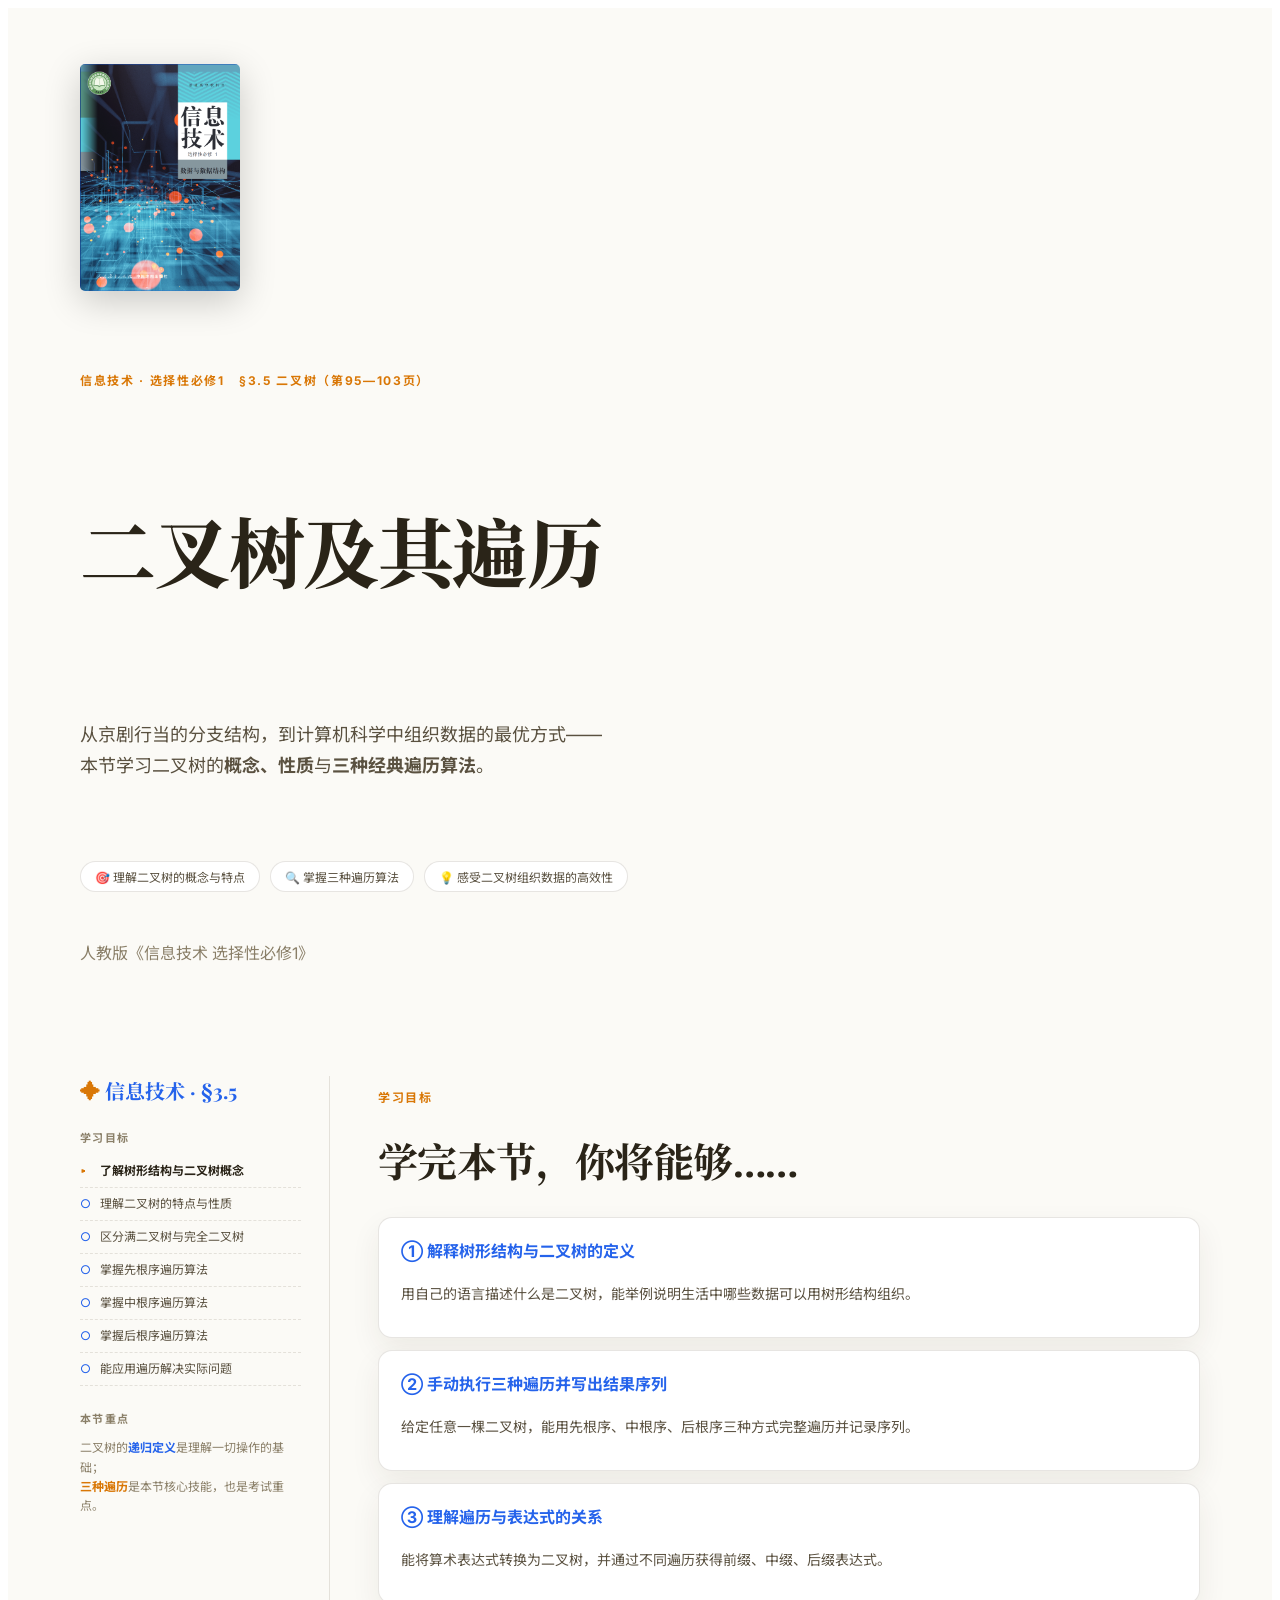
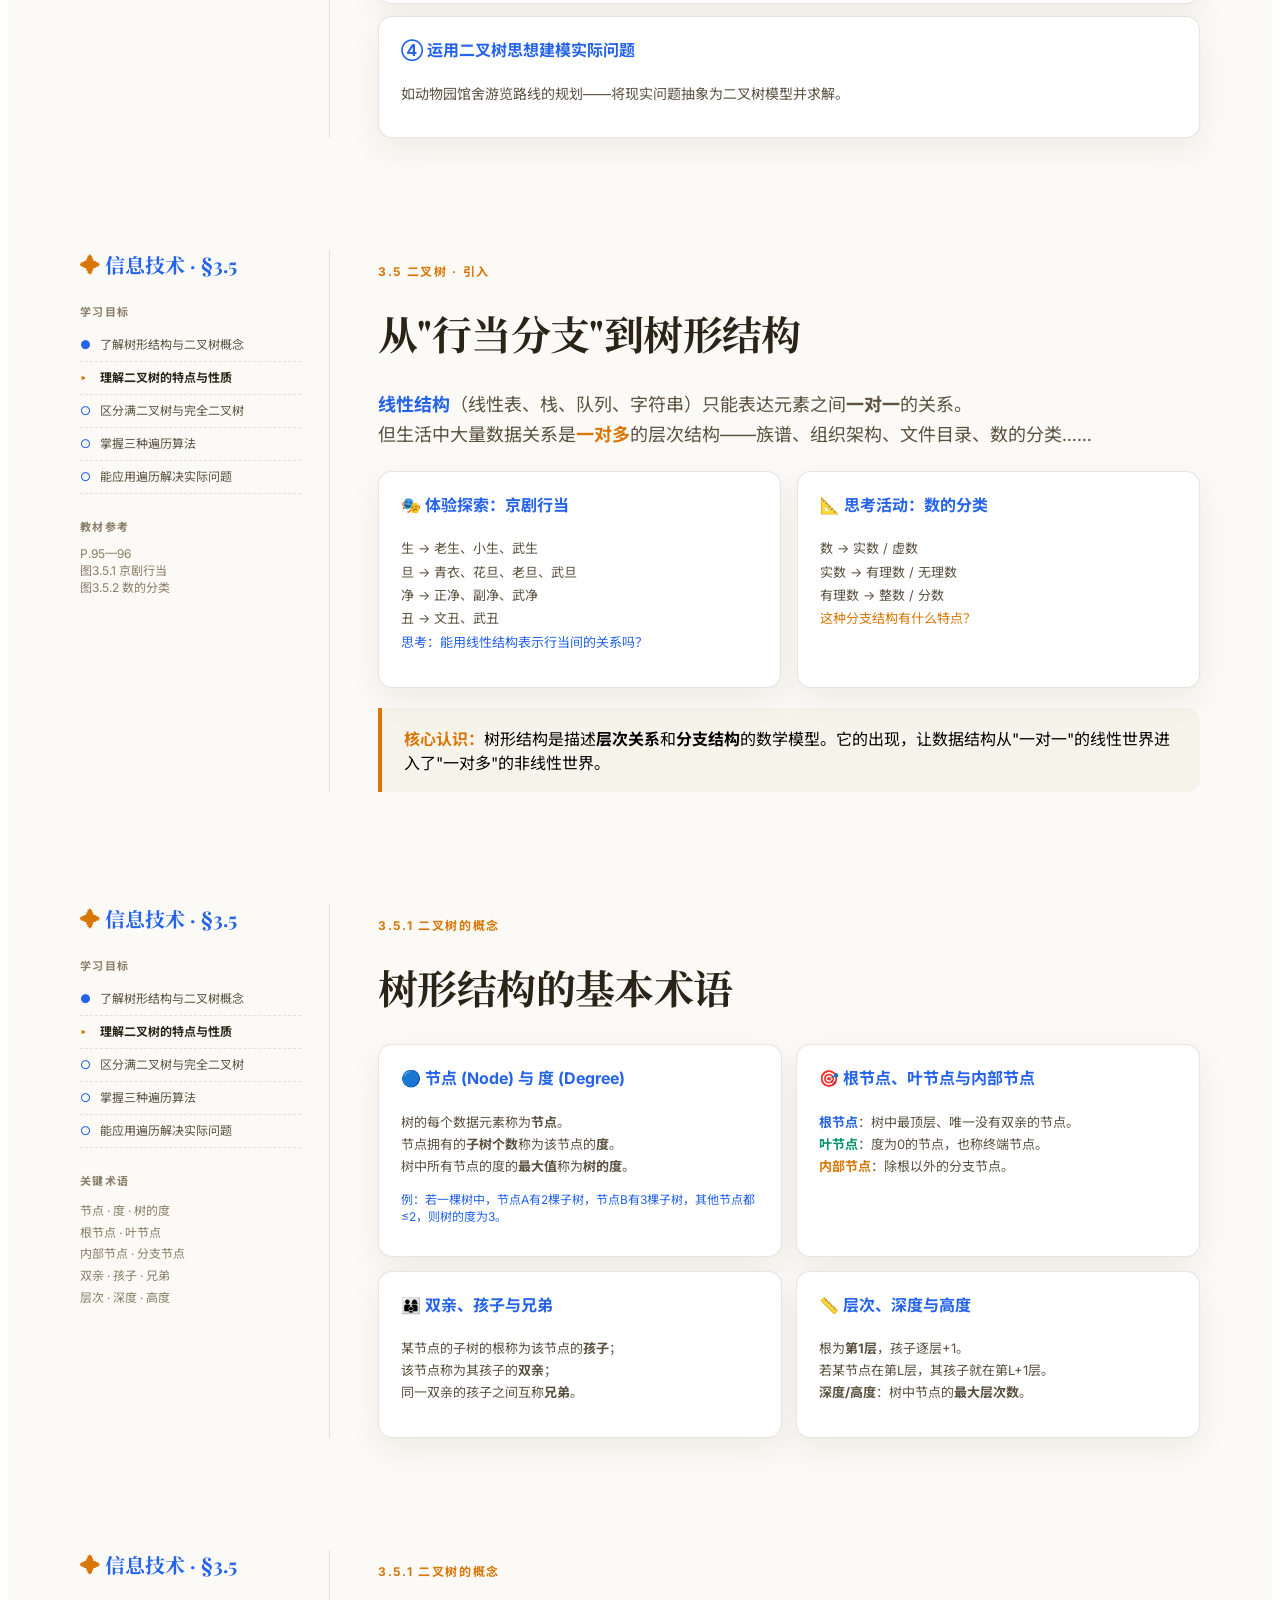
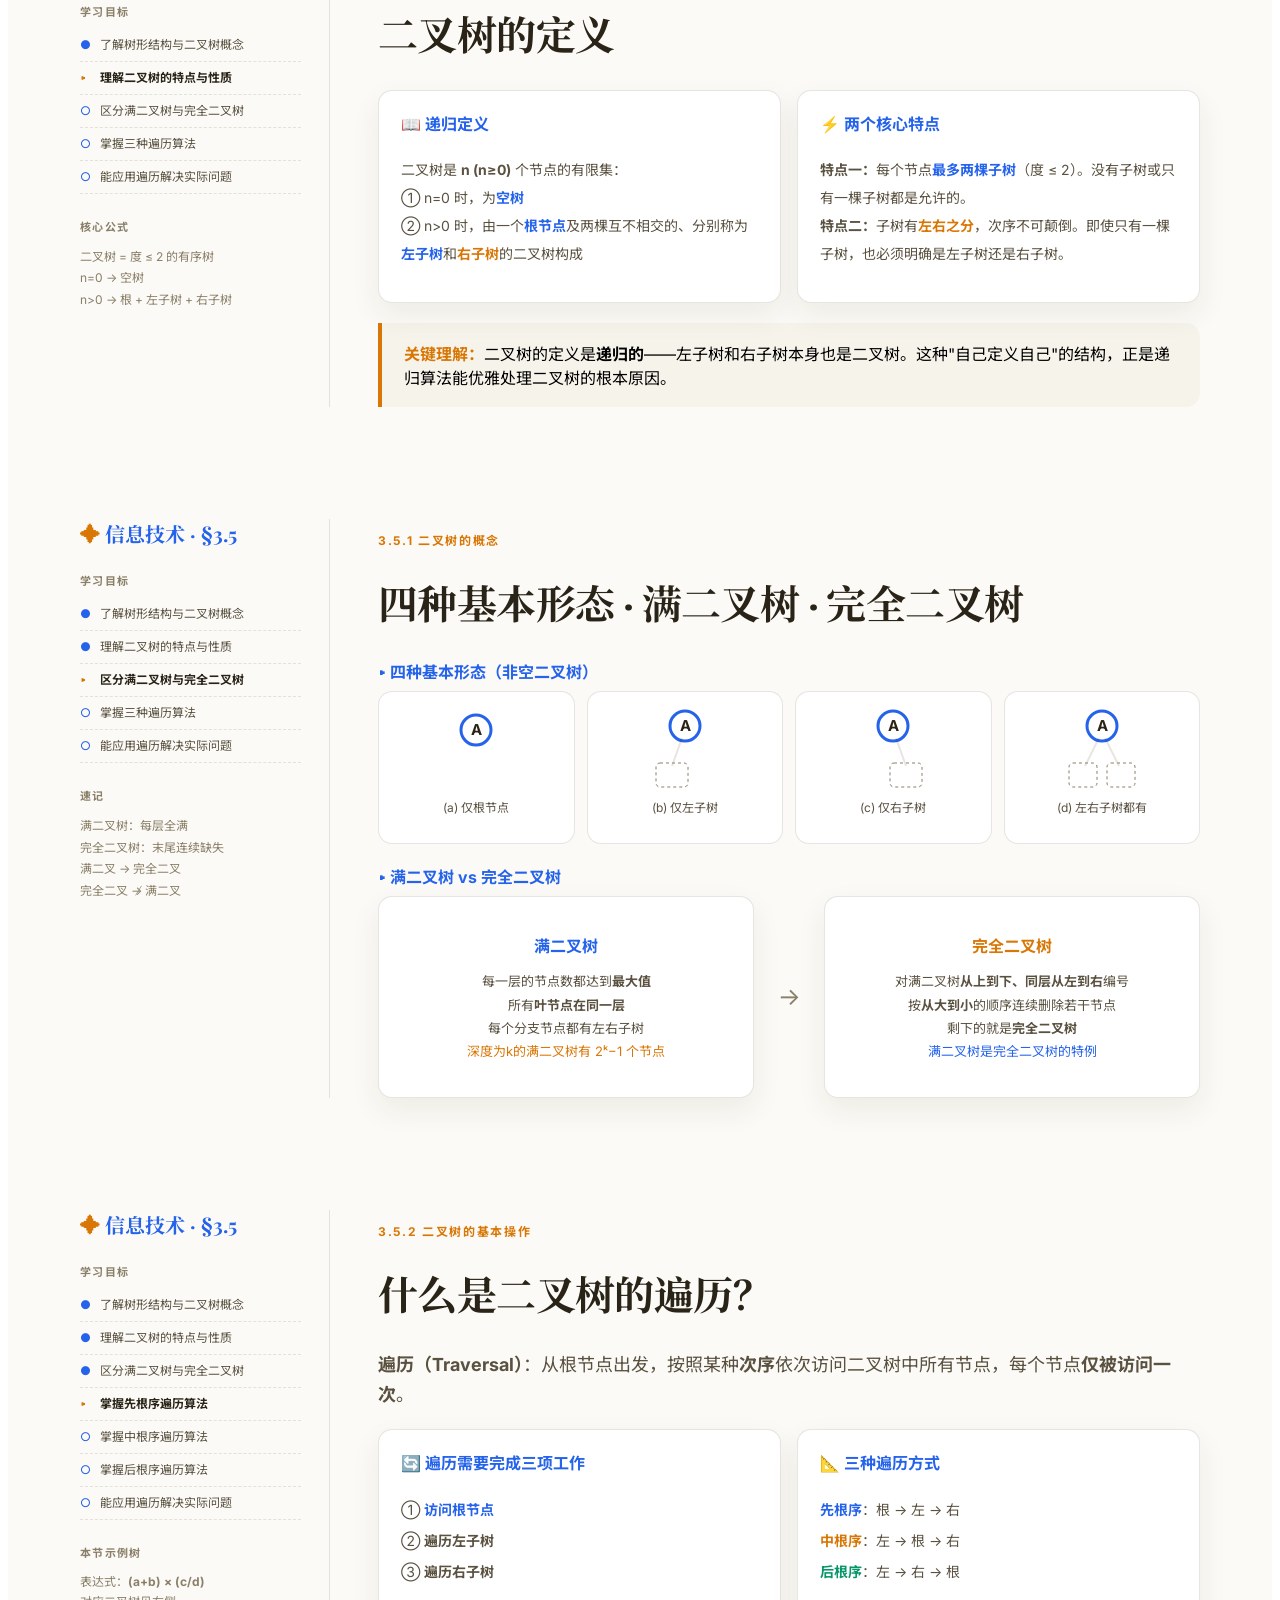
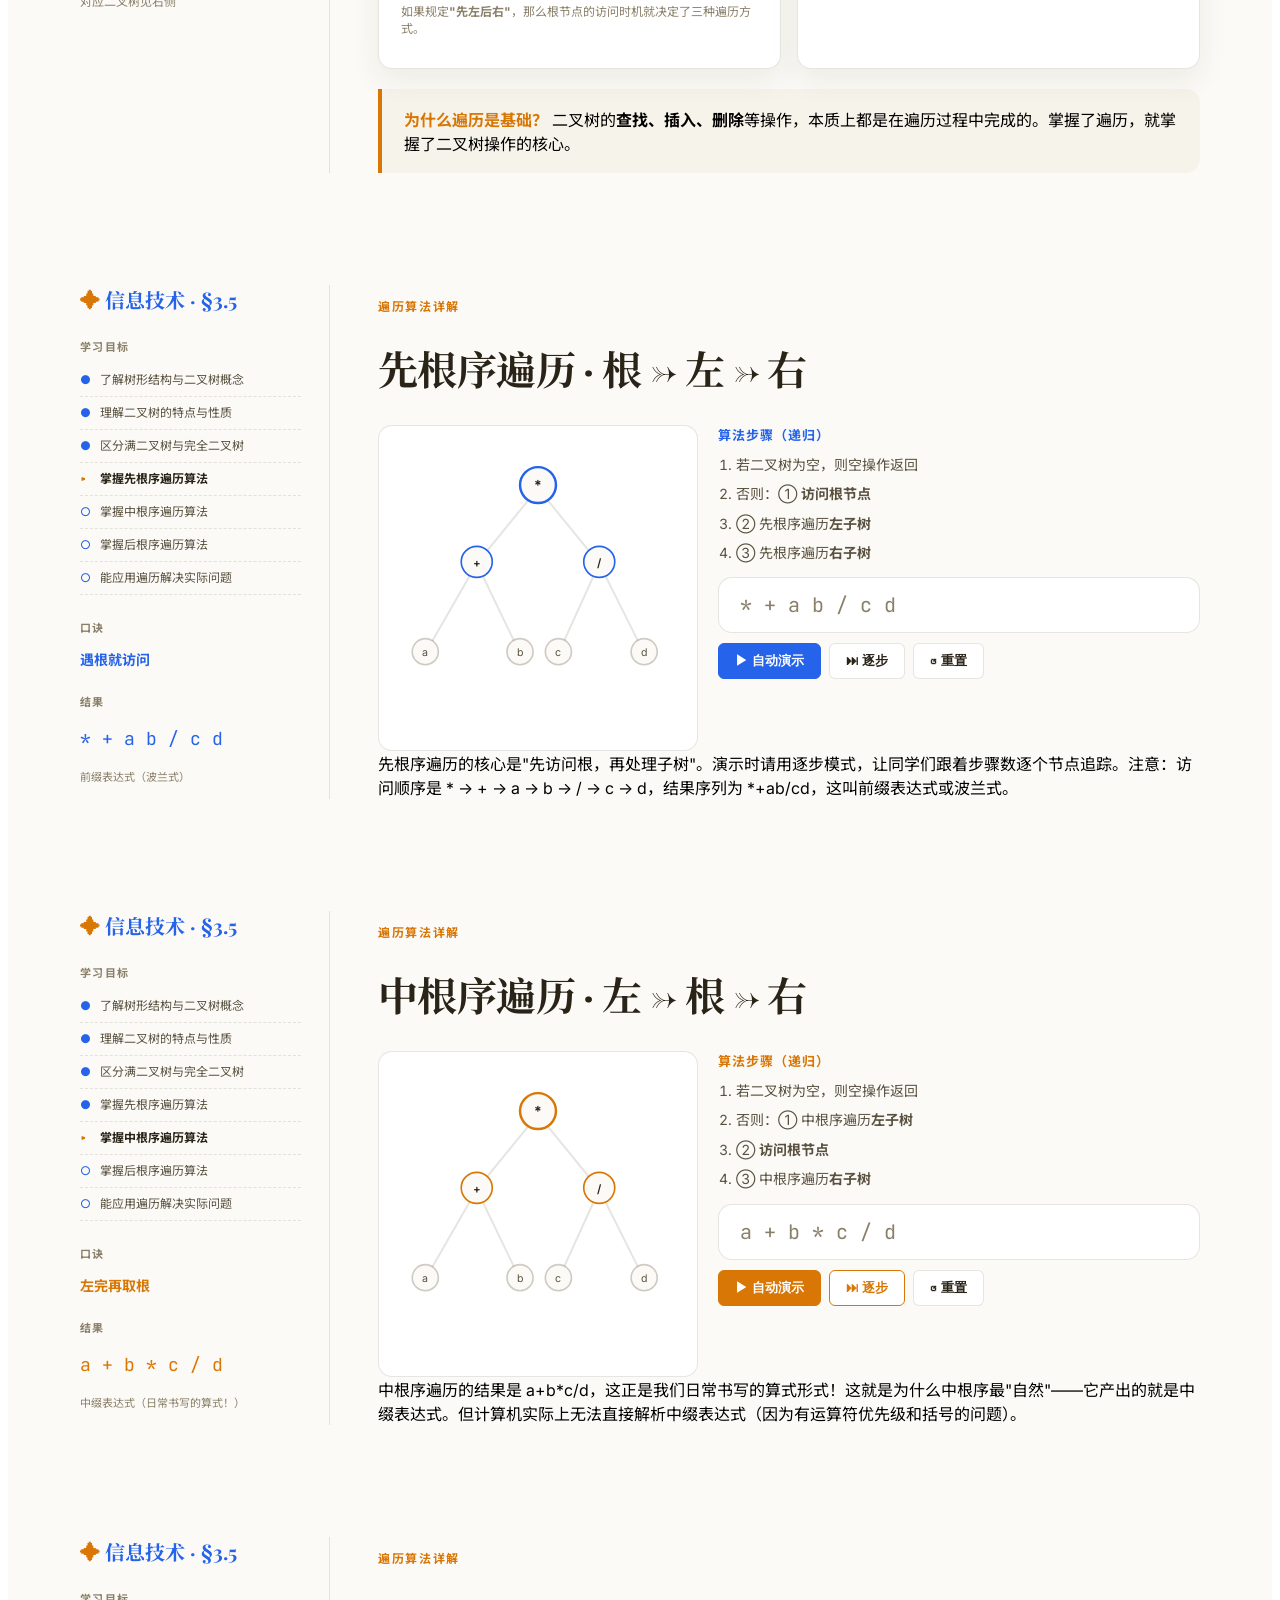
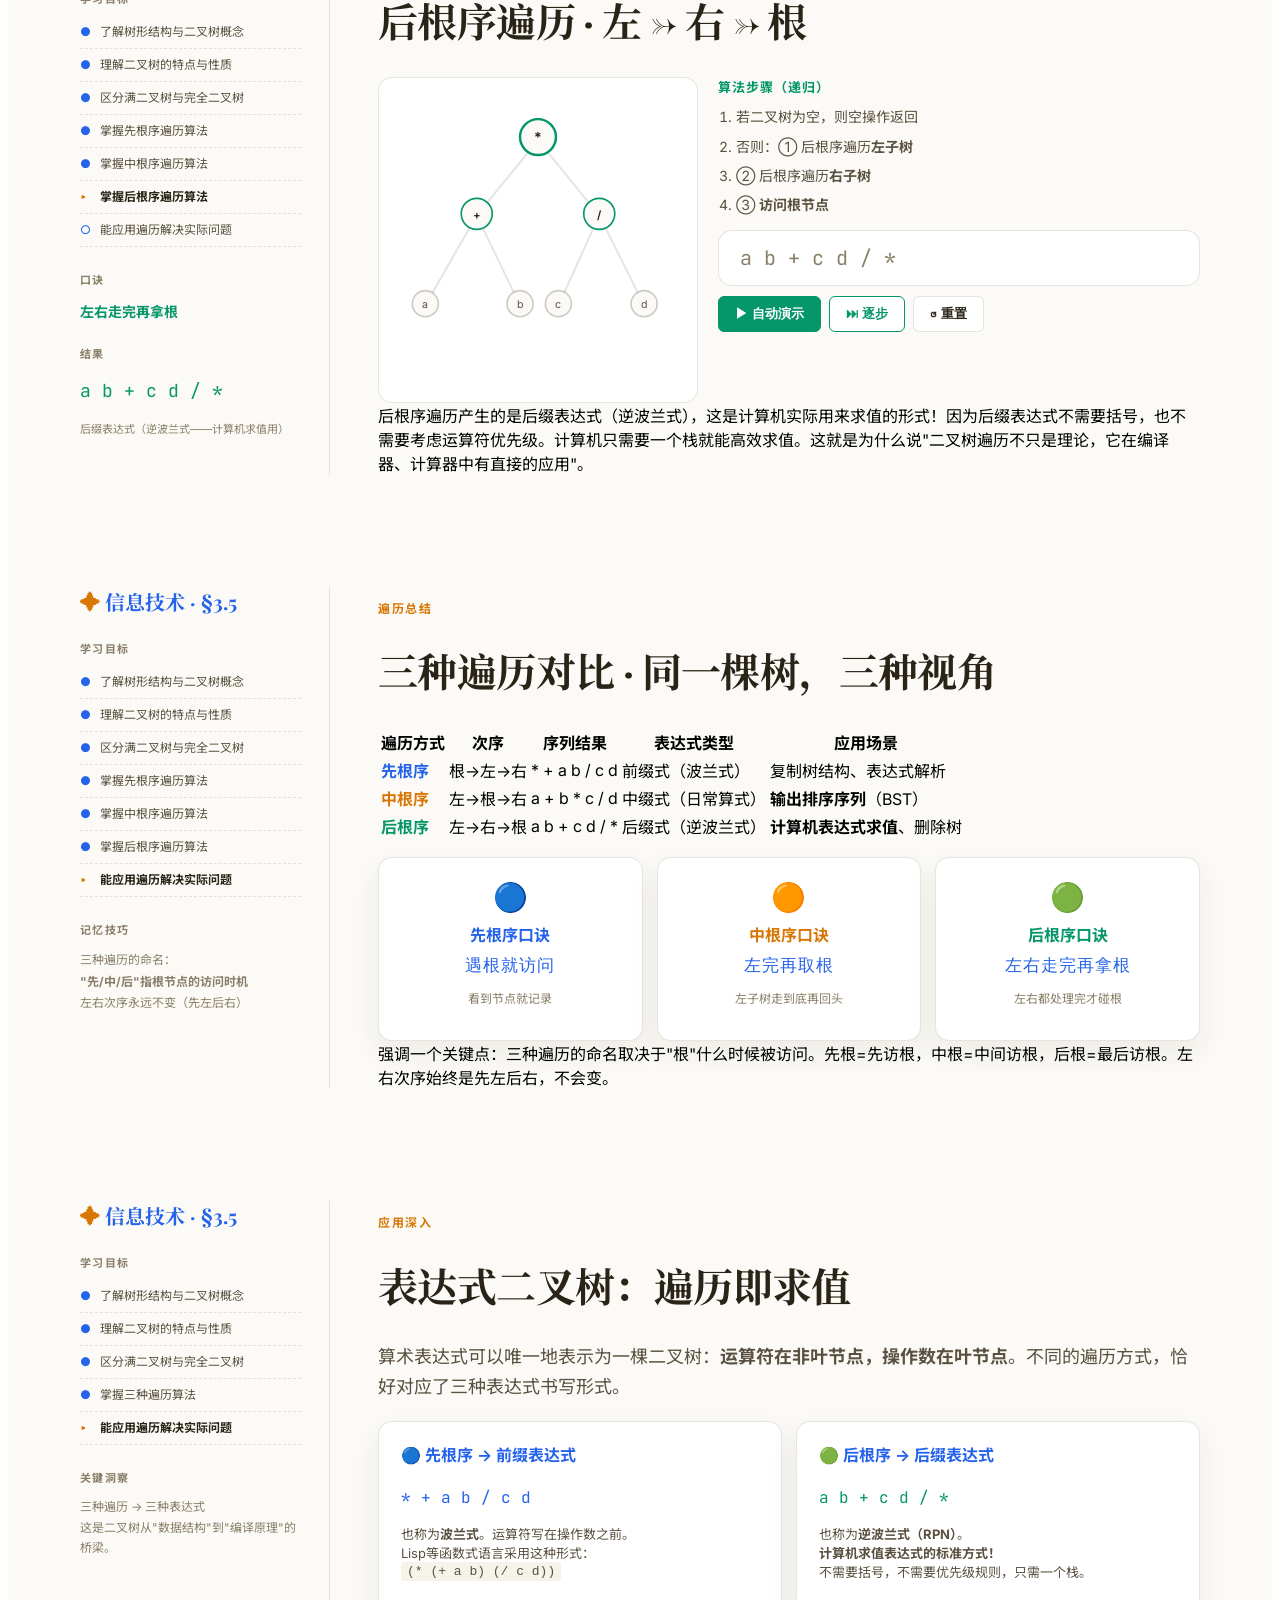
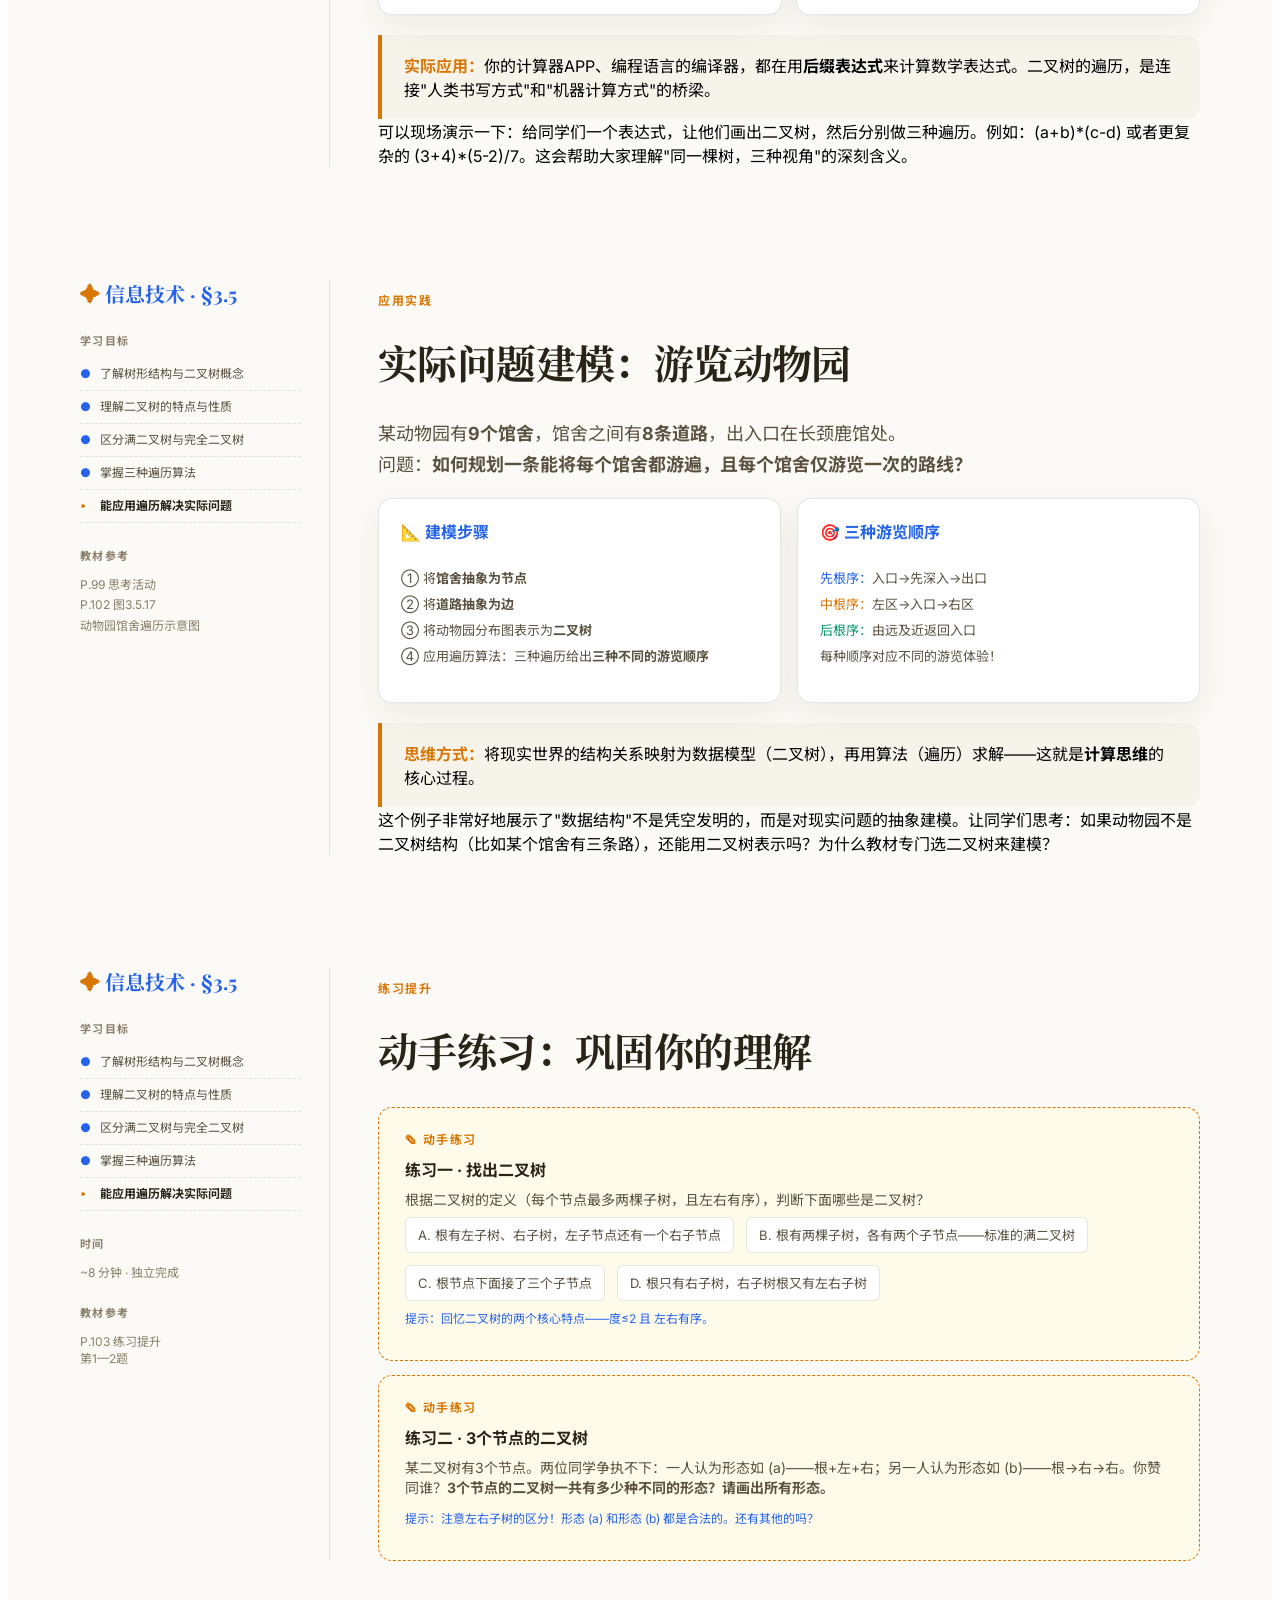
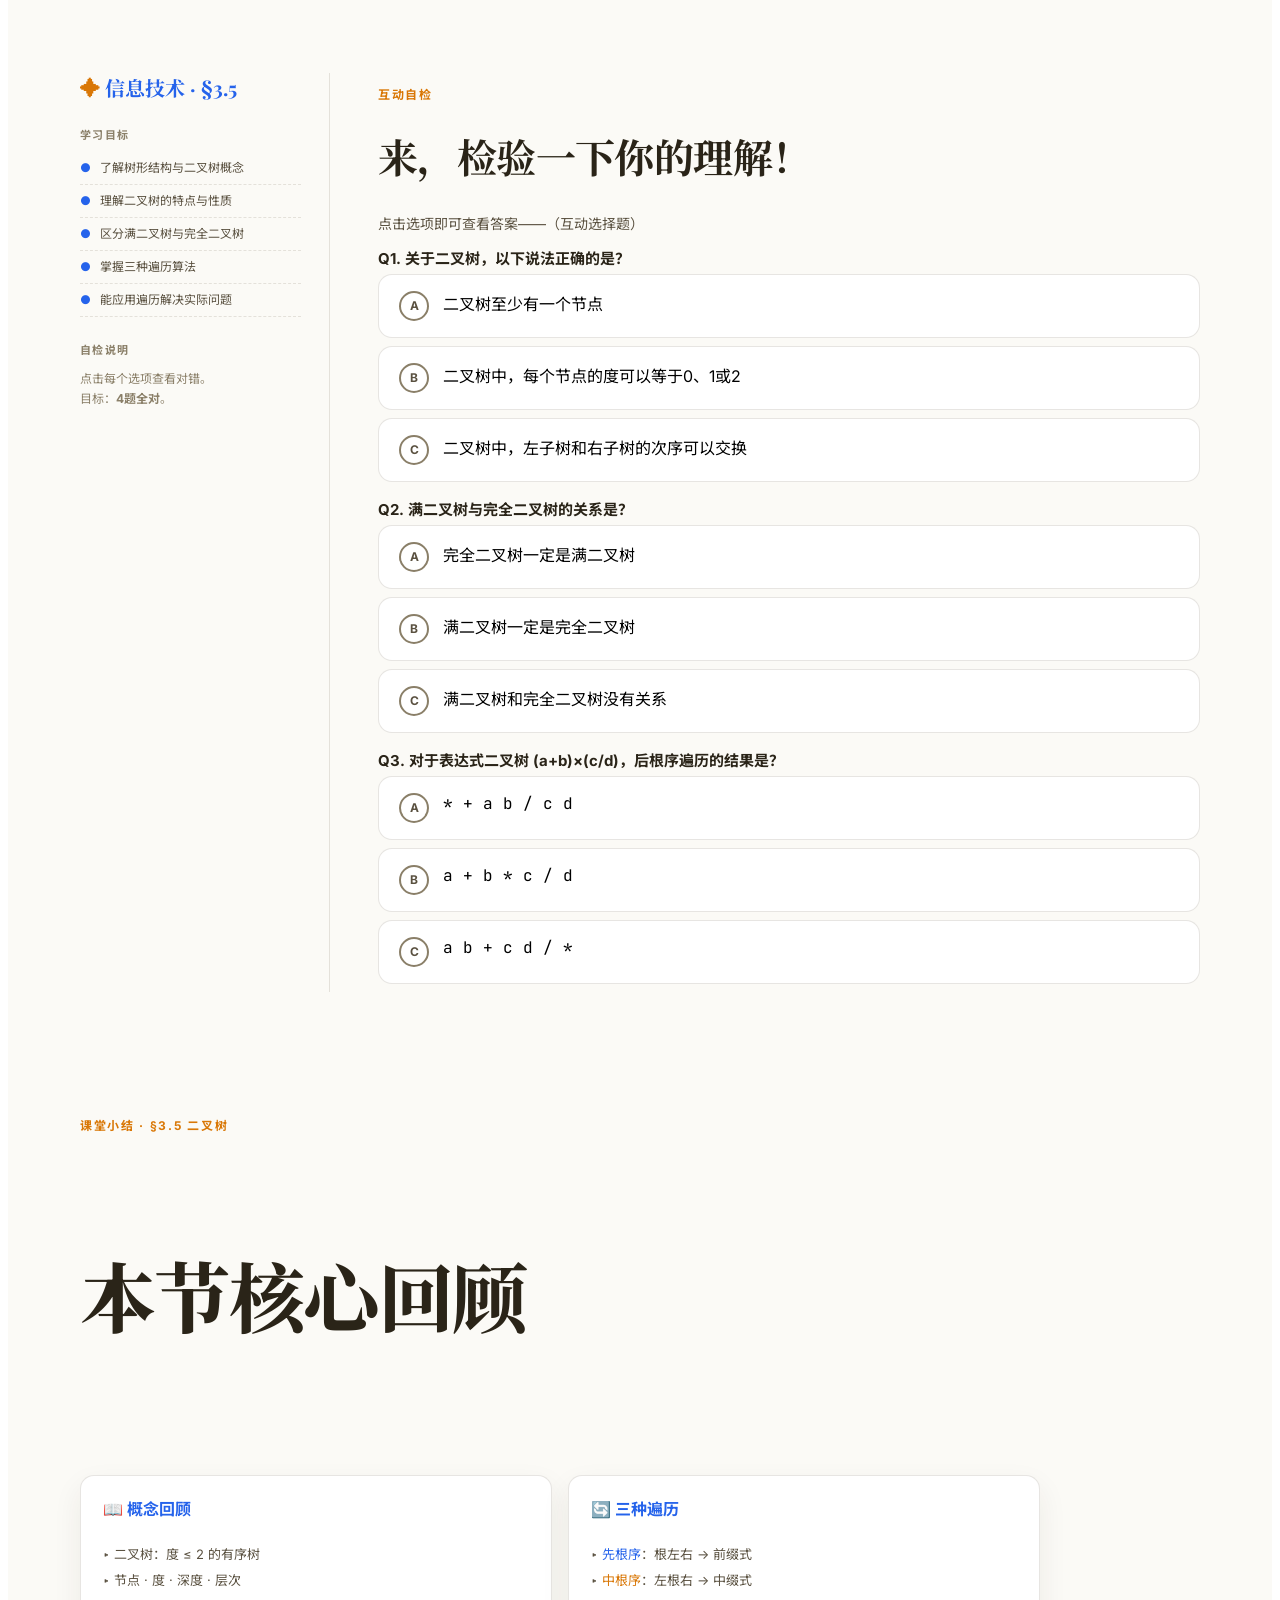
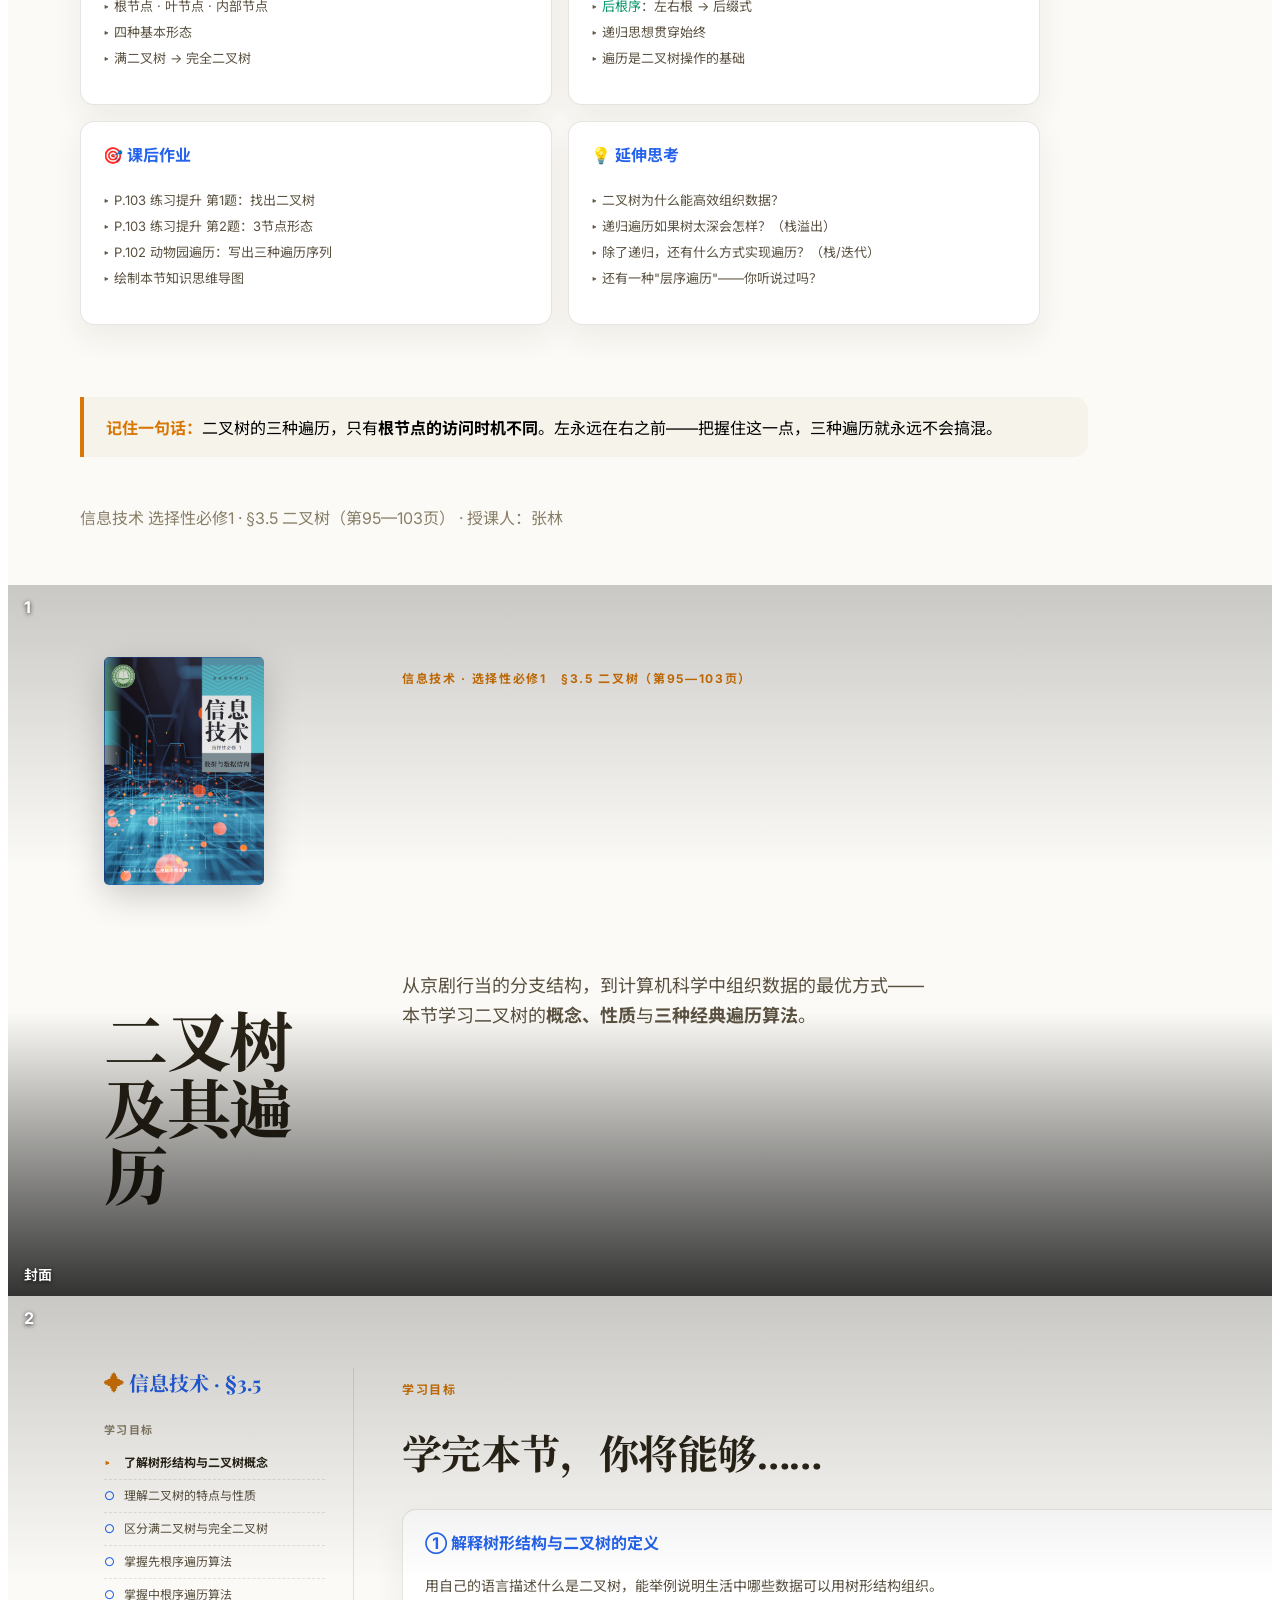
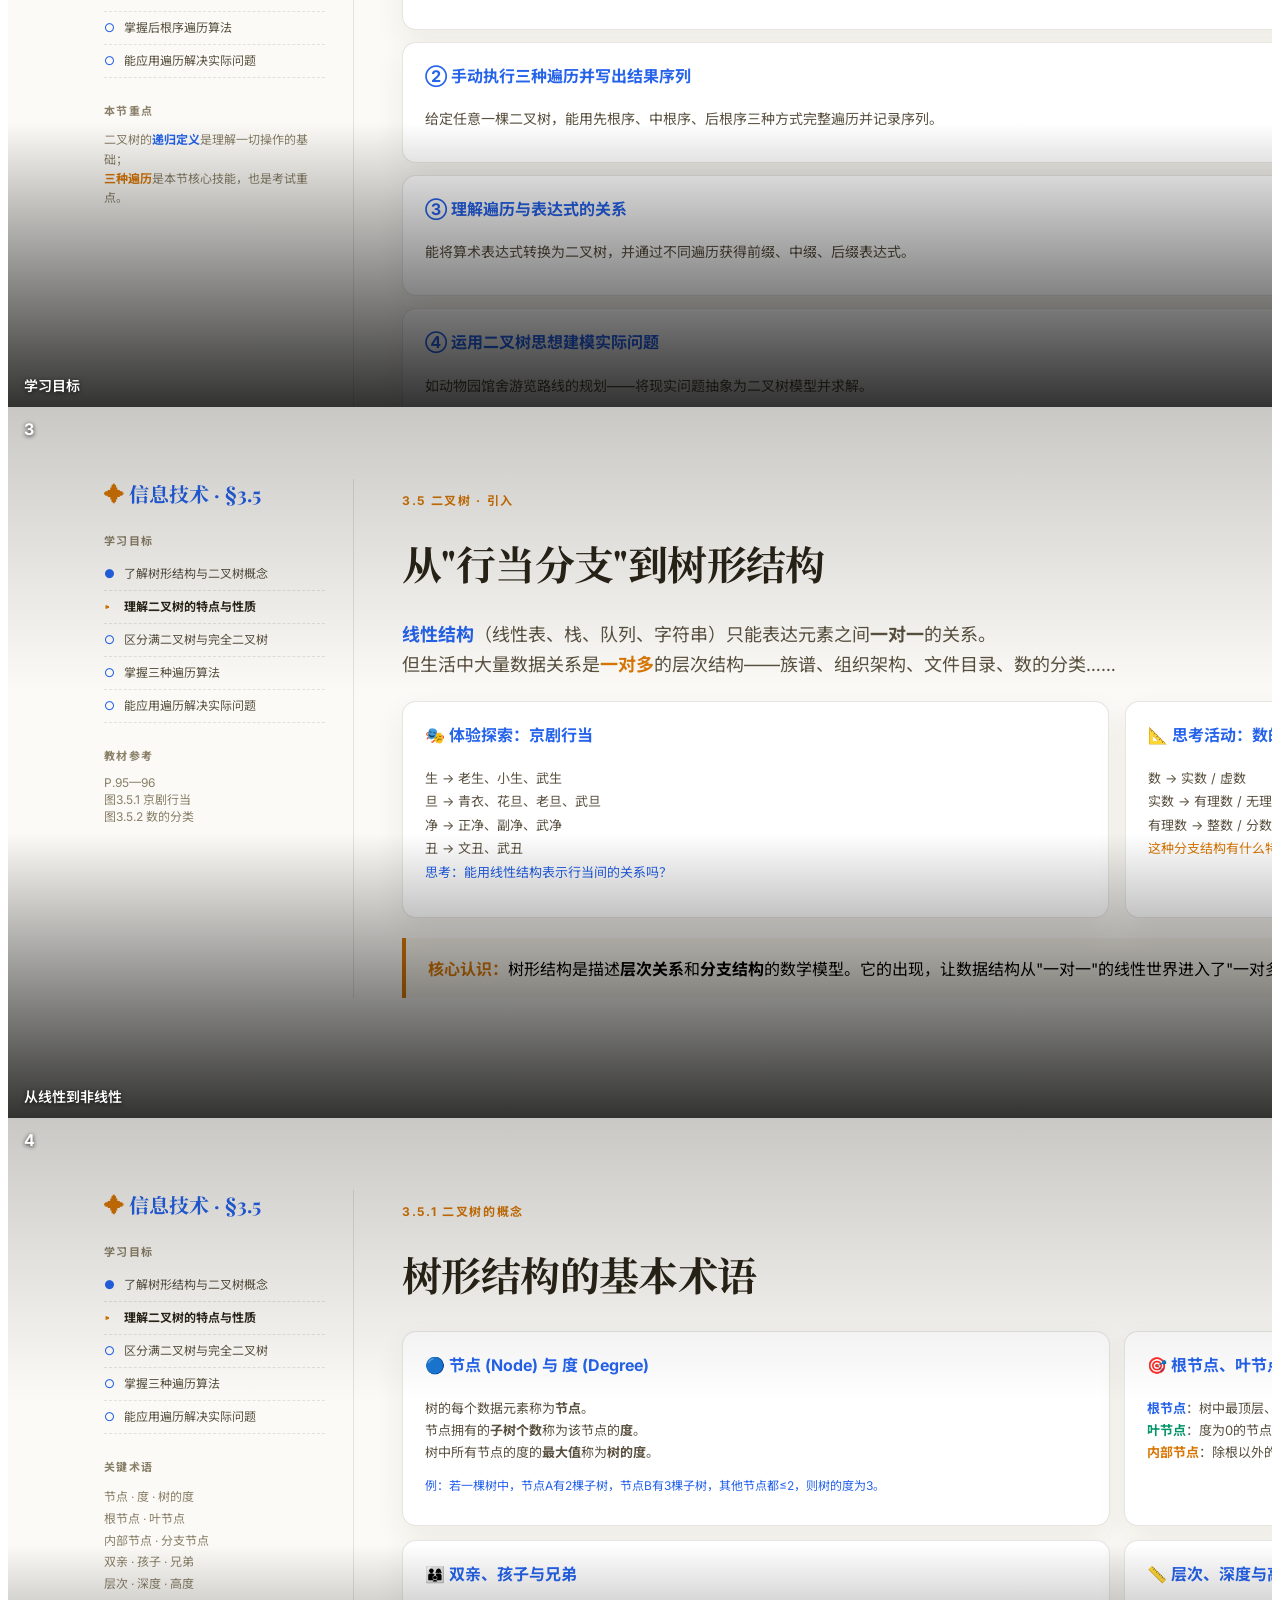
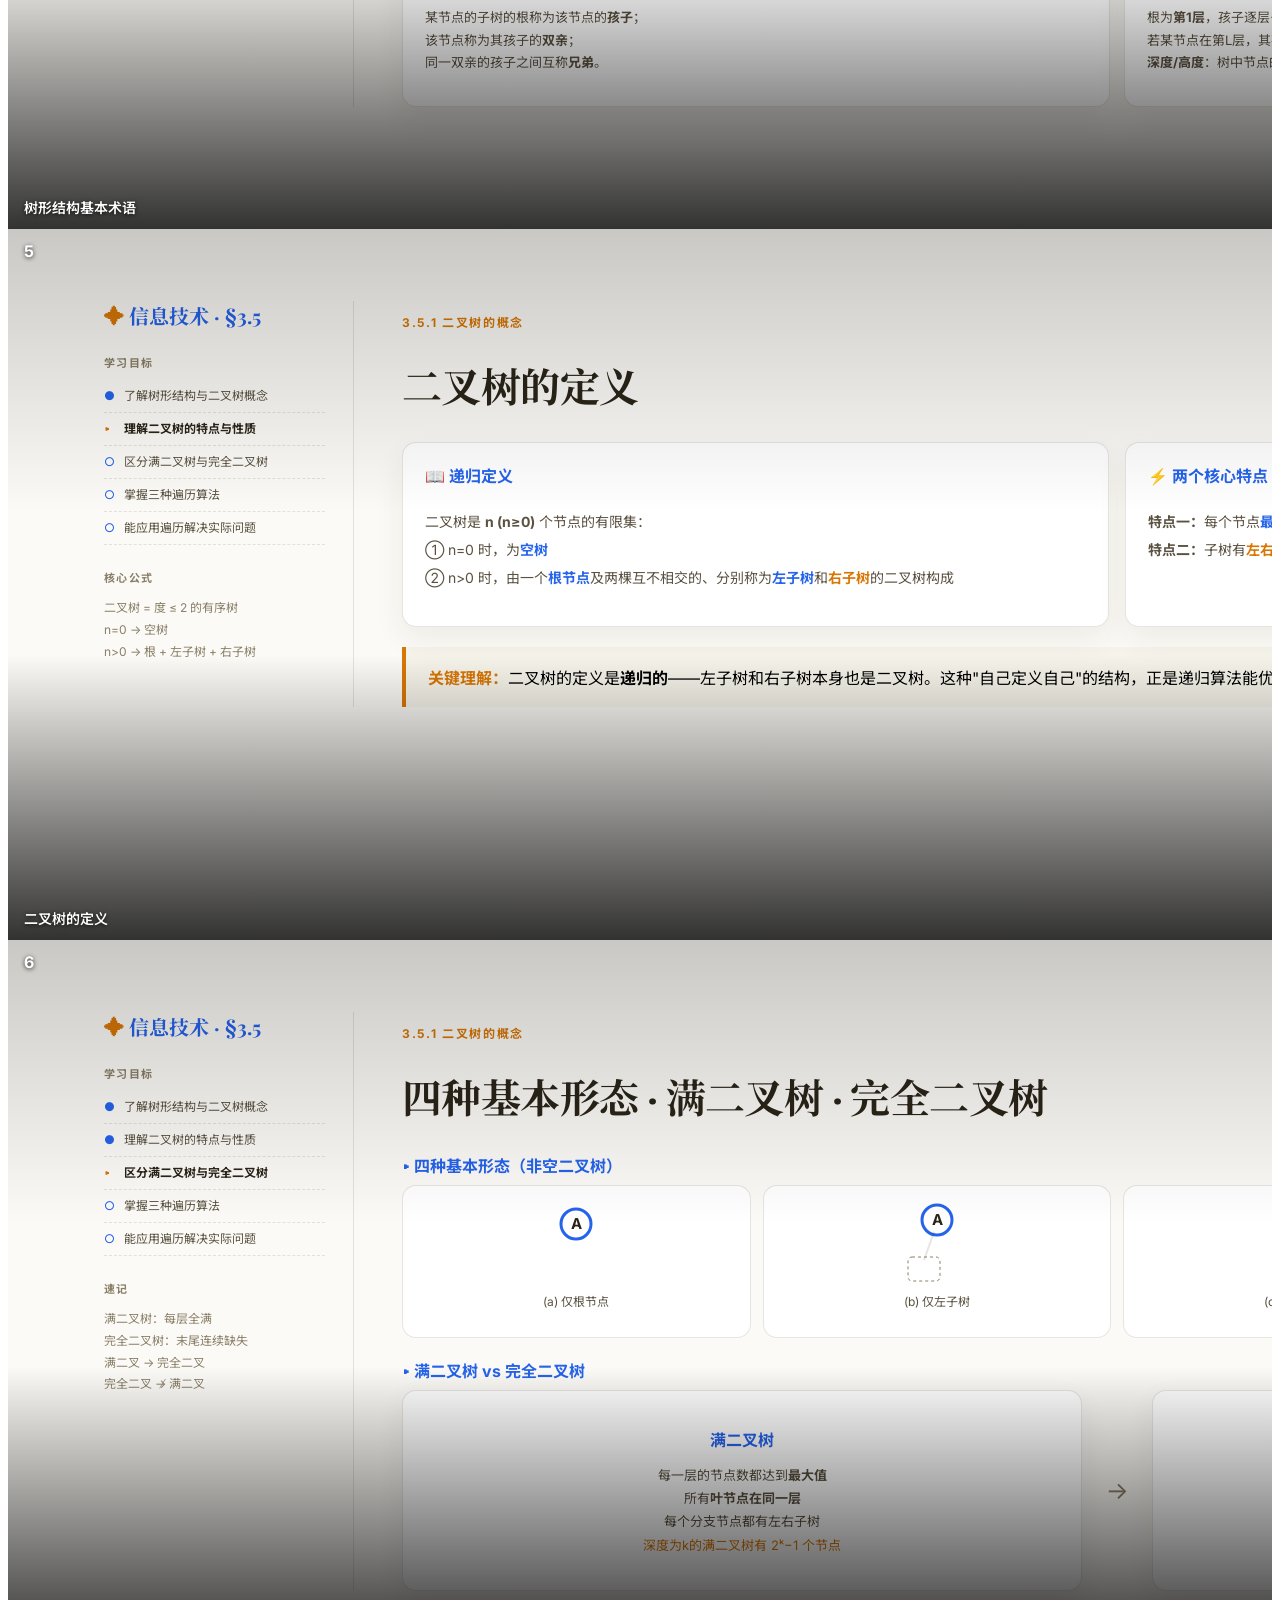
==== binary-tree-lecture/index.html @ 629fa52c "feat: 重构二叉树教学演示 — html-ppt-skill框架 + course-module模板 基于html-ppt-skill专业PPT框架完全重构，采用course-module教学模板" ====
<!DOCTYPE html>
<html lang="zh-CN">
<head>
<meta charset="utf-8"><meta name="viewport" content="width=device-width,initial-scale=1">
<title>二叉树及其遍历 — 信息技术 选择性必修1 §3.5</title>
<link rel="stylesheet" href="assets/fonts.css">
<link rel="stylesheet" href="assets/base.css">
<link rel="stylesheet" href="assets/animations/animations.css">
<link rel="stylesheet" href="style.css">
</head>
<body class="tpl-course-module" data-themes="engineering-whiteprint,academic-paper,solarized-light,corporate-clean" data-theme-base="assets/themes/">
<div class="deck">

<!-- ════════════════════════════════════════════
     SLIDE 1 — COVER (full width, textbook image)
     ════════════════════════════════════════════ -->
<section class="slide full" data-title="封面">
  <div class="cover-book"><img src="textbook-cover.png" alt="人教版 信息技术 选择性必修1" onerror="this.parentElement.style.display='none'"></div>
  <p class="kicker">信息技术 · 选择性必修1 &nbsp; §3.5 二叉树（第95—103页）</p>
  <h1 class="h1 mt-s">二叉树及其遍历</h1>
  <p class="lede mt-m" style="max-width:60ch">
    从京剧行当的分支结构，到计算机科学中组织数据的最优方式——<br>
    本节学习二叉树的<strong>概念、性质</strong>与<strong>三种经典遍历算法</strong>。
  </p>
  <div class="obj-row">
    <div class="obj-chip">🎯 理解二叉树的概念与特点</div>
    <div class="obj-chip">🔍 掌握三种遍历算法</div>
    <div class="obj-chip">💡 感受二叉树组织数据的高效性</div>
  </div>
  <div class="deck-footer"><span>人教版《信息技术 选择性必修1》</span><span class="slide-number" data-current="1" data-total="16"></span></div>
</section>

<!-- ════════════════════════════════════════════
     SLIDE 2 — LEARNING OBJECTIVES (with sidebar)
     ════════════════════════════════════════════ -->
<section class="slide" data-title="学习目标">
  <aside class="sidebar">
    <div class="brand">信息技术 · §3.5</div>
    <h5>学习目标</h5>
    <ul class="obj-list">
      <li class="current">了解树形结构与二叉树概念</li>
      <li>理解二叉树的特点与性质</li>
      <li>区分满二叉树与完全二叉树</li>
      <li>掌握先根序遍历算法</li>
      <li>掌握中根序遍历算法</li>
      <li>掌握后根序遍历算法</li>
      <li>能应用遍历解决实际问题</li>
    </ul>
    <h5>本节重点</h5>
    <p style="font-size:12px;color:var(--text-3);line-height:1.6">
      二叉树的<strong style="color:var(--accent)">递归定义</strong>是理解一切操作的基础；<br>
      <strong style="color:var(--accent-2)">三种遍历</strong>是本节核心技能，也是考试重点。
    </p>
  </aside>
  <div class="main">
    <p class="kicker">学习目标</p>
    <h2 class="h2 mt-s">学完本节，你将能够……</h2>
    <div style="display:flex;flex-direction:column;gap:12px;margin-top:20px">
      <div class="concept-box"><h4>① 解释树形结构与二叉树的定义</h4><p style="font-size:14px;color:var(--text-2)">用自己的语言描述什么是二叉树，能举例说明生活中哪些数据可以用树形结构组织。</p></div>
      <div class="concept-box"><h4>② 手动执行三种遍历并写出结果序列</h4><p style="font-size:14px;color:var(--text-2)">给定任意一棵二叉树，能用先根序、中根序、后根序三种方式完整遍历并记录序列。</p></div>
      <div class="concept-box"><h4>③ 理解遍历与表达式的关系</h4><p style="font-size:14px;color:var(--text-2)">能将算术表达式转换为二叉树，并通过不同遍历获得前缀、中缀、后缀表达式。</p></div>
      <div class="concept-box"><h4>④ 运用二叉树思想建模实际问题</h4><p style="font-size:14px;color:var(--text-2)">如动物园馆舍游览路线的规划——将现实问题抽象为二叉树模型并求解。</p></div>
    </div>
  </div>
</section>

<!-- ════════════════════════════════════════════
     SLIDE 3 — FROM LINEAR TO TREE (P95-96)
     ════════════════════════════════════════════ -->
<section class="slide" data-title="从线性到非线性">
  <aside class="sidebar">
    <div class="brand">信息技术 · §3.5</div>
    <h5>学习目标</h5>
    <ul class="obj-list">
      <li class="done">了解树形结构与二叉树概念</li>
      <li class="current">理解二叉树的特点与性质</li>
      <li>区分满二叉树与完全二叉树</li>
      <li>掌握三种遍历算法</li>
      <li>能应用遍历解决实际问题</li>
    </ul>
    <h5>教材参考</h5>
    <p style="font-size:12px;color:var(--text-3)">P.95—96<br>图3.5.1 京剧行当<br>图3.5.2 数的分类</p>
  </aside>
  <div class="main">
    <p class="kicker">3.5 二叉树 · 引入</p>
    <h2 class="h2 mt-s">从"行当分支"到树形结构</h2>
    <p class="lede mt-m">
      <strong style="color:var(--accent)">线性结构</strong>（线性表、栈、队列、字符串）只能表达元素之间<strong>一对一</strong>的关系。<br>
      但生活中大量数据关系是<strong style="color:var(--accent-2)">一对多</strong>的层次结构——族谱、组织架构、文件目录、数的分类……
    </p>
    <div class="grid" style="display:grid;grid-template-columns:1fr 1fr;gap:16px;margin-top:20px">
      <div class="concept-box">
        <h4>🎭 体验探索：京剧行当</h4>
        <p style="font-size:13px;color:var(--text-2);line-height:1.8">
          生 → 老生、小生、武生<br>
          旦 → 青衣、花旦、老旦、武旦<br>
          净 → 正净、副净、武净<br>
          丑 → 文丑、武丑<br>
          <span style="color:var(--accent)">思考：能用线性结构表示行当间的关系吗？</span>
        </p>
      </div>
      <div class="concept-box">
        <h4>📐 思考活动：数的分类</h4>
        <p style="font-size:13px;color:var(--text-2);line-height:1.8">
          数 → 实数 / 虚数<br>
          实数 → 有理数 / 无理数<br>
          有理数 → 整数 / 分数<br>
          <span style="color:var(--accent-2)">这种分支结构有什么特点？</span>
        </p>
      </div>
    </div>
    <div class="callout">
      <b>核心认识：</b>树形结构是描述<strong>层次关系</strong>和<strong>分支结构</strong>的数学模型。它的出现，让数据结构从"一对一"的线性世界进入了"一对多"的非线性世界。
    </div>
  </div>
</section>

<!-- ════════════════════════════════════════════
     SLIDE 4 — TREE BASIC TERMS (P96-97)
     ════════════════════════════════════════════ -->
<section class="slide" data-title="树形结构基本术语">
  <aside class="sidebar">
    <div class="brand">信息技术 · §3.5</div>
    <h5>学习目标</h5>
    <ul class="obj-list">
      <li class="done">了解树形结构与二叉树概念</li>
      <li class="current">理解二叉树的特点与性质</li>
      <li>区分满二叉树与完全二叉树</li>
      <li>掌握三种遍历算法</li>
      <li>能应用遍历解决实际问题</li>
    </ul>
    <h5>关键术语</h5>
    <p style="font-size:12px;color:var(--text-3);line-height:1.8">
      节点 · 度 · 树的度<br>
      根节点 · 叶节点<br>
      内部节点 · 分支节点<br>
      双亲 · 孩子 · 兄弟<br>
      层次 · 深度 · 高度
    </p>
  </aside>
  <div class="main">
    <p class="kicker">3.5.1 二叉树的概念</p>
    <h2 class="h2 mt-s">树形结构的基本术语</h2>
    <div class="grid" style="display:grid;grid-template-columns:1fr 1fr;gap:14px;margin-top:16px">
      <div class="concept-box">
        <h4>🔵 节点 (Node) 与 度 (Degree)</h4>
        <p style="font-size:13px;color:var(--text-2);line-height:1.7">
          树的每个数据元素称为<strong>节点</strong>。<br>
          节点拥有的<strong>子树个数</strong>称为该节点的<strong>度</strong>。<br>
          树中所有节点的度的<strong>最大值</strong>称为<strong>树的度</strong>。
        </p>
        <p style="font-size:12px;color:var(--accent);margin-top:8px">
          例：若一棵树中，节点A有2棵子树，节点B有3棵子树，其他节点都≤2，则树的度为3。
        </p>
      </div>
      <div class="concept-box">
        <h4>🎯 根节点、叶节点与内部节点</h4>
        <p style="font-size:13px;color:var(--text-2);line-height:1.7">
          <strong style="color:var(--accent)">根节点</strong>：树中最顶层、唯一没有双亲的节点。<br>
          <strong style="color:var(--accent-3)">叶节点</strong>：度为0的节点，也称终端节点。<br>
          <strong style="color:var(--accent-2)">内部节点</strong>：除根以外的分支节点。
        </p>
      </div>
      <div class="concept-box">
        <h4>👨‍👩‍👦 双亲、孩子与兄弟</h4>
        <p style="font-size:13px;color:var(--text-2);line-height:1.7">
          某节点的子树的根称为该节点的<strong>孩子</strong>；<br>
          该节点称为其孩子的<strong>双亲</strong>；<br>
          同一双亲的孩子之间互称<strong>兄弟</strong>。
        </p>
      </div>
      <div class="concept-box">
        <h4>📏 层次、深度与高度</h4>
        <p style="font-size:13px;color:var(--text-2);line-height:1.7">
          根为<strong>第1层</strong>，孩子逐层+1。<br>
          若某节点在第L层，其孩子就在第L+1层。<br>
          <strong>深度/高度</strong>：树中节点的<strong>最大层次数</strong>。
        </p>
      </div>
    </div>
  </div>
</section>

<!-- ════════════════════════════════════════════
     SLIDE 5 — BINARY TREE DEFINITION (P97-98)
     ════════════════════════════════════════════ -->
<section class="slide" data-title="二叉树的定义">
  <aside class="sidebar">
    <div class="brand">信息技术 · §3.5</div>
    <h5>学习目标</h5>
    <ul class="obj-list">
      <li class="done">了解树形结构与二叉树概念</li>
      <li class="current">理解二叉树的特点与性质</li>
      <li>区分满二叉树与完全二叉树</li>
      <li>掌握三种遍历算法</li>
      <li>能应用遍历解决实际问题</li>
    </ul>
    <h5>核心公式</h5>
    <p style="font-size:12px;color:var(--text-3);line-height:1.8">
      二叉树 = 度 ≤ 2 的有序树<br>
      n=0 → 空树<br>
      n>0 → 根 + 左子树 + 右子树
    </p>
  </aside>
  <div class="main">
    <p class="kicker">3.5.1 二叉树的概念</p>
    <h2 class="h2 mt-s">二叉树的定义</h2>
    <div class="grid" style="display:grid;grid-template-columns:1fr 1fr;gap:16px;margin-top:16px">
      <div class="concept-box">
        <h4>📖 递归定义</h4>
        <p style="font-size:14px;color:var(--text-2);line-height:2">
          二叉树是 <strong>n (n≥0)</strong> 个节点的有限集：<br>
          ① n=0 时，为<strong style="color:var(--accent)">空树</strong><br>
          ② n>0 时，由一个<strong style="color:var(--accent)">根节点</strong>及两棵互不相交的、分别称为<strong style="color:var(--accent)">左子树</strong>和<strong style="color:var(--accent-2)">右子树</strong>的二叉树构成
        </p>
      </div>
      <div class="concept-box">
        <h4>⚡ 两个核心特点</h4>
        <p style="font-size:14px;color:var(--text-2);line-height:2">
          <strong>特点一：</strong>每个节点<strong style="color:var(--accent)">最多两棵子树</strong>（度 ≤ 2）。没有子树或只有一棵子树都是允许的。<br>
          <strong>特点二：</strong>子树有<strong style="color:var(--accent-2)">左右之分</strong>，次序不可颠倒。即使只有一棵子树，也必须明确是左子树还是右子树。
        </p>
      </div>
    </div>
    <div class="callout">
      <b>关键理解：</b>二叉树的定义是<strong>递归的</strong>——左子树和右子树本身也是二叉树。这种"自己定义自己"的结构，正是递归算法能优雅处理二叉树的根本原因。
    </div>
  </div>
</section>

<!-- ════════════════════════════════════════════
     SLIDE 6 — FOUR FORMS + FULL/COMPLETE (P98)
     ════════════════════════════════════════════ -->
<section class="slide" data-title="二叉树的形态">
  <aside class="sidebar">
    <div class="brand">信息技术 · §3.5</div>
    <h5>学习目标</h5>
    <ul class="obj-list">
      <li class="done">了解树形结构与二叉树概念</li>
      <li class="done">理解二叉树的特点与性质</li>
      <li class="current">区分满二叉树与完全二叉树</li>
      <li>掌握三种遍历算法</li>
      <li>能应用遍历解决实际问题</li>
    </ul>
    <h5>速记</h5>
    <p style="font-size:12px;color:var(--text-3);line-height:1.8">
      满二叉树：每层全满<br>
      完全二叉树：末尾连续缺失<br>
      满二叉 → 完全二叉<br>
      完全二叉 ↛ 满二叉
    </p>
  </aside>
  <div class="main">
    <p class="kicker">3.5.1 二叉树的概念</p>
    <h2 class="h2 mt-s">四种基本形态 · 满二叉树 · 完全二叉树</h2>

    <!-- 四种基本形态 -->
    <h4 style="color:var(--accent);margin:16px 0 8px">▸ 四种基本形态（非空二叉树）</h4>
    <div class="form-cards">
      <div class="form-card">
        <svg viewBox="0 0 70 80" width="70" height="80"><circle cx="35" cy="22" r="15" fill="none" stroke="var(--accent)" stroke-width="3"/><text x="35" y="27" text-anchor="middle" fill="var(--text-1)" font-size="15" font-weight="700">A</text></svg>
        <p style="font-size:12px;color:var(--text-2);margin-top:6px">(a) 仅根节点</p>
      </div>
      <div class="form-card">
        <svg viewBox="0 0 70 80" width="70" height="80"><circle cx="35" cy="18" r="15" fill="none" stroke="var(--accent)" stroke-width="3"/><text x="35" y="23" text-anchor="middle" fill="var(--text-1)" font-size="15" font-weight="700">A</text><line x1="32" y1="30" x2="22" y2="58" stroke="var(--border)" stroke-width="2"/><rect x="6" y="55" width="32" height="24" rx="4" fill="none" stroke="var(--text-3)" stroke-dasharray="3"/></svg>
        <p style="font-size:12px;color:var(--text-2);margin-top:6px">(b) 仅左子树</p>
      </div>
      <div class="form-card">
        <svg viewBox="0 0 70 80" width="70" height="80"><circle cx="35" cy="18" r="15" fill="none" stroke="var(--accent)" stroke-width="3"/><text x="35" y="23" text-anchor="middle" fill="var(--text-1)" font-size="15" font-weight="700">A</text><line x1="38" y1="30" x2="48" y2="58" stroke="var(--border)" stroke-width="2"/><rect x="32" y="55" width="32" height="24" rx="4" fill="none" stroke="var(--text-3)" stroke-dasharray="3"/></svg>
        <p style="font-size:12px;color:var(--text-2);margin-top:6px">(c) 仅右子树</p>
      </div>
      <div class="form-card">
        <svg viewBox="0 0 70 80" width="70" height="80"><circle cx="35" cy="18" r="15" fill="none" stroke="var(--accent)" stroke-width="3"/><text x="35" y="23" text-anchor="middle" fill="var(--text-1)" font-size="15" font-weight="700">A</text><line x1="32" y1="30" x2="18" y2="58" stroke="var(--border)" stroke-width="2"/><line x1="38" y1="30" x2="52" y2="58" stroke="var(--border)" stroke-width="2"/><rect x="2" y="55" width="28" height="24" rx="4" fill="none" stroke="var(--text-3)" stroke-dasharray="3"/><rect x="40" y="55" width="28" height="24" rx="4" fill="none" stroke="var(--text-3)" stroke-dasharray="3"/></svg>
        <p style="font-size:12px;color:var(--text-2);margin-top:6px">(d) 左右子树都有</p>
      </div>
    </div>

    <!-- 满二叉树 vs 完全二叉树 -->
    <h4 style="color:var(--accent);margin:20px 0 8px">▸ 满二叉树 vs 完全二叉树</h4>
    <div style="display:flex;gap:24px;align-items:center">
      <div class="concept-box" style="flex:1;text-align:center">
        <p style="font-weight:700;color:var(--accent);margin-bottom:8px">满二叉树</p>
        <p style="font-size:13px;color:var(--text-2);line-height:1.8">
          每一层的节点数都达到<strong>最大值</strong><br>
          所有<strong>叶节点在同一层</strong><br>
          每个分支节点都有左右子树<br>
          <span style="color:var(--accent-2)">深度为k的满二叉树有 2ᵏ−1 个节点</span>
        </p>
      </div>
      <div style="font-size:24px;color:var(--text-3)">→</div>
      <div class="concept-box" style="flex:1;text-align:center">
        <p style="font-weight:700;color:var(--accent-2);margin-bottom:8px">完全二叉树</p>
        <p style="font-size:13px;color:var(--text-2);line-height:1.8">
          对满二叉树<strong>从上到下、同层从左到右</strong>编号<br>
          按<strong>从大到小</strong>的顺序连续删除若干节点<br>
          剩下的就是<strong>完全二叉树</strong><br>
          <span style="color:var(--accent)">满二叉树是完全二叉树的特例</span>
        </p>
      </div>
    </div>
  </div>
</section>

<!-- ════════════════════════════════════════════
     SLIDE 7 — TRAVERSAL CONCEPT (P99-100)
     ════════════════════════════════════════════ -->
<section class="slide" data-title="遍历的概念">
  <aside class="sidebar">
    <div class="brand">信息技术 · §3.5</div>
    <h5>学习目标</h5>
    <ul class="obj-list">
      <li class="done">了解树形结构与二叉树概念</li>
      <li class="done">理解二叉树的特点与性质</li>
      <li class="done">区分满二叉树与完全二叉树</li>
      <li class="current">掌握先根序遍历算法</li>
      <li>掌握中根序遍历算法</li>
      <li>掌握后根序遍历算法</li>
      <li>能应用遍历解决实际问题</li>
    </ul>
    <h5>本节示例树</h5>
    <p style="font-size:12px;color:var(--text-3);line-height:1.7">
      表达式：<strong>(a+b) × (c/d)</strong><br>
      对应二叉树见右侧
    </p>
  </aside>
  <div class="main">
    <p class="kicker">3.5.2 二叉树的基本操作</p>
    <h2 class="h2 mt-s">什么是二叉树的遍历？</h2>
    <p class="lede mt-m">
      <strong>遍历（Traversal）</strong>：从根节点出发，按照某种<strong>次序</strong>依次访问二叉树中所有节点，每个节点<strong>仅被访问一次</strong>。
    </p>
    <div class="grid" style="display:grid;grid-template-columns:1fr 1fr;gap:16px;margin-top:16px">
      <div class="concept-box">
        <h4>🔄 遍历需要完成三项工作</h4>
        <p style="font-size:14px;color:var(--text-2);line-height:2.2">
          ① <strong style="color:var(--accent)">访问根节点</strong><br>
          ② <strong>遍历左子树</strong><br>
          ③ <strong>遍历右子树</strong>
        </p>
        <p style="font-size:12px;color:var(--text-3);margin-top:8px">
          如果规定<strong>"先左后右"</strong>，那么根节点的访问时机就决定了三种遍历方式。
        </p>
      </div>
      <div class="concept-box">
        <h4>📐 三种遍历方式</h4>
        <p style="font-size:14px;color:var(--text-2);line-height:2.2">
          <span style="color:var(--accent);font-weight:700">先根序</span>：根 → 左 → 右<br>
          <span style="color:var(--accent-2);font-weight:700">中根序</span>：左 → 根 → 右<br>
          <span style="color:var(--accent-3);font-weight:700">后根序</span>：左 → 右 → 根
        </p>
      </div>
    </div>
    <div class="callout">
      <b>为什么遍历是基础？</b> 二叉树的<strong>查找、插入、删除</strong>等操作，本质上都是在遍历过程中完成的。掌握了遍历，就掌握了二叉树操作的核心。
    </div>
  </div>
</section>

<!-- ════════════════════════════════════════════
     SLIDE 8 — PRE-ORDER TRAVERSAL (P100)
     ════════════════════════════════════════════ -->
<section class="slide" data-title="先根序遍历" id="slide-preorder">
  <aside class="sidebar">
    <div class="brand">信息技术 · §3.5</div>
    <h5>学习目标</h5>
    <ul class="obj-list">
      <li class="done">了解树形结构与二叉树概念</li>
      <li class="done">理解二叉树的特点与性质</li>
      <li class="done">区分满二叉树与完全二叉树</li>
      <li class="current">掌握先根序遍历算法</li>
      <li>掌握中根序遍历算法</li>
      <li>掌握后根序遍历算法</li>
      <li>能应用遍历解决实际问题</li>
    </ul>
    <h5>口诀</h5>
    <p style="font-size:14px;color:var(--accent);font-weight:700">遇根就访问</p>
    <h5>结果</h5>
    <p style="font-family:'JetBrains Mono',monospace;font-size:18px;color:var(--accent)">* + a b / c d</p>
    <p style="font-size:11px;color:var(--text-3)">前缀表达式（波兰式）</p>
  </aside>
  <div class="main">
    <p class="kicker">遍历算法详解</p>
    <h2 class="h2 mt-s">先根序遍历 · 根 → 左 → 右</h2>

    <div class="grid" style="display:grid;grid-template-columns:320px 1fr;gap:20px;margin-top:14px">
      <!-- Tree visualization -->
      <div class="tree-viz" id="tree-panel-pre">
        <svg id="svg-pre" viewBox="0 0 360 320" width="360" height="320">
          <line x1="180" y1="38" x2="105" y2="130" stroke="var(--border)" stroke-width="2.5"/>
          <line x1="180" y1="38" x2="255" y2="130" stroke="var(--border)" stroke-width="2.5"/>
          <line x1="105" y1="130" x2="42" y2="240" stroke="var(--border)" stroke-width="2.5"/>
          <line x1="105" y1="130" x2="158" y2="240" stroke="var(--border)" stroke-width="2.5"/>
          <line x1="255" y1="130" x2="205" y2="240" stroke="var(--border)" stroke-width="2.5"/>
          <line x1="255" y1="130" x2="310" y2="240" stroke="var(--border)" stroke-width="2.5"/>
          <g class="tree-node" id="pre-n0"><circle cx="180" cy="34" r="22" fill="var(--bg)" stroke="var(--accent)" stroke-width="3"/><text x="180" y="40" text-anchor="middle" fill="var(--text-1)" font-size="17" font-weight="700">*</text></g>
          <g class="tree-node" id="pre-n1"><circle cx="105" cy="128" r="19" fill="var(--bg)" stroke="var(--accent)" stroke-width="2"/><text x="105" y="134" text-anchor="middle" fill="var(--text-1)" font-size="14" font-weight="600">+</text></g>
          <g class="tree-node" id="pre-n2"><circle cx="42" cy="238" r="16" fill="var(--bg)" stroke="var(--border-strong)" stroke-width="2"/><text x="42" y="243" text-anchor="middle" fill="var(--text-2)" font-size="13">a</text></g>
          <g class="tree-node" id="pre-n3"><circle cx="158" cy="238" r="16" fill="var(--bg)" stroke="var(--border-strong)" stroke-width="2"/><text x="158" y="243" text-anchor="middle" fill="var(--text-2)" font-size="13">b</text></g>
          <g class="tree-node" id="pre-n4"><circle cx="255" cy="128" r="19" fill="var(--bg)" stroke="var(--accent)" stroke-width="2"/><text x="255" y="134" text-anchor="middle" fill="var(--text-1)" font-size="14" font-weight="600">/</text></g>
          <g class="tree-node" id="pre-n5"><circle cx="205" cy="238" r="16" fill="var(--bg)" stroke="var(--border-strong)" stroke-width="2"/><text x="205" y="243" text-anchor="middle" fill="var(--text-2)" font-size="13">c</text></g>
          <g class="tree-node" id="pre-n6"><circle cx="310" cy="238" r="16" fill="var(--bg)" stroke="var(--border-strong)" stroke-width="2"/><text x="310" y="243" text-anchor="middle" fill="var(--text-2)" font-size="13">d</text></g>
        </svg>
      </div>
      <!-- Info panel -->
      <div>
        <div class="algo-steps">
          <h5 style="color:var(--accent);margin:0 0 6px;font-size:13px;letter-spacing:.08em">算法步骤（递归）</h5>
          <ol>
            <li id="pre-s1">若二叉树为空，则空操作返回</li>
            <li id="pre-s2">否则：① <strong>访问根节点</strong></li>
            <li id="pre-s3">② 先根序遍历<strong>左子树</strong></li>
            <li id="pre-s4">③ 先根序遍历<strong>右子树</strong></li>
          </ol>
        </div>
        <div class="seq-display" id="pre-seq">
          <span class="ch" data-idx="0">*</span><span class="ch" data-idx="1">+</span><span class="ch" data-idx="2">a</span><span class="ch" data-idx="3">b</span><span class="ch" data-idx="4">/</span><span class="ch" data-idx="5">c</span><span class="ch" data-idx="6">d</span>
        </div>
        <div class="trav-ctrls">
          <button class="play-btn" onclick="runTrav('pre')">▶ 自动演示</button>
          <button id="pre-step" onclick="stepTrav('pre')">⏭ 逐步</button>
          <button onclick="resetTrav('pre')">↺ 重置</button>
        </div>
      </div>
    </div>
    <aside class="notes">先根序遍历的核心是"先访问根，再处理子树"。演示时请用逐步模式，让同学们跟着步骤数逐个节点追踪。注意：访问顺序是 * → + → a → b → / → c → d，结果序列为 *+ab/cd，这叫前缀表达式或波兰式。</aside>
  </div>
</section>

<!-- ════════════════════════════════════════════
     SLIDE 9 — IN-ORDER TRAVERSAL (P101)
     ════════════════════════════════════════════ -->
<section class="slide" data-title="中根序遍历" id="slide-inorder">
  <aside class="sidebar">
    <div class="brand">信息技术 · §3.5</div>
    <h5>学习目标</h5>
    <ul class="obj-list">
      <li class="done">了解树形结构与二叉树概念</li>
      <li class="done">理解二叉树的特点与性质</li>
      <li class="done">区分满二叉树与完全二叉树</li>
      <li class="done">掌握先根序遍历算法</li>
      <li class="current">掌握中根序遍历算法</li>
      <li>掌握后根序遍历算法</li>
      <li>能应用遍历解决实际问题</li>
    </ul>
    <h5>口诀</h5>
    <p style="font-size:14px;color:var(--accent-2);font-weight:700">左完再取根</p>
    <h5>结果</h5>
    <p style="font-family:'JetBrains Mono',monospace;font-size:18px;color:var(--accent-2)">a + b * c / d</p>
    <p style="font-size:11px;color:var(--text-3)">中缀表达式（日常书写的算式！）</p>
  </aside>
  <div class="main">
    <p class="kicker">遍历算法详解</p>
    <h2 class="h2 mt-s">中根序遍历 · 左 → 根 → 右</h2>
    <div class="grid" style="display:grid;grid-template-columns:320px 1fr;gap:20px;margin-top:14px">
      <div class="tree-viz" id="tree-panel-in">
        <svg id="svg-in" viewBox="0 0 360 320" width="360" height="320">
          <line x1="180" y1="38" x2="105" y2="130" stroke="var(--border)" stroke-width="2.5"/>
          <line x1="180" y1="38" x2="255" y2="130" stroke="var(--border)" stroke-width="2.5"/>
          <line x1="105" y1="130" x2="42" y2="240" stroke="var(--border)" stroke-width="2.5"/>
          <line x1="105" y1="130" x2="158" y2="240" stroke="var(--border)" stroke-width="2.5"/>
          <line x1="255" y1="130" x2="205" y2="240" stroke="var(--border)" stroke-width="2.5"/>
          <line x1="255" y1="130" x2="310" y2="240" stroke="var(--border)" stroke-width="2.5"/>
          <g class="tree-node" id="in-n0"><circle cx="180" cy="34" r="22" fill="var(--bg)" stroke="var(--accent-2)" stroke-width="3"/><text x="180" y="40" text-anchor="middle" fill="var(--text-1)" font-size="17" font-weight="700">*</text></g>
          <g class="tree-node" id="in-n1"><circle cx="105" cy="128" r="19" fill="var(--bg)" stroke="var(--accent-2)" stroke-width="2"/><text x="105" y="134" text-anchor="middle" fill="var(--text-1)" font-size="14" font-weight="600">+</text></g>
          <g class="tree-node" id="in-n2"><circle cx="42" cy="238" r="16" fill="var(--bg)" stroke="var(--border-strong)" stroke-width="2"/><text x="42" y="243" text-anchor="middle" fill="var(--text-2)" font-size="13">a</text></g>
          <g class="tree-node" id="in-n3"><circle cx="158" cy="238" r="16" fill="var(--bg)" stroke="var(--border-strong)" stroke-width="2"/><text x="158" y="243" text-anchor="middle" fill="var(--text-2)" font-size="13">b</text></g>
          <g class="tree-node" id="in-n4"><circle cx="255" cy="128" r="19" fill="var(--bg)" stroke="var(--accent-2)" stroke-width="2"/><text x="255" y="134" text-anchor="middle" fill="var(--text-1)" font-size="14" font-weight="600">/</text></g>
          <g class="tree-node" id="in-n5"><circle cx="205" cy="238" r="16" fill="var(--bg)" stroke="var(--border-strong)" stroke-width="2"/><text x="205" y="243" text-anchor="middle" fill="var(--text-2)" font-size="13">c</text></g>
          <g class="tree-node" id="in-n6"><circle cx="310" cy="238" r="16" fill="var(--bg)" stroke="var(--border-strong)" stroke-width="2"/><text x="310" y="243" text-anchor="middle" fill="var(--text-2)" font-size="13">d</text></g>
        </svg>
      </div>
      <div>
        <div class="algo-steps">
          <h5 style="color:var(--accent-2);margin:0 0 6px;font-size:13px;letter-spacing:.08em">算法步骤（递归）</h5>
          <ol>
            <li id="in-s1">若二叉树为空，则空操作返回</li>
            <li id="in-s2">否则：① 中根序遍历<strong>左子树</strong></li>
            <li id="in-s3">② <strong>访问根节点</strong></li>
            <li id="in-s4">③ 中根序遍历<strong>右子树</strong></li>
          </ol>
        </div>
        <div class="seq-display" id="in-seq">
          <span class="ch" data-idx="0">a</span><span class="ch" data-idx="1">+</span><span class="ch" data-idx="2">b</span><span class="ch" data-idx="3">*</span><span class="ch" data-idx="4">c</span><span class="ch" data-idx="5">/</span><span class="ch" data-idx="6">d</span>
        </div>
        <div class="trav-ctrls">
          <button class="play-btn" style="background:var(--accent-2);border-color:var(--accent-2)" onclick="runTrav('in')">▶ 自动演示</button>
          <button id="in-step" style="color:var(--accent-2);border-color:var(--accent-2)" onclick="stepTrav('in')">⏭ 逐步</button>
          <button onclick="resetTrav('in')">↺ 重置</button>
        </div>
      </div>
    </div>
    <aside class="notes">中根序遍历的结果是 a+b*c/d，这正是我们日常书写的算式形式！这就是为什么中根序最"自然"——它产出的就是中缀表达式。但计算机实际上无法直接解析中缀表达式（因为有运算符优先级和括号的问题）。</aside>
  </div>
</section>

<!-- ════════════════════════════════════════════
     SLIDE 10 — POST-ORDER TRAVERSAL (P101)
     ════════════════════════════════════════════ -->
<section class="slide" data-title="后根序遍历" id="slide-postorder">
  <aside class="sidebar">
    <div class="brand">信息技术 · §3.5</div>
    <h5>学习目标</h5>
    <ul class="obj-list">
      <li class="done">了解树形结构与二叉树概念</li>
      <li class="done">理解二叉树的特点与性质</li>
      <li class="done">区分满二叉树与完全二叉树</li>
      <li class="done">掌握先根序遍历算法</li>
      <li class="done">掌握中根序遍历算法</li>
      <li class="current">掌握后根序遍历算法</li>
      <li>能应用遍历解决实际问题</li>
    </ul>
    <h5>口诀</h5>
    <p style="font-size:14px;color:var(--accent-3);font-weight:700">左右走完再拿根</p>
    <h5>结果</h5>
    <p style="font-family:'JetBrains Mono',monospace;font-size:18px;color:var(--accent-3)">a b + c d / *</p>
    <p style="font-size:11px;color:var(--text-3)">后缀表达式（逆波兰式——计算机求值用）</p>
  </aside>
  <div class="main">
    <p class="kicker">遍历算法详解</p>
    <h2 class="h2 mt-s">后根序遍历 · 左 → 右 → 根</h2>
    <div class="grid" style="display:grid;grid-template-columns:320px 1fr;gap:20px;margin-top:14px">
      <div class="tree-viz" id="tree-panel-post">
        <svg id="svg-post" viewBox="0 0 360 320" width="360" height="320">
          <line x1="180" y1="38" x2="105" y2="130" stroke="var(--border)" stroke-width="2.5"/>
          <line x1="180" y1="38" x2="255" y2="130" stroke="var(--border)" stroke-width="2.5"/>
          <line x1="105" y1="130" x2="42" y2="240" stroke="var(--border)" stroke-width="2.5"/>
          <line x1="105" y1="130" x2="158" y2="240" stroke="var(--border)" stroke-width="2.5"/>
          <line x1="255" y1="130" x2="205" y2="240" stroke="var(--border)" stroke-width="2.5"/>
          <line x1="255" y1="130" x2="310" y2="240" stroke="var(--border)" stroke-width="2.5"/>
          <g class="tree-node" id="post-n0"><circle cx="180" cy="34" r="22" fill="var(--bg)" stroke="var(--accent-3)" stroke-width="3"/><text x="180" y="40" text-anchor="middle" fill="var(--text-1)" font-size="17" font-weight="700">*</text></g>
          <g class="tree-node" id="post-n1"><circle cx="105" cy="128" r="19" fill="var(--bg)" stroke="var(--accent-3)" stroke-width="2"/><text x="105" y="134" text-anchor="middle" fill="var(--text-1)" font-size="14" font-weight="600">+</text></g>
          <g class="tree-node" id="post-n2"><circle cx="42" cy="238" r="16" fill="var(--bg)" stroke="var(--border-strong)" stroke-width="2"/><text x="42" y="243" text-anchor="middle" fill="var(--text-2)" font-size="13">a</text></g>
          <g class="tree-node" id="post-n3"><circle cx="158" cy="238" r="16" fill="var(--bg)" stroke="var(--border-strong)" stroke-width="2"/><text x="158" y="243" text-anchor="middle" fill="var(--text-2)" font-size="13">b</text></g>
          <g class="tree-node" id="post-n4"><circle cx="255" cy="128" r="19" fill="var(--bg)" stroke="var(--accent-3)" stroke-width="2"/><text x="255" y="134" text-anchor="middle" fill="var(--text-1)" font-size="14" font-weight="600">/</text></g>
          <g class="tree-node" id="post-n5"><circle cx="205" cy="238" r="16" fill="var(--bg)" stroke="var(--border-strong)" stroke-width="2"/><text x="205" y="243" text-anchor="middle" fill="var(--text-2)" font-size="13">c</text></g>
          <g class="tree-node" id="post-n6"><circle cx="310" cy="238" r="16" fill="var(--bg)" stroke="var(--border-strong)" stroke-width="2"/><text x="310" y="243" text-anchor="middle" fill="var(--text-2)" font-size="13">d</text></g>
        </svg>
      </div>
      <div>
        <div class="algo-steps">
          <h5 style="color:var(--accent-3);margin:0 0 6px;font-size:13px;letter-spacing:.08em">算法步骤（递归）</h5>
          <ol>
            <li id="post-s1">若二叉树为空，则空操作返回</li>
            <li id="post-s2">否则：① 后根序遍历<strong>左子树</strong></li>
            <li id="post-s3">② 后根序遍历<strong>右子树</strong></li>
            <li id="post-s4">③ <strong>访问根节点</strong></li>
          </ol>
        </div>
        <div class="seq-display" id="post-seq">
          <span class="ch" data-idx="0">a</span><span class="ch" data-idx="1">b</span><span class="ch" data-idx="2">+</span><span class="ch" data-idx="3">c</span><span class="ch" data-idx="4">d</span><span class="ch" data-idx="5">/</span><span class="ch" data-idx="6">*</span>
        </div>
        <div class="trav-ctrls">
          <button class="play-btn" style="background:var(--accent-3);border-color:var(--accent-3)" onclick="runTrav('post')">▶ 自动演示</button>
          <button id="post-step" style="color:var(--accent-3);border-color:var(--accent-3)" onclick="stepTrav('post')">⏭ 逐步</button>
          <button onclick="resetTrav('post')">↺ 重置</button>
        </div>
      </div>
    </div>
    <aside class="notes">后根序遍历产生的是后缀表达式（逆波兰式），这是计算机实际用来求值的形式！因为后缀表达式不需要括号，也不需要考虑运算符优先级。计算机只需要一个栈就能高效求值。这就是为什么说"二叉树遍历不只是理论，它在编译器、计算器中有直接的应用"。</aside>
  </div>
</section>

<!-- ════════════════════════════════════════════
     SLIDE 11 — COMPARISON (P100-102)
     ════════════════════════════════════════════ -->
<section class="slide" data-title="三种遍历对比">
  <aside class="sidebar">
    <div class="brand">信息技术 · §3.5</div>
    <h5>学习目标</h5>
    <ul class="obj-list">
      <li class="done">了解树形结构与二叉树概念</li>
      <li class="done">理解二叉树的特点与性质</li>
      <li class="done">区分满二叉树与完全二叉树</li>
      <li class="done">掌握先根序遍历算法</li>
      <li class="done">掌握中根序遍历算法</li>
      <li class="done">掌握后根序遍历算法</li>
      <li class="current">能应用遍历解决实际问题</li>
    </ul>
    <h5>记忆技巧</h5>
    <p style="font-size:12px;color:var(--text-3);line-height:1.8">
      三种遍历的命名：<br>
      <strong>"先/中/后"指根节点的访问时机</strong><br>
      左右次序永远不变（先左后右）
    </p>
  </aside>
  <div class="main">
    <p class="kicker">遍历总结</p>
    <h2 class="h2 mt-s">三种遍历对比 · 同一棵树，三种视角</h2>

    <table class="cmp-table" style="margin-top:16px">
      <thead><tr><th>遍历方式</th><th>次序</th><th>序列结果</th><th>表达式类型</th><th>应用场景</th></tr></thead>
      <tbody>
        <tr><td><strong style="color:var(--accent)">先根序</strong></td><td>根→左→右</td><td class="mono">* + a b / c d</td><td>前缀式（波兰式）</td><td>复制树结构、表达式解析</td></tr>
        <tr><td><strong style="color:var(--accent-2)">中根序</strong></td><td>左→根→右</td><td class="mono">a + b * c / d</td><td>中缀式（日常算式）</td><td><strong>输出排序序列</strong>（BST）</td></tr>
        <tr><td><strong style="color:var(--accent-3)">后根序</strong></td><td>左→右→根</td><td class="mono">a b + c d / *</td><td>后缀式（逆波兰式）</td><td><strong>计算机表达式求值</strong>、删除树</td></tr>
      </tbody>
    </table>

    <div class="cmp-grid" style="margin-top:16px">
      <div class="cmp-card"><div class="card-icon">🔵</div><h4 style="color:var(--accent)">先根序口诀</h4><p class="mono-seq">遇根就访问</p><p style="font-size:12px;color:var(--text-3)">看到节点就记录</p></div>
      <div class="cmp-card"><div class="card-icon">🟠</div><h4 style="color:var(--accent-2)">中根序口诀</h4><p class="mono-seq">左完再取根</p><p style="font-size:12px;color:var(--text-3)">左子树走到底再回头</p></div>
      <div class="cmp-card"><div class="card-icon">🟢</div><h4 style="color:var(--accent-3)">后根序口诀</h4><p class="mono-seq">左右走完再拿根</p><p style="font-size:12px;color:var(--text-3)">左右都处理完才碰根</p></div>
    </div>
    <aside class="notes">强调一个关键点：三种遍历的命名取决于"根"什么时候被访问。先根=先访根，中根=中间访根，后根=最后访根。左右次序始终是先左后右，不会变。</aside>
  </div>
</section>

<!-- ════════════════════════════════════════════
     SLIDE 12 — EXPRESSION TREE APPLICATION
     ════════════════════════════════════════════ -->
<section class="slide" data-title="表达式二叉树应用">
  <aside class="sidebar">
    <div class="brand">信息技术 · §3.5</div>
    <h5>学习目标</h5>
    <ul class="obj-list">
      <li class="done">了解树形结构与二叉树概念</li>
      <li class="done">理解二叉树的特点与性质</li>
      <li class="done">区分满二叉树与完全二叉树</li>
      <li class="done">掌握三种遍历算法</li>
      <li class="current">能应用遍历解决实际问题</li>
    </ul>
    <h5>关键洞察</h5>
    <p style="font-size:12px;color:var(--text-3);line-height:1.7">
      三种遍历 → 三种表达式<br>
      这是二叉树从"数据结构"到"编译原理"的桥梁。
    </p>
  </aside>
  <div class="main">
    <p class="kicker">应用深入</p>
    <h2 class="h2 mt-s">表达式二叉树：遍历即求值</h2>
    <p class="lede mt-m">
      算术表达式可以唯一地表示为一棵二叉树：<strong>运算符在非叶节点，操作数在叶节点</strong>。不同的遍历方式，恰好对应了三种表达式书写形式。
    </p>
    <div class="grid" style="display:grid;grid-template-columns:1fr 1fr;gap:14px;margin-top:16px">
      <div class="concept-box">
        <h4>🔵 先根序 → 前缀表达式</h4>
        <p style="font-family:'JetBrains Mono',monospace;font-size:16px;color:var(--accent)">* + a b / c d</p>
        <p style="font-size:13px;color:var(--text-2);margin-top:8px">
          也称为<strong>波兰式</strong>。运算符写在操作数之前。<br>
          Lisp等函数式语言采用这种形式：<br>
          <code style="background:var(--surface-2);padding:2px 6px;border-radius:3px">(* (+ a b) (/ c d))</code>
        </p>
      </div>
      <div class="concept-box">
        <h4>🟢 后根序 → 后缀表达式</h4>
        <p style="font-family:'JetBrains Mono',monospace;font-size:16px;color:var(--accent-3)">a b + c d / *</p>
        <p style="font-size:13px;color:var(--text-2);margin-top:8px">
          也称为<strong>逆波兰式（RPN）</strong>。<br>
          <strong>计算机求值表达式的标准方式！</strong><br>
          不需要括号，不需要优先级规则，只需一个栈。
        </p>
      </div>
    </div>
    <div class="callout">
      <b>实际应用：</b>你的计算器APP、编程语言的编译器，都在用<strong>后缀表达式</strong>来计算数学表达式。二叉树的遍历，是连接"人类书写方式"和"机器计算方式"的桥梁。
    </div>
    <aside class="notes">可以现场演示一下：给同学们一个表达式，让他们画出二叉树，然后分别做三种遍历。例如：(a+b)*(c-d) 或者更复杂的 (3+4)*(5-2)/7。这会帮助大家理解"同一棵树，三种视角"的深刻含义。</aside>
  </div>
</section>

<!-- ════════════════════════════════════════════
     SLIDE 13 — ZOO PROBLEM (P102)
     ════════════════════════════════════════════ -->
<section class="slide" data-title="动物园馆舍问题">
  <aside class="sidebar">
    <div class="brand">信息技术 · §3.5</div>
    <h5>学习目标</h5>
    <ul class="obj-list">
      <li class="done">了解树形结构与二叉树概念</li>
      <li class="done">理解二叉树的特点与性质</li>
      <li class="done">区分满二叉树与完全二叉树</li>
      <li class="done">掌握三种遍历算法</li>
      <li class="current">能应用遍历解决实际问题</li>
    </ul>
    <h5>教材参考</h5>
    <p style="font-size:12px;color:var(--text-3);line-height:1.7">
      P.99 思考活动<br>
      P.102 图3.5.17<br>
      动物园馆舍遍历示意图
    </p>
  </aside>
  <div class="main">
    <p class="kicker">应用实践</p>
    <h2 class="h2 mt-s">实际问题建模：游览动物园</h2>
    <p class="lede mt-m">
      某动物园有<strong>9个馆舍</strong>，馆舍之间有<strong>8条道路</strong>，出入口在长颈鹿馆处。<br>
      问题：<strong>如何规划一条能将每个馆舍都游遍，且每个馆舍仅游览一次的路线？</strong>
    </p>
    <div class="grid" style="display:grid;grid-template-columns:1fr 1fr;gap:16px;margin-top:16px">
      <div class="concept-box">
        <h4>📐 建模步骤</h4>
        <p style="font-size:13px;color:var(--text-2);line-height:2">
          ① 将<strong>馆舍抽象为节点</strong><br>
          ② 将<strong>道路抽象为边</strong><br>
          ③ 将动物园分布图表示为<strong>二叉树</strong><br>
          ④ 应用遍历算法：三种遍历给出<strong>三种不同的游览顺序</strong>
        </p>
      </div>
      <div class="concept-box">
        <h4>🎯 三种游览顺序</h4>
        <p style="font-size:13px;color:var(--text-2);line-height:2">
          <span style="color:var(--accent)">先根序：</span>入口→先深入→出口<br>
          <span style="color:var(--accent-2)">中根序：</span>左区→入口→右区<br>
          <span style="color:var(--accent-3)">后根序：</span>由远及近返回入口<br>
          每种顺序对应不同的游览体验！
        </p>
      </div>
    </div>
    <div class="callout">
      <b>思维方式：</b>将现实世界的结构关系映射为数据模型（二叉树），再用算法（遍历）求解——这就是<strong>计算思维</strong>的核心过程。
    </div>
    <aside class="notes">这个例子非常好地展示了"数据结构"不是凭空发明的，而是对现实问题的抽象建模。让同学们思考：如果动物园不是二叉树结构（比如某个馆舍有三条路），还能用二叉树表示吗？为什么教材专门选二叉树来建模？</aside>
  </div>
</section>

<!-- ════════════════════════════════════════════
     SLIDE 14 — EXERCISE (P103 + custom)
     ════════════════════════════════════════════ -->
<section class="slide" data-title="动手练习">
  <aside class="sidebar">
    <div class="brand">信息技术 · §3.5</div>
    <h5>学习目标</h5>
    <ul class="obj-list">
      <li class="done">了解树形结构与二叉树概念</li>
      <li class="done">理解二叉树的特点与性质</li>
      <li class="done">区分满二叉树与完全二叉树</li>
      <li class="done">掌握三种遍历算法</li>
      <li class="current">能应用遍历解决实际问题</li>
    </ul>
    <h5>时间</h5>
    <p style="font-size:12px;color:var(--text-3)">~8 分钟 · 独立完成</p>
    <h5>教材参考</h5>
    <p style="font-size:12px;color:var(--text-3)">P.103 练习提升<br>第1—2题</p>
  </aside>
  <div class="main">
    <p class="kicker">练习提升</p>
    <h2 class="h2 mt-s">动手练习：巩固你的理解</h2>

    <div class="exercise">
      <p style="font-weight:700;color:var(--text-1);font-size:16px;margin:0">练习一 · 找出二叉树</p>
      <p style="font-size:14px;color:var(--text-2);margin:8px 0">
        根据二叉树的定义（每个节点最多两棵子树，且左右有序），判断下面哪些是二叉树？
      </p>
      <div style="display:flex;gap:12px;flex-wrap:wrap;font-size:13px;color:var(--text-2);line-height:2">
        <span style="background:var(--surface);padding:4px 12px;border-radius:6px;border:1px solid var(--border)">A. 根有左子树、右子树，左子节点还有一个右子节点</span>
        <span style="background:var(--surface);padding:4px 12px;border-radius:6px;border:1px solid var(--border)">B. 根有两棵子树，各有两个子节点——标准的满二叉树</span>
        <span style="background:var(--surface);padding:4px 12px;border-radius:6px;border:1px solid var(--border)">C. 根节点下面接了三个子节点</span>
        <span style="background:var(--surface);padding:4px 12px;border-radius:6px;border:1px solid var(--border)">D. 根只有右子树，右子树根又有左右子树</span>
      </div>
      <p style="font-size:12px;color:var(--accent);margin-top:8px">提示：回忆二叉树的两个核心特点——度≤2 且 左右有序。</p>
    </div>

    <div class="exercise" style="margin-top:14px">
      <p style="font-weight:700;color:var(--text-1);font-size:16px;margin:0">练习二 · 3个节点的二叉树</p>
      <p style="font-size:14px;color:var(--text-2);margin:8px 0">
        某二叉树有3个节点。两位同学争执不下：一人认为形态如 (a)——根+左+右；另一人认为形态如 (b)——根→右→右。你赞同谁？<strong>3个节点的二叉树一共有多少种不同的形态？请画出所有形态。</strong>
      </p>
      <p style="font-size:12px;color:var(--accent)">提示：注意左右子树的区分！形态 (a) 和形态 (b) 都是合法的。还有其他的吗？</p>
    </div>
  </div>
</section>

<!-- ════════════════════════════════════════════
     SLIDE 15 — MCQ INTERACTIVE CHECK
     ════════════════════════════════════════════ -->
<section class="slide" data-title="互动自检">
  <aside class="sidebar">
    <div class="brand">信息技术 · §3.5</div>
    <h5>学习目标</h5>
    <ul class="obj-list">
      <li class="done">了解树形结构与二叉树概念</li>
      <li class="done">理解二叉树的特点与性质</li>
      <li class="done">区分满二叉树与完全二叉树</li>
      <li class="done">掌握三种遍历算法</li>
      <li class="done">能应用遍历解决实际问题</li>
    </ul>
    <h5>自检说明</h5>
    <p style="font-size:12px;color:var(--text-3);line-height:1.7">
      点击每个选项查看对错。<br>
      目标：<strong>4题全对</strong>。
    </p>
  </aside>
  <div class="main">
    <p class="kicker">互动自检</p>
    <h2 class="h2 mt-s">来，检验一下你的理解！</h2>
    <p style="font-size:14px;color:var(--text-2);margin-bottom:12px">点击选项即可查看答案——（互动选择题）</p>

    <!-- Q1 -->
    <p style="font-weight:700;color:var(--text-1);margin:14px 0 6px;font-size:15px">Q1. 关于二叉树，以下说法正确的是？</p>
    <div class="mcq" onclick="this.classList.add('reveal-wrong');this.querySelector('.feedback').textContent='✗ 二叉树可以为空（n=0）。空树也是一棵二叉树。'"><div class="letter">A</div><div>二叉树至少有一个节点</div><div class="feedback"></div></div>
    <div class="mcq" onclick="this.classList.add('reveal-correct');this.querySelector('.feedback').textContent='✓ 正确！二叉树的每个节点最多有两棵子树，没有子树或只有一棵子树都是允许的。'"><div class="letter">B</div><div>二叉树中，每个节点的度可以等于0、1或2</div><div class="feedback"></div></div>
    <div class="mcq" onclick="this.classList.add('reveal-wrong');this.querySelector('.feedback').textContent='✗ 二叉树的左右子树次序不可颠倒。即使只有一棵子树，也要明确是左还是右。'"><div class="letter">C</div><div>二叉树中，左子树和右子树的次序可以交换</div><div class="feedback"></div></div>

    <!-- Q2 -->
    <p style="font-weight:700;color:var(--text-1);margin:16px 0 6px;font-size:15px">Q2. 满二叉树与完全二叉树的关系是？</p>
    <div class="mcq" onclick="this.classList.add('reveal-wrong');this.querySelector('.feedback').textContent='✗ 完全二叉树不一定是满二叉树。例如去掉满二叉树的最后几个叶节点，得到的是完全二叉树但不是满二叉树。'"><div class="letter">A</div><div>完全二叉树一定是满二叉树</div><div class="feedback"></div></div>
    <div class="mcq" onclick="this.classList.add('reveal-correct');this.querySelector('.feedback').textContent='✓ 正确！满二叉树是完全二叉树的特例——当完全二叉树的最后一层也全满时，就是满二叉树。'"><div class="letter">B</div><div>满二叉树一定是完全二叉树</div><div class="feedback"></div></div>
    <div class="mcq" onclick="this.classList.add('reveal-wrong');this.querySelector('.feedback').textContent='✗ 两者有关系：满二叉树是一种特殊的完全二叉树。'"><div class="letter">C</div><div>满二叉树和完全二叉树没有关系</div><div class="feedback"></div></div>

    <!-- Q3 -->
    <p style="font-weight:700;color:var(--text-1);margin:16px 0 6px;font-size:15px">Q3. 对于表达式二叉树 (a+b)×(c/d)，后根序遍历的结果是？</p>
    <div class="mcq" onclick="this.classList.add('reveal-wrong');this.querySelector('.feedback').textContent='✗ 这是先根序（前缀表达式/波兰式）的结果。'"><div class="letter">A</div><div style="font-family:'JetBrains Mono',monospace">* + a b / c d</div><div class="feedback"></div></div>
    <div class="mcq" onclick="this.classList.add('reveal-wrong');this.querySelector('.feedback').textContent='✗ 这是中根序（中缀表达式）的结果。注意日常算式需要加括号才是完整的：(a+b)*(c/d)。'"><div class="letter">B</div><div style="font-family:'JetBrains Mono',monospace">a + b * c / d</div><div class="feedback"></div></div>
    <div class="mcq" onclick="this.classList.add('reveal-correct');this.querySelector('.feedback').textContent='✓ 正确！后根序 = 后缀表达式（逆波兰式）。计算机用这个形式来求值表达式，只需要一个栈。'"><div class="letter">C</div><div style="font-family:'JetBrains Mono',monospace">a b + c d / *</div><div class="feedback"></div></div>
  </div>
</section>

<!-- ════════════════════════════════════════════
     SLIDE 16 — SUMMARY (full width)
     ════════════════════════════════════════════ -->
<section class="slide full" data-title="课堂小结">
  <p class="kicker">课堂小结 · §3.5 二叉树</p>
  <h1 class="h1 mt-s">本节核心回顾</h1>
  <div class="grid" style="display:grid;grid-template-columns:1fr 1fr;gap:16px;margin-top:28px;max-width:960px">
    <div class="concept-box">
      <h4>📖 概念回顾</h4>
      <ul style="font-size:13px;color:var(--text-2);line-height:2;list-style:none;padding:0">
        <li>▸ 二叉树：度 ≤ 2 的有序树</li>
        <li>▸ 节点 · 度 · 深度 · 层次</li>
        <li>▸ 根节点 · 叶节点 · 内部节点</li>
        <li>▸ 四种基本形态</li>
        <li>▸ 满二叉树 → 完全二叉树</li>
      </ul>
    </div>
    <div class="concept-box">
      <h4>🔄 三种遍历</h4>
      <ul style="font-size:13px;color:var(--text-2);line-height:2;list-style:none;padding:0">
        <li>▸ <span style="color:var(--accent)">先根序</span>：根左右 → 前缀式</li>
        <li>▸ <span style="color:var(--accent-2)">中根序</span>：左根右 → 中缀式</li>
        <li>▸ <span style="color:var(--accent-3)">后根序</span>：左右根 → 后缀式</li>
        <li>▸ 递归思想贯穿始终</li>
        <li>▸ 遍历是二叉树操作的基础</li>
      </ul>
    </div>
    <div class="concept-box">
      <h4>🎯 课后作业</h4>
      <ul style="font-size:13px;color:var(--text-2);line-height:2;list-style:none;padding:0">
        <li>▸ P.103 练习提升 第1题：找出二叉树</li>
        <li>▸ P.103 练习提升 第2题：3节点形态</li>
        <li>▸ P.102 动物园遍历：写出三种遍历序列</li>
        <li>▸ 绘制本节知识思维导图</li>
      </ul>
    </div>
    <div class="concept-box">
      <h4>💡 延伸思考</h4>
      <ul style="font-size:13px;color:var(--text-2);line-height:2;list-style:none;padding:0">
        <li>▸ 二叉树为什么能高效组织数据？</li>
        <li>▸ 递归遍历如果树太深会怎样？（栈溢出）</li>
        <li>▸ 除了递归，还有什么方式实现遍历？（栈/迭代）</li>
        <li>▸ 还有一种"层序遍历"——你听说过吗？</li>
      </ul>
    </div>
  </div>
  <div class="callout" style="margin-top:24px;max-width:960px">
    <b>记住一句话：</b>二叉树的三种遍历，只有<strong>根节点的访问时机不同</strong>。左永远在右之前——把握住这一点，三种遍历就永远不会搞混。
  </div>
  <div class="deck-footer"><span>信息技术 选择性必修1 · §3.5 二叉树（第95—103页） · 授课人：张林</span><span class="slide-number" data-current="16" data-total="16"></span></div>
</section>

</div>

<!-- ════════════════════════════════════════════
     TRAVERSAL ANIMATION ENGINE
     ════════════════════════════════════════════ -->
<script>
const TRAV = {
  pre:{
    nodeIds:['pre-n0','pre-n1','pre-n2','pre-n3','pre-n4','pre-n5','pre-n6'],
    seqId:'pre-seq', color:'var(--accent)',
    stepMap:{0:2,1:2,2:2,3:3,4:2,5:4,6:4}
  },
  in:{
    nodeIds:['in-n2','in-n1','in-n3','in-n0','in-n5','in-n4','in-n6'],
    seqId:'in-seq', color:'var(--accent-2)',
    stepMap:{0:2,1:2,2:3,3:3,4:2,5:4,6:4}
  },
  post:{
    nodeIds:['post-n2','post-n3','post-n1','post-n5','post-n6','post-n4','post-n0'],
    seqId:'post-seq', color:'var(--accent-3)',
    stepMap:{0:2,1:2,2:2,3:3,4:3,5:3,6:4}
  }
};

const state = {
  pre:{step:-1, running:false, timer:null},
  in:{step:-1, running:false, timer:null},
  post:{step:-1, running:false, timer:null}
};

function nEl(type,i){return document.getElementById(TRAV[type].nodeIds[i])}

function hlNode(type,i,color){
  let el=nEl(type,i);if(!el)return;
  let c=el.querySelector('circle'),t=el.querySelector('text');
  c.style.fill=color;c.style.stroke=color;
  t.style.fill='#fff';el.style.transform='scale(1.15)';
  setTimeout(()=>{el.style.transform='scale(1)'},320);
  if(!el.querySelector('.step-badge')){
    let g=document.createElementNS('http://www.w3.org/2000/svg','circle');
    g.setAttribute('cx',c.getAttribute('cx'));
    g.setAttribute('cy',parseFloat(c.getAttribute('cy'))-15);
    g.setAttribute('r','8');g.setAttribute('fill',color);
    g.classList.add('step-badge');
    let tb=document.createElementNS('http://www.w3.org/2000/svg','text');
    tb.setAttribute('x',c.getAttribute('cx'));
    tb.setAttribute('y',parseFloat(c.getAttribute('cy'))-12);
    tb.setAttribute('text-anchor','middle');
    tb.setAttribute('fill','#fff');tb.setAttribute('font-size','8');tb.setAttribute('font-weight','700');
    tb.textContent=i+1;tb.classList.add('step-badge');
    el.appendChild(g);el.appendChild(tb);
  }
}
function visNode(type,i,color){
  let el=nEl(type,i);if(!el)return;
  el.querySelector('circle').style.fill=color+'20';
  el.querySelector('circle').style.stroke=color;
  el.querySelector('text').style.fill=color;
}
function rstNode(type,i,defColor){
  let el=nEl(type,i);if(!el)return;
  el.querySelector('circle').style.fill='var(--bg)';
  el.querySelector('circle').style.stroke=defColor;
  // Check if operator node (n0, n1, n4)
  let opNode = TRAV[type].nodeIds[i].includes('n0') || TRAV[type].nodeIds[i].includes('n1') || TRAV[type].nodeIds[i].includes('n4');
  el.querySelector('text').style.fill = opNode ? 'var(--text-1)' : 'var(--text-2)';
  el.querySelectorAll('.step-badge').forEach(b=>b.remove());
  el.style.transform='scale(1)';
}
function hlSeq(type,i){
  let s=document.getElementById(TRAV[type].seqId);if(!s)return;
  s.querySelectorAll('.ch').forEach((c,j)=>{
    c.classList.remove('cur','done');
    if(j<i)c.classList.add('done');
    if(j===i)c.classList.add('cur');
  });
}
function hlStep(type,idx){
  let m=TRAV[type].stepMap;
  for(let s=1;s<=4;s++){
    let e=document.getElementById(type+'-s'+s);
    if(e)e.classList.remove('hl');
  }
  let a=document.getElementById(type+'-s'+m[idx]);
  if(a)a.classList.add('hl');
}

function stepTrav(type){
  let st=state[type];if(st.running)return;
  let nx=st.step+1;if(nx>=7)return;
  st.step=nx;let c=TRAV[type];
  if(nx>0)visNode(type,nx-1,c.color);
  hlNode(type,nx,c.color);hlSeq(type,nx);hlStep(type,nx);
  if(nx>=6)document.getElementById(type+'-step').disabled=true;
}
function runTrav(type){
  let st=state[type];if(st.running)return;
  resetTrav(type);st.running=true;st.step=-1;
  let i=0,c=TRAV[type];
  function tick(){
    if(i>=7){st.running=false;document.getElementById(type+'-step').disabled=true;return}
    st.step=i;if(i>0)visNode(type,i-1,c.color);
    hlNode(type,i,c.color);hlSeq(type,i);hlStep(type,i);
    i++;st.timer=setTimeout(tick,800);
  }
  tick();
}
function resetTrav(type){
  let st=state[type];if(st.running){clearTimeout(st.timer);st.running=false}
  st.step=-1;
  let defCols=TRAV[type].nodeIds.map(id=>{
    if(id.includes('n0')||id.includes('n1')||id.includes('n4'))return TRAV[type].color;
    return 'var(--border-strong)';
  });
  TRAV[type].nodeIds.forEach((_,i)=>rstNode(type,i,defCols[i]));
  let s=document.getElementById(TRAV[type].seqId);
  if(s)s.querySelectorAll('.ch').forEach(c=>c.classList.remove('cur','done'));
  for(let i=1;i<=4;i++){let e=document.getElementById(type+'-s'+i);if(e)e.classList.remove('hl')}
  let btn=document.getElementById(type+'-step');if(btn)btn.disabled=false;
}
</script>
<script src="assets/runtime.js"></script>
</body>
</html>
---- binary-tree-lecture/assets/fonts.css ----
/* html-ppt :: shared webfonts */
@import url('https://fonts.googleapis.com/css2?family=Inter:wght@200;300;400;500;600;700;800;900&display=swap');
@import url('https://fonts.googleapis.com/css2?family=Noto+Sans+SC:wght@200;300;400;500;600;700;900&display=swap');
@import url('https://fonts.googleapis.com/css2?family=Noto+Serif+SC:wght@300;400;600;700&display=swap');
@import url('https://fonts.googleapis.com/css2?family=JetBrains+Mono:wght@400;500;700&display=swap');
@import url('https://fonts.googleapis.com/css2?family=Playfair+Display:ital,wght@0,400;0,600;0,800;1,400&display=swap');
@import url('https://fonts.googleapis.com/css2?family=Space+Grotesk:wght@300;400;500;600;700&display=swap');
@import url('https://fonts.googleapis.com/css2?family=IBM+Plex+Mono:wght@300;400;500;700&display=swap');
@import url('https://fonts.googleapis.com/css2?family=Archivo+Black&display=swap');
---- binary-tree-lecture/assets/animations/animations.css ----
/* html-ppt :: animations.css
 * Apply by adding class="anim-<name>" or data-anim="<name>".
 * Durations are deliberately snappy; tweak --anim-dur per element.
 */
:root{--anim-dur:.7s;--anim-ease:cubic-bezier(.4,0,.2,1)}

/* ---------- FADE DIRECTIONALS ---------- */
@keyframes kf-fade-up{from{opacity:0;transform:translateY(32px)}to{opacity:1;transform:none}}
@keyframes kf-fade-down{from{opacity:0;transform:translateY(-32px)}to{opacity:1;transform:none}}
@keyframes kf-fade-left{from{opacity:0;transform:translateX(-40px)}to{opacity:1;transform:none}}
@keyframes kf-fade-right{from{opacity:0;transform:translateX(40px)}to{opacity:1;transform:none}}
.anim-fade-up{animation:kf-fade-up var(--anim-dur) var(--anim-ease) both}
.anim-fade-down{animation:kf-fade-down var(--anim-dur) var(--anim-ease) both}
.anim-fade-left{animation:kf-fade-left var(--anim-dur) var(--anim-ease) both}
.anim-fade-right{animation:kf-fade-right var(--anim-dur) var(--anim-ease) both}

/* ---------- RISE / DROP / ZOOM / BLUR / GLITCH ---------- */
@keyframes kf-rise{from{opacity:0;transform:translateY(60px) scale(.97);filter:blur(6px)}to{opacity:1;transform:none;filter:none}}
@keyframes kf-drop{from{opacity:0;transform:translateY(-60px) scale(.97)}to{opacity:1;transform:none}}
@keyframes kf-zoom{0%{opacity:0;transform:scale(.6)}60%{transform:scale(1.04)}100%{opacity:1;transform:scale(1)}}
@keyframes kf-blur{from{opacity:0;filter:blur(18px)}to{opacity:1;filter:none}}
@keyframes kf-glitch{0%{opacity:0;transform:translateX(0);clip-path:inset(0 0 0 0)}
  20%{opacity:1;transform:translateX(-6px);clip-path:inset(20% 0 30% 0)}
  40%{transform:translateX(4px);clip-path:inset(50% 0 10% 0)}
  60%{transform:translateX(-3px);clip-path:inset(10% 0 60% 0)}
  80%{transform:translateX(2px);clip-path:inset(0 0 0 0)}
  100%{opacity:1;transform:none}}
.anim-rise-in{animation:kf-rise .9s var(--anim-ease) both}
.anim-drop-in{animation:kf-drop .8s var(--anim-ease) both}
.anim-zoom-pop{animation:kf-zoom .7s cubic-bezier(.22,1.3,.36,1) both}
.anim-blur-in{animation:kf-blur .8s var(--anim-ease) both}
.anim-glitch-in{animation:kf-glitch .8s steps(5,end) both}

/* ---------- TYPEWRITER ---------- */
.anim-typewriter{display:inline-block;overflow:hidden;white-space:nowrap;border-right:2px solid currentColor;
  width:0;animation:kf-type 2.4s steps(40,end) forwards, kf-caret 1s step-end infinite}
@keyframes kf-type{to{width:100%}}
@keyframes kf-caret{50%{border-color:transparent}}

/* ---------- GLOW / SHIMMER / GRADIENT-FLOW ---------- */
@keyframes kf-neon{0%,100%{text-shadow:0 0 8px var(--accent),0 0 20px var(--accent)}
  50%{text-shadow:0 0 16px var(--accent),0 0 40px var(--accent),0 0 80px var(--accent)}}
.anim-neon-glow{animation:kf-neon 2s ease-in-out infinite}

.anim-shimmer-sweep{position:relative;overflow:hidden}
.anim-shimmer-sweep::after{content:"";position:absolute;inset:0;
  background:linear-gradient(110deg,transparent 40%,rgba(255,255,255,.55) 50%,transparent 60%);
  transform:translateX(-100%);animation:kf-shimmer 2.4s var(--anim-ease) infinite}
@keyframes kf-shimmer{to{transform:translateX(100%)}}

.anim-gradient-flow{background:linear-gradient(90deg,var(--accent),var(--accent-2,var(--accent)),var(--accent-3,var(--accent)),var(--accent));
  background-size:300% 100%;-webkit-background-clip:text;background-clip:text;color:transparent;-webkit-text-fill-color:transparent;
  animation:kf-gradflow 4s linear infinite}
@keyframes kf-gradflow{to{background-position:300% 0}}

/* ---------- STAGGER LIST ---------- */
.anim-stagger-list > *{opacity:0;animation:kf-rise .65s var(--anim-ease) both}
.anim-stagger-list > *:nth-child(1){animation-delay:.05s}
.anim-stagger-list > *:nth-child(2){animation-delay:.15s}
.anim-stagger-list > *:nth-child(3){animation-delay:.25s}
.anim-stagger-list > *:nth-child(4){animation-delay:.35s}
.anim-stagger-list > *:nth-child(5){animation-delay:.45s}
.anim-stagger-list > *:nth-child(6){animation-delay:.55s}
.anim-stagger-list > *:nth-child(7){animation-delay:.65s}
.anim-stagger-list > *:nth-child(8){animation-delay:.75s}
.anim-stagger-list > *:nth-child(n+9){animation-delay:.85s}

/* ---------- COUNTER-UP (JS-driven, marker class only) ---------- */
.counter{font-variant-numeric:tabular-nums}

/* ---------- SVG PATH DRAW ---------- */
.anim-path-draw path,.anim-path-draw line,.anim-path-draw polyline,.anim-path-draw circle,.anim-path-draw rect{
  stroke-dasharray:1000;stroke-dashoffset:1000;animation:kf-draw 2s var(--anim-ease) forwards}
@keyframes kf-draw{to{stroke-dashoffset:0}}

/* ---------- PARALLAX TILT (hover) ---------- */
.anim-parallax-tilt{transform-style:preserve-3d;transition:transform .4s var(--anim-ease)}
.anim-parallax-tilt:hover{transform:perspective(900px) rotateX(6deg) rotateY(-8deg) translateZ(10px)}

/* ---------- CARD FLIP 3D ---------- */
@keyframes kf-flip{from{transform:perspective(1200px) rotateY(-90deg);opacity:0}
  to{transform:perspective(1200px) rotateY(0);opacity:1}}
.anim-card-flip-3d{animation:kf-flip .9s var(--anim-ease) both;transform-style:preserve-3d;backface-visibility:hidden}

/* ---------- CUBE ROTATE 3D ---------- */
@keyframes kf-cube{from{transform:perspective(1200px) rotateX(20deg) rotateY(-90deg) translateZ(-200px);opacity:0}
  to{transform:perspective(1200px) rotateX(0) rotateY(0) translateZ(0);opacity:1}}
.anim-cube-rotate-3d{animation:kf-cube 1s var(--anim-ease) both}

/* ---------- PAGE TURN 3D ---------- */
@keyframes kf-pageturn{from{transform:perspective(1600px) rotateY(-85deg);transform-origin:left center;opacity:0}
  to{transform:perspective(1600px) rotateY(0);opacity:1}}
.anim-page-turn-3d{animation:kf-pageturn 1s var(--anim-ease) both;transform-origin:left center}

/* ---------- PERSPECTIVE ZOOM ---------- */
@keyframes kf-pzoom{from{opacity:0;transform:perspective(1400px) translateZ(-400px) rotateX(12deg)}
  to{opacity:1;transform:none}}
.anim-perspective-zoom{animation:kf-pzoom 1s var(--anim-ease) both}

/* ---------- MARQUEE SCROLL ---------- */
.anim-marquee-scroll{display:flex;gap:48px;white-space:nowrap;animation:kf-marquee 20s linear infinite}
@keyframes kf-marquee{from{transform:translateX(0)}to{transform:translateX(-50%)}}

/* ---------- KEN BURNS ---------- */
@keyframes kf-kenburns{0%{transform:scale(1) translate(0,0)}100%{transform:scale(1.15) translate(-2%,-1%)}}
.anim-kenburns{animation:kf-kenburns 14s ease-in-out infinite alternate}

/* ---------- CONFETTI BURST (pseudo — pure CSS sparkles) ---------- */
.anim-confetti-burst{position:relative}
.anim-confetti-burst::before,.anim-confetti-burst::after{
  content:"";position:absolute;top:50%;left:50%;width:8px;height:8px;border-radius:50%;
  background:var(--accent);box-shadow:
    20px -30px 0 var(--accent-2,var(--accent)),-25px -20px 0 var(--accent-3,var(--accent)),
    30px 20px 0 var(--good,#1aaf6c),-30px 25px 0 var(--warn,#f5a524),
    40px -10px 0 var(--bad,#e0445a),-45px 0 0 var(--accent),
    10px 40px 0 var(--accent-2,var(--accent)),-15px -40px 0 var(--accent-3,var(--accent));
  opacity:0;animation:kf-confetti 1.2s var(--anim-ease) forwards}
.anim-confetti-burst::after{animation-delay:.15s;transform:rotate(45deg)}
@keyframes kf-confetti{0%{opacity:0;transform:scale(.2)}30%{opacity:1}100%{opacity:0;transform:scale(2.2)}}

/* ---------- SPOTLIGHT ---------- */
@keyframes kf-spot{0%{clip-path:circle(0% at 50% 50%)}100%{clip-path:circle(140% at 50% 50%)}}
.anim-spotlight{animation:kf-spot 1.1s var(--anim-ease) both}

/* ---------- MORPH SHAPE (SVG) ---------- */
.anim-morph-shape path{animation:kf-morph 6s ease-in-out infinite alternate}
@keyframes kf-morph{0%{d:path("M60,120 Q120,20 180,120 T300,120")}
  100%{d:path("M60,120 Q120,220 180,120 T300,120")}}

/* ---------- RIPPLE REVEAL ---------- */
@keyframes kf-ripple{0%{clip-path:circle(0% at 20% 80%);opacity:.4}
  100%{clip-path:circle(160% at 20% 80%);opacity:1}}
.anim-ripple-reveal{animation:kf-ripple 1.2s var(--anim-ease) both}

/* reduced motion */
@media (prefers-reduced-motion: reduce){
  [class*="anim-"]{animation:none!important;transition:none!important}
}
---- binary-tree-lecture/style.css ----
/* course-module — academic but friendly, extended for binary tree lecture */
.tpl-course-module{
  --bg:#fbfaf6;--bg-soft:#f4f1e8;--surface:#ffffff;--surface-2:#f6f3ea;
  --border:rgba(60,45,20,.12);--border-strong:rgba(60,45,20,.24);
  --text-1:#2a2418;--text-2:#5a5140;--text-3:#8a7f68;
  --accent:#2563eb;--accent-2:#d97706;--accent-3:#059669;
  --grad:linear-gradient(135deg,#2563eb,#4f46e5);
  --radius:14px;--radius-lg:20px;
  --shadow:0 12px 30px rgba(60,45,20,.07);
  font-family:'Inter','Noto Sans SC',sans-serif;
}
.tpl-course-module .slide{padding:56px 72px;background:var(--bg);display:grid;grid-template-columns:250px 1fr;gap:48px;align-content:start}
.tpl-course-module .slide.full{grid-template-columns:1fr;display:flex;flex-direction:column;justify-content:center}
.tpl-course-module .sidebar{border-right:1px solid var(--border);padding-right:28px;position:relative}
.tpl-course-module .sidebar .brand{font-family:'Playfair Display','Noto Serif SC',serif;font-size:20px;font-weight:700;color:var(--accent)}
.tpl-course-module .sidebar .brand::before{content:"✦ ";color:var(--accent-2)}
.tpl-course-module .sidebar h5{font-size:11px;font-weight:700;text-transform:uppercase;letter-spacing:.12em;color:var(--text-3);margin:24px 0 10px}
.tpl-course-module .obj-list{list-style:none;padding:0;margin:0;font-size:12px;color:var(--text-2);line-height:1.5}
.tpl-course-module .obj-list li{padding:7px 0 7px 20px;position:relative;border-bottom:1px dashed var(--border)}
.tpl-course-module .obj-list li::before{content:"○";position:absolute;left:0;top:7px;color:var(--accent)}
.tpl-course-module .obj-list li.done::before{content:"●";color:var(--accent)}
.tpl-course-module .obj-list li.current{color:var(--text-1);font-weight:700}
.tpl-course-module .obj-list li.current::before{content:"▸";color:var(--accent-2)}
.tpl-course-module .main{min-width:0}
.tpl-course-module .h1{font-family:'Playfair Display','Noto Serif SC',serif;font-size:64px;line-height:1.05;font-weight:800;letter-spacing:-.02em;color:var(--text-1)}
.tpl-course-module .h2{font-family:'Playfair Display','Noto Serif SC',serif;font-size:40px;line-height:1.12;font-weight:700;letter-spacing:-.015em;color:var(--text-1)}
.tpl-course-module h3,.tpl-course-module h4{color:var(--text-1)}
.tpl-course-module .kicker{color:var(--accent-2);font-size:12px;font-weight:700;letter-spacing:.14em;text-transform:uppercase}
.tpl-course-module .lede{font-size:18px;color:var(--text-2);line-height:1.7}
.tpl-course-module .callout{border-left:4px solid var(--accent-2);background:var(--surface-2);padding:18px 22px;border-radius:0 var(--radius) var(--radius) 0;margin-top:20px}
.tpl-course-module .callout b{color:var(--accent-2)}
.tpl-course-module .concept-box{background:var(--surface);border:1px solid var(--border);border-radius:var(--radius);padding:20px 22px;box-shadow:var(--shadow)}
.tpl-course-module .concept-box h4{margin-top:0;color:var(--accent)}
.tpl-course-module .exercise{background:#fffbeb;border:1.5px dashed var(--accent-2);border-radius:var(--radius);padding:22px 26px}
.tpl-course-module .exercise::before{content:"✎ 动手练习";display:block;font-size:12px;font-weight:700;letter-spacing:.12em;color:var(--accent-2);margin-bottom:10px}
.tpl-course-module .code{background:#1e1b2e;color:#e2e8f0;border-radius:var(--radius);padding:18px 22px;font-family:'JetBrains Mono',monospace;font-size:14px;line-height:1.7;overflow:auto}
.tpl-course-module .code .cmt{color:#94a3b8;font-style:italic}
.tpl-course-module .code .kw{color:#f0a36a}
.tpl-course-module .code .str{color:#7dd3a8}
.tpl-course-module .mcq{background:var(--surface);border:1px solid var(--border);border-radius:var(--radius);padding:16px 20px;margin-bottom:8px;display:flex;gap:14px;align-items:flex-start;cursor:pointer;transition:all .2s}
.tpl-course-module .mcq:hover{border-color:var(--accent)}
.tpl-course-module .mcq .letter{flex:none;width:26px;height:26px;border-radius:50%;border:2px solid var(--text-3);display:flex;align-items:center;justify-content:center;font-weight:700;font-size:12px;color:var(--text-2)}
.tpl-course-module .mcq.reveal-correct{border-color:var(--accent-3);background:rgba(5,150,105,.06)}
.tpl-course-module .mcq.reveal-correct .letter{border-color:var(--accent-3);background:var(--accent-3);color:#fff}
.tpl-course-module .mcq.reveal-wrong{border-color:var(--accent-3);background:rgba(5,150,105,.03)}
.tpl-course-module .mcq .feedback{display:none;margin-top:6px;font-size:12px;font-weight:600}
.tpl-course-module .mcq.reveal-correct .feedback,.tpl-course-module .mcq.reveal-wrong .feedback{display:block}
.tpl-course-module .pill-academic{display:inline-block;padding:4px 12px;border-radius:4px;background:var(--surface-2);border:1px solid var(--border);font-size:12px;color:var(--text-2);font-family:'JetBrains Mono',monospace}
.tpl-course-module .slide.full .h1{font-size:76px}
.tpl-course-module .deck-footer{color:var(--text-3)}

/* ── Tree visualization panel ── */
.tree-viz{display:flex;align-items:center;justify-content:center;background:var(--surface);border:1px solid var(--border);border-radius:var(--radius);padding:12px;min-height:260px;position:relative}
.tree-viz svg{max-width:100%;max-height:300px}
.tree-node circle{transition:fill .35s ease,stroke .35s ease,r .25s ease}
.tree-node text{transition:fill .35s ease}
.step-badge{transition:opacity .3s ease}

/* ── Sequence output ── */
.seq-display{display:flex;gap:4px;flex-wrap:wrap;font-family:'JetBrains Mono',monospace;font-size:20px;letter-spacing:.06em;padding:14px 18px;background:var(--surface);border:1px solid var(--border);border-radius:var(--radius);margin-top:10px}
.seq-display .ch{color:var(--text-3);transition:all .35s ease;min-width:20px;text-align:center}
.seq-display .ch.done{color:var(--text-1)}
.seq-display .ch.cur{color:var(--accent-2);font-weight:700;transform:scale(1.2)}

/* ── Traversal buttons ── */
.trav-ctrls{display:flex;gap:8px;margin-top:10px}
.trav-ctrls button{padding:8px 16px;border-radius:6px;border:1.5px solid var(--border);background:var(--surface);color:var(--text-1);cursor:pointer;font-size:13px;font-weight:600;transition:all .2s}
.trav-ctrls button:hover{border-color:var(--accent);color:var(--accent)}
.trav-ctrls button.play-btn{background:var(--accent);color:#fff;border-color:var(--accent)}
.trav-ctrls button:disabled{opacity:.3;cursor:not-allowed}

/* ── Algorithm step highlight ── */
.algo-steps ol{padding-left:18px;margin:6px 0 0}
.algo-steps ol li{line-height:2.1;font-size:14px;color:var(--text-2);transition:all .3s}
.algo-steps ol li.hl{color:var(--accent-2);font-weight:700;transform:translateX(2px)}

/* ── Comparison grid ── */
.cmp-grid{display:grid;grid-template-columns:repeat(3,1fr);gap:14px}
.cmp-card{background:var(--surface);border:1px solid var(--border);border-radius:var(--radius);padding:22px;text-align:center;box-shadow:var(--shadow)}
.cmp-card .card-icon{font-size:28px;margin-bottom:8px}
.cmp-card h4{margin:0 0 6px}
.cmp-card .mono-seq{font-family:'JetBrains Mono',monospace;font-size:17px;color:var(--accent);letter-spacing:.06em;margin:8px 0;font-weight:500}

/* ── Cover image ── */
.cover-book{width:160px;border-radius:5px;box-shadow:0 10px 36px rgba(0,0,0,.2);margin-bottom:20px}
.cover-book img{width:100%;display:block;border-radius:5px}
.obj-row{display:flex;gap:10px;flex-wrap:wrap;margin-top:14px}
.obj-chip{display:inline-flex;align-items:center;gap:5px;padding:6px 14px;background:var(--surface);border:1px solid var(--border);border-radius:20px;font-size:12px;color:var(--text-2)}

/* ── Form cards ── */
.form-cards{display:grid;grid-template-columns:repeat(4,1fr);gap:12px}
.form-card{background:var(--surface);border:1px solid var(--border);border-radius:var(--radius);padding:16px;text-align:center}

/* ── Zoo problem ── */
.zoo-grid{display:grid;grid-template-columns:260px 1fr;gap:24px}

/* ── Responsive ── */
@media(max-width:1100px){
  .tpl-course-module .slide{padding:32px 40px;grid-template-columns:220px 1fr;gap:32px}
  .tpl-course-module .h1{font-size:48px}
  .tpl-course-module .h2{font-size:32px}
  .cmp-grid{grid-template-columns:1fr}
  .form-cards{grid-template-columns:repeat(2,1fr)}
}
@media(max-width:800px){
  .tpl-course-module .slide{grid-template-columns:1fr;padding:24px 28px}
  .tpl-course-module .sidebar{display:none}
  .tpl-course-module .h1{font-size:36px}
  .tpl-course-module .h2{font-size:26px}
  .zoo-grid{grid-template-columns:1fr}
}
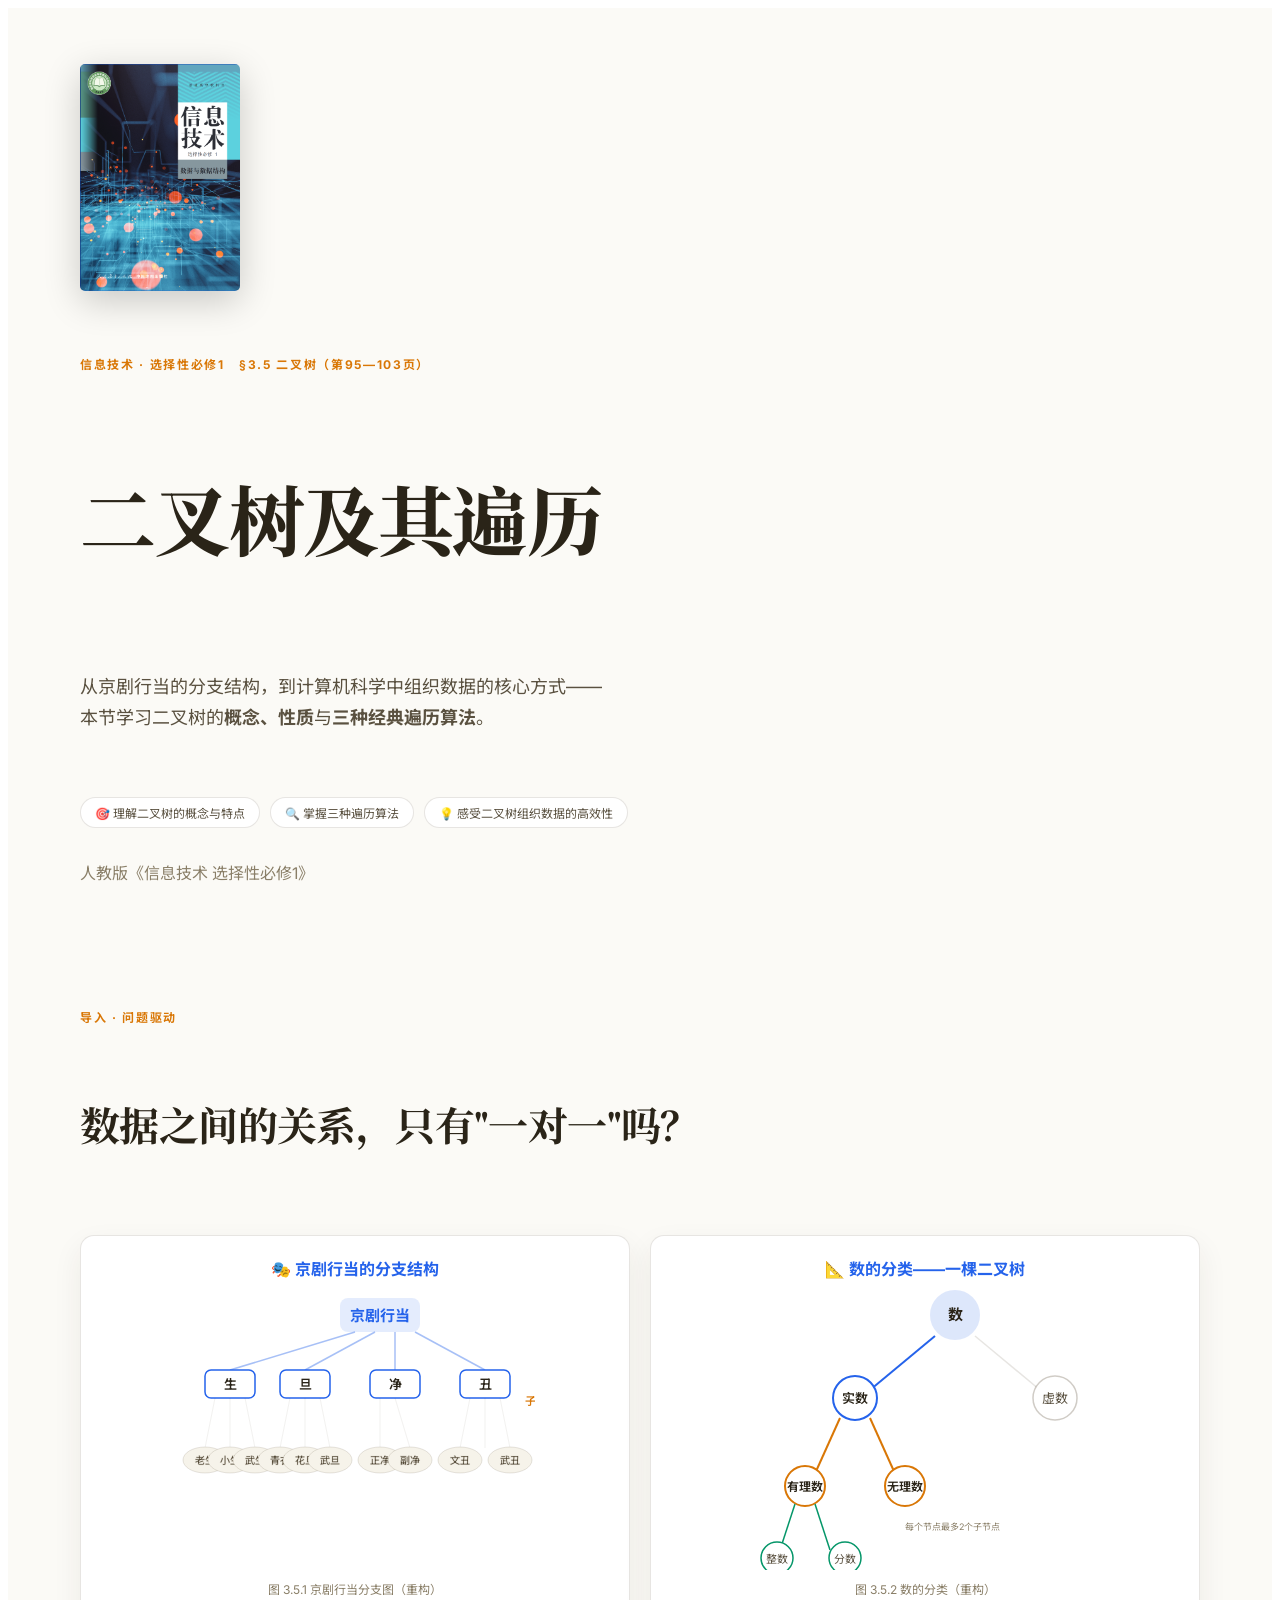
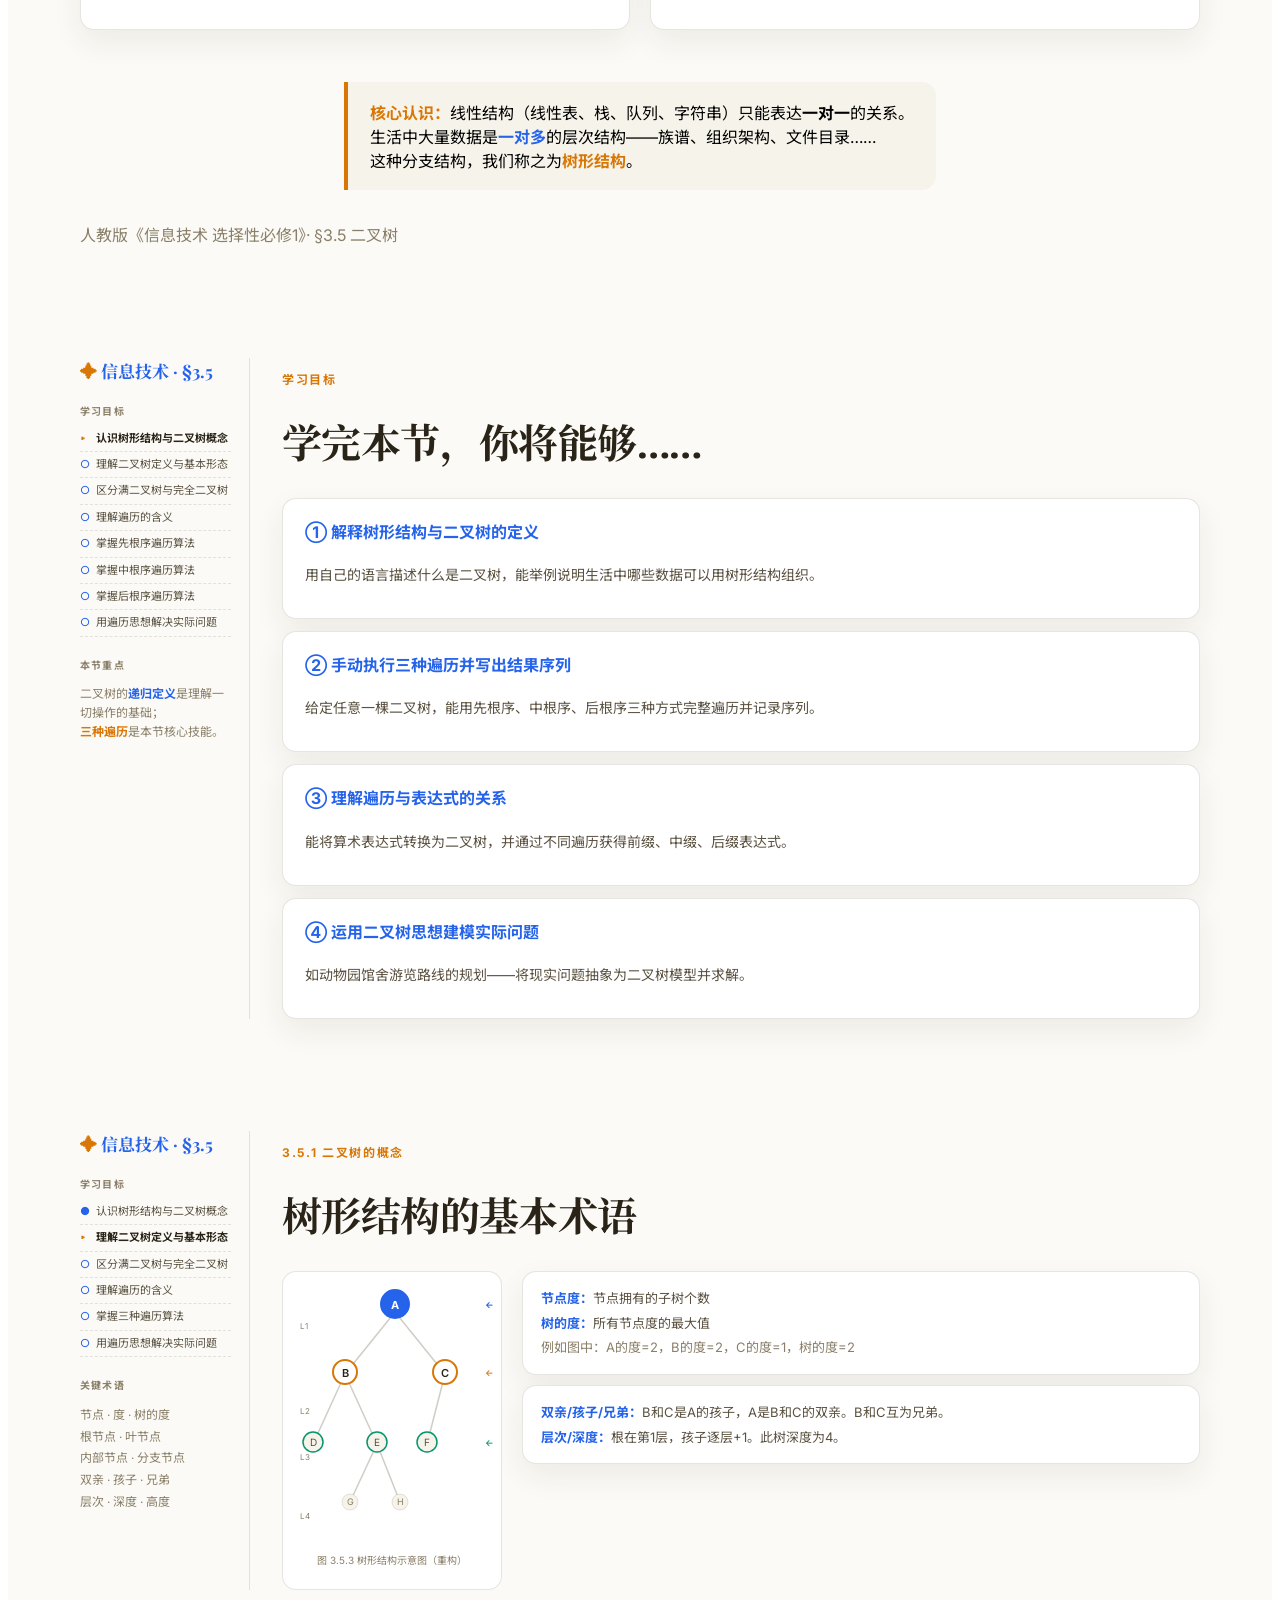
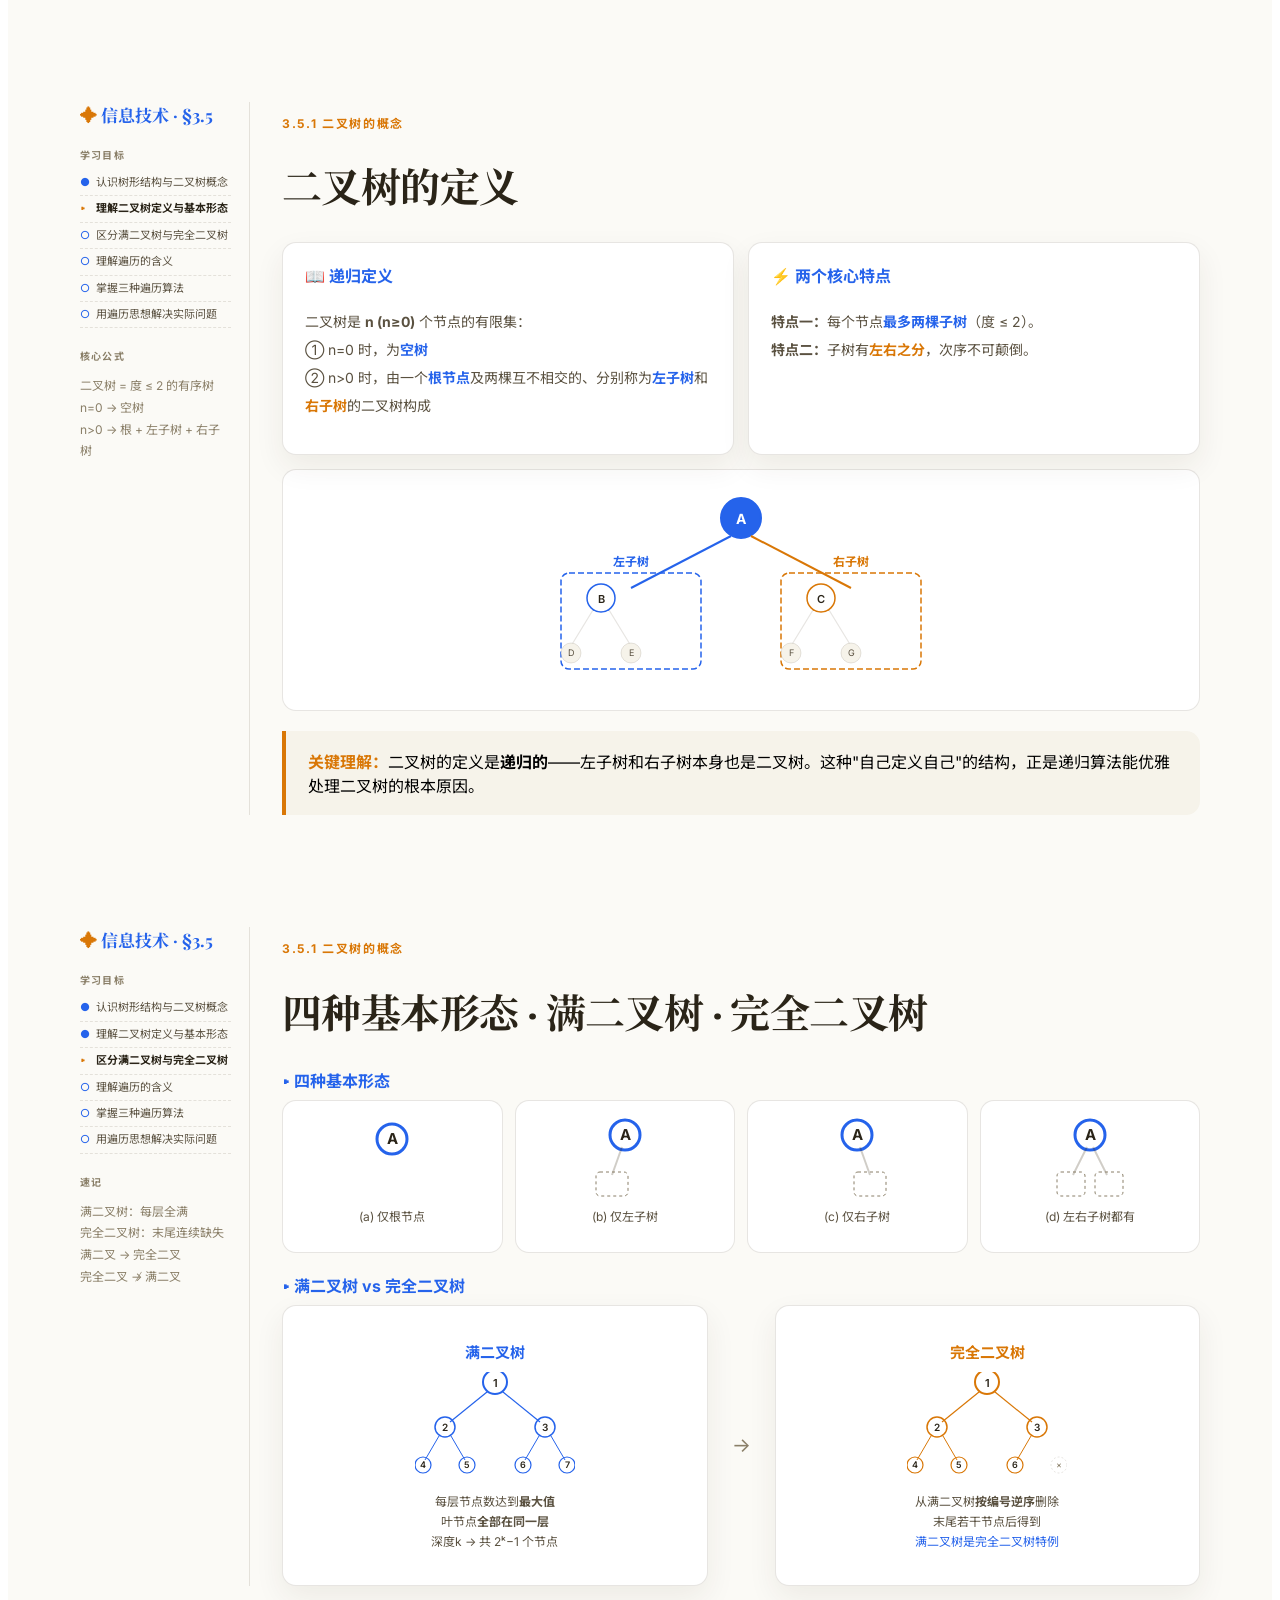
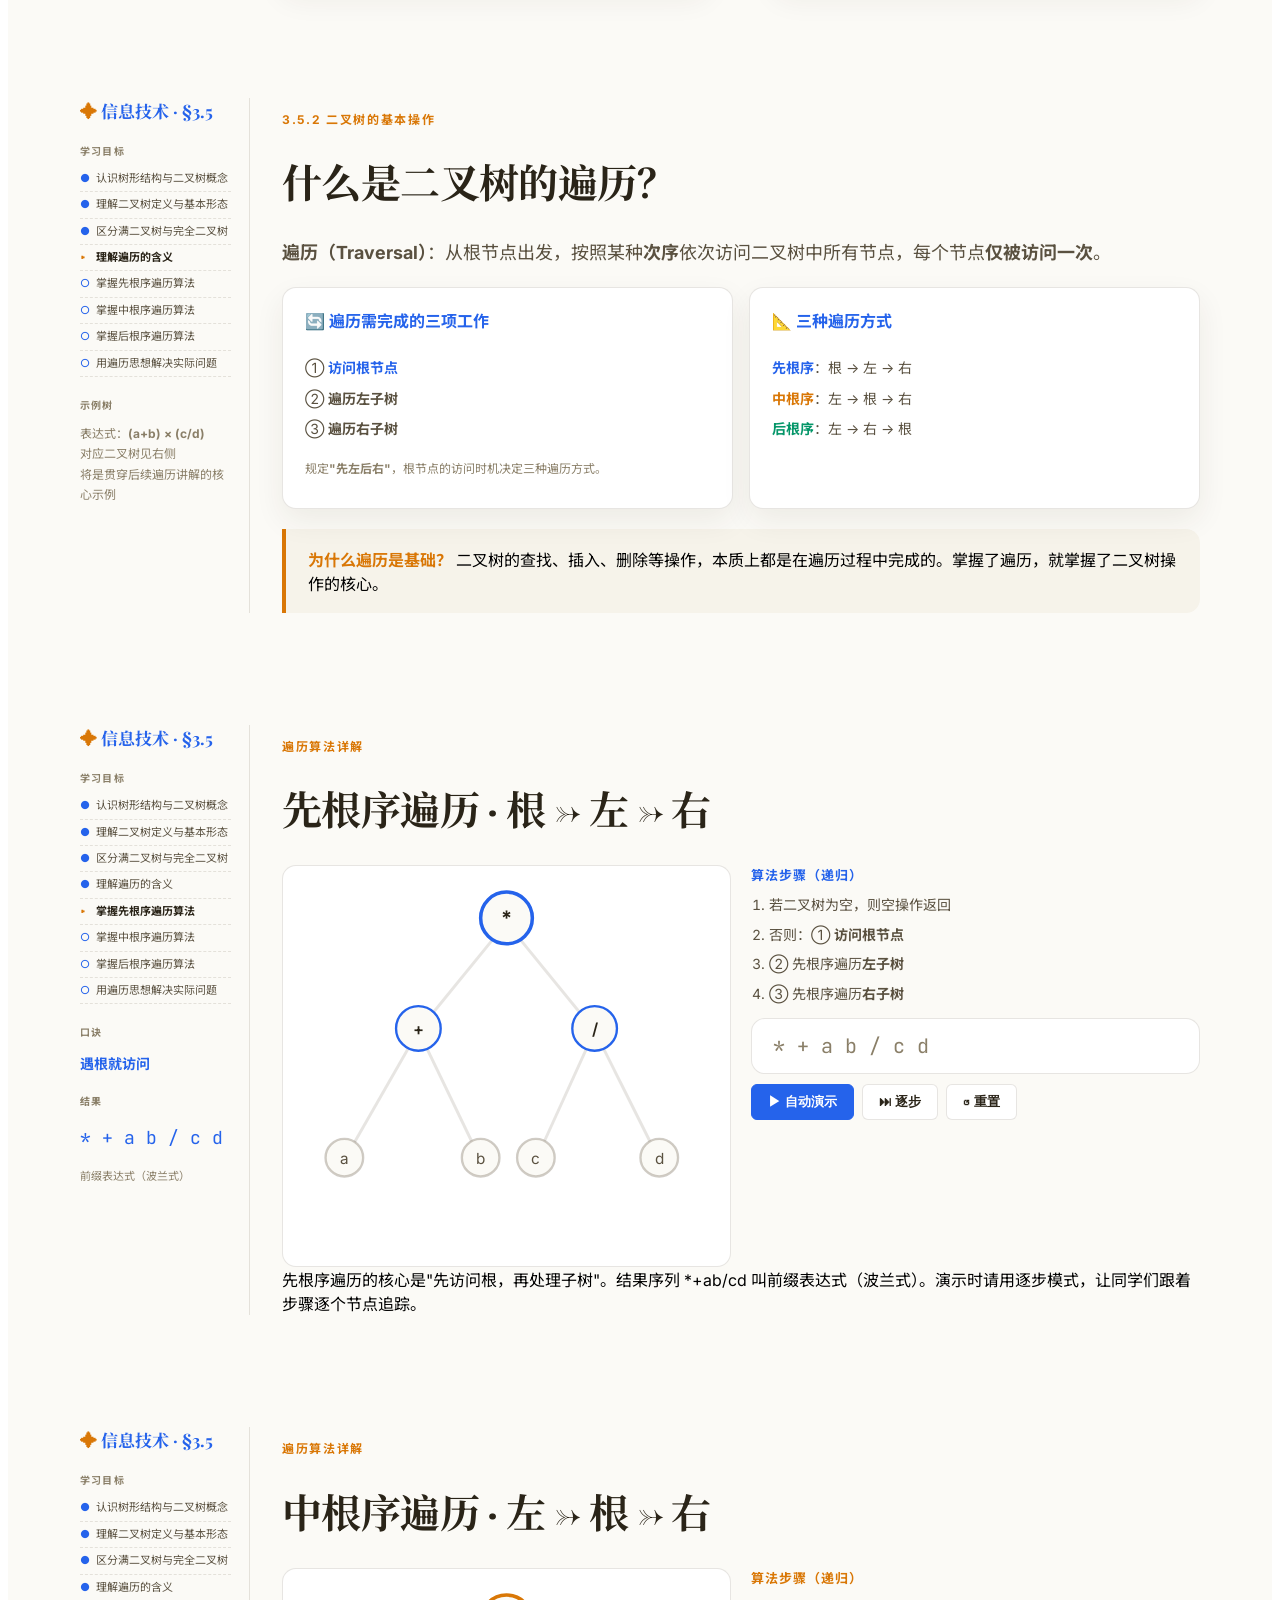
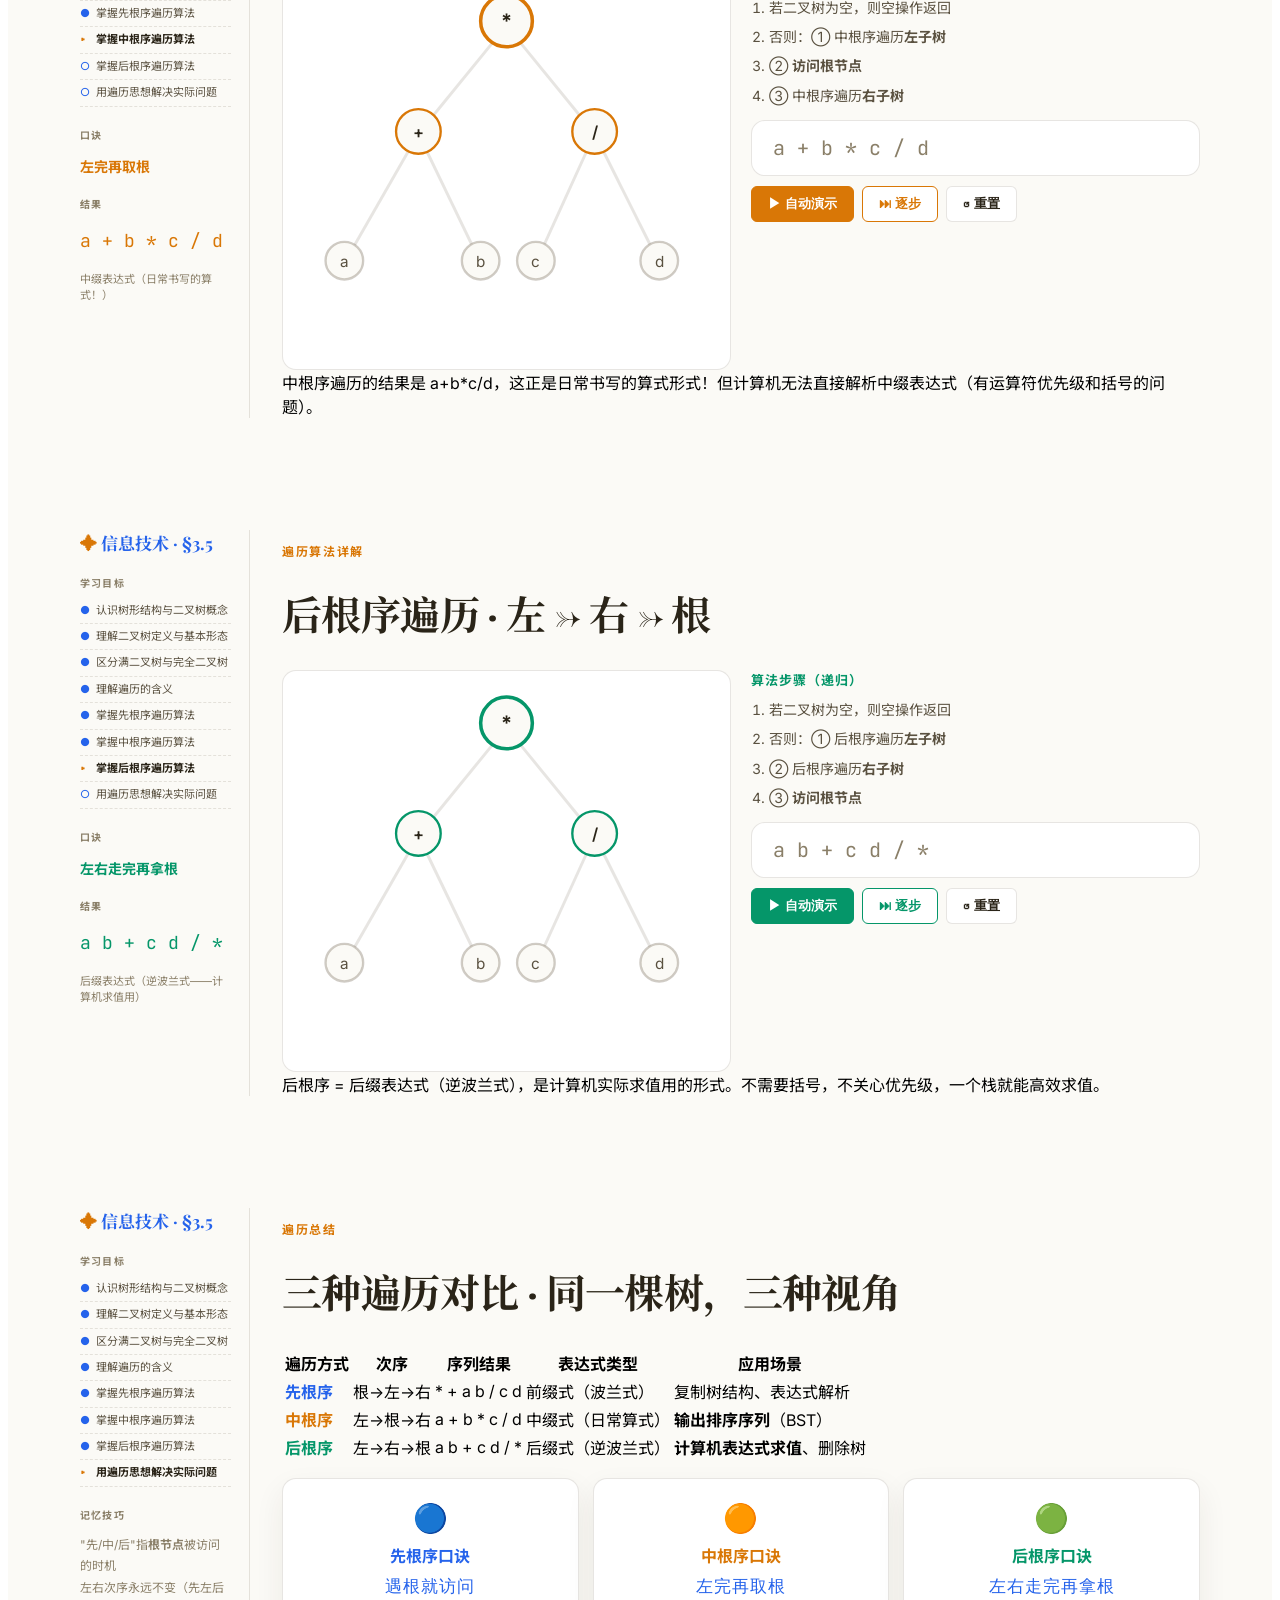
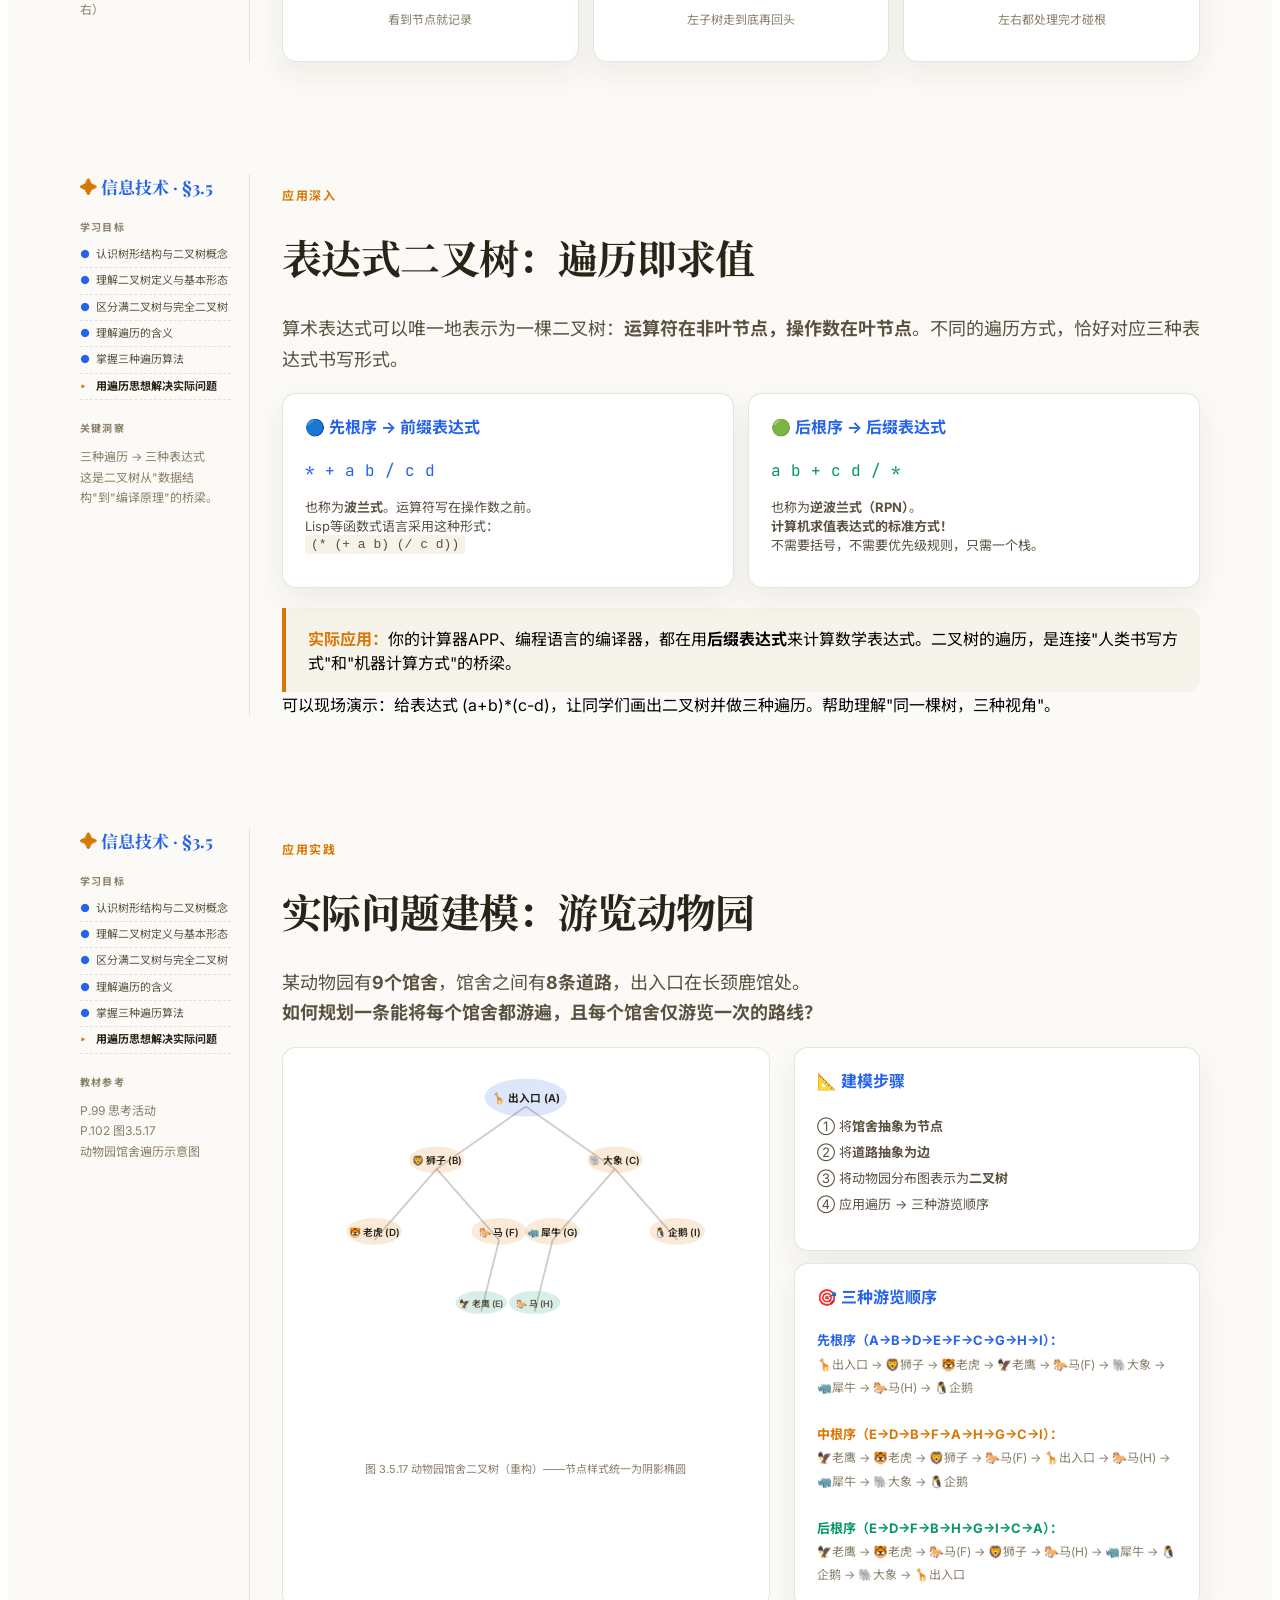
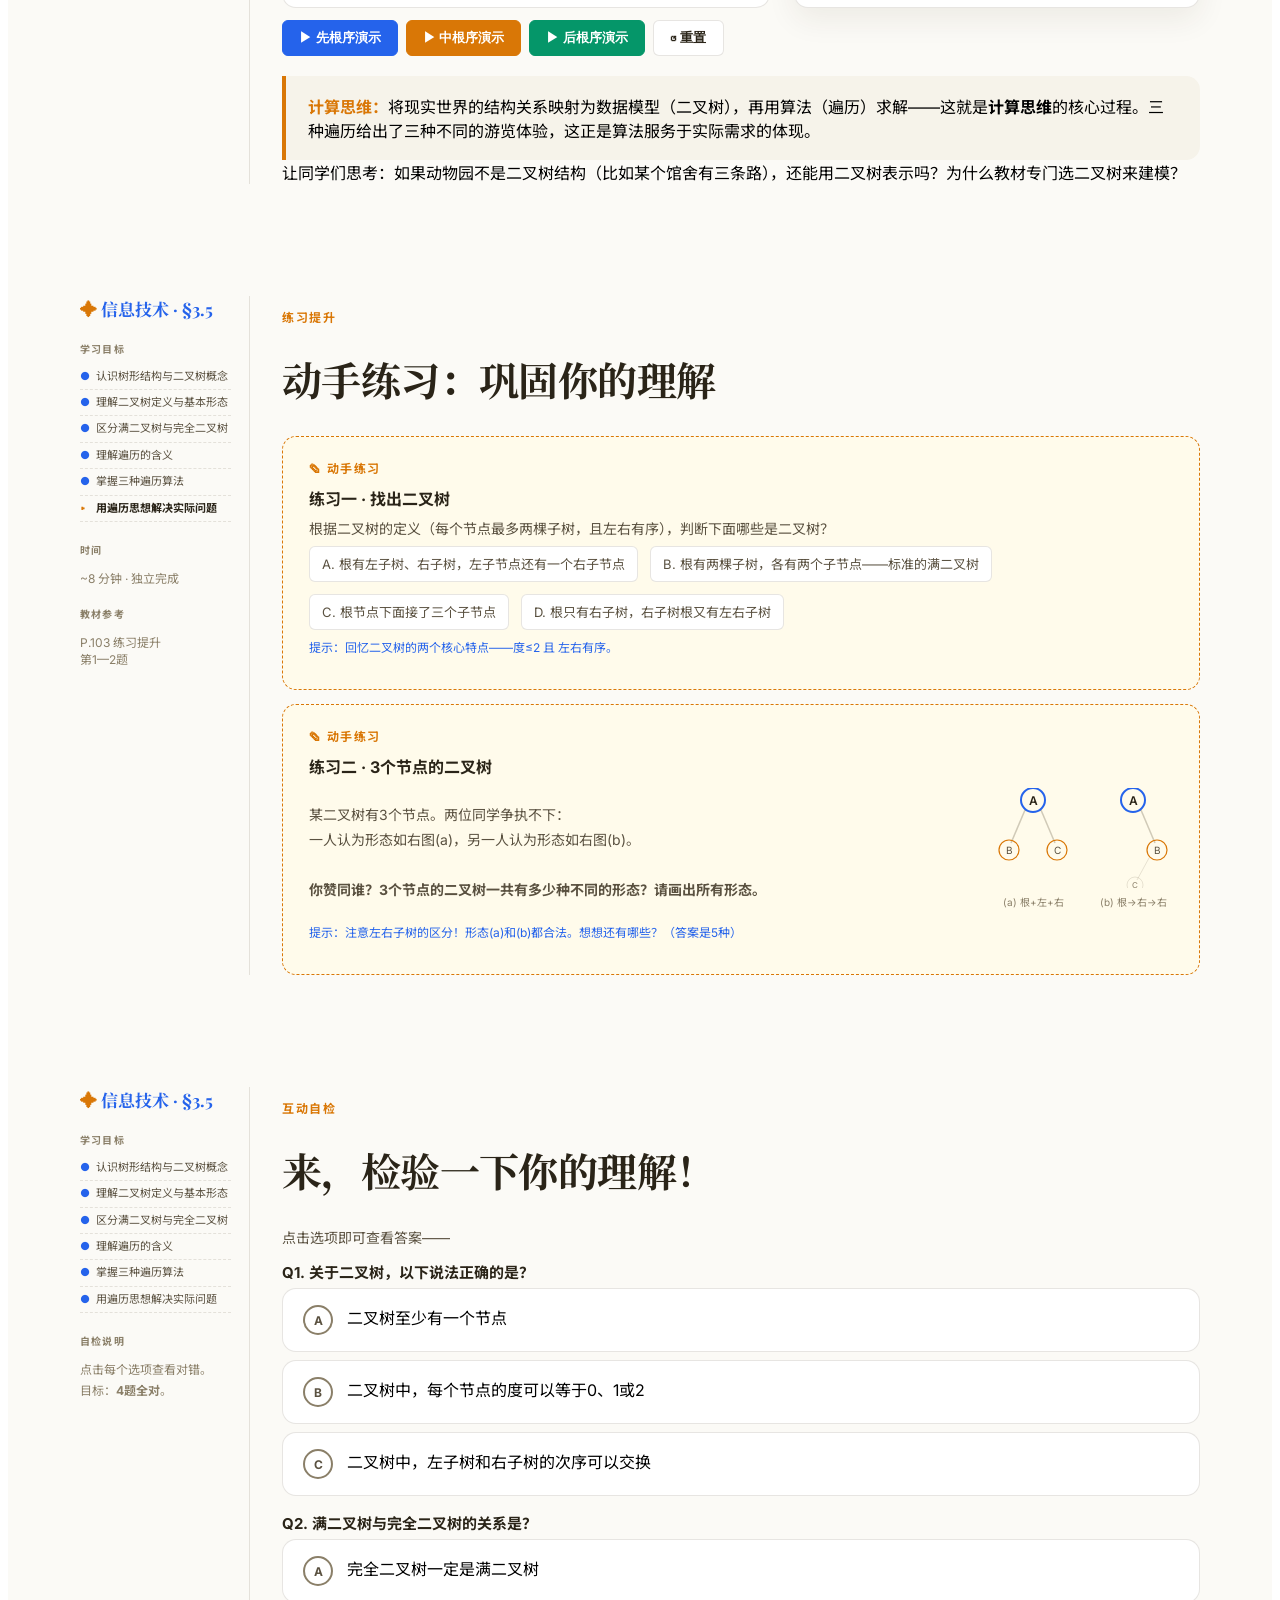
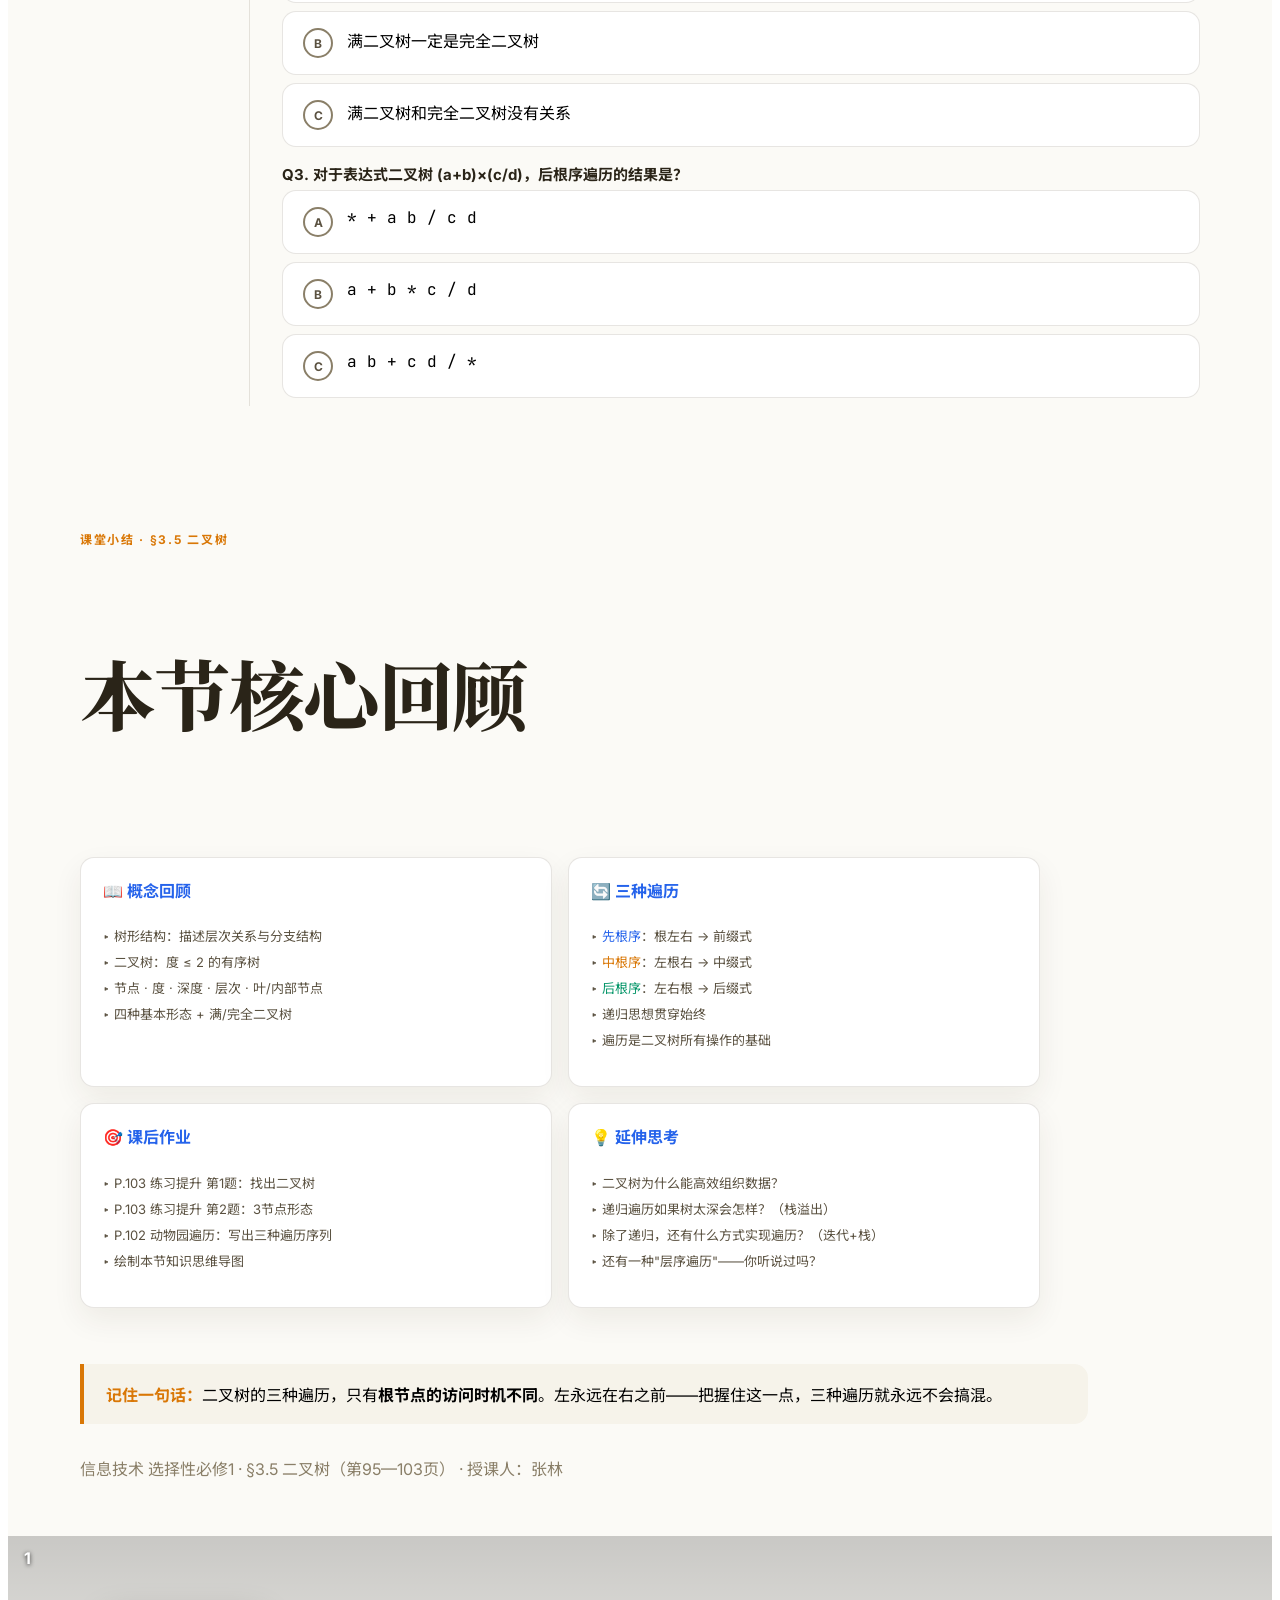
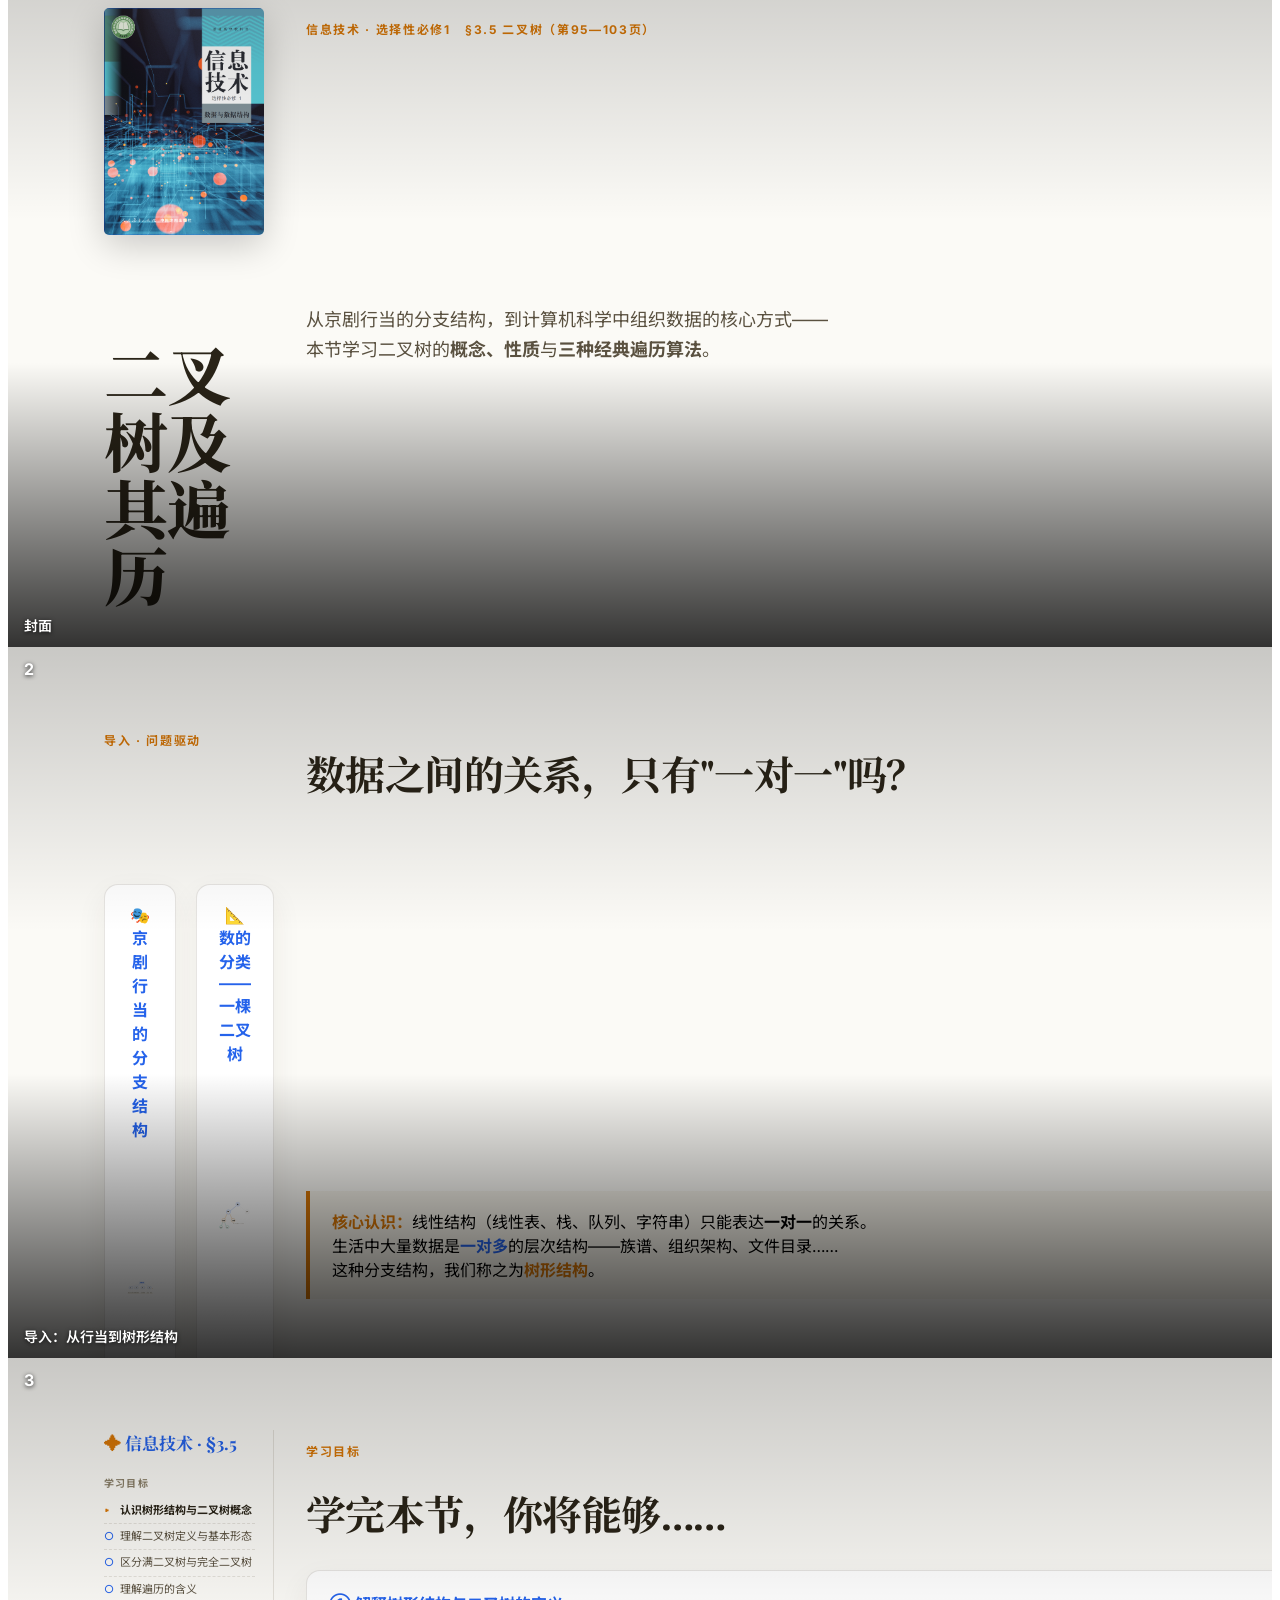
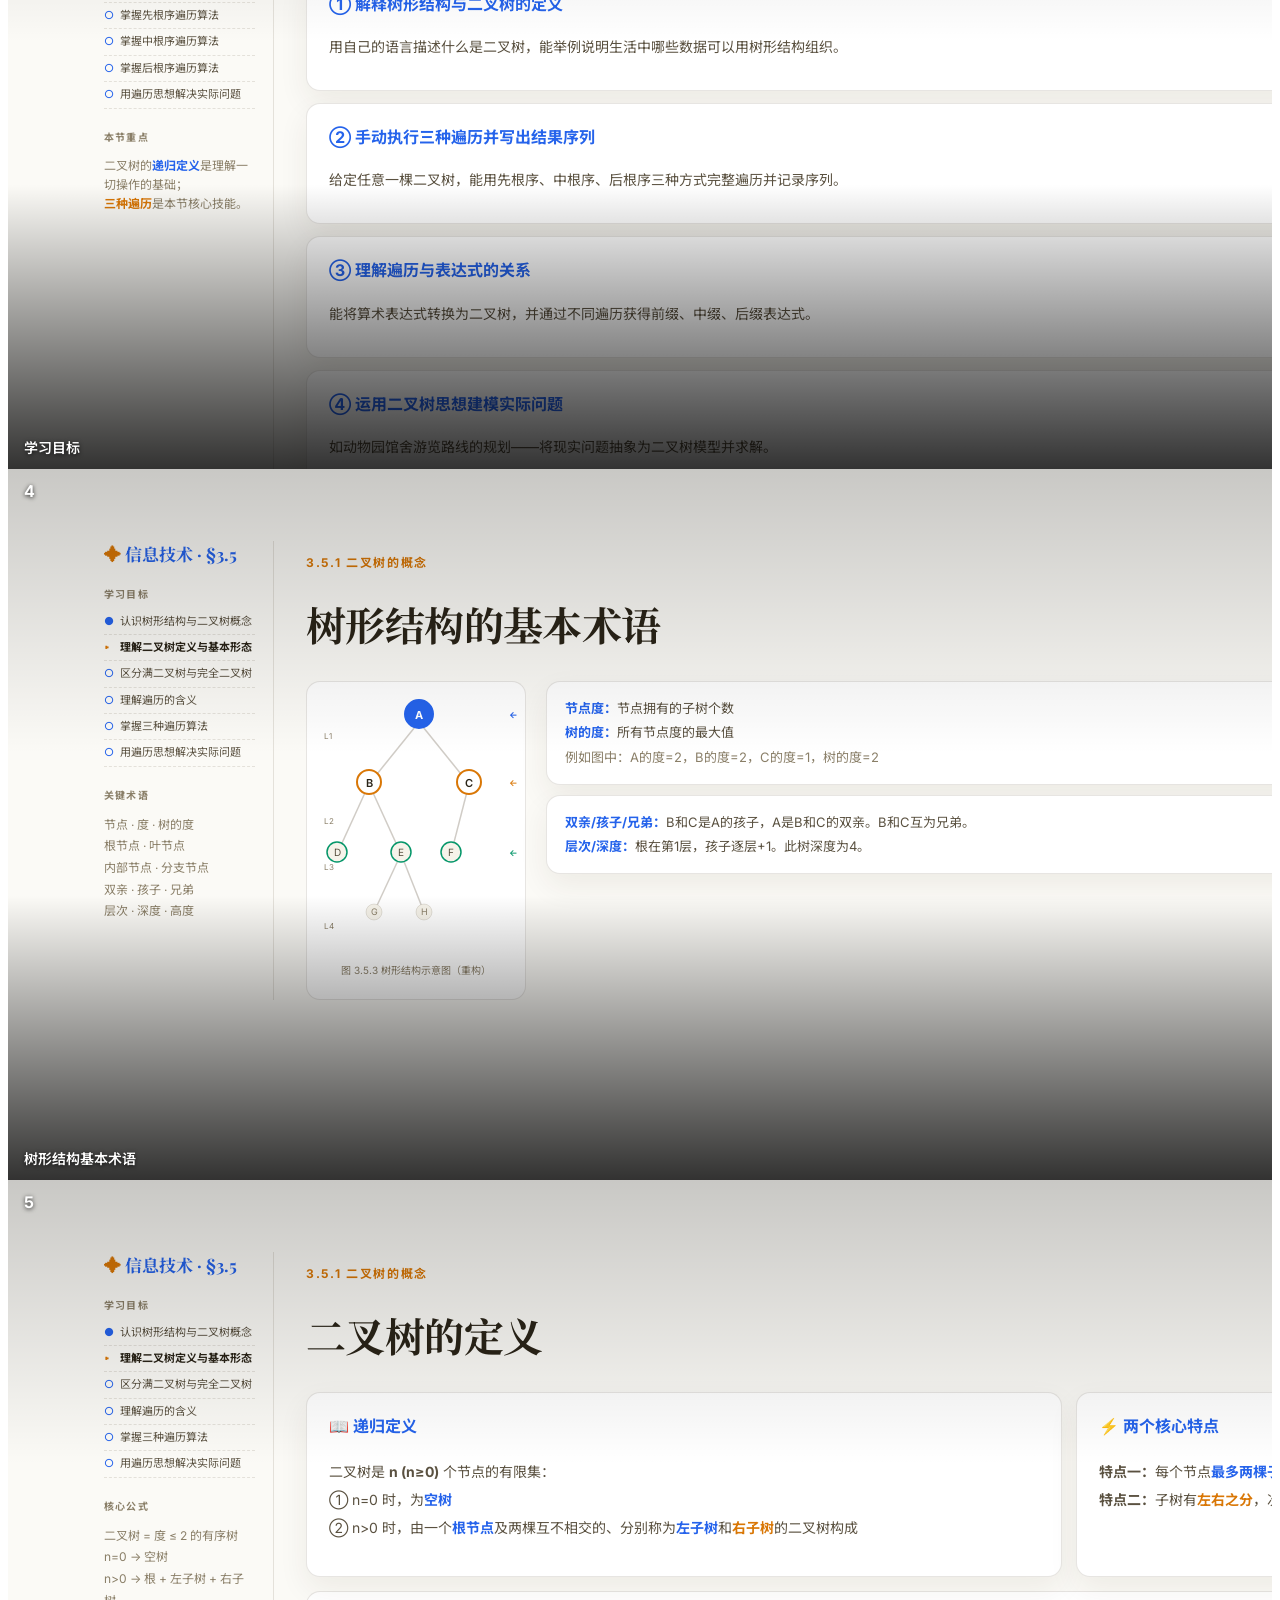
==== commit 29f11efd: "更新二叉树教学PPT：完善样式和交互效果" ====
--- a/binary-tree-lecture/index.html
+++ b/binary-tree-lecture/index.html
@@ -8,18 +8,18 @@
 <link rel="stylesheet" href="assets/animations/animations.css">
 <link rel="stylesheet" href="style.css">
 </head>
-<body class="tpl-course-module" data-themes="engineering-whiteprint,academic-paper,solarized-light,corporate-clean" data-theme-base="assets/themes/">
+<body class="tpl-course-module" data-themes="memphis-pop,sunset-warm,engineering-whiteprint,academic-paper" data-theme-base="assets/themes/">
 <div class="deck">
 
 <!-- ════════════════════════════════════════════
-     SLIDE 1 — COVER (full width, textbook image)
+     SLIDE 1 — COVER
      ════════════════════════════════════════════ -->
 <section class="slide full" data-title="封面">
   <div class="cover-book"><img src="textbook-cover.png" alt="人教版 信息技术 选择性必修1" onerror="this.parentElement.style.display='none'"></div>
   <p class="kicker">信息技术 · 选择性必修1 &nbsp; §3.5 二叉树（第95—103页）</p>
   <h1 class="h1 mt-s">二叉树及其遍历</h1>
   <p class="lede mt-m" style="max-width:60ch">
-    从京剧行当的分支结构，到计算机科学中组织数据的最优方式——<br>
+    从京剧行当的分支结构，到计算机科学中组织数据的核心方式——<br>
     本节学习二叉树的<strong>概念、性质</strong>与<strong>三种经典遍历算法</strong>。
   </p>
   <div class="obj-row">
@@ -31,25 +31,133 @@
 </section>
 
 <!-- ════════════════════════════════════════════
-     SLIDE 2 — LEARNING OBJECTIVES (with sidebar)
+     SLIDE 2 — 导入：从行当分支到树形结构 (P95-96)
+     ════════════════════════════════════════════ -->
+<section class="slide full" data-title="导入：从行当到树形结构">
+  <p class="kicker">导入 · 问题驱动</p>
+  <h2 class="h2 mt-s">数据之间的关系，只有"一对一"吗？</h2>
+
+  <div class="grid" style="display:grid;grid-template-columns:1fr 1fr;gap:20px;margin-top:22px">
+    <!-- 京剧行当树形图 -->
+    <div class="concept-box" style="text-align:center">
+      <h4 style="margin:0 0 10px">🎭 京剧行当的分支结构</h4>
+      <svg viewBox="-25 0 360 280" width="360" height="280" style="max-width:100%">
+        <!-- Root -->
+        <rect x="140" y="8" width="80" height="34" rx="8" fill="var(--accent)" opacity="0.12"/>
+        <text x="180" y="31" text-anchor="middle" fill="var(--accent)" font-size="15" font-weight="700">京剧行当</text>
+        <!-- Lines from root -->
+        <line x1="155" y1="42" x2="30" y2="80" stroke="var(--accent)" stroke-width="1.5" opacity="0.4"/>
+        <line x1="175" y1="42" x2="105" y2="80" stroke="var(--accent)" stroke-width="1.5" opacity="0.4"/>
+        <line x1="195" y1="42" x2="195" y2="80" stroke="var(--accent)" stroke-width="1.5" opacity="0.4"/>
+        <line x1="215" y1="42" x2="285" y2="80" stroke="var(--accent)" stroke-width="1.5" opacity="0.4"/>
+        <!-- Level 1 -->
+        <rect x="5" y="80" width="50" height="28" rx="6" fill="var(--surface)" stroke="var(--accent)" stroke-width="1.5"/>
+        <text x="30" y="99" text-anchor="middle" fill="var(--text-1)" font-size="13" font-weight="600">生</text>
+        <rect x="80" y="80" width="50" height="28" rx="6" fill="var(--surface)" stroke="var(--accent)" stroke-width="1.5"/>
+        <text x="105" y="99" text-anchor="middle" fill="var(--text-1)" font-size="13" font-weight="600">旦</text>
+        <rect x="170" y="80" width="50" height="28" rx="6" fill="var(--surface)" stroke="var(--accent)" stroke-width="1.5"/>
+        <text x="195" y="99" text-anchor="middle" fill="var(--text-1)" font-size="13" font-weight="600">净</text>
+        <rect x="260" y="80" width="50" height="28" rx="6" fill="var(--surface)" stroke="var(--accent)" stroke-width="1.5"/>
+        <text x="285" y="99" text-anchor="middle" fill="var(--text-1)" font-size="13" font-weight="600">丑</text>
+        <!-- Lines L1→L2 -->
+        <line x1="15" y1="108" x2="5" y2="158" stroke="var(--border)" stroke-width="1" opacity="0.5"/>
+        <line x1="30" y1="108" x2="30" y2="158" stroke="var(--border)" stroke-width="1" opacity="0.5"/>
+        <line x1="45" y1="108" x2="55" y2="158" stroke="var(--border)" stroke-width="1" opacity="0.5"/>
+        <line x1="90" y1="108" x2="80" y2="158" stroke="var(--border)" stroke-width="1" opacity="0.5"/>
+        <line x1="105" y1="108" x2="105" y2="158" stroke="var(--border)" stroke-width="1" opacity="0.5"/>
+        <line x1="120" y1="108" x2="130" y2="158" stroke="var(--border)" stroke-width="1" opacity="0.5"/>
+        <line x1="180" y1="108" x2="180" y2="158" stroke="var(--border)" stroke-width="1" opacity="0.5"/>
+        <line x1="195" y1="108" x2="210" y2="158" stroke="var(--border)" stroke-width="1" opacity="0.5"/>
+        <line x1="270" y1="108" x2="260" y2="158" stroke="var(--border)" stroke-width="1" opacity="0.5"/>
+        <line x1="285" y1="108" x2="285" y2="158" stroke="var(--border)" stroke-width="1" opacity="0.5"/>
+        <line x1="300" y1="108" x2="310" y2="158" stroke="var(--border)" stroke-width="1" opacity="0.5"/>
+        <!-- Level 2 -->
+        <g fill="var(--surface-2)" stroke="var(--border)" stroke-width="1">
+          <ellipse cx="5" cy="170" rx="22" ry="13"/><text x="5" y="174" text-anchor="middle" fill="var(--text-2)" font-size="10">老生</text>
+          <ellipse cx="30" cy="170" rx="22" ry="13"/><text x="30" y="174" text-anchor="middle" fill="var(--text-2)" font-size="10">小生</text>
+          <ellipse cx="55" cy="170" rx="22" ry="13"/><text x="55" y="174" text-anchor="middle" fill="var(--text-2)" font-size="10">武生</text>
+          <ellipse cx="80" cy="170" rx="22" ry="13"/><text x="80" y="174" text-anchor="middle" fill="var(--text-2)" font-size="10">青衣</text>
+          <ellipse cx="105" cy="170" rx="22" ry="13"/><text x="105" y="174" text-anchor="middle" fill="var(--text-2)" font-size="10">花旦</text>
+          <ellipse cx="130" cy="170" rx="22" ry="13"/><text x="130" y="174" text-anchor="middle" fill="var(--text-2)" font-size="10">武旦</text>
+          <ellipse cx="180" cy="170" rx="22" ry="13"/><text x="180" y="174" text-anchor="middle" fill="var(--text-2)" font-size="10">正净</text>
+          <ellipse cx="210" cy="170" rx="22" ry="13"/><text x="210" y="174" text-anchor="middle" fill="var(--text-2)" font-size="10">副净</text>
+          <ellipse cx="260" cy="170" rx="22" ry="13"/><text x="260" y="174" text-anchor="middle" fill="var(--text-2)" font-size="10">文丑</text>
+          <ellipse cx="310" cy="170" rx="22" ry="13"/><text x="310" y="174" text-anchor="middle" fill="var(--text-2)" font-size="10">武丑</text>
+        </g>
+        <!-- Annotations -->
+        <text x="325" y="115" fill="var(--accent-2)" font-size="11" font-weight="600">子树</text>
+        <line x1="315" y1="108" x2="315" y2="108" stroke="var(--accent-2)" stroke-width="2"/>
+      </svg>
+      <p style="font-size:12px;color:var(--text-3);margin-top:6px">图 3.5.1 京剧行当分支图（重构）</p>
+    </div>
+
+    <!-- 数的分类二叉树 -->
+    <div class="concept-box" style="text-align:center">
+      <h4 style="margin:0 0 10px">📐 数的分类——一棵二叉树</h4>
+      <svg viewBox="-30 0 340 280" width="340" height="280" style="max-width:100%">
+        <!-- Root -->
+        <circle cx="170" cy="25" r="24" fill="var(--accent)" opacity="0.15" stroke="var(--accent)" stroke-width="2"/>
+        <text x="170" y="30" text-anchor="middle" fill="var(--text-1)" font-size="15" font-weight="700">数</text>
+        <!-- Edges -->
+        <line x1="150" y1="46" x2="85" y2="100" stroke="var(--accent)" stroke-width="2"/>
+        <line x1="190" y1="46" x2="255" y2="100" stroke="var(--border)" stroke-width="1.5"/>
+        <!-- Level 1 -->
+        <circle cx="70" cy="108" r="22" fill="var(--surface)" stroke="var(--accent)" stroke-width="2"/>
+        <text x="70" y="113" text-anchor="middle" fill="var(--text-1)" font-size="13" font-weight="600">实数</text>
+        <circle cx="270" cy="108" r="22" fill="var(--surface)" stroke="var(--border-strong)" stroke-width="1.5"/>
+        <text x="270" y="113" text-anchor="middle" fill="var(--text-2)" font-size="13">虚数</text>
+        <!-- Edges L2 -->
+        <line x1="55" y1="128" x2="28" y2="188" stroke="var(--accent-2)" stroke-width="2"/>
+        <line x1="85" y1="128" x2="112" y2="188" stroke="var(--accent-2)" stroke-width="2"/>
+        <!-- Level 2 -->
+        <circle cx="20" cy="196" r="20" fill="var(--surface)" stroke="var(--accent-2)" stroke-width="2"/>
+        <text x="20" y="201" text-anchor="middle" fill="var(--text-1)" font-size="12" font-weight="600">有理数</text>
+        <circle cx="120" cy="196" r="20" fill="var(--surface)" stroke="var(--accent-2)" stroke-width="2"/>
+        <text x="120" y="201" text-anchor="middle" fill="var(--text-1)" font-size="12" font-weight="600">无理数</text>
+        <!-- Edges L3 -->
+        <line x1="10" y1="214" x2="-5" y2="260" stroke="var(--accent-3)" stroke-width="1.5"/>
+        <line x1="30" y1="214" x2="45" y2="260" stroke="var(--accent-3)" stroke-width="1.5"/>
+        <!-- Level 3 -->
+        <circle cx="-8" cy="268" r="16" fill="var(--surface)" stroke="var(--accent-3)" stroke-width="1.5"/>
+        <text x="-8" y="273" text-anchor="middle" fill="var(--text-2)" font-size="11">整数</text>
+        <circle cx="60" cy="268" r="16" fill="var(--surface)" stroke="var(--accent-3)" stroke-width="1.5"/>
+        <text x="60" y="273" text-anchor="middle" fill="var(--text-2)" font-size="11">分数</text>
+        <!-- Annotation -->
+        <text x="120" y="240" fill="var(--text-3)" font-size="9">每个节点最多2个子节点</text>
+      </svg>
+      <p style="font-size:12px;color:var(--text-3);margin-top:6px">图 3.5.2 数的分类（重构）</p>
+    </div>
+  </div>
+
+  <div class="callout mt-m" style="max-width:960px;align-self:center">
+    <b>核心认识：</b>线性结构（线性表、栈、队列、字符串）只能表达<strong>一对一</strong>的关系。<br>
+    生活中大量数据是<strong style="color:var(--accent)">一对多</strong>的层次结构——族谱、组织架构、文件目录……<br>
+    这种分支结构，我们称之为<strong style="color:var(--accent-2)">树形结构</strong>。
+  </div>
+  <div class="deck-footer"><span>人教版《信息技术 选择性必修1》· §3.5 二叉树</span><span class="slide-number" data-current="2" data-total="16"></span></div>
+</section>
+
+<!-- ════════════════════════════════════════════
+     SLIDE 3 — 本节学习目标
      ════════════════════════════════════════════ -->
 <section class="slide" data-title="学习目标">
   <aside class="sidebar">
     <div class="brand">信息技术 · §3.5</div>
     <h5>学习目标</h5>
     <ul class="obj-list">
-      <li class="current">了解树形结构与二叉树概念</li>
-      <li>理解二叉树的特点与性质</li>
+      <li class="current">认识树形结构与二叉树概念</li>
+      <li>理解二叉树定义与基本形态</li>
       <li>区分满二叉树与完全二叉树</li>
+      <li>理解遍历的含义</li>
       <li>掌握先根序遍历算法</li>
       <li>掌握中根序遍历算法</li>
       <li>掌握后根序遍历算法</li>
-      <li>能应用遍历解决实际问题</li>
+      <li>用遍历思想解决实际问题</li>
     </ul>
     <h5>本节重点</h5>
     <p style="font-size:12px;color:var(--text-3);line-height:1.6">
       二叉树的<strong style="color:var(--accent)">递归定义</strong>是理解一切操作的基础；<br>
-      <strong style="color:var(--accent-2)">三种遍历</strong>是本节核心技能，也是考试重点。
+      <strong style="color:var(--accent-2)">三种遍历</strong>是本节核心技能。
     </p>
   </aside>
   <div class="main">
@@ -65,69 +173,19 @@
 </section>
 
 <!-- ════════════════════════════════════════════
-     SLIDE 3 — FROM LINEAR TO TREE (P95-96)
-     ════════════════════════════════════════════ -->
-<section class="slide" data-title="从线性到非线性">
-  <aside class="sidebar">
-    <div class="brand">信息技术 · §3.5</div>
-    <h5>学习目标</h5>
-    <ul class="obj-list">
-      <li class="done">了解树形结构与二叉树概念</li>
-      <li class="current">理解二叉树的特点与性质</li>
-      <li>区分满二叉树与完全二叉树</li>
-      <li>掌握三种遍历算法</li>
-      <li>能应用遍历解决实际问题</li>
-    </ul>
-    <h5>教材参考</h5>
-    <p style="font-size:12px;color:var(--text-3)">P.95—96<br>图3.5.1 京剧行当<br>图3.5.2 数的分类</p>
-  </aside>
-  <div class="main">
-    <p class="kicker">3.5 二叉树 · 引入</p>
-    <h2 class="h2 mt-s">从"行当分支"到树形结构</h2>
-    <p class="lede mt-m">
-      <strong style="color:var(--accent)">线性结构</strong>（线性表、栈、队列、字符串）只能表达元素之间<strong>一对一</strong>的关系。<br>
-      但生活中大量数据关系是<strong style="color:var(--accent-2)">一对多</strong>的层次结构——族谱、组织架构、文件目录、数的分类……
-    </p>
-    <div class="grid" style="display:grid;grid-template-columns:1fr 1fr;gap:16px;margin-top:20px">
-      <div class="concept-box">
-        <h4>🎭 体验探索：京剧行当</h4>
-        <p style="font-size:13px;color:var(--text-2);line-height:1.8">
-          生 → 老生、小生、武生<br>
-          旦 → 青衣、花旦、老旦、武旦<br>
-          净 → 正净、副净、武净<br>
-          丑 → 文丑、武丑<br>
-          <span style="color:var(--accent)">思考：能用线性结构表示行当间的关系吗？</span>
-        </p>
-      </div>
-      <div class="concept-box">
-        <h4>📐 思考活动：数的分类</h4>
-        <p style="font-size:13px;color:var(--text-2);line-height:1.8">
-          数 → 实数 / 虚数<br>
-          实数 → 有理数 / 无理数<br>
-          有理数 → 整数 / 分数<br>
-          <span style="color:var(--accent-2)">这种分支结构有什么特点？</span>
-        </p>
-      </div>
-    </div>
-    <div class="callout">
-      <b>核心认识：</b>树形结构是描述<strong>层次关系</strong>和<strong>分支结构</strong>的数学模型。它的出现，让数据结构从"一对一"的线性世界进入了"一对多"的非线性世界。
-    </div>
-  </div>
-</section>
-
-<!-- ════════════════════════════════════════════
-     SLIDE 4 — TREE BASIC TERMS (P96-97)
+     SLIDE 4 — 树形结构基本术语 (P96-97)
      ════════════════════════════════════════════ -->
 <section class="slide" data-title="树形结构基本术语">
   <aside class="sidebar">
     <div class="brand">信息技术 · §3.5</div>
     <h5>学习目标</h5>
     <ul class="obj-list">
-      <li class="done">了解树形结构与二叉树概念</li>
-      <li class="current">理解二叉树的特点与性质</li>
+      <li class="done">认识树形结构与二叉树概念</li>
+      <li class="current">理解二叉树定义与基本形态</li>
       <li>区分满二叉树与完全二叉树</li>
+      <li>理解遍历的含义</li>
       <li>掌握三种遍历算法</li>
-      <li>能应用遍历解决实际问题</li>
+      <li>用遍历思想解决实际问题</li>
     </ul>
     <h5>关键术语</h5>
     <p style="font-size:12px;color:var(--text-3);line-height:1.8">
@@ -141,59 +199,74 @@
   <div class="main">
     <p class="kicker">3.5.1 二叉树的概念</p>
     <h2 class="h2 mt-s">树形结构的基本术语</h2>
-    <div class="grid" style="display:grid;grid-template-columns:1fr 1fr;gap:14px;margin-top:16px">
-      <div class="concept-box">
-        <h4>🔵 节点 (Node) 与 度 (Degree)</h4>
-        <p style="font-size:13px;color:var(--text-2);line-height:1.7">
-          树的每个数据元素称为<strong>节点</strong>。<br>
-          节点拥有的<strong>子树个数</strong>称为该节点的<strong>度</strong>。<br>
-          树中所有节点的度的<strong>最大值</strong>称为<strong>树的度</strong>。
-        </p>
-        <p style="font-size:12px;color:var(--accent);margin-top:8px">
-          例：若一棵树中，节点A有2棵子树，节点B有3棵子树，其他节点都≤2，则树的度为3。
-        </p>
-      </div>
-      <div class="concept-box">
-        <h4>🎯 根节点、叶节点与内部节点</h4>
-        <p style="font-size:13px;color:var(--text-2);line-height:1.7">
-          <strong style="color:var(--accent)">根节点</strong>：树中最顶层、唯一没有双亲的节点。<br>
-          <strong style="color:var(--accent-3)">叶节点</strong>：度为0的节点，也称终端节点。<br>
-          <strong style="color:var(--accent-2)">内部节点</strong>：除根以外的分支节点。
-        </p>
-      </div>
-      <div class="concept-box">
-        <h4>👨‍👩‍👦 双亲、孩子与兄弟</h4>
-        <p style="font-size:13px;color:var(--text-2);line-height:1.7">
-          某节点的子树的根称为该节点的<strong>孩子</strong>；<br>
-          该节点称为其孩子的<strong>双亲</strong>；<br>
-          同一双亲的孩子之间互称<strong>兄弟</strong>。
-        </p>
-      </div>
-      <div class="concept-box">
-        <h4>📏 层次、深度与高度</h4>
-        <p style="font-size:13px;color:var(--text-2);line-height:1.7">
-          根为<strong>第1层</strong>，孩子逐层+1。<br>
-          若某节点在第L层，其孩子就在第L+1层。<br>
-          <strong>深度/高度</strong>：树中节点的<strong>最大层次数</strong>。
-        </p>
-      </div>
-    </div>
-  </div>
-</section>
-
-<!-- ════════════════════════════════════════════
-     SLIDE 5 — BINARY TREE DEFINITION (P97-98)
+
+    <div class="grid" style="display:grid;grid-template-columns:220px 1fr;gap:20px;margin-top:14px">
+      <!-- Annotated tree diagram -->
+      <div style="background:var(--surface);border:1px solid var(--border);border-radius:var(--radius);padding:12px;text-align:center">
+        <svg viewBox="0 0 200 260" width="200" height="260">
+          <!-- Edges -->
+          <line x1="100" y1="28" x2="50" y2="90" stroke="var(--border-strong)" stroke-width="1.5"/>
+          <line x1="100" y1="28" x2="150" y2="90" stroke="var(--border-strong)" stroke-width="1.5"/>
+          <line x1="50" y1="90" x2="18" y2="160" stroke="var(--border-strong)" stroke-width="1.5"/>
+          <line x1="50" y1="90" x2="82" y2="160" stroke="var(--border-strong)" stroke-width="1.5"/>
+          <line x1="150" y1="90" x2="132" y2="160" stroke="var(--border-strong)" stroke-width="1.5"/>
+          <line x1="82" y1="160" x2="55" y2="218" stroke="var(--border-strong)" stroke-width="1.5"/>
+          <line x1="82" y1="160" x2="105" y2="218" stroke="var(--border-strong)" stroke-width="1.5"/>
+          <!-- Nodes -->
+          <circle cx="100" cy="20" r="14" fill="var(--accent)" stroke="var(--accent)" stroke-width="2"/><text x="100" y="25" text-anchor="middle" fill="#fff" font-size="11" font-weight="700">A</text>
+          <circle cx="50" cy="88" r="12" fill="var(--surface)" stroke="var(--accent-2)" stroke-width="2"/><text x="50" y="93" text-anchor="middle" fill="var(--text-1)" font-size="11" font-weight="600">B</text>
+          <circle cx="150" cy="88" r="12" fill="var(--surface)" stroke="var(--accent-2)" stroke-width="2"/><text x="150" y="93" text-anchor="middle" fill="var(--text-1)" font-size="11" font-weight="600">C</text>
+          <circle cx="18" cy="158" r="10" fill="var(--surface-2)" stroke="var(--accent-3)" stroke-width="1.5"/><text x="18" y="162" text-anchor="middle" fill="var(--text-2)" font-size="10">D</text>
+          <circle cx="82" cy="158" r="10" fill="var(--surface-2)" stroke="var(--accent-3)" stroke-width="1.5"/><text x="82" y="162" text-anchor="middle" fill="var(--text-2)" font-size="10">E</text>
+          <circle cx="132" cy="158" r="10" fill="var(--surface-2)" stroke="var(--accent-3)" stroke-width="1.5"/><text x="132" y="162" text-anchor="middle" fill="var(--text-2)" font-size="10">F</text>
+          <circle cx="55" cy="218" r="8" fill="var(--surface-2)" stroke="var(--border)" stroke-width="1"/><text x="55" y="221" text-anchor="middle" fill="var(--text-3)" font-size="9">G</text>
+          <circle cx="105" cy="218" r="8" fill="var(--surface-2)" stroke="var(--border)" stroke-width="1"/><text x="105" y="221" text-anchor="middle" fill="var(--text-3)" font-size="9">H</text>
+          <!-- Annotations -->
+          <text x="190" y="24" fill="var(--accent)" font-size="9" font-weight="700">← 根节点</text>
+          <text x="190" y="162" fill="var(--accent-3)" font-size="9" font-weight="600">← 叶节点 (度为0)</text>
+          <text x="190" y="92" fill="var(--accent-2)" font-size="9" font-weight="600">← 内部节点</text>
+          <!-- Level indicators -->
+          <text x="5" y="45" fill="var(--text-3)" font-size="8">L1</text>
+          <text x="5" y="130" fill="var(--text-3)" font-size="8">L2</text>
+          <text x="5" y="176" fill="var(--text-3)" font-size="8">L3</text>
+          <text x="5" y="235" fill="var(--text-3)" font-size="8">L4</text>
+        </svg>
+        <p style="font-size:10px;color:var(--text-3);margin-top:4px">图 3.5.3 树形结构示意图（重构）</p>
+      </div>
+
+      <div style="display:flex;flex-direction:column;gap:10px">
+        <div class="concept-box" style="padding:14px 18px">
+          <p style="font-size:13px;color:var(--text-2);line-height:1.9;margin:0">
+            <strong style="color:var(--accent)">节点度：</strong>节点拥有的子树个数<br>
+            <strong style="color:var(--accent)">树的度：</strong>所有节点度的最大值<br>
+            <span style="color:var(--text-3)">例如图中：A的度=2，B的度=2，C的度=1，树的度=2</span>
+          </p>
+        </div>
+        <div class="concept-box" style="padding:14px 18px">
+          <p style="font-size:13px;color:var(--text-2);line-height:1.9;margin:0">
+            <strong style="color:var(--accent)">双亲/孩子/兄弟：</strong>B和C是A的孩子，A是B和C的双亲。B和C互为兄弟。<br>
+            <strong style="color:var(--accent)">层次/深度：</strong>根在第1层，孩子逐层+1。此树深度为4。
+          </p>
+        </div>
+      </div>
+    </div>
+  </div>
+</section>
+
+<!-- ════════════════════════════════════════════
+     SLIDE 5 — 二叉树定义 (P97-98)
      ════════════════════════════════════════════ -->
 <section class="slide" data-title="二叉树的定义">
   <aside class="sidebar">
     <div class="brand">信息技术 · §3.5</div>
     <h5>学习目标</h5>
     <ul class="obj-list">
-      <li class="done">了解树形结构与二叉树概念</li>
-      <li class="current">理解二叉树的特点与性质</li>
+      <li class="done">认识树形结构与二叉树概念</li>
+      <li class="current">理解二叉树定义与基本形态</li>
       <li>区分满二叉树与完全二叉树</li>
+      <li>理解遍历的含义</li>
       <li>掌握三种遍历算法</li>
-      <li>能应用遍历解决实际问题</li>
+      <li>用遍历思想解决实际问题</li>
     </ul>
     <h5>核心公式</h5>
     <p style="font-size:12px;color:var(--text-3);line-height:1.8">
@@ -205,7 +278,8 @@
   <div class="main">
     <p class="kicker">3.5.1 二叉树的概念</p>
     <h2 class="h2 mt-s">二叉树的定义</h2>
-    <div class="grid" style="display:grid;grid-template-columns:1fr 1fr;gap:16px;margin-top:16px">
+
+    <div class="grid" style="display:grid;grid-template-columns:1fr 1fr;gap:14px;margin-top:14px">
       <div class="concept-box">
         <h4>📖 递归定义</h4>
         <p style="font-size:14px;color:var(--text-2);line-height:2">
@@ -217,10 +291,37 @@
       <div class="concept-box">
         <h4>⚡ 两个核心特点</h4>
         <p style="font-size:14px;color:var(--text-2);line-height:2">
-          <strong>特点一：</strong>每个节点<strong style="color:var(--accent)">最多两棵子树</strong>（度 ≤ 2）。没有子树或只有一棵子树都是允许的。<br>
-          <strong>特点二：</strong>子树有<strong style="color:var(--accent-2)">左右之分</strong>，次序不可颠倒。即使只有一棵子树，也必须明确是左子树还是右子树。
+          <strong>特点一：</strong>每个节点<strong style="color:var(--accent)">最多两棵子树</strong>（度 ≤ 2）。<br>
+          <strong>特点二：</strong>子树有<strong style="color:var(--accent-2)">左右之分</strong>，次序不可颠倒。
         </p>
       </div>
+    </div>
+
+    <!-- Left/Right subtree visualization -->
+    <div style="background:var(--surface);border:1px solid var(--border);border-radius:var(--radius);padding:18px;margin-top:14px;text-align:center">
+      <svg viewBox="0 0 420 200" width="420" height="200" style="max-width:100%">
+        <!-- Root -->
+        <circle cx="210" cy="30" r="20" fill="var(--accent)" stroke="var(--accent)" stroke-width="2"/><text x="210" y="36" text-anchor="middle" fill="#fff" font-size="14" font-weight="700">A</text>
+        <!-- Edges -->
+        <line x1="200" y1="48" x2="100" y2="100" stroke="var(--accent)" stroke-width="2"/>
+        <line x1="220" y1="48" x2="320" y2="100" stroke="var(--accent-2)" stroke-width="2"/>
+        <!-- Left subtree box -->
+        <rect x="30" y="85" width="140" height="96" rx="8" fill="none" stroke="var(--accent)" stroke-width="1.5" stroke-dasharray="6,3"/>
+        <text x="100" y="78" text-anchor="middle" fill="var(--accent)" font-size="12" font-weight="700">左子树</text>
+        <circle cx="70" cy="110" r="14" fill="var(--surface)" stroke="var(--accent)" stroke-width="1.5"/><text x="70" y="115" text-anchor="middle" fill="var(--text-1)" font-size="11" font-weight="600">B</text>
+        <line x1="62" y1="122" x2="40" y2="158" stroke="var(--border)" stroke-width="1.2"/>
+        <line x1="78" y1="122" x2="100" y2="158" stroke="var(--border)" stroke-width="1.2"/>
+        <circle cx="40" cy="165" r="10" fill="var(--surface-2)" stroke="var(--border)" stroke-width="1"/><text x="40" y="168" text-anchor="middle" fill="var(--text-2)" font-size="9">D</text>
+        <circle cx="100" cy="165" r="10" fill="var(--surface-2)" stroke="var(--border)" stroke-width="1"/><text x="100" y="168" text-anchor="middle" fill="var(--text-2)" font-size="9">E</text>
+        <!-- Right subtree box -->
+        <rect x="250" y="85" width="140" height="96" rx="8" fill="none" stroke="var(--accent-2)" stroke-width="1.5" stroke-dasharray="6,3"/>
+        <text x="320" y="78" text-anchor="middle" fill="var(--accent-2)" font-size="12" font-weight="700">右子树</text>
+        <circle cx="290" cy="110" r="14" fill="var(--surface)" stroke="var(--accent-2)" stroke-width="1.5"/><text x="290" y="115" text-anchor="middle" fill="var(--text-1)" font-size="11" font-weight="600">C</text>
+        <line x1="282" y1="122" x2="260" y2="158" stroke="var(--border)" stroke-width="1.2"/>
+        <line x1="298" y1="122" x2="320" y2="158" stroke="var(--border)" stroke-width="1.2"/>
+        <circle cx="260" cy="165" r="10" fill="var(--surface-2)" stroke="var(--border)" stroke-width="1"/><text x="260" y="168" text-anchor="middle" fill="var(--text-2)" font-size="9">F</text>
+        <circle cx="320" cy="165" r="10" fill="var(--surface-2)" stroke="var(--border)" stroke-width="1"/><text x="320" y="168" text-anchor="middle" fill="var(--text-2)" font-size="9">G</text>
+      </svg>
     </div>
     <div class="callout">
       <b>关键理解：</b>二叉树的定义是<strong>递归的</strong>——左子树和右子树本身也是二叉树。这种"自己定义自己"的结构，正是递归算法能优雅处理二叉树的根本原因。
@@ -229,18 +330,19 @@
 </section>
 
 <!-- ════════════════════════════════════════════
-     SLIDE 6 — FOUR FORMS + FULL/COMPLETE (P98)
+     SLIDE 6 — 四种形态 + 满/完全二叉树 (P98)
      ════════════════════════════════════════════ -->
 <section class="slide" data-title="二叉树的形态">
   <aside class="sidebar">
     <div class="brand">信息技术 · §3.5</div>
     <h5>学习目标</h5>
     <ul class="obj-list">
-      <li class="done">了解树形结构与二叉树概念</li>
-      <li class="done">理解二叉树的特点与性质</li>
+      <li class="done">认识树形结构与二叉树概念</li>
+      <li class="done">理解二叉树定义与基本形态</li>
       <li class="current">区分满二叉树与完全二叉树</li>
+      <li>理解遍历的含义</li>
       <li>掌握三种遍历算法</li>
-      <li>能应用遍历解决实际问题</li>
+      <li>用遍历思想解决实际问题</li>
     </ul>
     <h5>速记</h5>
     <p style="font-size:12px;color:var(--text-3);line-height:1.8">
@@ -255,46 +357,65 @@
     <h2 class="h2 mt-s">四种基本形态 · 满二叉树 · 完全二叉树</h2>
 
     <!-- 四种基本形态 -->
-    <h4 style="color:var(--accent);margin:16px 0 8px">▸ 四种基本形态（非空二叉树）</h4>
+    <h4 style="color:var(--accent);margin:16px 0 8px">▸ 四种基本形态</h4>
     <div class="form-cards">
       <div class="form-card">
         <svg viewBox="0 0 70 80" width="70" height="80"><circle cx="35" cy="22" r="15" fill="none" stroke="var(--accent)" stroke-width="3"/><text x="35" y="27" text-anchor="middle" fill="var(--text-1)" font-size="15" font-weight="700">A</text></svg>
         <p style="font-size:12px;color:var(--text-2);margin-top:6px">(a) 仅根节点</p>
       </div>
       <div class="form-card">
-        <svg viewBox="0 0 70 80" width="70" height="80"><circle cx="35" cy="18" r="15" fill="none" stroke="var(--accent)" stroke-width="3"/><text x="35" y="23" text-anchor="middle" fill="var(--text-1)" font-size="15" font-weight="700">A</text><line x1="32" y1="30" x2="22" y2="58" stroke="var(--border)" stroke-width="2"/><rect x="6" y="55" width="32" height="24" rx="4" fill="none" stroke="var(--text-3)" stroke-dasharray="3"/></svg>
+        <svg viewBox="0 0 70 80" width="70" height="80"><circle cx="35" cy="18" r="15" fill="none" stroke="var(--accent)" stroke-width="3"/><text x="35" y="23" text-anchor="middle" fill="var(--text-1)" font-size="15" font-weight="700">A</text><line x1="32" y1="30" x2="22" y2="58" stroke="var(--border-strong)" stroke-width="2"/><rect x="6" y="55" width="32" height="24" rx="4" fill="none" stroke="var(--text-3)" stroke-dasharray="3"/></svg>
         <p style="font-size:12px;color:var(--text-2);margin-top:6px">(b) 仅左子树</p>
       </div>
       <div class="form-card">
-        <svg viewBox="0 0 70 80" width="70" height="80"><circle cx="35" cy="18" r="15" fill="none" stroke="var(--accent)" stroke-width="3"/><text x="35" y="23" text-anchor="middle" fill="var(--text-1)" font-size="15" font-weight="700">A</text><line x1="38" y1="30" x2="48" y2="58" stroke="var(--border)" stroke-width="2"/><rect x="32" y="55" width="32" height="24" rx="4" fill="none" stroke="var(--text-3)" stroke-dasharray="3"/></svg>
+        <svg viewBox="0 0 70 80" width="70" height="80"><circle cx="35" cy="18" r="15" fill="none" stroke="var(--accent)" stroke-width="3"/><text x="35" y="23" text-anchor="middle" fill="var(--text-1)" font-size="15" font-weight="700">A</text><line x1="38" y1="30" x2="48" y2="58" stroke="var(--border-strong)" stroke-width="2"/><rect x="32" y="55" width="32" height="24" rx="4" fill="none" stroke="var(--text-3)" stroke-dasharray="3"/></svg>
         <p style="font-size:12px;color:var(--text-2);margin-top:6px">(c) 仅右子树</p>
       </div>
       <div class="form-card">
-        <svg viewBox="0 0 70 80" width="70" height="80"><circle cx="35" cy="18" r="15" fill="none" stroke="var(--accent)" stroke-width="3"/><text x="35" y="23" text-anchor="middle" fill="var(--text-1)" font-size="15" font-weight="700">A</text><line x1="32" y1="30" x2="18" y2="58" stroke="var(--border)" stroke-width="2"/><line x1="38" y1="30" x2="52" y2="58" stroke="var(--border)" stroke-width="2"/><rect x="2" y="55" width="28" height="24" rx="4" fill="none" stroke="var(--text-3)" stroke-dasharray="3"/><rect x="40" y="55" width="28" height="24" rx="4" fill="none" stroke="var(--text-3)" stroke-dasharray="3"/></svg>
+        <svg viewBox="0 0 70 80" width="70" height="80"><circle cx="35" cy="18" r="15" fill="none" stroke="var(--accent)" stroke-width="3"/><text x="35" y="23" text-anchor="middle" fill="var(--text-1)" font-size="15" font-weight="700">A</text><line x1="32" y1="30" x2="18" y2="58" stroke="var(--border-strong)" stroke-width="2"/><line x1="38" y1="30" x2="52" y2="58" stroke="var(--border-strong)" stroke-width="2"/><rect x="2" y="55" width="28" height="24" rx="4" fill="none" stroke="var(--text-3)" stroke-dasharray="3"/><rect x="40" y="55" width="28" height="24" rx="4" fill="none" stroke="var(--text-3)" stroke-dasharray="3"/></svg>
         <p style="font-size:12px;color:var(--text-2);margin-top:6px">(d) 左右子树都有</p>
       </div>
     </div>
 
     <!-- 满二叉树 vs 完全二叉树 -->
     <h4 style="color:var(--accent);margin:20px 0 8px">▸ 满二叉树 vs 完全二叉树</h4>
-    <div style="display:flex;gap:24px;align-items:center">
+    <div style="display:flex;gap:20px;align-items:stretch">
       <div class="concept-box" style="flex:1;text-align:center">
-        <p style="font-weight:700;color:var(--accent);margin-bottom:8px">满二叉树</p>
-        <p style="font-size:13px;color:var(--text-2);line-height:1.8">
-          每一层的节点数都达到<strong>最大值</strong><br>
-          所有<strong>叶节点在同一层</strong><br>
-          每个分支节点都有左右子树<br>
-          <span style="color:var(--accent-2)">深度为k的满二叉树有 2ᵏ−1 个节点</span>
+        <p style="font-weight:700;color:var(--accent);margin-bottom:10px;font-size:15px">满二叉树</p>
+        <svg viewBox="0 0 160 110" width="160" height="110">
+          <circle cx="80" cy="10" r="12" fill="none" stroke="var(--accent)" stroke-width="2"/><text x="80" y="15" text-anchor="middle" fill="var(--text-1)" font-size="11" font-weight="600">1</text>
+          <line x1="72" y1="20" x2="35" y2="50" stroke="var(--accent)" stroke-width="1.2"/><line x1="88" y1="20" x2="125" y2="50" stroke="var(--accent)" stroke-width="1.2"/>
+          <circle cx="30" cy="55" r="10" fill="none" stroke="var(--accent)" stroke-width="1.5"/><text x="30" y="59" text-anchor="middle" fill="var(--text-1)" font-size="10" font-weight="600">2</text>
+          <circle cx="130" cy="55" r="10" fill="none" stroke="var(--accent)" stroke-width="1.5"/><text x="130" y="59" text-anchor="middle" fill="var(--text-1)" font-size="10" font-weight="600">3</text>
+          <line x1="24" y1="64" x2="10" y2="88" stroke="var(--accent)" stroke-width="1"/><line x1="36" y1="64" x2="50" y2="88" stroke="var(--accent)" stroke-width="1"/>
+          <line x1="124" y1="64" x2="110" y2="88" stroke="var(--accent)" stroke-width="1"/><line x1="136" y1="64" x2="150" y2="88" stroke="var(--accent)" stroke-width="1"/>
+          <circle cx="8" cy="93" r="8" fill="none" stroke="var(--accent)" stroke-width="1.2"/><text x="8" y="96" text-anchor="middle" fill="var(--text-1)" font-size="9" font-weight="600">4</text>
+          <circle cx="52" cy="93" r="8" fill="none" stroke="var(--accent)" stroke-width="1.2"/><text x="52" y="96" text-anchor="middle" fill="var(--text-1)" font-size="9" font-weight="600">5</text>
+          <circle cx="108" cy="93" r="8" fill="none" stroke="var(--accent)" stroke-width="1.2"/><text x="108" y="96" text-anchor="middle" fill="var(--text-1)" font-size="9" font-weight="600">6</text>
+          <circle cx="152" cy="93" r="8" fill="none" stroke="var(--accent)" stroke-width="1.2"/><text x="152" y="96" text-anchor="middle" fill="var(--text-1)" font-size="9" font-weight="600">7</text>
+        </svg>
+        <p style="font-size:12px;color:var(--text-2);line-height:1.7;margin-top:6px">
+          每层节点数达到<strong>最大值</strong><br>叶节点<strong>全部在同一层</strong><br>深度k → 共 2ᵏ−1 个节点
         </p>
       </div>
-      <div style="font-size:24px;color:var(--text-3)">→</div>
+      <div style="display:flex;align-items:center;font-size:20px;color:var(--text-3);padding:0 4px">→</div>
       <div class="concept-box" style="flex:1;text-align:center">
-        <p style="font-weight:700;color:var(--accent-2);margin-bottom:8px">完全二叉树</p>
-        <p style="font-size:13px;color:var(--text-2);line-height:1.8">
-          对满二叉树<strong>从上到下、同层从左到右</strong>编号<br>
-          按<strong>从大到小</strong>的顺序连续删除若干节点<br>
-          剩下的就是<strong>完全二叉树</strong><br>
-          <span style="color:var(--accent)">满二叉树是完全二叉树的特例</span>
+        <p style="font-weight:700;color:var(--accent-2);margin-bottom:10px;font-size:15px">完全二叉树</p>
+        <svg viewBox="0 0 160 110" width="160" height="110">
+          <circle cx="80" cy="10" r="12" fill="none" stroke="var(--accent-2)" stroke-width="2"/><text x="80" y="15" text-anchor="middle" fill="var(--text-1)" font-size="11" font-weight="600">1</text>
+          <line x1="72" y1="20" x2="35" y2="50" stroke="var(--accent-2)" stroke-width="1.2"/><line x1="88" y1="20" x2="125" y2="50" stroke="var(--accent-2)" stroke-width="1.2"/>
+          <circle cx="30" cy="55" r="10" fill="none" stroke="var(--accent-2)" stroke-width="1.5"/><text x="30" y="59" text-anchor="middle" fill="var(--text-1)" font-size="10" font-weight="600">2</text>
+          <circle cx="130" cy="55" r="10" fill="none" stroke="var(--accent-2)" stroke-width="1.5"/><text x="130" y="59" text-anchor="middle" fill="var(--text-1)" font-size="10" font-weight="600">3</text>
+          <line x1="24" y1="64" x2="10" y2="88" stroke="var(--accent-2)" stroke-width="1"/><line x1="36" y1="64" x2="50" y2="88" stroke="var(--accent-2)" stroke-width="1"/>
+          <line x1="124" y1="64" x2="110" y2="88" stroke="var(--accent-2)" stroke-width="1"/>
+          <circle cx="8" cy="93" r="8" fill="none" stroke="var(--accent-2)" stroke-width="1.2"/><text x="8" y="96" text-anchor="middle" fill="var(--text-1)" font-size="9" font-weight="600">4</text>
+          <circle cx="52" cy="93" r="8" fill="none" stroke="var(--accent-2)" stroke-width="1.2"/><text x="52" y="96" text-anchor="middle" fill="var(--text-1)" font-size="9" font-weight="600">5</text>
+          <circle cx="108" cy="93" r="8" fill="none" stroke="var(--accent-2)" stroke-width="1.2"/><text x="108" y="96" text-anchor="middle" fill="var(--text-1)" font-size="9" font-weight="600">6</text>
+          <!-- Missing node 7 shown as ghost -->
+          <circle cx="152" cy="93" r="8" fill="none" stroke="var(--border)" stroke-width="1" stroke-dasharray="2,2"/><text x="152" y="96" text-anchor="middle" fill="var(--text-3)" font-size="9">×</text>
+        </svg>
+        <p style="font-size:12px;color:var(--text-2);line-height:1.7;margin-top:6px">
+          从满二叉树<strong>按编号逆序</strong>删除<br>末尾若干节点后得到<br><span style="color:var(--accent)">满二叉树是完全二叉树特例</span>
         </p>
       </div>
     </div>
@@ -302,25 +423,26 @@
 </section>
 
 <!-- ════════════════════════════════════════════
-     SLIDE 7 — TRAVERSAL CONCEPT (P99-100)
+     SLIDE 7 — 遍历概念 (P99-100)
      ════════════════════════════════════════════ -->
 <section class="slide" data-title="遍历的概念">
   <aside class="sidebar">
     <div class="brand">信息技术 · §3.5</div>
     <h5>学习目标</h5>
     <ul class="obj-list">
-      <li class="done">了解树形结构与二叉树概念</li>
-      <li class="done">理解二叉树的特点与性质</li>
+      <li class="done">认识树形结构与二叉树概念</li>
+      <li class="done">理解二叉树定义与基本形态</li>
       <li class="done">区分满二叉树与完全二叉树</li>
-      <li class="current">掌握先根序遍历算法</li>
+      <li class="current">理解遍历的含义</li>
+      <li>掌握先根序遍历算法</li>
       <li>掌握中根序遍历算法</li>
       <li>掌握后根序遍历算法</li>
-      <li>能应用遍历解决实际问题</li>
+      <li>用遍历思想解决实际问题</li>
     </ul>
-    <h5>本节示例树</h5>
+    <h5>示例树</h5>
     <p style="font-size:12px;color:var(--text-3);line-height:1.7">
       表达式：<strong>(a+b) × (c/d)</strong><br>
-      对应二叉树见右侧
+      对应二叉树见右侧<br>将是贯穿后续遍历讲解的核心示例
     </p>
   </aside>
   <div class="main">
@@ -331,14 +453,14 @@
     </p>
     <div class="grid" style="display:grid;grid-template-columns:1fr 1fr;gap:16px;margin-top:16px">
       <div class="concept-box">
-        <h4>🔄 遍历需要完成三项工作</h4>
+        <h4>🔄 遍历需完成的三项工作</h4>
         <p style="font-size:14px;color:var(--text-2);line-height:2.2">
           ① <strong style="color:var(--accent)">访问根节点</strong><br>
           ② <strong>遍历左子树</strong><br>
           ③ <strong>遍历右子树</strong>
         </p>
         <p style="font-size:12px;color:var(--text-3);margin-top:8px">
-          如果规定<strong>"先左后右"</strong>，那么根节点的访问时机就决定了三种遍历方式。
+          规定<strong>"先左后右"</strong>，根节点的访问时机决定三种遍历方式。
         </p>
       </div>
       <div class="concept-box">
@@ -351,26 +473,27 @@
       </div>
     </div>
     <div class="callout">
-      <b>为什么遍历是基础？</b> 二叉树的<strong>查找、插入、删除</strong>等操作，本质上都是在遍历过程中完成的。掌握了遍历，就掌握了二叉树操作的核心。
-    </div>
-  </div>
-</section>
-
-<!-- ════════════════════════════════════════════
-     SLIDE 8 — PRE-ORDER TRAVERSAL (P100)
+      <b>为什么遍历是基础？</b> 二叉树的查找、插入、删除等操作，本质上都是在遍历过程中完成的。掌握了遍历，就掌握了二叉树操作的核心。
+    </div>
+  </div>
+</section>
+
+<!-- ════════════════════════════════════════════
+     SLIDE 8 — 先根序遍历 (P100)
      ════════════════════════════════════════════ -->
 <section class="slide" data-title="先根序遍历" id="slide-preorder">
   <aside class="sidebar">
     <div class="brand">信息技术 · §3.5</div>
     <h5>学习目标</h5>
     <ul class="obj-list">
-      <li class="done">了解树形结构与二叉树概念</li>
-      <li class="done">理解二叉树的特点与性质</li>
+      <li class="done">认识树形结构与二叉树概念</li>
+      <li class="done">理解二叉树定义与基本形态</li>
       <li class="done">区分满二叉树与完全二叉树</li>
+      <li class="done">理解遍历的含义</li>
       <li class="current">掌握先根序遍历算法</li>
       <li>掌握中根序遍历算法</li>
       <li>掌握后根序遍历算法</li>
-      <li>能应用遍历解决实际问题</li>
+      <li>用遍历思想解决实际问题</li>
     </ul>
     <h5>口诀</h5>
     <p style="font-size:14px;color:var(--accent);font-weight:700">遇根就访问</p>
@@ -382,10 +505,9 @@
     <p class="kicker">遍历算法详解</p>
     <h2 class="h2 mt-s">先根序遍历 · 根 → 左 → 右</h2>
 
-    <div class="grid" style="display:grid;grid-template-columns:320px 1fr;gap:20px;margin-top:14px">
-      <!-- Tree visualization -->
+    <div class="grid" style="display:grid;grid-template-columns:1fr 1fr;gap:20px;margin-top:14px">
       <div class="tree-viz" id="tree-panel-pre">
-        <svg id="svg-pre" viewBox="0 0 360 320" width="360" height="320">
+        <svg id="svg-pre" viewBox="0 0 360 320" width="100%" height="100%" style="max-height:420px">
           <line x1="180" y1="38" x2="105" y2="130" stroke="var(--border)" stroke-width="2.5"/>
           <line x1="180" y1="38" x2="255" y2="130" stroke="var(--border)" stroke-width="2.5"/>
           <line x1="105" y1="130" x2="42" y2="240" stroke="var(--border)" stroke-width="2.5"/>
@@ -401,7 +523,6 @@
           <g class="tree-node" id="pre-n6"><circle cx="310" cy="238" r="16" fill="var(--bg)" stroke="var(--border-strong)" stroke-width="2"/><text x="310" y="243" text-anchor="middle" fill="var(--text-2)" font-size="13">d</text></g>
         </svg>
       </div>
-      <!-- Info panel -->
       <div>
         <div class="algo-steps">
           <h5 style="color:var(--accent);margin:0 0 6px;font-size:13px;letter-spacing:.08em">算法步骤（递归）</h5>
@@ -422,25 +543,26 @@
         </div>
       </div>
     </div>
-    <aside class="notes">先根序遍历的核心是"先访问根，再处理子树"。演示时请用逐步模式，让同学们跟着步骤数逐个节点追踪。注意：访问顺序是 * → + → a → b → / → c → d，结果序列为 *+ab/cd，这叫前缀表达式或波兰式。</aside>
-  </div>
-</section>
-
-<!-- ════════════════════════════════════════════
-     SLIDE 9 — IN-ORDER TRAVERSAL (P101)
+    <aside class="notes">先根序遍历的核心是"先访问根，再处理子树"。结果序列 *+ab/cd 叫前缀表达式（波兰式）。演示时请用逐步模式，让同学们跟着步骤逐个节点追踪。</aside>
+  </div>
+</section>
+
+<!-- ════════════════════════════════════════════
+     SLIDE 9 — 中根序遍历 (P101)
      ════════════════════════════════════════════ -->
 <section class="slide" data-title="中根序遍历" id="slide-inorder">
   <aside class="sidebar">
     <div class="brand">信息技术 · §3.5</div>
     <h5>学习目标</h5>
     <ul class="obj-list">
-      <li class="done">了解树形结构与二叉树概念</li>
-      <li class="done">理解二叉树的特点与性质</li>
+      <li class="done">认识树形结构与二叉树概念</li>
+      <li class="done">理解二叉树定义与基本形态</li>
       <li class="done">区分满二叉树与完全二叉树</li>
+      <li class="done">理解遍历的含义</li>
       <li class="done">掌握先根序遍历算法</li>
       <li class="current">掌握中根序遍历算法</li>
       <li>掌握后根序遍历算法</li>
-      <li>能应用遍历解决实际问题</li>
+      <li>用遍历思想解决实际问题</li>
     </ul>
     <h5>口诀</h5>
     <p style="font-size:14px;color:var(--accent-2);font-weight:700">左完再取根</p>
@@ -451,9 +573,9 @@
   <div class="main">
     <p class="kicker">遍历算法详解</p>
     <h2 class="h2 mt-s">中根序遍历 · 左 → 根 → 右</h2>
-    <div class="grid" style="display:grid;grid-template-columns:320px 1fr;gap:20px;margin-top:14px">
+    <div class="grid" style="display:grid;grid-template-columns:1fr 1fr;gap:20px;margin-top:14px">
       <div class="tree-viz" id="tree-panel-in">
-        <svg id="svg-in" viewBox="0 0 360 320" width="360" height="320">
+        <svg id="svg-in" viewBox="0 0 360 320" width="100%" height="100%" style="max-height:420px">
           <line x1="180" y1="38" x2="105" y2="130" stroke="var(--border)" stroke-width="2.5"/>
           <line x1="180" y1="38" x2="255" y2="130" stroke="var(--border)" stroke-width="2.5"/>
           <line x1="105" y1="130" x2="42" y2="240" stroke="var(--border)" stroke-width="2.5"/>
@@ -489,25 +611,26 @@
         </div>
       </div>
     </div>
-    <aside class="notes">中根序遍历的结果是 a+b*c/d，这正是我们日常书写的算式形式！这就是为什么中根序最"自然"——它产出的就是中缀表达式。但计算机实际上无法直接解析中缀表达式（因为有运算符优先级和括号的问题）。</aside>
-  </div>
-</section>
-
-<!-- ════════════════════════════════════════════
-     SLIDE 10 — POST-ORDER TRAVERSAL (P101)
+    <aside class="notes">中根序遍历的结果是 a+b*c/d，这正是日常书写的算式形式！但计算机无法直接解析中缀表达式（有运算符优先级和括号的问题）。</aside>
+  </div>
+</section>
+
+<!-- ════════════════════════════════════════════
+     SLIDE 10 — 后根序遍历 (P101)
      ════════════════════════════════════════════ -->
 <section class="slide" data-title="后根序遍历" id="slide-postorder">
   <aside class="sidebar">
     <div class="brand">信息技术 · §3.5</div>
     <h5>学习目标</h5>
     <ul class="obj-list">
-      <li class="done">了解树形结构与二叉树概念</li>
-      <li class="done">理解二叉树的特点与性质</li>
+      <li class="done">认识树形结构与二叉树概念</li>
+      <li class="done">理解二叉树定义与基本形态</li>
       <li class="done">区分满二叉树与完全二叉树</li>
+      <li class="done">理解遍历的含义</li>
       <li class="done">掌握先根序遍历算法</li>
       <li class="done">掌握中根序遍历算法</li>
       <li class="current">掌握后根序遍历算法</li>
-      <li>能应用遍历解决实际问题</li>
+      <li>用遍历思想解决实际问题</li>
     </ul>
     <h5>口诀</h5>
     <p style="font-size:14px;color:var(--accent-3);font-weight:700">左右走完再拿根</p>
@@ -518,9 +641,9 @@
   <div class="main">
     <p class="kicker">遍历算法详解</p>
     <h2 class="h2 mt-s">后根序遍历 · 左 → 右 → 根</h2>
-    <div class="grid" style="display:grid;grid-template-columns:320px 1fr;gap:20px;margin-top:14px">
+    <div class="grid" style="display:grid;grid-template-columns:1fr 1fr;gap:20px;margin-top:14px">
       <div class="tree-viz" id="tree-panel-post">
-        <svg id="svg-post" viewBox="0 0 360 320" width="360" height="320">
+        <svg id="svg-post" viewBox="0 0 360 320" width="100%" height="100%" style="max-height:420px">
           <line x1="180" y1="38" x2="105" y2="130" stroke="var(--border)" stroke-width="2.5"/>
           <line x1="180" y1="38" x2="255" y2="130" stroke="var(--border)" stroke-width="2.5"/>
           <line x1="105" y1="130" x2="42" y2="240" stroke="var(--border)" stroke-width="2.5"/>
@@ -556,30 +679,30 @@
         </div>
       </div>
     </div>
-    <aside class="notes">后根序遍历产生的是后缀表达式（逆波兰式），这是计算机实际用来求值的形式！因为后缀表达式不需要括号，也不需要考虑运算符优先级。计算机只需要一个栈就能高效求值。这就是为什么说"二叉树遍历不只是理论，它在编译器、计算器中有直接的应用"。</aside>
-  </div>
-</section>
-
-<!-- ════════════════════════════════════════════
-     SLIDE 11 — COMPARISON (P100-102)
+    <aside class="notes">后根序 = 后缀表达式（逆波兰式），是计算机实际求值用的形式。不需要括号，不关心优先级，一个栈就能高效求值。</aside>
+  </div>
+</section>
+
+<!-- ════════════════════════════════════════════
+     SLIDE 11 — 三种遍历对比
      ════════════════════════════════════════════ -->
 <section class="slide" data-title="三种遍历对比">
   <aside class="sidebar">
     <div class="brand">信息技术 · §3.5</div>
     <h5>学习目标</h5>
     <ul class="obj-list">
-      <li class="done">了解树形结构与二叉树概念</li>
-      <li class="done">理解二叉树的特点与性质</li>
+      <li class="done">认识树形结构与二叉树概念</li>
+      <li class="done">理解二叉树定义与基本形态</li>
       <li class="done">区分满二叉树与完全二叉树</li>
+      <li class="done">理解遍历的含义</li>
       <li class="done">掌握先根序遍历算法</li>
       <li class="done">掌握中根序遍历算法</li>
       <li class="done">掌握后根序遍历算法</li>
-      <li class="current">能应用遍历解决实际问题</li>
+      <li class="current">用遍历思想解决实际问题</li>
     </ul>
     <h5>记忆技巧</h5>
     <p style="font-size:12px;color:var(--text-3);line-height:1.8">
-      三种遍历的命名：<br>
-      <strong>"先/中/后"指根节点的访问时机</strong><br>
+      "先/中/后"指<strong>根节点</strong>被访问的时机<br>
       左右次序永远不变（先左后右）
     </p>
   </aside>
@@ -601,23 +724,23 @@
       <div class="cmp-card"><div class="card-icon">🟠</div><h4 style="color:var(--accent-2)">中根序口诀</h4><p class="mono-seq">左完再取根</p><p style="font-size:12px;color:var(--text-3)">左子树走到底再回头</p></div>
       <div class="cmp-card"><div class="card-icon">🟢</div><h4 style="color:var(--accent-3)">后根序口诀</h4><p class="mono-seq">左右走完再拿根</p><p style="font-size:12px;color:var(--text-3)">左右都处理完才碰根</p></div>
     </div>
-    <aside class="notes">强调一个关键点：三种遍历的命名取决于"根"什么时候被访问。先根=先访根，中根=中间访根，后根=最后访根。左右次序始终是先左后右，不会变。</aside>
-  </div>
-</section>
-
-<!-- ════════════════════════════════════════════
-     SLIDE 12 — EXPRESSION TREE APPLICATION
+  </div>
+</section>
+
+<!-- ════════════════════════════════════════════
+     SLIDE 12 — 表达式二叉树应用
      ════════════════════════════════════════════ -->
 <section class="slide" data-title="表达式二叉树应用">
   <aside class="sidebar">
     <div class="brand">信息技术 · §3.5</div>
     <h5>学习目标</h5>
     <ul class="obj-list">
-      <li class="done">了解树形结构与二叉树概念</li>
-      <li class="done">理解二叉树的特点与性质</li>
+      <li class="done">认识树形结构与二叉树概念</li>
+      <li class="done">理解二叉树定义与基本形态</li>
       <li class="done">区分满二叉树与完全二叉树</li>
+      <li class="done">理解遍历的含义</li>
       <li class="done">掌握三种遍历算法</li>
-      <li class="current">能应用遍历解决实际问题</li>
+      <li class="current">用遍历思想解决实际问题</li>
     </ul>
     <h5>关键洞察</h5>
     <p style="font-size:12px;color:var(--text-3);line-height:1.7">
@@ -629,7 +752,7 @@
     <p class="kicker">应用深入</p>
     <h2 class="h2 mt-s">表达式二叉树：遍历即求值</h2>
     <p class="lede mt-m">
-      算术表达式可以唯一地表示为一棵二叉树：<strong>运算符在非叶节点，操作数在叶节点</strong>。不同的遍历方式，恰好对应了三种表达式书写形式。
+      算术表达式可以唯一地表示为一棵二叉树：<strong>运算符在非叶节点，操作数在叶节点</strong>。不同的遍历方式，恰好对应三种表达式书写形式。
     </p>
     <div class="grid" style="display:grid;grid-template-columns:1fr 1fr;gap:14px;margin-top:16px">
       <div class="concept-box">
@@ -654,23 +777,24 @@
     <div class="callout">
       <b>实际应用：</b>你的计算器APP、编程语言的编译器，都在用<strong>后缀表达式</strong>来计算数学表达式。二叉树的遍历，是连接"人类书写方式"和"机器计算方式"的桥梁。
     </div>
-    <aside class="notes">可以现场演示一下：给同学们一个表达式，让他们画出二叉树，然后分别做三种遍历。例如：(a+b)*(c-d) 或者更复杂的 (3+4)*(5-2)/7。这会帮助大家理解"同一棵树，三种视角"的深刻含义。</aside>
-  </div>
-</section>
-
-<!-- ════════════════════════════════════════════
-     SLIDE 13 — ZOO PROBLEM (P102)
+    <aside class="notes">可以现场演示：给表达式 (a+b)*(c-d)，让同学们画出二叉树并做三种遍历。帮助理解"同一棵树，三种视角"。</aside>
+  </div>
+</section>
+
+<!-- ════════════════════════════════════════════
+     SLIDE 13 — 动物园馆舍问题 (P99, P102)
      ════════════════════════════════════════════ -->
 <section class="slide" data-title="动物园馆舍问题">
   <aside class="sidebar">
     <div class="brand">信息技术 · §3.5</div>
     <h5>学习目标</h5>
     <ul class="obj-list">
-      <li class="done">了解树形结构与二叉树概念</li>
-      <li class="done">理解二叉树的特点与性质</li>
+      <li class="done">认识树形结构与二叉树概念</li>
+      <li class="done">理解二叉树定义与基本形态</li>
       <li class="done">区分满二叉树与完全二叉树</li>
+      <li class="done">理解遍历的含义</li>
       <li class="done">掌握三种遍历算法</li>
-      <li class="current">能应用遍历解决实际问题</li>
+      <li class="current">用遍历思想解决实际问题</li>
     </ul>
     <h5>教材参考</h5>
     <p style="font-size:12px;color:var(--text-3);line-height:1.7">
@@ -684,48 +808,106 @@
     <h2 class="h2 mt-s">实际问题建模：游览动物园</h2>
     <p class="lede mt-m">
       某动物园有<strong>9个馆舍</strong>，馆舍之间有<strong>8条道路</strong>，出入口在长颈鹿馆处。<br>
-      问题：<strong>如何规划一条能将每个馆舍都游遍，且每个馆舍仅游览一次的路线？</strong>
+      <strong>如何规划一条能将每个馆舍都游遍，且每个馆舍仅游览一次的路线？</strong>
     </p>
-    <div class="grid" style="display:grid;grid-template-columns:1fr 1fr;gap:16px;margin-top:16px">
-      <div class="concept-box">
-        <h4>📐 建模步骤</h4>
-        <p style="font-size:13px;color:var(--text-2);line-height:2">
-          ① 将<strong>馆舍抽象为节点</strong><br>
-          ② 将<strong>道路抽象为边</strong><br>
-          ③ 将动物园分布图表示为<strong>二叉树</strong><br>
-          ④ 应用遍历算法：三种遍历给出<strong>三种不同的游览顺序</strong>
-        </p>
-      </div>
-      <div class="concept-box">
-        <h4>🎯 三种游览顺序</h4>
-        <p style="font-size:13px;color:var(--text-2);line-height:2">
-          <span style="color:var(--accent)">先根序：</span>入口→先深入→出口<br>
-          <span style="color:var(--accent-2)">中根序：</span>左区→入口→右区<br>
-          <span style="color:var(--accent-3)">后根序：</span>由远及近返回入口<br>
-          每种顺序对应不同的游览体验！
-        </p>
-      </div>
-    </div>
-    <div class="callout">
-      <b>思维方式：</b>将现实世界的结构关系映射为数据模型（二叉树），再用算法（遍历）求解——这就是<strong>计算思维</strong>的核心过程。
-    </div>
-    <aside class="notes">这个例子非常好地展示了"数据结构"不是凭空发明的，而是对现实问题的抽象建模。让同学们思考：如果动物园不是二叉树结构（比如某个馆舍有三条路），还能用二叉树表示吗？为什么教材专门选二叉树来建模？</aside>
-  </div>
-</section>
-
-<!-- ════════════════════════════════════════════
-     SLIDE 14 — EXERCISE (P103 + custom)
+
+    <div class="zoo-grid" style="display:grid;grid-template-columns:1.2fr 1fr;gap:24px;margin-top:16px">
+      <!-- Zoo binary tree SVG -->
+      <div style="background:var(--surface);border:1px solid var(--border);border-radius:var(--radius);padding:20px;text-align:center">
+        <svg viewBox="0 0 500 400" width="100%" height="100%" style="max-height:380px" id="zoo-svg">
+          <!-- Edges -->
+          <line x1="250" y1="30" x2="150" y2="100" stroke="var(--border-strong)" stroke-width="2"/>
+          <line x1="250" y1="30" x2="350" y2="100" stroke="var(--border-strong)" stroke-width="2"/>
+          <line x1="150" y1="100" x2="80" y2="180" stroke="var(--border-strong)" stroke-width="2"/>
+          <line x1="150" y1="100" x2="220" y2="180" stroke="var(--border-strong)" stroke-width="2"/>
+          <line x1="350" y1="100" x2="280" y2="180" stroke="var(--border-strong)" stroke-width="2"/>
+          <line x1="350" y1="100" x2="420" y2="180" stroke="var(--border-strong)" stroke-width="2"/>
+          <line x1="220" y1="180" x2="200" y2="260" stroke="var(--border-strong)" stroke-width="2"/>
+          <line x1="280" y1="180" x2="260" y2="260" stroke="var(--border-strong)" stroke-width="2"/>
+          <!-- Nodes -->
+          <!-- A: 出入口/长颈鹿 -->
+          <ellipse cx="250" cy="20" rx="45" ry="20" fill="var(--accent)" opacity="0.15" stroke="var(--accent)" stroke-width="2.5"/>
+          <text x="250" y="25" text-anchor="middle" fill="var(--text-1)" font-size="12" font-weight="700">🦒 出入口 (A)</text>
+          <!-- B: 狮子 -->
+          <ellipse cx="150" cy="90" rx="30" ry="14" fill="var(--accent-2)" opacity="0.15" stroke="var(--accent-2)" stroke-width="2"/>
+          <text x="150" y="95" text-anchor="middle" fill="var(--text-1)" font-size="11" font-weight="600">🦁 狮子 (B)</text>
+          <!-- C: 大象 -->
+          <ellipse cx="350" cy="90" rx="30" ry="14" fill="var(--accent-2)" opacity="0.15" stroke="var(--accent-2)" stroke-width="2"/>
+          <text x="350" y="95" text-anchor="middle" fill="var(--text-1)" font-size="11" font-weight="600">🐘 大象 (C)</text>
+          <!-- D: 老虎 -->
+          <ellipse cx="80" cy="170" rx="30" ry="14" fill="var(--accent-2)" opacity="0.15" stroke="var(--accent-2)" stroke-width="2"/>
+          <text x="80" y="175" text-anchor="middle" fill="var(--text-1)" font-size="11" font-weight="600">🐯 老虎 (D)</text>
+          <!-- F: 马 -->
+          <ellipse cx="220" cy="170" rx="30" ry="14" fill="var(--accent-2)" opacity="0.15" stroke="var(--accent-2)" stroke-width="2"/>
+          <text x="220" y="175" text-anchor="middle" fill="var(--text-1)" font-size="11" font-weight="600">🐎 马 (F)</text>
+          <!-- G: 犀牛 -->
+          <ellipse cx="280" cy="170" rx="30" ry="14" fill="var(--accent-2)" opacity="0.15" stroke="var(--accent-2)" stroke-width="2"/>
+          <text x="280" y="175" text-anchor="middle" fill="var(--text-1)" font-size="11" font-weight="600">🦏 犀牛 (G)</text>
+          <!-- I: 企鹅 -->
+          <ellipse cx="420" cy="170" rx="30" ry="14" fill="var(--accent-2)" opacity="0.15" stroke="var(--accent-2)" stroke-width="2"/>
+          <text x="420" y="175" text-anchor="middle" fill="var(--text-1)" font-size="11" font-weight="600">🐧 企鹅 (I)</text>
+          <!-- E: 老鹰 -->
+          <ellipse cx="200" cy="250" rx="28" ry="12" fill="var(--accent-3)" opacity="0.15" stroke="var(--accent-3)" stroke-width="1.8"/>
+          <text x="200" y="255" text-anchor="middle" fill="var(--text-2)" font-size="10" font-weight="600">🦅 老鹰 (E)</text>
+          <!-- H: 马 -->
+          <ellipse cx="260" cy="250" rx="28" ry="12" fill="var(--accent-3)" opacity="0.15" stroke="var(--accent-3)" stroke-width="1.8"/>
+          <text x="260" y="255" text-anchor="middle" fill="var(--text-2)" font-size="10" font-weight="600">🐎 马 (H)</text>
+        </svg>
+        <p style="font-size:11px;color:var(--text-3);margin-top:8px">图 3.5.17 动物园馆舍二叉树（重构）——节点样式统一为阴影椭圆</p>
+      </div>
+
+      <div style="display:flex;flex-direction:column;gap:12px">
+        <div class="concept-box">
+          <h4>📐 建模步骤</h4>
+          <p style="font-size:13px;color:var(--text-2);line-height:2">
+            ① 将<strong>馆舍抽象为节点</strong><br>
+            ② 将<strong>道路抽象为边</strong><br>
+            ③ 将动物园分布图表示为<strong>二叉树</strong><br>
+            ④ 应用遍历 → 三种游览顺序
+          </p>
+        </div>
+        <div class="concept-box" id="zoo-result-box">
+          <h4>🎯 三种游览顺序</h4>
+          <p style="font-size:13px;color:var(--text-2);line-height:1.8;margin:0">
+            <span style="color:var(--accent);font-weight:700">先根序（A→B→D→E→F→C→G→H→I）：</span><br>
+            <span style="color:var(--text-3);font-size:12px">🦒出入口 → 🦁狮子 → 🐯老虎 → 🦅老鹰 → 🐎马(F) → 🐘大象 → 🦏犀牛 → 🐎马(H) → 🐧企鹅</span><br><br>
+            <span style="color:var(--accent-2);font-weight:700">中根序（E→D→B→F→A→H→G→C→I）：</span><br>
+            <span style="color:var(--text-3);font-size:12px">🦅老鹰 → 🐯老虎 → 🦁狮子 → 🐎马(F) → 🦒出入口 → 🐎马(H) → 🦏犀牛 → 🐘大象 → 🐧企鹅</span><br><br>
+            <span style="color:var(--accent-3);font-weight:700">后根序（E→D→F→B→H→G→I→C→A）：</span><br>
+            <span style="color:var(--text-3);font-size:12px">🦅老鹰 → 🐯老虎 → 🐎马(F) → 🦁狮子 → 🐎马(H) → 🦏犀牛 → 🐧企鹅 → 🐘大象 → 🦒出入口</span>
+          </p>
+        </div>
+      </div>
+    </div>
+
+    <div class="trav-ctrls" style="margin-top:12px">
+      <button class="play-btn" onclick="runZooTrav('pre')">▶ 先根序演示</button>
+      <button class="play-btn" style="background:var(--accent-2);border-color:var(--accent-2)" onclick="runZooTrav('in')">▶ 中根序演示</button>
+      <button class="play-btn" style="background:var(--accent-3);border-color:var(--accent-3)" onclick="runZooTrav('post')">▶ 后根序演示</button>
+      <button onclick="resetZooTrav()">↺ 重置</button>
+    </div>
+
+    <div class="callout mt-s">
+      <b>计算思维：</b>将现实世界的结构关系映射为数据模型（二叉树），再用算法（遍历）求解——这就是<strong>计算思维</strong>的核心过程。三种遍历给出了三种不同的游览体验，这正是算法服务于实际需求的体现。
+    </div>
+    <aside class="notes">让同学们思考：如果动物园不是二叉树结构（比如某个馆舍有三条路），还能用二叉树表示吗？为什么教材专门选二叉树来建模？</aside>
+  </div>
+</section>
+
+<!-- ════════════════════════════════════════════
+     SLIDE 14 — 动手练习 (P103)
      ════════════════════════════════════════════ -->
 <section class="slide" data-title="动手练习">
   <aside class="sidebar">
     <div class="brand">信息技术 · §3.5</div>
     <h5>学习目标</h5>
     <ul class="obj-list">
-      <li class="done">了解树形结构与二叉树概念</li>
-      <li class="done">理解二叉树的特点与性质</li>
+      <li class="done">认识树形结构与二叉树概念</li>
+      <li class="done">理解二叉树定义与基本形态</li>
       <li class="done">区分满二叉树与完全二叉树</li>
+      <li class="done">理解遍历的含义</li>
       <li class="done">掌握三种遍历算法</li>
-      <li class="current">能应用遍历解决实际问题</li>
+      <li class="current">用遍历思想解决实际问题</li>
     </ul>
     <h5>时间</h5>
     <p style="font-size:12px;color:var(--text-3)">~8 分钟 · 独立完成</p>
@@ -752,27 +934,53 @@
 
     <div class="exercise" style="margin-top:14px">
       <p style="font-weight:700;color:var(--text-1);font-size:16px;margin:0">练习二 · 3个节点的二叉树</p>
-      <p style="font-size:14px;color:var(--text-2);margin:8px 0">
-        某二叉树有3个节点。两位同学争执不下：一人认为形态如 (a)——根+左+右；另一人认为形态如 (b)——根→右→右。你赞同谁？<strong>3个节点的二叉树一共有多少种不同的形态？请画出所有形态。</strong>
-      </p>
-      <p style="font-size:12px;color:var(--accent)">提示：注意左右子树的区分！形态 (a) 和形态 (b) 都是合法的。还有其他的吗？</p>
-    </div>
-  </div>
-</section>
-
-<!-- ════════════════════════════════════════════
-     SLIDE 15 — MCQ INTERACTIVE CHECK
+      <div style="display:flex;gap:24px;margin-top:10px;align-items:flex-start">
+        <p style="font-size:14px;color:var(--text-2);line-height:1.8;flex:1">
+          某二叉树有3个节点。两位同学争执不下：<br>一人认为形态如右图(a)，另一人认为形态如右图(b)。<br><br>
+          <strong>你赞同谁？3个节点的二叉树一共有多少种不同的形态？请画出所有形态。</strong>
+        </p>
+        <div style="display:flex;gap:20px;flex:none">
+          <div style="text-align:center">
+            <svg viewBox="0 0 80 100" width="80" height="100">
+              <circle cx="40" cy="12" r="12" fill="none" stroke="var(--accent)" stroke-width="2"/><text x="40" y="17" text-anchor="middle" fill="var(--text-1)" font-size="12" font-weight="600">A</text>
+              <line x1="32" y1="22" x2="18" y2="55" stroke="var(--border-strong)" stroke-width="1.5"/>
+              <line x1="48" y1="22" x2="62" y2="55" stroke="var(--border-strong)" stroke-width="1.5"/>
+              <circle cx="16" cy="62" r="10" fill="none" stroke="var(--accent-2)" stroke-width="1.2"/><text x="16" y="66" text-anchor="middle" fill="var(--text-2)" font-size="10">B</text>
+              <circle cx="64" cy="62" r="10" fill="none" stroke="var(--accent-2)" stroke-width="1.2"/><text x="64" y="66" text-anchor="middle" fill="var(--text-2)" font-size="10">C</text>
+            </svg>
+            <p style="font-size:10px;color:var(--text-3);margin-top:2px">(a) 根+左+右</p>
+          </div>
+          <div style="text-align:center">
+            <svg viewBox="0 0 80 100" width="80" height="100">
+              <circle cx="40" cy="12" r="12" fill="none" stroke="var(--accent)" stroke-width="2"/><text x="40" y="17" text-anchor="middle" fill="var(--text-1)" font-size="12" font-weight="600">A</text>
+              <line x1="48" y1="22" x2="62" y2="55" stroke="var(--border-strong)" stroke-width="1.5"/>
+              <circle cx="64" cy="62" r="10" fill="none" stroke="var(--accent-2)" stroke-width="1.2"/><text x="64" y="66" text-anchor="middle" fill="var(--text-2)" font-size="10">B</text>
+              <line x1="56" y1="70" x2="44" y2="92" stroke="var(--border)" stroke-width="1"/>
+              <circle cx="42" cy="97" r="8" fill="none" stroke="var(--border)" stroke-width="1"/><text x="42" y="100" text-anchor="middle" fill="var(--text-3)" font-size="8">C</text>
+            </svg>
+            <p style="font-size:10px;color:var(--text-3);margin-top:2px">(b) 根→右→右</p>
+          </div>
+        </div>
+      </div>
+      <p style="font-size:12px;color:var(--accent);margin-top:4px">提示：注意左右子树的区分！形态(a)和(b)都合法。想想还有哪些？（答案是5种）</p>
+    </div>
+  </div>
+</section>
+
+<!-- ════════════════════════════════════════════
+     SLIDE 15 — 互动自检
      ════════════════════════════════════════════ -->
 <section class="slide" data-title="互动自检">
   <aside class="sidebar">
     <div class="brand">信息技术 · §3.5</div>
     <h5>学习目标</h5>
     <ul class="obj-list">
-      <li class="done">了解树形结构与二叉树概念</li>
-      <li class="done">理解二叉树的特点与性质</li>
+      <li class="done">认识树形结构与二叉树概念</li>
+      <li class="done">理解二叉树定义与基本形态</li>
       <li class="done">区分满二叉树与完全二叉树</li>
+      <li class="done">理解遍历的含义</li>
       <li class="done">掌握三种遍历算法</li>
-      <li class="done">能应用遍历解决实际问题</li>
+      <li class="done">用遍历思想解决实际问题</li>
     </ul>
     <h5>自检说明</h5>
     <p style="font-size:12px;color:var(--text-3);line-height:1.7">
@@ -783,30 +991,27 @@
   <div class="main">
     <p class="kicker">互动自检</p>
     <h2 class="h2 mt-s">来，检验一下你的理解！</h2>
-    <p style="font-size:14px;color:var(--text-2);margin-bottom:12px">点击选项即可查看答案——（互动选择题）</p>
-
-    <!-- Q1 -->
+    <p style="font-size:14px;color:var(--text-2);margin-bottom:12px">点击选项即可查看答案——</p>
+
     <p style="font-weight:700;color:var(--text-1);margin:14px 0 6px;font-size:15px">Q1. 关于二叉树，以下说法正确的是？</p>
     <div class="mcq" onclick="this.classList.add('reveal-wrong');this.querySelector('.feedback').textContent='✗ 二叉树可以为空（n=0）。空树也是一棵二叉树。'"><div class="letter">A</div><div>二叉树至少有一个节点</div><div class="feedback"></div></div>
-    <div class="mcq" onclick="this.classList.add('reveal-correct');this.querySelector('.feedback').textContent='✓ 正确！二叉树的每个节点最多有两棵子树，没有子树或只有一棵子树都是允许的。'"><div class="letter">B</div><div>二叉树中，每个节点的度可以等于0、1或2</div><div class="feedback"></div></div>
-    <div class="mcq" onclick="this.classList.add('reveal-wrong');this.querySelector('.feedback').textContent='✗ 二叉树的左右子树次序不可颠倒。即使只有一棵子树，也要明确是左还是右。'"><div class="letter">C</div><div>二叉树中，左子树和右子树的次序可以交换</div><div class="feedback"></div></div>
-
-    <!-- Q2 -->
+    <div class="mcq" onclick="this.classList.add('reveal-correct');this.querySelector('.feedback').textContent='✓ 正确！每个节点最多有两棵子树，没有或只有一棵都是允许的。'"><div class="letter">B</div><div>二叉树中，每个节点的度可以等于0、1或2</div><div class="feedback"></div></div>
+    <div class="mcq" onclick="this.classList.add('reveal-wrong');this.querySelector('.feedback').textContent='✗ 左右子树次序不可颠倒。即使只有一棵子树，也要明确是左还是右。'"><div class="letter">C</div><div>二叉树中，左子树和右子树的次序可以交换</div><div class="feedback"></div></div>
+
     <p style="font-weight:700;color:var(--text-1);margin:16px 0 6px;font-size:15px">Q2. 满二叉树与完全二叉树的关系是？</p>
-    <div class="mcq" onclick="this.classList.add('reveal-wrong');this.querySelector('.feedback').textContent='✗ 完全二叉树不一定是满二叉树。例如去掉满二叉树的最后几个叶节点，得到的是完全二叉树但不是满二叉树。'"><div class="letter">A</div><div>完全二叉树一定是满二叉树</div><div class="feedback"></div></div>
-    <div class="mcq" onclick="this.classList.add('reveal-correct');this.querySelector('.feedback').textContent='✓ 正确！满二叉树是完全二叉树的特例——当完全二叉树的最后一层也全满时，就是满二叉树。'"><div class="letter">B</div><div>满二叉树一定是完全二叉树</div><div class="feedback"></div></div>
+    <div class="mcq" onclick="this.classList.add('reveal-wrong');this.querySelector('.feedback').textContent='✗ 完全二叉树不一定是满二叉树。去掉满二叉树最后几个叶节点得到完全二叉树。'"><div class="letter">A</div><div>完全二叉树一定是满二叉树</div><div class="feedback"></div></div>
+    <div class="mcq" onclick="this.classList.add('reveal-correct');this.querySelector('.feedback').textContent='✓ 正确！满二叉树是完全二叉树的特例。'"><div class="letter">B</div><div>满二叉树一定是完全二叉树</div><div class="feedback"></div></div>
     <div class="mcq" onclick="this.classList.add('reveal-wrong');this.querySelector('.feedback').textContent='✗ 两者有关系：满二叉树是一种特殊的完全二叉树。'"><div class="letter">C</div><div>满二叉树和完全二叉树没有关系</div><div class="feedback"></div></div>
 
-    <!-- Q3 -->
     <p style="font-weight:700;color:var(--text-1);margin:16px 0 6px;font-size:15px">Q3. 对于表达式二叉树 (a+b)×(c/d)，后根序遍历的结果是？</p>
     <div class="mcq" onclick="this.classList.add('reveal-wrong');this.querySelector('.feedback').textContent='✗ 这是先根序（前缀表达式/波兰式）的结果。'"><div class="letter">A</div><div style="font-family:'JetBrains Mono',monospace">* + a b / c d</div><div class="feedback"></div></div>
-    <div class="mcq" onclick="this.classList.add('reveal-wrong');this.querySelector('.feedback').textContent='✗ 这是中根序（中缀表达式）的结果。注意日常算式需要加括号才是完整的：(a+b)*(c/d)。'"><div class="letter">B</div><div style="font-family:'JetBrains Mono',monospace">a + b * c / d</div><div class="feedback"></div></div>
-    <div class="mcq" onclick="this.classList.add('reveal-correct');this.querySelector('.feedback').textContent='✓ 正确！后根序 = 后缀表达式（逆波兰式）。计算机用这个形式来求值表达式，只需要一个栈。'"><div class="letter">C</div><div style="font-family:'JetBrains Mono',monospace">a b + c d / *</div><div class="feedback"></div></div>
-  </div>
-</section>
-
-<!-- ════════════════════════════════════════════
-     SLIDE 16 — SUMMARY (full width)
+    <div class="mcq" onclick="this.classList.add('reveal-wrong');this.querySelector('.feedback').textContent='✗ 这是中根序（中缀表达式）的结果。注意需要加括号：(a+b)*(c/d)。'"><div class="letter">B</div><div style="font-family:'JetBrains Mono',monospace">a + b * c / d</div><div class="feedback"></div></div>
+    <div class="mcq" onclick="this.classList.add('reveal-correct');this.querySelector('.feedback').textContent='✓ 正确！后根序 = 后缀表达式（逆波兰式），计算机用这个形式求值。'"><div class="letter">C</div><div style="font-family:'JetBrains Mono',monospace">a b + c d / *</div><div class="feedback"></div></div>
+  </div>
+</section>
+
+<!-- ════════════════════════════════════════════
+     SLIDE 16 — 课堂小结
      ════════════════════════════════════════════ -->
 <section class="slide full" data-title="课堂小结">
   <p class="kicker">课堂小结 · §3.5 二叉树</p>
@@ -815,11 +1020,10 @@
     <div class="concept-box">
       <h4>📖 概念回顾</h4>
       <ul style="font-size:13px;color:var(--text-2);line-height:2;list-style:none;padding:0">
+        <li>▸ 树形结构：描述层次关系与分支结构</li>
         <li>▸ 二叉树：度 ≤ 2 的有序树</li>
-        <li>▸ 节点 · 度 · 深度 · 层次</li>
-        <li>▸ 根节点 · 叶节点 · 内部节点</li>
-        <li>▸ 四种基本形态</li>
-        <li>▸ 满二叉树 → 完全二叉树</li>
+        <li>▸ 节点 · 度 · 深度 · 层次 · 叶/内部节点</li>
+        <li>▸ 四种基本形态 + 满/完全二叉树</li>
       </ul>
     </div>
     <div class="concept-box">
@@ -829,7 +1033,7 @@
         <li>▸ <span style="color:var(--accent-2)">中根序</span>：左根右 → 中缀式</li>
         <li>▸ <span style="color:var(--accent-3)">后根序</span>：左右根 → 后缀式</li>
         <li>▸ 递归思想贯穿始终</li>
-        <li>▸ 遍历是二叉树操作的基础</li>
+        <li>▸ 遍历是二叉树所有操作的基础</li>
       </ul>
     </div>
     <div class="concept-box">
@@ -846,7 +1050,7 @@
       <ul style="font-size:13px;color:var(--text-2);line-height:2;list-style:none;padding:0">
         <li>▸ 二叉树为什么能高效组织数据？</li>
         <li>▸ 递归遍历如果树太深会怎样？（栈溢出）</li>
-        <li>▸ 除了递归，还有什么方式实现遍历？（栈/迭代）</li>
+        <li>▸ 除了递归，还有什么方式实现遍历？（迭代+栈）</li>
         <li>▸ 还有一种"层序遍历"——你听说过吗？</li>
       </ul>
     </div>
@@ -920,7 +1124,6 @@
   let el=nEl(type,i);if(!el)return;
   el.querySelector('circle').style.fill='var(--bg)';
   el.querySelector('circle').style.stroke=defColor;
-  // Check if operator node (n0, n1, n4)
   let opNode = TRAV[type].nodeIds[i].includes('n0') || TRAV[type].nodeIds[i].includes('n1') || TRAV[type].nodeIds[i].includes('n4');
   el.querySelector('text').style.fill = opNode ? 'var(--text-1)' : 'var(--text-2)';
   el.querySelectorAll('.step-badge').forEach(b=>b.remove());
@@ -977,7 +1180,88 @@
   for(let i=1;i<=4;i++){let e=document.getElementById(type+'-s'+i);if(e)e.classList.remove('hl')}
   let btn=document.getElementById(type+'-step');if(btn)btn.disabled=false;
 }
+
+// Zoo traversal animation
+const ZOO_NODES = [
+  {id:'A', emoji:'🦒', name:'出入口', cx:250, cy:20, color:'var(--accent)'},
+  {id:'B', emoji:'🦁', name:'狮子', cx:150, cy:90, color:'var(--accent-2)'},
+  {id:'C', emoji:'🐘', name:'大象', cx:350, cy:90, color:'var(--accent-2)'},
+  {id:'D', emoji:'🐯', name:'老虎', cx:80, cy:170, color:'var(--accent-2)'},
+  {id:'F', emoji:'🐎', name:'马(F)', cx:220, cy:170, color:'var(--accent-2)'},
+  {id:'G', emoji:'🦏', name:'犀牛', cx:280, cy:170, color:'var(--accent-2)'},
+  {id:'I', emoji:'🐧', name:'企鹅', cx:420, cy:170, color:'var(--accent-2)'},
+  {id:'E', emoji:'🦅', name:'老鹰', cx:200, cy:250, color:'var(--accent-3)'},
+  {id:'H', emoji:'🐎', name:'马(H)', cx:260, cy:250, color:'var(--accent-3)'}
+];
+
+const ZOO_TRAV = {
+  pre: ['A','B','D','E','F','C','G','H','I'],
+  in:  ['E','D','B','F','A','H','G','C','I'],
+  post:['E','D','F','B','H','G','I','C','A']
+};
+
+let zooStep = -1;
+let zooRunning = false;
+let zooTimer = null;
+
+function highlightZooNode(id, color) {
+  const node = ZOO_NODES.find(n => n.id === id);
+  if (!node) return;
+  const svg = document.getElementById('zoo-svg');
+  const existing = svg.querySelector(`[data-node-id="${id}"]`);
+  if (existing) existing.remove();
+  
+  const g = document.createElementNS('http://www.w3.org/2000/svg','g');
+  g.setAttribute('data-node-id', id);
+  const circle = document.createElementNS('http://www.w3.org/2000/svg','circle');
+  circle.setAttribute('cx', node.cx);
+  circle.setAttribute('cy', node.cy);
+  circle.setAttribute('r', '24');
+  circle.setAttribute('fill', color);
+  circle.setAttribute('opacity', '0.3');
+  circle.setAttribute('stroke', color);
+  circle.setAttribute('stroke-width', '3');
+  g.appendChild(circle);
+  svg.appendChild(g);
+  
+  setTimeout(() => {
+    if (g.parentNode) g.remove();
+  }, 800);
+}
+
+function runZooTrav(type) {
+  if (zooRunning) return;
+  zooRunning = true;
+  zooStep = -1;
+  const seq = ZOO_TRAV[type];
+  const colors = {
+    pre: 'var(--accent)',
+    in: 'var(--accent-2)',
+    post: 'var(--accent-3)'
+  };
+  const color = colors[type];
+  
+  function next() {
+    zooStep++;
+    if (zooStep >= seq.length) {
+      zooRunning = false;
+      return;
+    }
+    highlightZooNode(seq[zooStep], color);
+    zooTimer = setTimeout(next, 1000);
+  }
+  next();
+}
+
+function resetZooTrav() {
+  if (zooTimer) clearTimeout(zooTimer);
+  zooRunning = false;
+  zooStep = -1;
+  const svg = document.getElementById('zoo-svg');
+  const highlights = svg.querySelectorAll('[data-node-id]');
+  highlights.forEach(el => el.remove());
+}
 </script>
 <script src="assets/runtime.js"></script>
 </body>
-</html>
+</html>
--- a/binary-tree-lecture/style.css
+++ b/binary-tree-lecture/style.css
@@ -9,15 +9,15 @@
   --shadow:0 12px 30px rgba(60,45,20,.07);
   font-family:'Inter','Noto Sans SC',sans-serif;
 }
-.tpl-course-module .slide{padding:56px 72px;background:var(--bg);display:grid;grid-template-columns:250px 1fr;gap:48px;align-content:start}
+.tpl-course-module .slide{padding:56px 72px;background:var(--bg);display:grid;grid-template-columns:170px 1fr;gap:32px;align-content:start}
 .tpl-course-module .slide.full{grid-template-columns:1fr;display:flex;flex-direction:column;justify-content:center}
-.tpl-course-module .sidebar{border-right:1px solid var(--border);padding-right:28px;position:relative}
-.tpl-course-module .sidebar .brand{font-family:'Playfair Display','Noto Serif SC',serif;font-size:20px;font-weight:700;color:var(--accent)}
+.tpl-course-module .sidebar{border-right:1px solid var(--border);padding-right:18px;position:relative}
+.tpl-course-module .sidebar .brand{font-family:'Playfair Display','Noto Serif SC',serif;font-size:17px;font-weight:700;color:var(--accent)}
 .tpl-course-module .sidebar .brand::before{content:"✦ ";color:var(--accent-2)}
-.tpl-course-module .sidebar h5{font-size:11px;font-weight:700;text-transform:uppercase;letter-spacing:.12em;color:var(--text-3);margin:24px 0 10px}
-.tpl-course-module .obj-list{list-style:none;padding:0;margin:0;font-size:12px;color:var(--text-2);line-height:1.5}
-.tpl-course-module .obj-list li{padding:7px 0 7px 20px;position:relative;border-bottom:1px dashed var(--border)}
-.tpl-course-module .obj-list li::before{content:"○";position:absolute;left:0;top:7px;color:var(--accent)}
+.tpl-course-module .sidebar h5{font-size:10px;font-weight:700;text-transform:uppercase;letter-spacing:.12em;color:var(--text-3);margin:20px 0 8px}
+.tpl-course-module .obj-list{list-style:none;padding:0;margin:0;font-size:11px;color:var(--text-2);line-height:1.4}
+.tpl-course-module .obj-list li{padding:5px 0 5px 16px;position:relative;border-bottom:1px dashed var(--border)}
+.tpl-course-module .obj-list li::before{content:"○";position:absolute;left:0;top:5px;color:var(--accent)}
 .tpl-course-module .obj-list li.done::before{content:"●";color:var(--accent)}
 .tpl-course-module .obj-list li.current{color:var(--text-1);font-weight:700}
 .tpl-course-module .obj-list li.current::before{content:"▸";color:var(--accent-2)}
@@ -92,11 +92,11 @@
 .form-card{background:var(--surface);border:1px solid var(--border);border-radius:var(--radius);padding:16px;text-align:center}
 
 /* ── Zoo problem ── */
-.zoo-grid{display:grid;grid-template-columns:260px 1fr;gap:24px}
+.zoo-grid{display:grid;grid-template-columns:1.2fr 1fr;gap:24px}
 
 /* ── Responsive ── */
 @media(max-width:1100px){
-  .tpl-course-module .slide{padding:32px 40px;grid-template-columns:220px 1fr;gap:32px}
+  .tpl-course-module .slide{padding:32px 40px;grid-template-columns:160px 1fr;gap:32px}
   .tpl-course-module .h1{font-size:48px}
   .tpl-course-module .h2{font-size:32px}
   .cmp-grid{grid-template-columns:1fr}
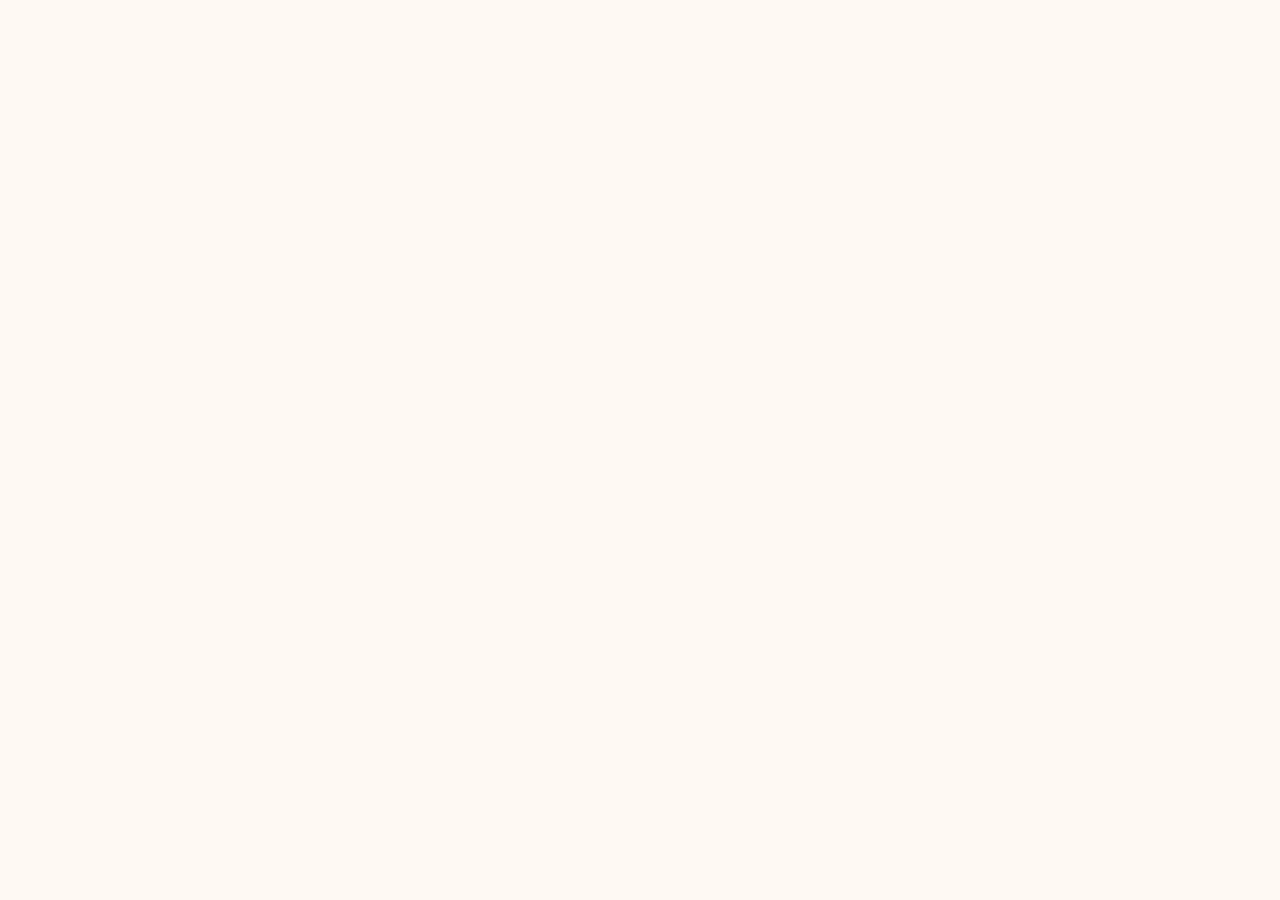
==== commit ba2a98b7: "全面优化：合并/重排至20页，放大SVG图，改进说课排版 - Slide 5: SVG放大至260×320，标注每节点度数，扩展概念框 - Slide 6: 虚线框缩短，左/右子树连线分色(蓝/橙) " ====
--- a/binary-tree-lecture/index.html
+++ b/binary-tree-lecture/index.html
@@ -7,6 +7,47 @@
 <link rel="stylesheet" href="assets/base.css">
 <link rel="stylesheet" href="assets/animations/animations.css">
 <link rel="stylesheet" href="style.css">
+<link rel="stylesheet" href="assets/themes/memphis-pop.css" id="theme-link">
+<style id="speaker-notes-style">
+/* ── 演讲者模式 (按T切换) ── */
+#speaker-panel {
+  position:fixed;bottom:0;left:0;right:0;z-index:9999;
+  background:rgba(15,15,20,0.96);color:#e0e0e0;
+  border-top:3px solid var(--accent);
+  max-height:45vh;overflow-y:auto;
+  padding:20px 28px 24px;
+  font-size:15px;line-height:1.85;
+  transform:translateY(100%);
+  transition:transform 0.3s cubic-bezier(0.4,0,0.2,1);
+  box-shadow:0 -8px 32px rgba(0,0,0,0.5);
+  backdrop-filter:blur(12px);
+}
+#speaker-panel.show {transform:translateY(0)}
+#speaker-panel .sp-header {
+  display:flex;justify-content:space-between;align-items:center;
+  margin-bottom:12px;padding-bottom:10px;
+  border-bottom:1px solid rgba(255,255,255,0.12);
+}
+#speaker-panel .sp-title {font-size:13px;color:var(--accent);font-weight:700;letter-spacing:1px}
+#speaker-panel .sp-slide-label {font-size:14px;color:#fff;font-weight:600}
+#speaker-panel .sp-hint {font-size:12px;color:#888}
+#speaker-panel .sp-script {font-size:16px;line-height:1.9}
+#speaker-panel .sp-board {
+  margin-top:12px;padding:12px 16px;
+  background:rgba(255,255,255,0.05);border-radius:8px;
+  border-left:3px solid var(--accent-2);
+}
+#speaker-panel .sp-board-label {font-size:12px;color:var(--accent-2);font-weight:700;margin-bottom:6px}
+#speaker-panel .sp-board pre {font-family:inherit;font-size:14px;line-height:1.8;margin:0;white-space:pre-wrap;color:#ccc}
+#speaker-panel .sp-empty {color:#666;font-style:italic;text-align:center;padding:20px}
+#speaker-toggle-hint {
+  position:fixed;top:10px;right:16px;z-index:10000;
+  font-size:11px;color:rgba(255,255,255,0.5);
+  background:rgba(0,0,0,0.5);padding:4px 10px;border-radius:4px;
+  pointer-events:none;transition:opacity 0.3s;
+}
+body.speaker-active #speaker-toggle-hint {color:var(--accent);background:rgba(0,0,0,0.8)}
+</style>
 </head>
 <body class="tpl-course-module" data-themes="memphis-pop,sunset-warm,engineering-whiteprint,academic-paper" data-theme-base="assets/themes/">
 <div class="deck">
@@ -16,7 +57,23 @@
      ════════════════════════════════════════════ -->
 <section class="slide full" data-title="封面">
   <div class="cover-book"><img src="textbook-cover.png" alt="人教版 信息技术 选择性必修1" onerror="this.parentElement.style.display='none'"></div>
-  <p class="kicker">信息技术 · 选择性必修1 &nbsp; §3.5 二叉树（第95—103页）</p>
+  <!-- Animated binary tree SVG -->
+  <svg class="cover-tree" viewBox="0 0 320 170" width="280" height="150">
+    <g class="cover-edge" style="animation-delay:0.8s"><line x1="160" y1="18" x2="85" y2="70" stroke="var(--accent)" stroke-width="1.8" opacity="0.5"/></g>
+    <g class="cover-edge" style="animation-delay:0.8s"><line x1="160" y1="18" x2="235" y2="70" stroke="var(--accent)" stroke-width="1.8" opacity="0.5"/></g>
+    <g class="cover-edge" style="animation-delay:1.4s"><line x1="85" y1="70" x2="35" y2="125" stroke="var(--accent-2)" stroke-width="1.5" opacity="0.45"/></g>
+    <g class="cover-edge" style="animation-delay:1.4s"><line x1="85" y1="70" x2="130" y2="125" stroke="var(--accent-2)" stroke-width="1.5" opacity="0.45"/></g>
+    <g class="cover-edge" style="animation-delay:1.4s"><line x1="235" y1="70" x2="190" y2="125" stroke="var(--accent-2)" stroke-width="1.5" opacity="0.45"/></g>
+    <g class="cover-edge" style="animation-delay:1.4s"><line x1="235" y1="70" x2="280" y2="125" stroke="var(--accent-2)" stroke-width="1.5" opacity="0.45"/></g>
+    <g class="cover-node" style="animation-delay:0s"><circle cx="160" cy="16" r="20" fill="var(--accent)" opacity="0.9"/><text x="160" y="22" text-anchor="middle" fill="#fff" font-size="15" font-weight="700">*</text></g>
+    <g class="cover-node" style="animation-delay:0.5s"><circle cx="85" cy="68" r="17" fill="var(--accent-2)" opacity="0.85"/><text x="85" y="73" text-anchor="middle" fill="#fff" font-size="13" font-weight="600">+</text></g>
+    <g class="cover-node" style="animation-delay:0.5s"><circle cx="235" cy="68" r="17" fill="var(--accent-2)" opacity="0.85"/><text x="235" y="73" text-anchor="middle" fill="#fff" font-size="13" font-weight="600">/</text></g>
+    <g class="cover-node" style="animation-delay:1.1s"><circle cx="35" cy="125" r="14" fill="var(--accent-3)" opacity="0.8"/><text x="35" y="130" text-anchor="middle" fill="#fff" font-size="12" font-weight="600">a</text></g>
+    <g class="cover-node" style="animation-delay:1.1s"><circle cx="130" cy="125" r="14" fill="var(--accent-3)" opacity="0.8"/><text x="130" y="130" text-anchor="middle" fill="#fff" font-size="12" font-weight="600">b</text></g>
+    <g class="cover-node" style="animation-delay:1.1s"><circle cx="190" cy="125" r="14" fill="var(--accent-3)" opacity="0.8"/><text x="190" y="130" text-anchor="middle" fill="#fff" font-size="12" font-weight="600">c</text></g>
+    <g class="cover-node" style="animation-delay:1.1s"><circle cx="280" cy="125" r="14" fill="var(--accent-3)" opacity="0.8"/><text x="280" y="130" text-anchor="middle" fill="#fff" font-size="12" font-weight="600">d</text></g>
+  </svg>
+  <p class="kicker">信息技术 · 选择性必修1 &nbsp; §3.5 二叉树</p>
   <h1 class="h1 mt-s">二叉树及其遍历</h1>
   <p class="lede mt-m" style="max-width:60ch">
     从京剧行当的分支结构，到计算机科学中组织数据的核心方式——<br>
@@ -27,11 +84,11 @@
     <div class="obj-chip">🔍 掌握三种遍历算法</div>
     <div class="obj-chip">💡 感受二叉树组织数据的高效性</div>
   </div>
-  <div class="deck-footer"><span>人教版《信息技术 选择性必修1》</span><span class="slide-number" data-current="1" data-total="16"></span></div>
-</section>
-
-<!-- ════════════════════════════════════════════
-     SLIDE 2 — 导入：从行当分支到树形结构 (P95-96)
+  <div class="deck-footer"><span>人教版《信息技术 选择性必修1》</span><span class="slide-number" data-current="1" data-total="20"></span></div>
+</section>
+
+<!-- ════════════════════════════════════════════
+     SLIDE 2 — 导入：从行当分支到树形结构
      ════════════════════════════════════════════ -->
 <section class="slide full" data-title="导入：从行当到树形结构">
   <p class="kicker">导入 · 问题驱动</p>
@@ -134,7 +191,7 @@
     生活中大量数据是<strong style="color:var(--accent)">一对多</strong>的层次结构——族谱、组织架构、文件目录……<br>
     这种分支结构，我们称之为<strong style="color:var(--accent-2)">树形结构</strong>。
   </div>
-  <div class="deck-footer"><span>人教版《信息技术 选择性必修1》· §3.5 二叉树</span><span class="slide-number" data-current="2" data-total="16"></span></div>
+  <div class="deck-footer"><span>人教版《信息技术 选择性必修1》· §3.5 二叉树</span><span class="slide-number" data-current="2" data-total="20"></span></div>
 </section>
 
 <!-- ════════════════════════════════════════════
@@ -173,7 +230,61 @@
 </section>
 
 <!-- ════════════════════════════════════════════
-     SLIDE 4 — 树形结构基本术语 (P96-97)
+     SLIDE 4 — 教学时间分配
+     ════════════════════════════════════════════ -->
+<section class="slide" data-title="教学时间分配">
+  <aside class="sidebar">
+    <div class="brand">信息技术 · §3.5</div>
+    <h5>时间总览</h5>
+    <p style="font-size:12px;color:var(--text-3);line-height:1.7">
+      本节共<strong style="color:var(--accent);font-size:16px">45</strong>分钟<br>
+      合理分配时间，确保<br>重点突出、节奏合理。
+    </p>
+    <h5>重点时段</h5>
+    <p style="font-size:12px;color:var(--text-3);line-height:1.8">
+      🟦 概念讲解 10 min<br>
+      🟧 遍历核心 <strong style="color:var(--accent-2)">15 min</strong><br>
+      🟩 应用实践 8 min
+    </p>
+  </aside>
+  <div class="main">
+    <p class="kicker">教学安排</p>
+    <h2 class="h2 mt-s">本节时间分配 (45分钟)</h2>
+    <p style="font-size:14px;color:var(--text-2);margin-bottom:10px">各环节时间规划如下——遍历算法是本节核心，占比最大。</p>
+    <div class="time-alloc-table">
+      <div class="ta-row">
+        <div class="ta-label">📖 情景导入</div>
+        <div class="ta-bar-wrap"><div class="ta-bar ta-bar-1" style="width:11%">5 min</div></div>
+      </div>
+      <div class="ta-row">
+        <div class="ta-label">📐 概念讲解</div>
+        <div class="ta-bar-wrap"><div class="ta-bar ta-bar-2" style="width:22%">10 min</div></div>
+      </div>
+      <div class="ta-row">
+        <div class="ta-label">🔄 遍历核心</div>
+        <div class="ta-bar-wrap"><div class="ta-bar ta-bar-3" style="width:33%">15 min</div></div>
+      </div>
+      <div class="ta-row">
+        <div class="ta-label">💡 应用实践</div>
+        <div class="ta-bar-wrap"><div class="ta-bar ta-bar-4" style="width:18%">8 min</div></div>
+      </div>
+      <div class="ta-row">
+        <div class="ta-label">✍️ 练习自检</div>
+        <div class="ta-bar-wrap"><div class="ta-bar ta-bar-5" style="width:11%">5 min</div></div>
+      </div>
+      <div class="ta-row">
+        <div class="ta-label">📝 课堂小结</div>
+        <div class="ta-bar-wrap"><div class="ta-bar ta-bar-6" style="width:5%">2 min</div></div>
+      </div>
+    </div>
+    <div class="callout mt-m">
+      <b>教学建议：</b>概念讲解与遍历算法共占25分钟，是本节重心。建议在遍历核心时段配合动画演示，帮助学生直观理解三种遍历的区别。
+    </div>
+  </div>
+</section>
+
+<!-- ════════════════════════════════════════════
+     SLIDE 5 — 树形结构基本术语 (P96-97)
      ════════════════════════════════════════════ -->
 <section class="slide" data-title="树形结构基本术语">
   <aside class="sidebar">
@@ -200,61 +311,77 @@
     <p class="kicker">3.5.1 二叉树的概念</p>
     <h2 class="h2 mt-s">树形结构的基本术语</h2>
 
-    <div class="grid" style="display:grid;grid-template-columns:220px 1fr;gap:20px;margin-top:14px">
+    <div class="grid" style="display:grid;grid-template-columns:260px 1fr;gap:22px;margin-top:14px">
       <!-- Annotated tree diagram -->
-      <div style="background:var(--surface);border:1px solid var(--border);border-radius:var(--radius);padding:12px;text-align:center">
-        <svg viewBox="0 0 200 260" width="200" height="260">
+      <div style="background:var(--surface);border:1px solid var(--border);border-radius:var(--radius);padding:16px;text-align:center">
+        <svg viewBox="0 0 260 320" width="260" height="320">
           <!-- Edges -->
-          <line x1="100" y1="28" x2="50" y2="90" stroke="var(--border-strong)" stroke-width="1.5"/>
-          <line x1="100" y1="28" x2="150" y2="90" stroke="var(--border-strong)" stroke-width="1.5"/>
-          <line x1="50" y1="90" x2="18" y2="160" stroke="var(--border-strong)" stroke-width="1.5"/>
-          <line x1="50" y1="90" x2="82" y2="160" stroke="var(--border-strong)" stroke-width="1.5"/>
-          <line x1="150" y1="90" x2="132" y2="160" stroke="var(--border-strong)" stroke-width="1.5"/>
-          <line x1="82" y1="160" x2="55" y2="218" stroke="var(--border-strong)" stroke-width="1.5"/>
-          <line x1="82" y1="160" x2="105" y2="218" stroke="var(--border-strong)" stroke-width="1.5"/>
-          <!-- Nodes -->
-          <circle cx="100" cy="20" r="14" fill="var(--accent)" stroke="var(--accent)" stroke-width="2"/><text x="100" y="25" text-anchor="middle" fill="#fff" font-size="11" font-weight="700">A</text>
-          <circle cx="50" cy="88" r="12" fill="var(--surface)" stroke="var(--accent-2)" stroke-width="2"/><text x="50" y="93" text-anchor="middle" fill="var(--text-1)" font-size="11" font-weight="600">B</text>
-          <circle cx="150" cy="88" r="12" fill="var(--surface)" stroke="var(--accent-2)" stroke-width="2"/><text x="150" y="93" text-anchor="middle" fill="var(--text-1)" font-size="11" font-weight="600">C</text>
-          <circle cx="18" cy="158" r="10" fill="var(--surface-2)" stroke="var(--accent-3)" stroke-width="1.5"/><text x="18" y="162" text-anchor="middle" fill="var(--text-2)" font-size="10">D</text>
-          <circle cx="82" cy="158" r="10" fill="var(--surface-2)" stroke="var(--accent-3)" stroke-width="1.5"/><text x="82" y="162" text-anchor="middle" fill="var(--text-2)" font-size="10">E</text>
-          <circle cx="132" cy="158" r="10" fill="var(--surface-2)" stroke="var(--accent-3)" stroke-width="1.5"/><text x="132" y="162" text-anchor="middle" fill="var(--text-2)" font-size="10">F</text>
-          <circle cx="55" cy="218" r="8" fill="var(--surface-2)" stroke="var(--border)" stroke-width="1"/><text x="55" y="221" text-anchor="middle" fill="var(--text-3)" font-size="9">G</text>
-          <circle cx="105" cy="218" r="8" fill="var(--surface-2)" stroke="var(--border)" stroke-width="1"/><text x="105" y="221" text-anchor="middle" fill="var(--text-3)" font-size="9">H</text>
+          <line x1="130" y1="32" x2="68" y2="98" stroke="var(--border-strong)" stroke-width="1.8"/>
+          <line x1="130" y1="32" x2="192" y2="98" stroke="var(--border-strong)" stroke-width="1.8"/>
+          <line x1="68" y1="98" x2="28" y2="172" stroke="var(--border-strong)" stroke-width="1.8"/>
+          <line x1="68" y1="98" x2="108" y2="172" stroke="var(--border-strong)" stroke-width="1.8"/>
+          <line x1="192" y1="98" x2="168" y2="172" stroke="var(--border-strong)" stroke-width="1.8"/>
+          <line x1="108" y1="172" x2="80" y2="238" stroke="var(--border-strong)" stroke-width="1.5"/>
+          <line x1="108" y1="172" x2="140" y2="238" stroke="var(--border-strong)" stroke-width="1.5"/>
+          <!-- Nodes with degree labels -->
+          <circle cx="130" cy="24" r="16" fill="var(--accent)" stroke="var(--accent)" stroke-width="2.5"/><text x="130" y="30" text-anchor="middle" fill="#fff" font-size="13" font-weight="700">A</text>
+          <text x="150" y="20" fill="var(--accent)" font-size="9" font-weight="600">度=2</text>
+          <circle cx="68" cy="96" r="14" fill="var(--surface)" stroke="var(--accent-2)" stroke-width="2.5"/><text x="68" y="102" text-anchor="middle" fill="var(--text-1)" font-size="12" font-weight="600">B</text>
+          <text x="85" y="96" fill="var(--accent-2)" font-size="8.5" font-weight="600">度=2</text>
+          <circle cx="192" cy="96" r="14" fill="var(--surface)" stroke="var(--accent-2)" stroke-width="2.5"/><text x="192" y="102" text-anchor="middle" fill="var(--text-1)" font-size="12" font-weight="600">C</text>
+          <text x="210" y="96" fill="var(--accent-2)" font-size="8.5" font-weight="600">度=1</text>
+          <circle cx="28" cy="172" r="11" fill="var(--surface)" stroke="var(--accent-3)" stroke-width="2"/><text x="28" y="177" text-anchor="middle" fill="var(--text-2)" font-size="11">D</text>
+          <text x="42" y="170" fill="var(--accent-3)" font-size="8">度=0</text>
+          <circle cx="108" cy="172" r="11" fill="var(--surface)" stroke="var(--accent-3)" stroke-width="2"/><text x="108" y="177" text-anchor="middle" fill="var(--text-2)" font-size="11">E</text>
+          <text x="120" y="170" fill="var(--accent-3)" font-size="8">度=0</text>
+          <circle cx="168" cy="172" r="11" fill="var(--surface)" stroke="var(--accent-3)" stroke-width="2"/><text x="168" y="177" text-anchor="middle" fill="var(--text-2)" font-size="11">F</text>
+          <text x="145" y="170" fill="var(--accent-3)" font-size="8">度=0</text>
+          <circle cx="80" cy="240" r="9" fill="var(--surface)" stroke="var(--border)" stroke-width="1.8"/><text x="80" y="244" text-anchor="middle" fill="var(--text-3)" font-size="10">G</text>
+          <circle cx="140" cy="240" r="9" fill="var(--surface)" stroke="var(--border)" stroke-width="1.8"/><text x="140" y="244" text-anchor="middle" fill="var(--text-3)" font-size="10">H</text>
           <!-- Annotations -->
-          <text x="190" y="24" fill="var(--accent)" font-size="9" font-weight="700">← 根节点</text>
-          <text x="190" y="162" fill="var(--accent-3)" font-size="9" font-weight="600">← 叶节点 (度为0)</text>
-          <text x="190" y="92" fill="var(--accent-2)" font-size="9" font-weight="600">← 内部节点</text>
-          <!-- Level indicators -->
-          <text x="5" y="45" fill="var(--text-3)" font-size="8">L1</text>
-          <text x="5" y="130" fill="var(--text-3)" font-size="8">L2</text>
-          <text x="5" y="176" fill="var(--text-3)" font-size="8">L3</text>
-          <text x="5" y="235" fill="var(--text-3)" font-size="8">L4</text>
+          <text x="250" y="30" fill="var(--accent)" font-size="10" font-weight="700">← 根节点</text>
+          <text x="250" y="102" fill="var(--accent-2)" font-size="10" font-weight="600">← 内部节点</text>
+          <text x="250" y="176" fill="var(--accent-3)" font-size="10" font-weight="600">← 叶节点(度=0)</text>
+          <!-- Level labels -->
+          <text x="10" y="48" fill="var(--text-3)" font-size="9">L1</text>
+          <text x="10" y="128" fill="var(--text-3)" font-size="9">L2</text>
+          <text x="10" y="200" fill="var(--text-3)" font-size="9">L3</text>
+          <text x="10" y="264" fill="var(--text-3)" font-size="9">L4</text>
+          <!-- Depth indicator -->
+          <text x="198" y="262" fill="var(--text-3)" font-size="8.5">深度=4</text>
         </svg>
-        <p style="font-size:10px;color:var(--text-3);margin-top:4px">图 3.5.3 树形结构示意图（重构）</p>
-      </div>
-
-      <div style="display:flex;flex-direction:column;gap:10px">
-        <div class="concept-box" style="padding:14px 18px">
-          <p style="font-size:13px;color:var(--text-2);line-height:1.9;margin:0">
-            <strong style="color:var(--accent)">节点度：</strong>节点拥有的子树个数<br>
-            <strong style="color:var(--accent)">树的度：</strong>所有节点度的最大值<br>
-            <span style="color:var(--text-3)">例如图中：A的度=2，B的度=2，C的度=1，树的度=2</span>
+        <p style="font-size:11px;color:var(--text-3);margin-top:6px">图 3.5.3 树形结构示意图（每个节点标注度）</p>
+      </div>
+
+      <div style="display:flex;flex-direction:column;gap:14px">
+        <div class="concept-box" style="padding:15px 20px">
+          <h4 style="margin:0 0 8px;font-size:14px;color:var(--accent)">🔵 节点度 (Degree)</h4>
+          <p style="font-size:13px;color:var(--text-2);line-height:1.85;margin:0">
+            <strong style="color:var(--accent)">节点度：</strong>节点拥有的<strong>子树个数</strong>。图中：A度=2，B度=2，C度=1，D/E/F/G/H度=0。<br>
+            <strong style="color:var(--accent)">树的度：</strong>所有节点度的<strong>最大值</strong>。图中树的度=<strong style="color:var(--accent)">2</strong>。<br>
+            <span style="color:var(--text-3);font-size:12px">度的分类：度=0→<strong>叶节点</strong>（D/E/F/G/H）；度=1→单分支节点（C）；度=2→双分支节点（A/B）。二叉树中每个节点度≤2。</span>
           </p>
         </div>
-        <div class="concept-box" style="padding:14px 18px">
-          <p style="font-size:13px;color:var(--text-2);line-height:1.9;margin:0">
-            <strong style="color:var(--accent)">双亲/孩子/兄弟：</strong>B和C是A的孩子，A是B和C的双亲。B和C互为兄弟。<br>
-            <strong style="color:var(--accent)">层次/深度：</strong>根在第1层，孩子逐层+1。此树深度为4。
+        <div class="concept-box" style="padding:15px 20px">
+          <h4 style="margin:0 0 8px;font-size:14px;color:var(--accent-2)">🟠 双亲·孩子·兄弟</h4>
+          <p style="font-size:13px;color:var(--text-2);line-height:1.85;margin:0">
+            B和C是A的<strong>孩子</strong>，A是B和C的<strong>双亲</strong>。B和C互为<strong>兄弟</strong>。<br>
+            <strong style="color:var(--accent-2)">层次：</strong>根在第1层，子节点逐层+1。<strong style="color:var(--accent-2)">深度：</strong>此树共4层，深度=4。<br>
+            <span style="color:var(--text-3);font-size:12px">根节点是唯一没有双亲的节点；叶节点是没有孩子的节点（度为0）。</span>
           </p>
         </div>
-      </div>
-    </div>
-  </div>
-</section>
-
-<!-- ════════════════════════════════════════════
-     SLIDE 5 — 二叉树定义 (P97-98)
+        <div class="concept-box" style="padding:12px 20px">
+          <p style="font-size:13px;color:var(--text-2);line-height:1.8;margin:0">
+            <strong style="color:var(--accent-3)">🟢 核心认识：</strong>树形结构是描述<strong>层次关系</strong>的数学模型。与线性结构（一对一）不同，树形结构表达<strong style="color:var(--accent-2)">一对多</strong>的关系。二叉树是其中最基础、最重要的一种——每个节点最多两个子树，且左右有序。
+          </p>
+        </div>
+      </div>
+    </div>
+  </div>
+</section>
+
+<!-- ════════════════════════════════════════════
+     SLIDE 6 — 二叉树定义 (P97-98)
      ════════════════════════════════════════════ -->
 <section class="slide" data-title="二叉树的定义">
   <aside class="sidebar">
@@ -298,29 +425,29 @@
     </div>
 
     <!-- Left/Right subtree visualization -->
-    <div style="background:var(--surface);border:1px solid var(--border);border-radius:var(--radius);padding:18px;margin-top:14px;text-align:center">
-      <svg viewBox="0 0 420 200" width="420" height="200" style="max-width:100%">
+    <div style="background:var(--surface);border:1px solid var(--border);border-radius:var(--radius);padding:14px 18px;margin-top:14px;text-align:center">
+      <svg viewBox="0 0 420 178" width="420" height="178" style="max-width:100%">
         <!-- Root -->
-        <circle cx="210" cy="30" r="20" fill="var(--accent)" stroke="var(--accent)" stroke-width="2"/><text x="210" y="36" text-anchor="middle" fill="#fff" font-size="14" font-weight="700">A</text>
-        <!-- Edges -->
-        <line x1="200" y1="48" x2="100" y2="100" stroke="var(--accent)" stroke-width="2"/>
-        <line x1="220" y1="48" x2="320" y2="100" stroke="var(--accent-2)" stroke-width="2"/>
-        <!-- Left subtree box -->
-        <rect x="30" y="85" width="140" height="96" rx="8" fill="none" stroke="var(--accent)" stroke-width="1.5" stroke-dasharray="6,3"/>
-        <text x="100" y="78" text-anchor="middle" fill="var(--accent)" font-size="12" font-weight="700">左子树</text>
-        <circle cx="70" cy="110" r="14" fill="var(--surface)" stroke="var(--accent)" stroke-width="1.5"/><text x="70" y="115" text-anchor="middle" fill="var(--text-1)" font-size="11" font-weight="600">B</text>
-        <line x1="62" y1="122" x2="40" y2="158" stroke="var(--border)" stroke-width="1.2"/>
-        <line x1="78" y1="122" x2="100" y2="158" stroke="var(--border)" stroke-width="1.2"/>
-        <circle cx="40" cy="165" r="10" fill="var(--surface-2)" stroke="var(--border)" stroke-width="1"/><text x="40" y="168" text-anchor="middle" fill="var(--text-2)" font-size="9">D</text>
-        <circle cx="100" cy="165" r="10" fill="var(--surface-2)" stroke="var(--border)" stroke-width="1"/><text x="100" y="168" text-anchor="middle" fill="var(--text-2)" font-size="9">E</text>
-        <!-- Right subtree box -->
-        <rect x="250" y="85" width="140" height="96" rx="8" fill="none" stroke="var(--accent-2)" stroke-width="1.5" stroke-dasharray="6,3"/>
-        <text x="320" y="78" text-anchor="middle" fill="var(--accent-2)" font-size="12" font-weight="700">右子树</text>
-        <circle cx="290" cy="110" r="14" fill="var(--surface)" stroke="var(--accent-2)" stroke-width="1.5"/><text x="290" y="115" text-anchor="middle" fill="var(--text-1)" font-size="11" font-weight="600">C</text>
-        <line x1="282" y1="122" x2="260" y2="158" stroke="var(--border)" stroke-width="1.2"/>
-        <line x1="298" y1="122" x2="320" y2="158" stroke="var(--border)" stroke-width="1.2"/>
-        <circle cx="260" cy="165" r="10" fill="var(--surface-2)" stroke="var(--border)" stroke-width="1"/><text x="260" y="168" text-anchor="middle" fill="var(--text-2)" font-size="9">F</text>
-        <circle cx="320" cy="165" r="10" fill="var(--surface-2)" stroke="var(--border)" stroke-width="1"/><text x="320" y="168" text-anchor="middle" fill="var(--text-2)" font-size="9">G</text>
+        <circle cx="210" cy="28" r="20" fill="var(--accent)" stroke="var(--accent)" stroke-width="2"/><text x="210" y="34" text-anchor="middle" fill="#fff" font-size="14" font-weight="700">A</text>
+        <!-- Edges from root: blue->left, orange->right -->
+        <line x1="200" y1="46" x2="100" y2="92" stroke="var(--accent)" stroke-width="2.2"/>
+        <line x1="220" y1="46" x2="320" y2="92" stroke="var(--accent-2)" stroke-width="2.2"/>
+        <!-- Left subtree box (shorter, all blue theme) -->
+        <rect x="30" y="78" width="140" height="80" rx="8" fill="none" stroke="var(--accent)" stroke-width="1.5" stroke-dasharray="6,3"/>
+        <text x="100" y="72" text-anchor="middle" fill="var(--accent)" font-size="12" font-weight="700">左子树</text>
+        <circle cx="70" cy="102" r="13" fill="var(--surface)" stroke="var(--accent)" stroke-width="1.5"/><text x="70" y="107" text-anchor="middle" fill="var(--text-1)" font-size="11" font-weight="600">B</text>
+        <line x1="62" y1="114" x2="40" y2="144" stroke="var(--accent)" stroke-width="1.3"/>
+        <line x1="78" y1="114" x2="100" y2="144" stroke="var(--accent)" stroke-width="1.3"/>
+        <circle cx="40" cy="151" r="10" fill="var(--surface)" stroke="var(--accent)" stroke-width="1"/><text x="40" y="154" text-anchor="middle" fill="var(--text-1)" font-size="9">D</text>
+        <circle cx="100" cy="151" r="10" fill="var(--surface)" stroke="var(--accent)" stroke-width="1"/><text x="100" y="154" text-anchor="middle" fill="var(--text-1)" font-size="9">E</text>
+        <!-- Right subtree box (shorter, all orange theme) -->
+        <rect x="250" y="78" width="140" height="80" rx="8" fill="none" stroke="var(--accent-2)" stroke-width="1.5" stroke-dasharray="6,3"/>
+        <text x="320" y="72" text-anchor="middle" fill="var(--accent-2)" font-size="12" font-weight="700">右子树</text>
+        <circle cx="290" cy="102" r="13" fill="var(--surface)" stroke="var(--accent-2)" stroke-width="1.5"/><text x="290" y="107" text-anchor="middle" fill="var(--text-1)" font-size="11" font-weight="600">C</text>
+        <line x1="282" y1="114" x2="260" y2="144" stroke="var(--accent-2)" stroke-width="1.3"/>
+        <line x1="298" y1="114" x2="320" y2="144" stroke="var(--accent-2)" stroke-width="1.3"/>
+        <circle cx="260" cy="151" r="10" fill="var(--surface)" stroke="var(--accent-2)" stroke-width="1"/><text x="260" y="154" text-anchor="middle" fill="var(--text-1)" font-size="9">F</text>
+        <circle cx="320" cy="151" r="10" fill="var(--surface)" stroke="var(--accent-2)" stroke-width="1"/><text x="320" y="154" text-anchor="middle" fill="var(--text-1)" font-size="9">G</text>
       </svg>
     </div>
     <div class="callout">
@@ -330,7 +457,7 @@
 </section>
 
 <!-- ════════════════════════════════════════════
-     SLIDE 6 — 四种形态 + 满/完全二叉树 (P98)
+     SLIDE 7 — 四种形态 + 满/完全二叉树 (P98)
      ════════════════════════════════════════════ -->
 <section class="slide" data-title="二叉树的形态">
   <aside class="sidebar">
@@ -423,7 +550,7 @@
 </section>
 
 <!-- ════════════════════════════════════════════
-     SLIDE 7 — 遍历概念 (P99-100)
+     SLIDE 8 — 遍历概念 (P99-100)
      ════════════════════════════════════════════ -->
 <section class="slide" data-title="遍历的概念">
   <aside class="sidebar">
@@ -479,7 +606,7 @@
 </section>
 
 <!-- ════════════════════════════════════════════
-     SLIDE 8 — 先根序遍历 (P100)
+     SLIDE 9 — 先根序遍历 (P100)
      ════════════════════════════════════════════ -->
 <section class="slide" data-title="先根序遍历" id="slide-preorder">
   <aside class="sidebar">
@@ -548,7 +675,7 @@
 </section>
 
 <!-- ════════════════════════════════════════════
-     SLIDE 9 — 中根序遍历 (P101)
+     SLIDE 10 — 中根序遍历 (P101)
      ════════════════════════════════════════════ -->
 <section class="slide" data-title="中根序遍历" id="slide-inorder">
   <aside class="sidebar">
@@ -616,7 +743,7 @@
 </section>
 
 <!-- ════════════════════════════════════════════
-     SLIDE 10 — 后根序遍历 (P101)
+     SLIDE 11 — 后根序遍历 (P101)
      ════════════════════════════════════════════ -->
 <section class="slide" data-title="后根序遍历" id="slide-postorder">
   <aside class="sidebar">
@@ -684,7 +811,7 @@
 </section>
 
 <!-- ════════════════════════════════════════════
-     SLIDE 11 — 三种遍历对比
+     SLIDE 12 — 三种遍历对比
      ════════════════════════════════════════════ -->
 <section class="slide" data-title="三种遍历对比">
   <aside class="sidebar">
@@ -710,25 +837,65 @@
     <p class="kicker">遍历总结</p>
     <h2 class="h2 mt-s">三种遍历对比 · 同一棵树，三种视角</h2>
 
-    <table class="cmp-table" style="margin-top:16px">
-      <thead><tr><th>遍历方式</th><th>次序</th><th>序列结果</th><th>表达式类型</th><th>应用场景</th></tr></thead>
-      <tbody>
-        <tr><td><strong style="color:var(--accent)">先根序</strong></td><td>根→左→右</td><td class="mono">* + a b / c d</td><td>前缀式（波兰式）</td><td>复制树结构、表达式解析</td></tr>
-        <tr><td><strong style="color:var(--accent-2)">中根序</strong></td><td>左→根→右</td><td class="mono">a + b * c / d</td><td>中缀式（日常算式）</td><td><strong>输出排序序列</strong>（BST）</td></tr>
-        <tr><td><strong style="color:var(--accent-3)">后根序</strong></td><td>左→右→根</td><td class="mono">a b + c d / *</td><td>后缀式（逆波兰式）</td><td><strong>计算机表达式求值</strong>、删除树</td></tr>
-      </tbody>
-    </table>
-
-    <div class="cmp-grid" style="margin-top:16px">
-      <div class="cmp-card"><div class="card-icon">🔵</div><h4 style="color:var(--accent)">先根序口诀</h4><p class="mono-seq">遇根就访问</p><p style="font-size:12px;color:var(--text-3)">看到节点就记录</p></div>
-      <div class="cmp-card"><div class="card-icon">🟠</div><h4 style="color:var(--accent-2)">中根序口诀</h4><p class="mono-seq">左完再取根</p><p style="font-size:12px;color:var(--text-3)">左子树走到底再回头</p></div>
-      <div class="cmp-card"><div class="card-icon">🟢</div><h4 style="color:var(--accent-3)">后根序口诀</h4><p class="mono-seq">左右走完再拿根</p><p style="font-size:12px;color:var(--text-3)">左右都处理完才碰根</p></div>
-    </div>
-  </div>
-</section>
-
-<!-- ════════════════════════════════════════════
-     SLIDE 12 — 表达式二叉树应用
+    <div class="trav-compare-cards" style="display:grid;grid-template-columns:repeat(3,1fr);gap:16px;margin-top:16px">
+      <!-- Preorder card -->
+      <div class="trav-card" style="border-top:4px solid var(--accent)">
+        <div class="trav-card-header" style="background:var(--accent);color:#fff;text-align:center;padding:12px 16px;border-radius:var(--radius) var(--radius) 0 0">
+          <p style="font-size:18px;font-weight:700;margin:0">🔵 先根序遍历</p>
+          <p style="font-size:12px;opacity:0.9;margin:4px 0 0">根 → 左 → 右</p>
+        </div>
+        <div style="padding:16px;background:var(--surface);border:1px solid var(--border);border-top:none;border-radius:0 0 var(--radius) var(--radius)">
+          <p style="font-size:12px;color:var(--text-3);margin:0 0 4px"><strong>口诀</strong></p>
+          <p style="font-size:15px;color:var(--accent);font-weight:700;margin:0 0 10px">"遇根就访问"</p>
+          <p style="font-size:12px;color:var(--text-3);margin:0 0 4px"><strong>序列示例</strong></p>
+          <p style="font-family:'JetBrains Mono',monospace;font-size:16px;color:var(--text-1);margin:0 0 10px">* + a b / c d</p>
+          <p style="font-size:12px;color:var(--text-3);margin:0 0 4px"><strong>表达式类型</strong></p>
+          <p style="font-size:13px;color:var(--text-2);margin:0 0 10px">前缀表达式（波兰式）</p>
+          <p style="font-size:12px;color:var(--text-3);margin:0 0 4px"><strong>应用场景</strong></p>
+          <p style="font-size:13px;color:var(--text-2);margin:0">复制树结构、表达式解析、序列化二叉树</p>
+        </div>
+      </div>
+      <!-- Inorder card -->
+      <div class="trav-card" style="border-top:4px solid var(--accent-2)">
+        <div class="trav-card-header" style="background:var(--accent-2);color:#fff;text-align:center;padding:12px 16px;border-radius:var(--radius) var(--radius) 0 0">
+          <p style="font-size:18px;font-weight:700;margin:0">🟠 中根序遍历</p>
+          <p style="font-size:12px;opacity:0.9;margin:4px 0 0">左 → 根 → 右</p>
+        </div>
+        <div style="padding:16px;background:var(--surface);border:1px solid var(--border);border-top:none;border-radius:0 0 var(--radius) var(--radius)">
+          <p style="font-size:12px;color:var(--text-3);margin:0 0 4px"><strong>口诀</strong></p>
+          <p style="font-size:15px;color:var(--accent-2);font-weight:700;margin:0 0 10px">"左完再取根"</p>
+          <p style="font-size:12px;color:var(--text-3);margin:0 0 4px"><strong>序列示例</strong></p>
+          <p style="font-family:'JetBrains Mono',monospace;font-size:16px;color:var(--text-1);margin:0 0 10px">a + b * c / d</p>
+          <p style="font-size:12px;color:var(--text-3);margin:0 0 4px"><strong>表达式类型</strong></p>
+          <p style="font-size:13px;color:var(--text-2);margin:0 0 10px">中缀表达式（日常算式）</p>
+          <p style="font-size:12px;color:var(--text-3);margin:0 0 4px"><strong>应用场景</strong></p>
+          <p style="font-size:13px;color:var(--text-2);margin:0">输出排序序列（BST升序）、表达式可读表示</p>
+        </div>
+      </div>
+      <!-- Postorder card -->
+      <div class="trav-card" style="border-top:4px solid var(--accent-3)">
+        <div class="trav-card-header" style="background:var(--accent-3);color:#fff;text-align:center;padding:12px 16px;border-radius:var(--radius) var(--radius) 0 0">
+          <p style="font-size:18px;font-weight:700;margin:0">🟢 后根序遍历</p>
+          <p style="font-size:12px;opacity:0.9;margin:4px 0 0">左 → 右 → 根</p>
+        </div>
+        <div style="padding:16px;background:var(--surface);border:1px solid var(--border);border-top:none;border-radius:0 0 var(--radius) var(--radius)">
+          <p style="font-size:12px;color:var(--text-3);margin:0 0 4px"><strong>口诀</strong></p>
+          <p style="font-size:15px;color:var(--accent-3);font-weight:700;margin:0 0 10px">"左右走完再拿根"</p>
+          <p style="font-size:12px;color:var(--text-3);margin:0 0 4px"><strong>序列示例</strong></p>
+          <p style="font-family:'JetBrains Mono',monospace;font-size:16px;color:var(--text-1);margin:0 0 10px">a b + c d / *</p>
+          <p style="font-size:12px;color:var(--text-3);margin:0 0 4px"><strong>表达式类型</strong></p>
+          <p style="font-size:13px;color:var(--text-2);margin:0 0 10px">后缀表达式（逆波兰式）</p>
+          <p style="font-size:12px;color:var(--text-3);margin:0 0 4px"><strong>应用场景</strong></p>
+          <p style="font-size:13px;color:var(--text-2);margin:0">计算机表达式求值、删除树（先删子节点）</p>
+        </div>
+      </div>
+    </div>
+  </div>
+
+</section>
+
+<!-- ════════════════════════════════════════════
+     SLIDE 13 — 表达式二叉树应用
      ════════════════════════════════════════════ -->
 <section class="slide" data-title="表达式二叉树应用">
   <aside class="sidebar">
@@ -782,7 +949,7 @@
 </section>
 
 <!-- ════════════════════════════════════════════
-     SLIDE 13 — 动物园馆舍问题 (P99, P102)
+     SLIDE 14 — 动物园馆舍问题 (P99, P102)
      ════════════════════════════════════════════ -->
 <section class="slide" data-title="动物园馆舍问题">
   <aside class="sidebar">
@@ -895,9 +1062,56 @@
 </section>
 
 <!-- ════════════════════════════════════════════
-     SLIDE 14 — 动手练习 (P103)
-     ════════════════════════════════════════════ -->
-<section class="slide" data-title="动手练习">
+     SLIDE 15 — 小组讨论
+     ════════════════════════════════════════════ -->
+<section class="slide" data-title="小组讨论">
+  <aside class="sidebar">
+    <div class="brand">信息技术 · §3.5</div>
+    <h5>讨论规则</h5>
+    <p style="font-size:12px;color:var(--text-3);line-height:1.7">
+      每题讨论<strong style="color:var(--accent)">3分钟</strong><br>
+      每组选一名代表发言<br>
+      鼓励不同观点碰撞
+    </p>
+    <h5>计时器</h5>
+    <div id="disc-timer-display" style="font-family:'JetBrains Mono',monospace;font-size:32px;font-weight:700;color:var(--accent);text-align:center;margin-top:4px">3:00</div>
+    <button id="disc-timer-btn" onclick="startDiscTimer()" style="display:block;width:100%;margin-top:8px;padding:8px;border-radius:6px;border:1.5px solid var(--accent);background:var(--surface);color:var(--accent);cursor:pointer;font-size:13px;font-weight:600">▶ 开始计时</button>
+    <button onclick="resetDiscTimer()" style="display:block;width:100%;margin-top:6px;padding:6px;border-radius:6px;border:1px solid var(--border);background:var(--surface);color:var(--text-2);cursor:pointer;font-size:12px">↺ 重置</button>
+    <p id="disc-timeup" style="display:none;font-size:13px;color:var(--accent-2);font-weight:700;text-align:center;margin-top:8px">⏰ 时间到！</p>
+  </aside>
+  <div class="main">
+    <p class="kicker">思维碰撞</p>
+    <h2 class="h2 mt-s">小组讨论：拓展你的思考</h2>
+    <p style="font-size:14px;color:var(--text-2);margin-bottom:16px">每题讨论3分钟，完成后请小组代表分享观点。</p>
+
+    <div class="exercise" style="margin-bottom:16px">
+      <p style="font-weight:700;color:var(--text-1);font-size:16px;margin:0">讨论一：二叉树的局限性</p>
+      <p style="font-size:14px;color:var(--text-2);margin:10px 0;line-height:1.8">
+        如果动物园某个馆舍有<strong style="color:var(--accent)">三条路</strong>连接其他馆舍，还能用<strong>二叉树</strong>建模吗？为什么？
+      </p>
+      <div class="disc-hint" style="background:var(--surface-2);padding:10px 14px;border-radius:8px;margin-top:8px">
+        <span style="font-weight:700;color:var(--accent-2);font-size:12px">💡 提示：</span>
+        <span style="font-size:12px;color:var(--text-3)">回顾二叉树的定义——每个节点最多有几个子节点？如果度超过2，还满足二叉树的定义吗？</span>
+      </div>
+    </div>
+
+    <div class="exercise">
+      <p style="font-weight:700;color:var(--text-1);font-size:16px;margin:0">讨论二：数据结构的多样性</p>
+      <p style="font-size:14px;color:var(--text-2);margin:10px 0;line-height:1.8">
+        除了二叉树，你还知道哪些<strong style="color:var(--accent)">数据结构</strong>？它们分别适合解决<strong style="color:var(--accent-2)">什么场景</strong>的问题？
+      </p>
+      <div class="disc-hint" style="background:var(--surface-2);padding:10px 14px;border-radius:8px;margin-top:8px">
+        <span style="font-weight:700;color:var(--accent-2);font-size:12px">💡 提示：</span>
+        <span style="font-size:12px;color:var(--text-3)">想一想我们学过的线性表、栈、队列……还有没有其他树形结构、图结构？它们各有什么优势？</span>
+      </div>
+    </div>
+  </div>
+</section>
+
+<!-- ════════════════════════════════════════════
+     SLIDE 16 — 练习与自检
+     ════════════════════════════════════════════ -->
+<section class="slide" data-title="练习与自检">
   <aside class="sidebar">
     <div class="brand">信息技术 · §3.5</div>
     <h5>学习目标</h5>
@@ -915,8 +1129,8 @@
     <p style="font-size:12px;color:var(--text-3)">P.103 练习提升<br>第1—2题</p>
   </aside>
   <div class="main">
-    <p class="kicker">练习提升</p>
-    <h2 class="h2 mt-s">动手练习：巩固你的理解</h2>
+    <p class="kicker">练习与自检</p>
+    <h2 class="h2 mt-s">动脑动手：巩固你的理解</h2>
 
     <div class="exercise">
       <p style="font-weight:700;color:var(--text-1);font-size:16px;margin:0">练习一 · 找出二叉树</p>
@@ -930,6 +1144,8 @@
         <span style="background:var(--surface);padding:4px 12px;border-radius:6px;border:1px solid var(--border)">D. 根只有右子树，右子树根又有左右子树</span>
       </div>
       <p style="font-size:12px;color:var(--accent);margin-top:8px">提示：回忆二叉树的两个核心特点——度≤2 且 左右有序。</p>
+      <button class="ans-btn" onclick="toggleAns(this)">🔍 查看答案</button>
+      <div class="ans-reveal"><strong>答案：</strong>A、B、D 是二叉树，C 不是——C 的根节点有3个子节点，度超过2，违反二叉树定义。</div>
     </div>
 
     <div class="exercise" style="margin-top:14px">
@@ -963,305 +1179,391 @@
         </div>
       </div>
       <p style="font-size:12px;color:var(--accent);margin-top:4px">提示：注意左右子树的区分！形态(a)和(b)都合法。想想还有哪些？（答案是5种）</p>
-    </div>
-  </div>
-</section>
-
-<!-- ════════════════════════════════════════════
-     SLIDE 15 — 互动自检
-     ════════════════════════════════════════════ -->
-<section class="slide" data-title="互动自检">
-  <aside class="sidebar">
-    <div class="brand">信息技术 · §3.5</div>
-    <h5>学习目标</h5>
-    <ul class="obj-list">
-      <li class="done">认识树形结构与二叉树概念</li>
-      <li class="done">理解二叉树定义与基本形态</li>
-      <li class="done">区分满二叉树与完全二叉树</li>
-      <li class="done">理解遍历的含义</li>
-      <li class="done">掌握三种遍历算法</li>
-      <li class="done">用遍历思想解决实际问题</li>
-    </ul>
-    <h5>自检说明</h5>
-    <p style="font-size:12px;color:var(--text-3);line-height:1.7">
-      点击每个选项查看对错。<br>
-      目标：<strong>4题全对</strong>。
-    </p>
-  </aside>
-  <div class="main">
-    <p class="kicker">互动自检</p>
-    <h2 class="h2 mt-s">来，检验一下你的理解！</h2>
-    <p style="font-size:14px;color:var(--text-2);margin-bottom:12px">点击选项即可查看答案——</p>
-
-    <p style="font-weight:700;color:var(--text-1);margin:14px 0 6px;font-size:15px">Q1. 关于二叉树，以下说法正确的是？</p>
-    <div class="mcq" onclick="this.classList.add('reveal-wrong');this.querySelector('.feedback').textContent='✗ 二叉树可以为空（n=0）。空树也是一棵二叉树。'"><div class="letter">A</div><div>二叉树至少有一个节点</div><div class="feedback"></div></div>
-    <div class="mcq" onclick="this.classList.add('reveal-correct');this.querySelector('.feedback').textContent='✓ 正确！每个节点最多有两棵子树，没有或只有一棵都是允许的。'"><div class="letter">B</div><div>二叉树中，每个节点的度可以等于0、1或2</div><div class="feedback"></div></div>
-    <div class="mcq" onclick="this.classList.add('reveal-wrong');this.querySelector('.feedback').textContent='✗ 左右子树次序不可颠倒。即使只有一棵子树，也要明确是左还是右。'"><div class="letter">C</div><div>二叉树中，左子树和右子树的次序可以交换</div><div class="feedback"></div></div>
-
-    <p style="font-weight:700;color:var(--text-1);margin:16px 0 6px;font-size:15px">Q2. 满二叉树与完全二叉树的关系是？</p>
-    <div class="mcq" onclick="this.classList.add('reveal-wrong');this.querySelector('.feedback').textContent='✗ 完全二叉树不一定是满二叉树。去掉满二叉树最后几个叶节点得到完全二叉树。'"><div class="letter">A</div><div>完全二叉树一定是满二叉树</div><div class="feedback"></div></div>
-    <div class="mcq" onclick="this.classList.add('reveal-correct');this.querySelector('.feedback').textContent='✓ 正确！满二叉树是完全二叉树的特例。'"><div class="letter">B</div><div>满二叉树一定是完全二叉树</div><div class="feedback"></div></div>
-    <div class="mcq" onclick="this.classList.add('reveal-wrong');this.querySelector('.feedback').textContent='✗ 两者有关系：满二叉树是一种特殊的完全二叉树。'"><div class="letter">C</div><div>满二叉树和完全二叉树没有关系</div><div class="feedback"></div></div>
-
-    <p style="font-weight:700;color:var(--text-1);margin:16px 0 6px;font-size:15px">Q3. 对于表达式二叉树 (a+b)×(c/d)，后根序遍历的结果是？</p>
-    <div class="mcq" onclick="this.classList.add('reveal-wrong');this.querySelector('.feedback').textContent='✗ 这是先根序（前缀表达式/波兰式）的结果。'"><div class="letter">A</div><div style="font-family:'JetBrains Mono',monospace">* + a b / c d</div><div class="feedback"></div></div>
-    <div class="mcq" onclick="this.classList.add('reveal-wrong');this.querySelector('.feedback').textContent='✗ 这是中根序（中缀表达式）的结果。注意需要加括号：(a+b)*(c/d)。'"><div class="letter">B</div><div style="font-family:'JetBrains Mono',monospace">a + b * c / d</div><div class="feedback"></div></div>
-    <div class="mcq" onclick="this.classList.add('reveal-correct');this.querySelector('.feedback').textContent='✓ 正确！后根序 = 后缀表达式（逆波兰式），计算机用这个形式求值。'"><div class="letter">C</div><div style="font-family:'JetBrains Mono',monospace">a b + c d / *</div><div class="feedback"></div></div>
-  </div>
-</section>
-
-<!-- ════════════════════════════════════════════
-     SLIDE 16 — 课堂小结
+      <button class="ans-btn" onclick="toggleAns(this)">🔍 查看答案</button>
+      <div class="ans-reveal"><strong>答案：</strong>两人都正确！3个节点的二叉树共有<strong>5种</strong>不同形态：① 根+左子树+右子树（各1节点）② 根→左→左 ③ 根→左→右 ④ 根→右→左 ⑤ 根→右→右。注意左右有序——根→左→左 和 根→右→右 是不同形态。</div>
+    </div>
+
+    <!-- 互动自检 MCQ -->
+    <div style="margin-top:16px;border-top:1px solid var(--border);padding-top:14px">
+      <p style="font-weight:700;color:var(--text-1);margin:0 0 8px;font-size:14px">🔍 快速自检——点击选项查看答案</p>
+      <div style="display:grid;grid-template-columns:1fr 1fr;gap:10px">
+        <div class="concept-box" style="padding:10px 14px">
+          <p style="font-weight:700;color:var(--text-1);margin:0 0 6px;font-size:13px">Q1. 关于二叉树，以下说法正确的是？</p>
+          <div class="mcq" onclick="this.classList.add('reveal-correct');this.querySelector('.feedback').textContent='✓ 正确！每个节点的度可以等于0、1或2。空树也是二叉树。'" style="padding:10px 14px;margin-bottom:4px"><div class="letter">B</div><div style="font-size:12px">每个节点的度可以等于0、1或2</div><div class="feedback"></div></div>
+          <div class="mcq" onclick="this.classList.add('reveal-wrong');this.querySelector('.feedback').textContent='✗ 二叉树可以为空（n=0）。'" style="padding:10px 14px;margin-bottom:4px"><div class="letter">A</div><div style="font-size:12px">二叉树至少有一个节点</div><div class="feedback"></div></div>
+          <div class="mcq" onclick="this.classList.add('reveal-wrong');this.querySelector('.feedback').textContent='✗ 左右子树次序不可颠倒。'" style="padding:10px 14px;margin-bottom:4px"><div class="letter">C</div><div style="font-size:12px">左子树和右子树次序可以交换</div><div class="feedback"></div></div>
+        </div>
+        <div class="concept-box" style="padding:10px 14px">
+          <p style="font-weight:700;color:var(--text-1);margin:0 0 6px;font-size:13px">Q2. 后根序遍历 (a+b)×(c/d) 的结果是？</p>
+          <div class="mcq" onclick="this.classList.add('reveal-correct');this.querySelector('.feedback').textContent='✓ 后根序=后缀式(逆波兰式)，计算机用它求值。'" style="padding:10px 14px;margin-bottom:4px"><div class="letter">C</div><div style="font-family:'JetBrains Mono',monospace;font-size:12px">a b + c d / *</div><div class="feedback"></div></div>
+          <div class="mcq" onclick="this.classList.add('reveal-wrong');this.querySelector('.feedback').textContent='✗ 这是先根序（前缀/波兰式）。'" style="padding:10px 14px;margin-bottom:4px"><div class="letter">A</div><div style="font-family:'JetBrains Mono',monospace;font-size:12px">* + a b / c d</div><div class="feedback"></div></div>
+          <div class="mcq" onclick="this.classList.add('reveal-wrong');this.querySelector('.feedback').textContent='✗ 这是中根序，需加括号：(a+b)*(c/d)。'" style="padding:10px 14px;margin-bottom:4px"><div class="letter">B</div><div style="font-family:'JetBrains Mono',monospace;font-size:12px">a + b * c / d</div><div class="feedback"></div></div>
+        </div>
+      </div>
+    </div>
+  </div>
+</section>
+
+<!-- ════════════════════════════════════════════
+     SLIDE 17 — 课堂小结
      ════════════════════════════════════════════ -->
 <section class="slide full" data-title="课堂小结">
   <p class="kicker">课堂小结 · §3.5 二叉树</p>
   <h1 class="h1 mt-s">本节核心回顾</h1>
-  <div class="grid" style="display:grid;grid-template-columns:1fr 1fr;gap:16px;margin-top:28px;max-width:960px">
-    <div class="concept-box">
-      <h4>📖 概念回顾</h4>
-      <ul style="font-size:13px;color:var(--text-2);line-height:2;list-style:none;padding:0">
-        <li>▸ 树形结构：描述层次关系与分支结构</li>
-        <li>▸ 二叉树：度 ≤ 2 的有序树</li>
-        <li>▸ 节点 · 度 · 深度 · 层次 · 叶/内部节点</li>
-        <li>▸ 四种基本形态 + 满/完全二叉树</li>
-      </ul>
-    </div>
-    <div class="concept-box">
-      <h4>🔄 三种遍历</h4>
-      <ul style="font-size:13px;color:var(--text-2);line-height:2;list-style:none;padding:0">
-        <li>▸ <span style="color:var(--accent)">先根序</span>：根左右 → 前缀式</li>
-        <li>▸ <span style="color:var(--accent-2)">中根序</span>：左根右 → 中缀式</li>
-        <li>▸ <span style="color:var(--accent-3)">后根序</span>：左右根 → 后缀式</li>
-        <li>▸ 递归思想贯穿始终</li>
-        <li>▸ 遍历是二叉树所有操作的基础</li>
-      </ul>
-    </div>
-    <div class="concept-box">
-      <h4>🎯 课后作业</h4>
-      <ul style="font-size:13px;color:var(--text-2);line-height:2;list-style:none;padding:0">
-        <li>▸ P.103 练习提升 第1题：找出二叉树</li>
-        <li>▸ P.103 练习提升 第2题：3节点形态</li>
-        <li>▸ P.102 动物园遍历：写出三种遍历序列</li>
-        <li>▸ 绘制本节知识思维导图</li>
-      </ul>
-    </div>
-    <div class="concept-box">
-      <h4>💡 延伸思考</h4>
-      <ul style="font-size:13px;color:var(--text-2);line-height:2;list-style:none;padding:0">
-        <li>▸ 二叉树为什么能高效组织数据？</li>
-        <li>▸ 递归遍历如果树太深会怎样？（栈溢出）</li>
-        <li>▸ 除了递归，还有什么方式实现遍历？（迭代+栈）</li>
-        <li>▸ 还有一种"层序遍历"——你听说过吗？</li>
-      </ul>
-    </div>
-  </div>
-  <div class="callout" style="margin-top:24px;max-width:960px">
+
+  <!-- Mindmap SVG -->
+  <svg viewBox="0 0 760 440" width="100%" style="max-width:760px;align-self:center;margin-top:10px" class="mindmap-svg">
+    <!-- Curved connections from center to branches -->
+    <path d="M380 220 Q280 160 190 110" fill="none" stroke="var(--accent)" stroke-width="2.5" opacity="0.5"/>
+    <path d="M380 220 Q480 160 570 110" fill="none" stroke="var(--accent-2)" stroke-width="2.5" opacity="0.5"/>
+    <path d="M380 220 Q280 280 190 330" fill="none" stroke="var(--accent-3)" stroke-width="2.5" opacity="0.5"/>
+    <path d="M380 220 Q480 280 570 330" fill="none" stroke="#7c3aed" stroke-width="2.5" opacity="0.5"/>
+
+    <!-- Center node -->
+    <circle cx="380" cy="220" r="42" fill="var(--accent)" opacity="0.12" stroke="var(--accent)" stroke-width="3"/>
+    <text x="380" y="225" text-anchor="middle" fill="var(--accent)" font-size="20" font-weight="800">二叉树</text>
+
+    <!-- Branch 1: 概念定义 (top-left) -->
+    <rect x="100" y="66" width="180" height="40" rx="20" fill="var(--accent)" opacity="0.9"/>
+    <text x="190" y="91" text-anchor="middle" fill="#fff" font-size="16" font-weight="700">概念定义</text>
+    <text x="190" y="122" text-anchor="middle" fill="var(--text-2)" font-size="12">▸ 树形结构：描述层次关系</text>
+    <text x="190" y="140" text-anchor="middle" fill="var(--text-2)" font-size="12">▸ 二叉树：度 ≤ 2 的有序树</text>
+    <text x="190" y="158" text-anchor="middle" fill="var(--text-2)" font-size="12">▸ 左子树 / 右子树区分</text>
+
+    <!-- Branch 2: 基本形态 (top-right) -->
+    <rect x="480" y="66" width="180" height="40" rx="20" fill="var(--accent-2)" opacity="0.9"/>
+    <text x="570" y="91" text-anchor="middle" fill="#fff" font-size="16" font-weight="700">基本形态</text>
+    <text x="570" y="122" text-anchor="middle" fill="var(--text-2)" font-size="12">▸ 空树 / 单根 / 左斜 / 右斜</text>
+    <text x="570" y="140" text-anchor="middle" fill="var(--text-2)" font-size="12">▸ 满二叉树：每层全满</text>
+    <text x="570" y="158" text-anchor="middle" fill="var(--text-2)" font-size="12">▸ 完全二叉树：末尾连续缺失</text>
+
+    <!-- Branch 3: 三种遍历 (bottom-left) -->
+    <rect x="100" y="286" width="180" height="40" rx="20" fill="var(--accent-3)" opacity="0.9"/>
+    <text x="190" y="311" text-anchor="middle" fill="#fff" font-size="16" font-weight="700">三种遍历</text>
+    <text x="190" y="342" text-anchor="middle" fill="var(--text-2)" font-size="12">▸ 先根序：根左右 → 前缀式</text>
+    <text x="190" y="360" text-anchor="middle" fill="var(--text-2)" font-size="12">▸ 中根序：左根右 → 中缀式</text>
+    <text x="190" y="378" text-anchor="middle" fill="var(--text-2)" font-size="12">▸ 后根序：左右根 → 后缀式</text>
+
+    <!-- Branch 4: 实际应用 (bottom-right) -->
+    <rect x="480" y="286" width="180" height="40" rx="20" fill="#7c3aed" opacity="0.9"/>
+    <text x="570" y="311" text-anchor="middle" fill="#fff" font-size="16" font-weight="700">实际应用</text>
+    <text x="570" y="342" text-anchor="middle" fill="var(--text-2)" font-size="12">▸ 表达式二叉树与求值</text>
+    <text x="570" y="360" text-anchor="middle" fill="var(--text-2)" font-size="12">▸ 动物园馆舍线路规划</text>
+    <text x="570" y="378" text-anchor="middle" fill="var(--text-2)" font-size="12">▸ BST / 堆 / 决策树</text>
+  </svg>
+
+  <div class="callout" style="margin-top:16px;max-width:760px;align-self:center">
     <b>记住一句话：</b>二叉树的三种遍历，只有<strong>根节点的访问时机不同</strong>。左永远在右之前——把握住这一点，三种遍历就永远不会搞混。
   </div>
-  <div class="deck-footer"><span>信息技术 选择性必修1 · §3.5 二叉树（第95—103页） · 授课人：张林</span><span class="slide-number" data-current="16" data-total="16"></span></div>
-</section>
-
-</div>
-
-<!-- ════════════════════════════════════════════
-     TRAVERSAL ANIMATION ENGINE
-     ════════════════════════════════════════════ -->
-<script>
-const TRAV = {
-  pre:{
-    nodeIds:['pre-n0','pre-n1','pre-n2','pre-n3','pre-n4','pre-n5','pre-n6'],
-    seqId:'pre-seq', color:'var(--accent)',
-    stepMap:{0:2,1:2,2:2,3:3,4:2,5:4,6:4}
-  },
-  in:{
-    nodeIds:['in-n2','in-n1','in-n3','in-n0','in-n5','in-n4','in-n6'],
-    seqId:'in-seq', color:'var(--accent-2)',
-    stepMap:{0:2,1:2,2:3,3:3,4:2,5:4,6:4}
-  },
-  post:{
-    nodeIds:['post-n2','post-n3','post-n1','post-n5','post-n6','post-n4','post-n0'],
-    seqId:'post-seq', color:'var(--accent-3)',
-    stepMap:{0:2,1:2,2:2,3:3,4:3,5:3,6:4}
-  }
-};
-
-const state = {
-  pre:{step:-1, running:false, timer:null},
-  in:{step:-1, running:false, timer:null},
-  post:{step:-1, running:false, timer:null}
-};
-
-function nEl(type,i){return document.getElementById(TRAV[type].nodeIds[i])}
-
-function hlNode(type,i,color){
-  let el=nEl(type,i);if(!el)return;
-  let c=el.querySelector('circle'),t=el.querySelector('text');
-  c.style.fill=color;c.style.stroke=color;
-  t.style.fill='#fff';el.style.transform='scale(1.15)';
-  setTimeout(()=>{el.style.transform='scale(1)'},320);
-  if(!el.querySelector('.step-badge')){
-    let g=document.createElementNS('http://www.w3.org/2000/svg','circle');
-    g.setAttribute('cx',c.getAttribute('cx'));
-    g.setAttribute('cy',parseFloat(c.getAttribute('cy'))-15);
-    g.setAttribute('r','8');g.setAttribute('fill',color);
-    g.classList.add('step-badge');
-    let tb=document.createElementNS('http://www.w3.org/2000/svg','text');
-    tb.setAttribute('x',c.getAttribute('cx'));
-    tb.setAttribute('y',parseFloat(c.getAttribute('cy'))-12);
-    tb.setAttribute('text-anchor','middle');
-    tb.setAttribute('fill','#fff');tb.setAttribute('font-size','8');tb.setAttribute('font-weight','700');
-    tb.textContent=i+1;tb.classList.add('step-badge');
-    el.appendChild(g);el.appendChild(tb);
-  }
-}
-function visNode(type,i,color){
-  let el=nEl(type,i);if(!el)return;
-  el.querySelector('circle').style.fill=color+'20';
-  el.querySelector('circle').style.stroke=color;
-  el.querySelector('text').style.fill=color;
-}
-function rstNode(type,i,defColor){
-  let el=nEl(type,i);if(!el)return;
-  el.querySelector('circle').style.fill='var(--bg)';
-  el.querySelector('circle').style.stroke=defColor;
-  let opNode = TRAV[type].nodeIds[i].includes('n0') || TRAV[type].nodeIds[i].includes('n1') || TRAV[type].nodeIds[i].includes('n4');
-  el.querySelector('text').style.fill = opNode ? 'var(--text-1)' : 'var(--text-2)';
-  el.querySelectorAll('.step-badge').forEach(b=>b.remove());
-  el.style.transform='scale(1)';
-}
-function hlSeq(type,i){
-  let s=document.getElementById(TRAV[type].seqId);if(!s)return;
-  s.querySelectorAll('.ch').forEach((c,j)=>{
-    c.classList.remove('cur','done');
-    if(j<i)c.classList.add('done');
-    if(j===i)c.classList.add('cur');
-  });
-}
-function hlStep(type,idx){
-  let m=TRAV[type].stepMap;
-  for(let s=1;s<=4;s++){
-    let e=document.getElementById(type+'-s'+s);
-    if(e)e.classList.remove('hl');
-  }
-  let a=document.getElementById(type+'-s'+m[idx]);
-  if(a)a.classList.add('hl');
-}
-
-function stepTrav(type){
-  let st=state[type];if(st.running)return;
-  let nx=st.step+1;if(nx>=7)return;
-  st.step=nx;let c=TRAV[type];
-  if(nx>0)visNode(type,nx-1,c.color);
-  hlNode(type,nx,c.color);hlSeq(type,nx);hlStep(type,nx);
-  if(nx>=6)document.getElementById(type+'-step').disabled=true;
-}
-function runTrav(type){
-  let st=state[type];if(st.running)return;
-  resetTrav(type);st.running=true;st.step=-1;
-  let i=0,c=TRAV[type];
-  function tick(){
-    if(i>=7){st.running=false;document.getElementById(type+'-step').disabled=true;return}
-    st.step=i;if(i>0)visNode(type,i-1,c.color);
-    hlNode(type,i,c.color);hlSeq(type,i);hlStep(type,i);
-    i++;st.timer=setTimeout(tick,800);
-  }
-  tick();
-}
-function resetTrav(type){
-  let st=state[type];if(st.running){clearTimeout(st.timer);st.running=false}
-  st.step=-1;
-  let defCols=TRAV[type].nodeIds.map(id=>{
-    if(id.includes('n0')||id.includes('n1')||id.includes('n4'))return TRAV[type].color;
-    return 'var(--border-strong)';
-  });
-  TRAV[type].nodeIds.forEach((_,i)=>rstNode(type,i,defCols[i]));
-  let s=document.getElementById(TRAV[type].seqId);
-  if(s)s.querySelectorAll('.ch').forEach(c=>c.classList.remove('cur','done'));
-  for(let i=1;i<=4;i++){let e=document.getElementById(type+'-s'+i);if(e)e.classList.remove('hl')}
-  let btn=document.getElementById(type+'-step');if(btn)btn.disabled=false;
-}
-
-// Zoo traversal animation
-const ZOO_NODES = [
-  {id:'A', emoji:'🦒', name:'出入口', cx:250, cy:20, color:'var(--accent)'},
-  {id:'B', emoji:'🦁', name:'狮子', cx:150, cy:90, color:'var(--accent-2)'},
-  {id:'C', emoji:'🐘', name:'大象', cx:350, cy:90, color:'var(--accent-2)'},
-  {id:'D', emoji:'🐯', name:'老虎', cx:80, cy:170, color:'var(--accent-2)'},
-  {id:'F', emoji:'🐎', name:'马(F)', cx:220, cy:170, color:'var(--accent-2)'},
-  {id:'G', emoji:'🦏', name:'犀牛', cx:280, cy:170, color:'var(--accent-2)'},
-  {id:'I', emoji:'🐧', name:'企鹅', cx:420, cy:170, color:'var(--accent-2)'},
-  {id:'E', emoji:'🦅', name:'老鹰', cx:200, cy:250, color:'var(--accent-3)'},
-  {id:'H', emoji:'🐎', name:'马(H)', cx:260, cy:250, color:'var(--accent-3)'}
-];
-
-const ZOO_TRAV = {
-  pre: ['A','B','D','E','F','C','G','H','I'],
-  in:  ['E','D','B','F','A','H','G','C','I'],
-  post:['E','D','F','B','H','G','I','C','A']
-};
-
-let zooStep = -1;
-let zooRunning = false;
-let zooTimer = null;
-
-function highlightZooNode(id, color) {
-  const node = ZOO_NODES.find(n => n.id === id);
-  if (!node) return;
-  const svg = document.getElementById('zoo-svg');
-  const existing = svg.querySelector(`[data-node-id="${id}"]`);
-  if (existing) existing.remove();
-  
-  const g = document.createElementNS('http://www.w3.org/2000/svg','g');
-  g.setAttribute('data-node-id', id);
-  const circle = document.createElementNS('http://www.w3.org/2000/svg','circle');
-  circle.setAttribute('cx', node.cx);
-  circle.setAttribute('cy', node.cy);
-  circle.setAttribute('r', '24');
-  circle.setAttribute('fill', color);
-  circle.setAttribute('opacity', '0.3');
-  circle.setAttribute('stroke', color);
-  circle.setAttribute('stroke-width', '3');
-  g.appendChild(circle);
-  svg.appendChild(g);
-  
-  setTimeout(() => {
-    if (g.parentNode) g.remove();
-  }, 800);
-}
-
-function runZooTrav(type) {
-  if (zooRunning) return;
-  zooRunning = true;
-  zooStep = -1;
-  const seq = ZOO_TRAV[type];
-  const colors = {
-    pre: 'var(--accent)',
-    in: 'var(--accent-2)',
-    post: 'var(--accent-3)'
-  };
-  const color = colors[type];
-  
-  function next() {
-    zooStep++;
-    if (zooStep >= seq.length) {
-      zooRunning = false;
-      return;
-    }
-    highlightZooNode(seq[zooStep], color);
-    zooTimer = setTimeout(next, 1000);
-  }
-  next();
-}
-
-function resetZooTrav() {
-  if (zooTimer) clearTimeout(zooTimer);
-  zooRunning = false;
-  zooStep = -1;
-  const svg = document.getElementById('zoo-svg');
-  const highlights = svg.querySelectorAll('[data-node-id]');
-  highlights.forEach(el => el.remove());
-}
-</script>
-<script src="assets/runtime.js"></script>
-</body>
-</html>+  <div class="deck-footer"><span>信息技术 选择性必修1 · §3.5 二叉树 · 授课人：张林</span><span class="slide-number" data-current="17" data-total="20"></span></div>
+</section>
+
+<!-- ════════════════════════════════════════════
+     SLIDE 18 — 课后拓展
+     ════════════════════════════════════════════ -->
+<section class="slide" data-title="课后拓展">
+  <aside class="sidebar">
+    <div class="brand">信息技术 · §3.5</div>
+    <h5>拓展方向</h5>
+    <ul class="obj-list">
+      <li class="current">层序遍历 (BFS)</li>
+      <li>二叉搜索树 (BST)</li>
+      <li>推荐阅读与在线资源</li>
+    </ul>
+    <h5>学有余力？</h5>
+    <p style="font-size:12px;color:var(--text-3);line-height:1.7">
+      这些内容不在考纲范围内，<br>但对理解数据结构的全貌<br>非常有帮助。
+    </p>
+  </aside>
+  <div class="main">
+    <p class="kicker">拓展视野</p>
+    <h2 class="h2 mt-s">学有余力？继续深入探索</h2>
+    <p style="font-size:14px;color:var(--text-2);margin-bottom:14px">以下三个方向可以帮助你建立更完整的数据结构知识体系——</p>
+
+    <div class="ext-cards" style="display:flex;flex-direction:column;gap:14px">
+      <div class="concept-box">
+        <h4>🔷 拓展一：层序遍历（广度优先 BFS）</h4>
+        <p style="font-size:13px;color:var(--text-2);line-height:1.8;margin:0">
+          除了先根序、中根序、后根序这三种<strong style="color:var(--accent)">深度优先</strong>遍历，二叉树还有<strong style="color:var(--accent-2)">层序遍历</strong>——从上到下、从左到右逐层访问。如同"剥洋葱"：先第1层，再第2层，再第3层……<br>
+          <span style="color:var(--text-3);font-size:12px">例如：表达式树 *+ab/cd 的层序结果为 * + / a b c d</span>
+        </p>
+      </div>
+      <div class="concept-box">
+        <h4>🔶 拓展二：二叉搜索树（BST）简介</h4>
+        <p style="font-size:13px;color:var(--text-2);line-height:1.8;margin:0">
+          二叉搜索树是一种特殊的二叉树，满足：<strong style="color:var(--accent)">左子树所有节点 < 根 < 右子树所有节点</strong>。对它进行<strong style="color:var(--accent-2)">中根序遍历</strong>，就能得到一个升序序列！这就是为什么BST常用于快速查找——每次比较可以排除一半数据。
+        </p>
+      </div>
+      <div class="concept-box">
+        <h4>📚 拓展三：推荐阅读与在线资源</h4>
+        <div style="display:flex;gap:24px;font-size:13px;color:var(--text-2);line-height:2">
+          <div>
+            <strong style="color:var(--accent)">推荐书目：</strong><br>
+            ▸ 《数据结构（C语言版）》严蔚敏<br>
+            ▸ 《算法导论》第12-13章<br>
+            ▸ 《大话数据结构》第6章
+          </div>
+          <div>
+            <strong style="color:var(--accent)">在线资源：</strong><br>
+            ▸ Visualgo.net —— 可视化算法演示<br>
+            ▸ LeetCode 二叉树标签题目<br>
+            ▸ 中国大学MOOC · 数据结构课程
+          </div>
+        </div>
+      </div>
+    </div>
+    <div class="callout mt-m">
+      <b>教师寄语：</b>二叉树是数据结构世界的"第一扇门"。推开它，你会发现——栈、队列、堆、图、哈希表……一个更广阔的世界等着你！
+    </div>
+  </div>
+</section>
+
+<!-- ════════════════════════════════════════════
+     SLIDE 19 — 说教材·学情·目标·重难点·教法学法
+     ════════════════════════════════════════════ -->
+<section class="slide" data-title="说教材·学情·目标·重难点·教法学法">
+  <aside class="sidebar">
+    <div class="brand">说课展示</div>
+    <h5>说课环节 · Part 1/2</h5>
+    <ul class="obj-list">
+      <li class="current">说教材与学情</li>
+      <li>教学目标与重难点</li>
+      <li>教法学法</li>
+    </ul>
+    <h5>设计理念</h5>
+    <p style="font-size:12px;color:var(--text-3);line-height:1.7">
+      以<strong style="color:var(--accent)">计算思维</strong>培养为主线，<br>
+      从生活经验出发，<br>
+      借助<strong style="color:var(--accent-2)">可视化手段</strong>，<br>
+      突破抽象概念难点。
+    </p>
+  </aside>
+  <div class="main">
+    <p class="kicker">说课展示 · Part 1/2</p>
+    <h2 class="h2 mt-s">说教材 · 学情 · 目标 · 教法</h2>
+
+    <!-- Row 1: 说教材 + 说学情 -->
+    <div style="display:grid;grid-template-columns:1fr 1fr;gap:14px;margin-top:14px">
+      <div>
+        <h4 style="color:var(--accent);margin:0 0 6px;font-size:13px">📖 说教材</h4>
+        <div class="concept-box" style="padding:12px 16px">
+          <p style="font-size:13px;color:var(--text-2);line-height:1.75;margin:0">
+            <strong style="color:var(--accent)">来源：</strong>人教版《信息技术 选择性必修1》第三章第5节"二叉树及其遍历"<br>
+            <strong style="color:var(--accent)">地位：</strong>从线性结构过渡到非线性结构，<strong style="color:var(--accent-2)">承上启下</strong>，是二叉搜索树、堆、哈夫曼编码的基础。
+          </p>
+        </div>
+      </div>
+      <div>
+        <h4 style="color:var(--accent-2);margin:0 0 6px;font-size:13px">👩‍🎓 说学情</h4>
+        <div class="concept-box" style="padding:12px 16px">
+          <p style="font-size:13px;color:var(--text-2);line-height:1.75;margin:0">
+            <strong style="color:var(--accent-2)">对象：</strong>高二选考信息技术的学生<br>
+            <strong style="color:var(--accent-2)">基础：</strong>已学数组、链表等线性结构，掌握递归思想<br>
+            <strong style="color:var(--accent-2)">困难：</strong>遍历递归过程是主要认知障碍
+          </p>
+        </div>
+      </div>
+    </div>
+
+    <!-- Row 2: 教学目标 (2x2 compact grid) -->
+    <h4 style="color:var(--accent);margin:14px 0 6px;font-size:13px">🎯 教学目标（信息技术学科核心素养）</h4>
+    <div style="display:grid;grid-template-columns:1fr 1fr;gap:9px">
+      <div class="concept-box" style="padding:9px 13px;border-left:3px solid var(--accent)">
+        <p style="font-size:13px;color:var(--text-2);margin:0;line-height:1.55">
+          <strong style="color:var(--accent)">① 信息意识</strong> — 认识树形结构是描述层次关系的有效工具
+        </p>
+      </div>
+      <div class="concept-box" style="padding:9px 13px;border-left:3px solid var(--accent-2)">
+        <p style="font-size:13px;color:var(--text-2);margin:0;line-height:1.55">
+          <strong style="color:var(--accent-2)">② 计算思维</strong> — 理解递归在遍历中的应用，能建模并设计遍历方案
+        </p>
+      </div>
+      <div class="concept-box" style="padding:9px 13px;border-left:3px solid var(--accent-3)">
+        <p style="font-size:13px;color:var(--text-2);margin:0;line-height:1.55">
+          <strong style="color:var(--accent-3)">③ 数字化学习与创新</strong> — 通过HTML交互动画模拟遍历，体验数字化学习方式
+        </p>
+      </div>
+      <div class="concept-box" style="padding:9px 13px;border-left:3px solid #7c3aed">
+        <p style="font-size:13px;color:var(--text-2);margin:0;line-height:1.55">
+          <strong style="color:#7c3aed">④ 信息社会责任</strong> — 了解二叉树在编译、数据库索引等领域的应用
+        </p>
+      </div>
+    </div>
+
+    <!-- Row 3: 重难点 + 教法学法 -->
+    <div style="display:grid;grid-template-columns:1fr 1fr;gap:10px;margin-top:14px">
+      <div>
+        <h4 style="color:var(--accent);margin:0 0 5px;font-size:13px">🔑 重点 · ⚠️ 难点</h4>
+        <div class="concept-box" style="padding:11px 14px">
+          <p style="font-size:13px;color:var(--text-2);line-height:1.75;margin:0">
+            <strong style="color:var(--accent)">重点：</strong>二叉树概念与三种遍历算法<br>
+            <strong style="color:var(--accent-2)">难点：</strong>递归调用栈的心智模型构建<br>
+            <strong style="color:var(--accent-2)">突破：</strong>动画逐步演示递归入栈与回溯
+          </p>
+        </div>
+      </div>
+      <div>
+        <h4 style="color:var(--accent-2);margin:0 0 5px;font-size:13px">📐 教法 · 📝 学法</h4>
+        <div class="concept-box" style="padding:11px 14px">
+          <p style="font-size:13px;color:var(--text-2);line-height:1.75;margin:0">
+            <strong style="color:var(--accent)">教法：</strong>情境导入 · 直观演示 · 任务驱动 · 类比对比<br>
+            <strong style="color:var(--accent-2)">学法：</strong>观察归纳 · 动手实践 · 合作探究
+          </p>
+        </div>
+      </div>
+    </div>
+
+    <!-- 教材内容结构图 -->
+    <div style="background:var(--surface);border:1px solid var(--border);border-radius:var(--radius);padding:14px 20px;margin-top:16px;text-align:center">
+      <h4 style="color:var(--accent);margin:0 0 10px;font-size:13px">📚 本节知识点层级结构</h4>
+      <svg viewBox="0 0 640 100" width="640" height="100" style="max-width:100%">
+        <rect x="200" y="0" width="240" height="30" rx="15" fill="var(--accent)"/>
+        <text x="320" y="20" text-anchor="middle" fill="#fff" font-size="13" font-weight="700">二叉树及其遍历（§3.5）</text>
+        <line x1="270" y1="30" x2="120" y2="48" stroke="var(--border-strong)" stroke-width="1.5"/>
+        <line x1="320" y1="30" x2="320" y2="48" stroke="var(--border-strong)" stroke-width="1.5"/>
+        <line x1="370" y1="30" x2="520" y2="48" stroke="var(--border-strong)" stroke-width="1.5"/>
+        <rect x="10" y="48" width="220" height="26" rx="13" fill="var(--accent-2)" opacity="0.9"/>
+        <text x="120" y="66" text-anchor="middle" fill="#fff" font-size="11" font-weight="600">二叉树概念与基本术语</text>
+        <rect x="240" y="48" width="160" height="26" rx="13" fill="var(--accent-3)" opacity="0.9"/>
+        <text x="320" y="66" text-anchor="middle" fill="#fff" font-size="11" font-weight="600">二叉树性质与形态</text>
+        <rect x="410" y="48" width="220" height="26" rx="13" fill="#f59e0b" opacity="0.9"/>
+        <text x="520" y="66" text-anchor="middle" fill="#fff" font-size="11" font-weight="600">三种遍历算法（核心）</text>
+        <line x1="520" y1="74" x2="430" y2="90" stroke="var(--border-strong)" stroke-width="1.2"/>
+        <line x1="520" y1="74" x2="520" y2="90" stroke="var(--border-strong)" stroke-width="1.2"/>
+        <line x1="520" y1="74" x2="610" y2="90" stroke="var(--border-strong)" stroke-width="1.2"/>
+        <rect x="380" y="88" width="100" height="22" rx="11" fill="var(--surface)" stroke="var(--accent)" stroke-width="1.2"/>
+        <text x="430" y="103" text-anchor="middle" fill="var(--accent)" font-size="10" font-weight="600">先根序遍历</text>
+        <rect x="490" y="88" width="60" height="22" rx="11" fill="var(--surface)" stroke="var(--accent-2)" stroke-width="1.2"/>
+        <text x="520" y="103" text-anchor="middle" fill="var(--accent-2)" font-size="10" font-weight="600">中根序</text>
+        <rect x="560" y="88" width="70" height="22" rx="11" fill="var(--surface)" stroke="#f59e0b" stroke-width="1.2"/>
+        <text x="595" y="103" text-anchor="middle" fill="#f59e0b" font-size="10" font-weight="600">后根序</text>
+      </svg>
+    </div>
+
+    <div class="callout mt-s" style="font-size:14px">
+      <b>核心理念：</b>由浅入深、由直观到抽象，借助可视化动画将递归过程"外显化"，体现"做中学、学中思"。
+    </div>
+  </div>
+</section>
+
+<!-- ════════════════════════════════════════════
+     SLIDE 20 — 教学过程·教学反思
+     ════════════════════════════════════════════ -->
+<section class="slide" data-title="教学过程·教学反思">
+  <aside class="sidebar">
+    <div class="brand">说课展示</div>
+    <h5>说课环节 · Part 2/2</h5>
+    <ul class="obj-list">
+      <li class="current">说教学过程</li>
+      <li>教学反思与评价</li>
+    </ul>
+    <h5>教学追求</h5>
+    <p style="font-size:12px;color:var(--text-3);line-height:1.7">
+      不只是教会遍历步骤，<br>
+      更要让学生<strong style="color:var(--accent)">理解递归思想</strong>，<br>
+      建立<strong style="color:var(--accent-2)">计算思维</strong>的意识。
+    </p>
+  </aside>
+  <div class="main">
+    <p class="kicker">说课展示 · Part 2/2</p>
+    <h2 class="h2 mt-s">教学过程 · 教学反思</h2>
+
+    <!-- 教学过程 -->
+    <h4 style="color:var(--accent);margin:14px 0 8px;font-size:15px">🗺️ 教学过程（45分钟 · 六环节递进）</h4>
+    <div style="display:grid;grid-template-columns:1fr 1fr;gap:10px">
+      <div class="concept-box" style="padding:10px 16px;border-left:3px solid var(--accent)">
+        <p style="font-size:13px;color:var(--text-2);margin:0;line-height:1.7">
+          <strong style="color:var(--accent)">📖 情景导入</strong> — 京剧行当分支结构引入，建立树形直观认识
+        </p>
+      </div>
+      <div class="concept-box" style="padding:10px 16px;border-left:3px solid var(--accent-2)">
+        <p style="font-size:13px;color:var(--text-2);margin:0;line-height:1.7">
+          <strong style="color:var(--accent-2)">📐 概念讲解</strong> — 用数的分类桥接至二叉树定义、性质与存储
+        </p>
+      </div>
+      <div class="concept-box" style="padding:10px 16px;border-left:3px solid var(--accent-3)">
+        <p style="font-size:13px;color:var(--text-2);margin:0;line-height:1.7">
+          <strong style="color:var(--accent-3)">🔄 遍历核心</strong> — HTML动画演示三种遍历递归调用栈全过程
+        </p>
+      </div>
+      <div class="concept-box" style="padding:10px 16px;border-left:3px solid #7c3aed">
+        <p style="font-size:13px;color:var(--text-2);margin:0;line-height:1.7">
+          <strong style="color:#7c3aed">💡 应用实践</strong> — 动物园游览路线规划：建模→算法→求解
+        </p>
+      </div>
+      <div class="concept-box" style="padding:10px 16px;border-left:3px solid #f59e0b">
+        <p style="font-size:13px;color:var(--text-2);margin:0;line-height:1.7">
+          <strong style="color:#f59e0b">✍ 练习自检</strong> — 3节点形态枚举 + 遍历序列书写 + 交互选择题
+        </p>
+      </div>
+      <div class="concept-box" style="padding:10px 16px;border-left:3px solid #10b981">
+        <p style="font-size:13px;color:var(--text-2);margin:0;line-height:1.7">
+          <strong style="color:#10b981">📝 课堂小结</strong> — 四句话总结核心要点，布置课后拓展任务
+        </p>
+      </div>
+    </div>
+
+    <!-- 教学流程图 -->
+    <div style="background:var(--surface);border:1px solid var(--border);border-radius:var(--radius);padding:14px 20px;margin-top:16px;text-align:center">
+      <h4 style="color:var(--accent);margin:0 0 10px;font-size:13px">📐 教学流程递进图</h4>
+      <svg viewBox="0 0 640 80" width="640" height="80" style="max-width:100%">
+        <defs>
+          <marker id="arrowhead2" markerWidth="8" markerHeight="6" refX="8" refY="3" orient="auto">
+            <polygon points="0 0, 8 3, 0 6" fill="var(--accent)"/>
+          </marker>
+        </defs>
+        <rect x="2" y="26" width="88" height="28" rx="6" fill="var(--accent)"/>
+        <text x="46" y="45" text-anchor="middle" fill="#fff" font-size="10" font-weight="600">📖 情景导入</text>
+        <line x1="90" y1="40" x2="110" y2="40" stroke="var(--accent)" stroke-width="1.8" marker-end="url(#arrowhead2)"/>
+        <rect x="112" y="26" width="88" height="28" rx="6" fill="var(--accent-2)"/>
+        <text x="156" y="45" text-anchor="middle" fill="#fff" font-size="10" font-weight="600">📐 概念讲解</text>
+        <line x1="200" y1="40" x2="220" y2="40" stroke="var(--accent)" stroke-width="1.8" marker-end="url(#arrowhead2)"/>
+        <rect x="222" y="22" width="96" height="36" rx="6" fill="var(--accent-3)" stroke="var(--accent)" stroke-width="2"/>
+        <text x="270" y="45" text-anchor="middle" fill="#fff" font-size="10" font-weight="700">🔄 遍历核心</text>
+        <line x1="318" y1="40" x2="338" y2="40" stroke="var(--accent)" stroke-width="1.8" marker-end="url(#arrowhead2)"/>
+        <rect x="340" y="26" width="88" height="28" rx="6" fill="#7c3aed"/>
+        <text x="384" y="45" text-anchor="middle" fill="#fff" font-size="10" font-weight="600">💡 应用实践</text>
+        <line x1="428" y1="40" x2="448" y2="40" stroke="var(--accent)" stroke-width="1.8" marker-end="url(#arrowhead2)"/>
+        <rect x="450" y="26" width="80" height="28" rx="6" fill="#f59e0b"/>
+        <text x="490" y="45" text-anchor="middle" fill="#fff" font-size="10" font-weight="600">✍ 练习自检</text>
+        <line x1="530" y1="40" x2="550" y2="40" stroke="var(--accent)" stroke-width="1.8" marker-end="url(#arrowhead2)"/>
+        <rect x="552" y="26" width="86" height="28" rx="6" fill="#10b981"/>
+        <text x="595" y="45" text-anchor="middle" fill="#fff" font-size="10" font-weight="600">📝 课堂小结</text>
+        <text x="46" y="72" text-anchor="middle" fill="var(--text-3)" font-size="8">~5min</text>
+        <text x="156" y="72" text-anchor="middle" fill="var(--text-3)" font-size="8">~10min</text>
+        <text x="270" y="72" text-anchor="middle" fill="var(--text-3)" font-size="8">~12min</text>
+        <text x="384" y="72" text-anchor="middle" fill="var(--text-3)" font-size="8">~8min</text>
+        <text x="490" y="72" text-anchor="middle" fill="var(--text-3)" font-size="8">~5min</text>
+        <text x="595" y="72" text-anchor="middle" fill="var(--text-3)" font-size="8">~5min</text>
+      </svg>
+    </div>
+
+    <!-- 教学亮点 + 评价 -->
+    <div style="display:grid;grid-template-columns:1fr 1fr;gap:12px;margin-top:16px">
+      <div>
+        <h4 style="color:var(--accent);margin:0 0 5px;font-size:14px">✨ 教学亮点</h4>
+        <div class="concept-box" style="padding:11px 15px">
+          <p style="font-size:12px;color:var(--text-2);line-height:1.75;margin:0">
+            <strong style="color:var(--accent)">🔵 可视化突破抽象：</strong>动画呈现递归入栈/回溯<br>
+            <strong style="color:var(--accent-2)">🟠 生活化情境贯穿：</strong>京剧→数的分类→动物园<br>
+            <strong style="color:var(--accent-3)">🟢 计算思维落地：</strong>建模→算法→求解完整链条
+          </p>
+        </div>
+      </div>
+      <div>
+        <h4 style="color:var(--accent-2);margin:0 0 5px;font-size:14px">📊 评价方式</h4>
+        <div class="concept-box" style="padding:11px 15px">
+          <p style="font-size:12px;color:var(--text-2);line-height:1.75;margin:0">
+            📋 课堂提问 · ✍ 书面练习<br>
+            💬 小组讨论 · 🖥 交互自检<br>
+            <span style="color:var(--text-3)">多元评价，即时反馈，诊断薄弱环节</span>
+          </p>
+        </div>
+      </div>
+    </div>
+
+    <div class="callout mt-s" style="font-size:13px">
+      <b>教学反思：</b>核心挑战在于让学生从"记住遍历步骤"提升到"理解递归本质"。可视化动画是有效的脚手架，最终目标是在没有动画辅助时，学生脑中能自主构建递归调用栈的心智模型。
+    </div>
+  </div>
+</section>
--- a/binary-tree-lecture/assets/base.css
+++ b/binary-tree-lecture/assets/base.css
@@ -0,0 +1,150 @@
+/* html-ppt :: base.css — reset + shared tokens + layout primitives */
+/* Default tokens. Themes in assets/themes/*.css override the :root block. */
+:root {
+  --bg: #ffffff;
+  --bg-soft: #f7f7f8;
+  --surface: #ffffff;
+  --surface-2: #f2f2f4;
+  --border: rgba(0,0,0,.08);
+  --border-strong: rgba(0,0,0,.16);
+  --text-1: #111216;
+  --text-2: #55596a;
+  --text-3: #8a8f9e;
+  --accent: #3b6cff;
+  --accent-2: #7a5cff;
+  --accent-3: #ff5c8a;
+  --good: #1aaf6c;
+  --warn: #f5a524;
+  --bad:  #e0445a;
+  --grad: linear-gradient(135deg,#3b6cff,#7a5cff 55%,#ff5c8a);
+  --grad-soft: linear-gradient(135deg,#eef2ff,#f5ecff 55%,#ffeef5);
+  --radius: 18px;
+  --radius-sm: 12px;
+  --radius-lg: 26px;
+  --shadow: 0 10px 30px rgba(18,24,40,.08), 0 2px 6px rgba(18,24,40,.04);
+  --shadow-lg: 0 24px 60px rgba(18,24,40,.14), 0 6px 16px rgba(18,24,40,.06);
+  --font-sans: 'Inter','Noto Sans SC',-apple-system,BlinkMacSystemFont,Helvetica,Arial,sans-serif;
+  --font-serif: 'Playfair Display','Noto Serif SC',Georgia,serif;
+  --font-mono: 'JetBrains Mono','IBM Plex Mono',SFMono-Regular,Menlo,monospace;
+  --font-display: var(--font-sans);
+  --letter-tight: -.03em;
+  --letter-normal: -.01em;
+  --ease: cubic-bezier(.4,0,.2,1);
+}
+
+*,*::before,*::after{box-sizing:border-box}
+html,body{margin:0;padding:0;background:var(--bg);color:var(--text-1);
+  font-family:var(--font-sans);font-weight:400;line-height:1.6;
+  -webkit-font-smoothing:antialiased;-moz-osx-font-smoothing:grayscale;
+  letter-spacing:var(--letter-normal)}
+img,svg,video{max-width:100%;display:block}
+a{color:var(--accent);text-decoration:none}
+a:hover{text-decoration:underline}
+code,kbd,pre,samp{font-family:var(--font-mono)}
+
+/* ================= SLIDE SYSTEM ================= */
+.deck{position:relative;width:100vw;height:100vh;overflow:hidden;background:var(--bg)}
+.slide{
+  position:absolute;inset:0;
+  display:flex;flex-direction:column;justify-content:center;
+  padding:72px 96px;
+  box-sizing:border-box;
+  opacity:0;pointer-events:none;
+  transition:opacity .55s cubic-bezier(.4,0,.2,1), transform .55s cubic-bezier(.4,0,.2,1);
+  transform:translateX(40px) scale(.97);
+  overflow:hidden;
+}
+.slide.is-active{opacity:1;pointer-events:auto;transform:translateX(0);z-index:2}
+.slide.is-prev{transform:translateX(-40px) scale(.97)}
+
+/* single-page standalone (used when a layout file is opened directly) */
+body.single .slide{position:relative;width:100vw;height:100vh;opacity:1;transform:none;pointer-events:auto}
+
+/* ================= TYPOGRAPHY ================= */
+.eyebrow{font-size:13px;font-weight:500;letter-spacing:.16em;text-transform:uppercase;color:var(--text-3)}
+.kicker{font-size:14px;font-weight:600;color:var(--accent);letter-spacing:.08em;text-transform:uppercase}
+h1.title,.h1{font-family:var(--font-display);font-size:72px;line-height:1.05;font-weight:800;letter-spacing:var(--letter-tight);margin:0 0 18px;color:var(--text-1)}
+h2.title,.h2{font-family:var(--font-display);font-size:54px;line-height:1.1;font-weight:700;letter-spacing:var(--letter-tight);margin:0 0 14px}
+h3,.h3{font-size:32px;line-height:1.2;font-weight:600;letter-spacing:var(--letter-normal);margin:0 0 10px}
+h4,.h4{font-size:22px;line-height:1.3;font-weight:600;margin:0 0 8px}
+.lede{font-size:22px;line-height:1.55;color:var(--text-2);font-weight:300;max-width:62ch}
+.dim{color:var(--text-2)}
+.dim2{color:var(--text-3)}
+.mono{font-family:var(--font-mono)}
+.serif{font-family:var(--font-serif)}
+.gradient-text{background:var(--grad);-webkit-background-clip:text;background-clip:text;-webkit-text-fill-color:transparent;color:transparent}
+
+/* ================= LAYOUT PRIMITIVES ================= */
+.stack>*+*{margin-top:14px}
+.row{display:flex;gap:24px;align-items:center}
+.row.wrap{flex-wrap:wrap}
+.grid{display:grid;gap:24px}
+.g2{grid-template-columns:repeat(2,1fr)}
+.g3{grid-template-columns:repeat(3,1fr)}
+.g4{grid-template-columns:repeat(4,1fr)}
+.center{display:flex;align-items:center;justify-content:center;text-align:center}
+.fill{flex:1}
+.sp-t{padding-top:24px}.sp-b{padding-bottom:24px}
+.mt-s{margin-top:8px}.mt-m{margin-top:18px}.mt-l{margin-top:32px}
+.mb-s{margin-bottom:8px}.mb-m{margin-bottom:18px}.mb-l{margin-bottom:32px}
+
+/* ================= CARDS ================= */
+.card{background:var(--surface);border:1px solid var(--border);border-radius:var(--radius);
+  padding:26px 28px;box-shadow:var(--shadow);position:relative;overflow:hidden}
+.card-soft{background:var(--surface-2);border:1px solid var(--border)}
+.card-outline{background:transparent;border:1.5px solid var(--border-strong);box-shadow:none}
+.card-accent{background:var(--surface);border-top:3px solid var(--accent)}
+.card-hover{transition:transform .3s var(--ease),box-shadow .3s var(--ease)}
+.card-hover:hover{transform:translateY(-4px);box-shadow:var(--shadow-lg)}
+
+.pill{display:inline-block;padding:4px 12px;border-radius:999px;font-size:12px;font-weight:500;
+  background:var(--surface-2);color:var(--text-2);border:1px solid var(--border)}
+.pill-accent{background:color-mix(in srgb,var(--accent) 12%,transparent);color:var(--accent);border-color:color-mix(in srgb,var(--accent) 28%,transparent)}
+
+/* ================= BARS / DIVIDERS ================= */
+.divider{height:1px;background:var(--border);width:100%}
+.divider-accent{height:3px;width:72px;background:var(--accent);border-radius:2px}
+
+/* ================= CHROME (header/footer/progress) ================= */
+.deck-header{position:absolute;top:24px;left:40px;right:40px;display:flex;align-items:center;justify-content:space-between;
+  font-size:12px;color:var(--text-3);letter-spacing:.12em;text-transform:uppercase;z-index:10;pointer-events:none}
+.deck-footer{position:absolute;bottom:24px;left:40px;right:40px;display:flex;align-items:center;justify-content:space-between;
+  font-size:12px;color:var(--text-3);z-index:10;pointer-events:none}
+.slide-number::before{content:attr(data-current)}
+.slide-number::after{content:" / " attr(data-total)}
+.progress-bar{position:fixed;left:0;right:0;bottom:0;height:3px;background:transparent;z-index:20}
+.progress-bar > span{display:block;height:100%;width:0;background:var(--accent);transition:width .3s var(--ease)}
+
+/* ================= PRESENTER / OVERVIEW ================= */
+.notes{display:none!important}
+.notes-overlay{position:fixed;inset:auto 0 0 0;max-height:42vh;background:rgba(20,22,30,.95);color:#e8ebf4;
+  padding:20px 32px;font-size:16px;line-height:1.6;border-top:1px solid rgba(255,255,255,.1);transform:translateY(100%);
+  transition:transform .3s var(--ease);z-index:40;overflow:auto;font-family:var(--font-sans)}
+.notes-overlay.open{transform:translateY(0)}
+.overview{position:fixed;inset:0;background:rgba(10,12,18,.92);backdrop-filter:blur(12px);z-index:50;
+  display:none;padding:40px;overflow:auto}
+.overview.open{display:grid;grid-template-columns:repeat(4,1fr);gap:20px;align-content:start}
+.overview .thumb{background:var(--surface);border:1px solid var(--border);border-radius:12px;
+  aspect-ratio:16/9;overflow:hidden;cursor:pointer;position:relative;color:var(--text-1);padding:16px;
+  font-size:11px;transition:transform .2s var(--ease)}
+.overview .thumb:hover{transform:scale(1.04)}
+.overview .thumb .n{position:absolute;top:8px;left:10px;font-weight:700;font-size:14px;color:var(--text-3)}
+.overview .thumb .t{position:absolute;bottom:10px;left:14px;right:14px;font-weight:600;color:var(--text-1)}
+
+/* ================= PRESENTER VIEW ================= */
+/* Presenter view opens in a separate popup window (S key).
+ * All presenter styles are self-contained in the popup HTML generated by runtime.js.
+ * The audience window (this file) is NOT affected — it stays as normal deck view.
+ * Only the .notes class below is needed to hide speaker notes from audience. */
+
+/* ================= UTILITY ================= */
+.hidden{display:none!important}
+.nowrap{white-space:nowrap}
+.tr{text-align:right}.tc{text-align:center}.tl{text-align:left}
+.uppercase{text-transform:uppercase;letter-spacing:.12em}
+
+/* ================= PRINT ================= */
+@media print{
+  .slide{position:relative;opacity:1!important;transform:none!important;page-break-after:always;height:100vh}
+  .deck-header,.deck-footer,.progress-bar,.notes-overlay,.overview{display:none!important}
+}
--- a/binary-tree-lecture/style.css
+++ b/binary-tree-lecture/style.css
@@ -12,6 +12,7 @@
 .tpl-course-module .slide{padding:56px 72px;background:var(--bg);display:grid;grid-template-columns:170px 1fr;gap:32px;align-content:start}
 .tpl-course-module .slide.full{grid-template-columns:1fr;display:flex;flex-direction:column;justify-content:center}
 .tpl-course-module .sidebar{border-right:1px solid var(--border);padding-right:18px;position:relative}
+.tpl-course-module .sidebar::after{content:'';position:absolute;left:0;top:0;bottom:0;width:3px;border-radius:0 3px 3px 0;background:linear-gradient(180deg,var(--accent),var(--accent-2) 50%,var(--accent-3));opacity:.35}
 .tpl-course-module .sidebar .brand{font-family:'Playfair Display','Noto Serif SC',serif;font-size:17px;font-weight:700;color:var(--accent)}
 .tpl-course-module .sidebar .brand::before{content:"✦ ";color:var(--accent-2)}
 .tpl-course-module .sidebar h5{font-size:10px;font-weight:700;text-transform:uppercase;letter-spacing:.12em;color:var(--text-3);margin:20px 0 8px}
@@ -29,7 +30,8 @@
 .tpl-course-module .lede{font-size:18px;color:var(--text-2);line-height:1.7}
 .tpl-course-module .callout{border-left:4px solid var(--accent-2);background:var(--surface-2);padding:18px 22px;border-radius:0 var(--radius) var(--radius) 0;margin-top:20px}
 .tpl-course-module .callout b{color:var(--accent-2)}
-.tpl-course-module .concept-box{background:var(--surface);border:1px solid var(--border);border-radius:var(--radius);padding:20px 22px;box-shadow:var(--shadow)}
+.tpl-course-module .concept-box{background:var(--surface);border:1px solid var(--border);border-radius:var(--radius);padding:20px 22px;box-shadow:var(--shadow);position:relative;overflow:hidden}
+.tpl-course-module .concept-box::before{content:'';position:absolute;top:0;left:0;right:0;height:3px;background:linear-gradient(90deg,var(--accent),var(--accent-2),var(--accent-3));opacity:.5;border-radius:var(--radius) var(--radius) 0 0}
 .tpl-course-module .concept-box h4{margin-top:0;color:var(--accent)}
 .tpl-course-module .exercise{background:#fffbeb;border:1.5px dashed var(--accent-2);border-radius:var(--radius);padding:22px 26px}
 .tpl-course-module .exercise::before{content:"✎ 动手练习";display:block;font-size:12px;font-weight:700;letter-spacing:.12em;color:var(--accent-2);margin-bottom:10px}
@@ -47,7 +49,8 @@
 .tpl-course-module .mcq.reveal-correct .feedback,.tpl-course-module .mcq.reveal-wrong .feedback{display:block}
 .tpl-course-module .pill-academic{display:inline-block;padding:4px 12px;border-radius:4px;background:var(--surface-2);border:1px solid var(--border);font-size:12px;color:var(--text-2);font-family:'JetBrains Mono',monospace}
 .tpl-course-module .slide.full .h1{font-size:76px}
-.tpl-course-module .deck-footer{color:var(--text-3)}
+.tpl-course-module .deck-footer{color:var(--text-3);position:relative;margin-top:auto;padding-top:12px}
+.tpl-course-module .deck-footer::before{content:'';position:absolute;top:0;left:0;right:0;height:1px;background:linear-gradient(90deg,transparent,var(--border-strong) 20%,var(--border-strong) 80%,transparent)}
 
 /* ── Tree visualization panel ── */
 .tree-viz{display:flex;align-items:center;justify-content:center;background:var(--surface);border:1px solid var(--border);border-radius:var(--radius);padding:12px;min-height:260px;position:relative}
@@ -108,4 +111,77 @@
   .tpl-course-module .h1{font-size:36px}
   .tpl-course-module .h2{font-size:26px}
   .zoo-grid{grid-template-columns:1fr}
+  .trav-compare-cards{grid-template-columns:1fr !important}
+  .time-alloc-table .ta-label{font-size:11px}
 }
+
+/* ── Cover tree animation ── */
+.cover-tree{margin:8px 0 16px}
+.cover-tree .cover-node{opacity:0;animation:coverFadeIn .5s ease-out forwards}
+.cover-tree .cover-edge{opacity:0;animation:coverFadeIn .4s ease-out forwards}
+@keyframes coverFadeIn{0%{opacity:0;transform:scale(.7)}100%{opacity:1;transform:scale(1)}}
+
+/* ── Time allocation progress bars ── */
+.time-alloc-table{display:flex;flex-direction:column;gap:10px;margin-top:14px}
+.ta-row{display:flex;align-items:center;gap:14px}
+.ta-label{flex:none;width:110px;font-size:13px;font-weight:600;color:var(--text-2);text-align:right}
+.ta-bar-wrap{flex:1;background:var(--surface-2);border-radius:8px;height:28px;overflow:hidden;position:relative}
+.ta-bar{height:100%;border-radius:8px;display:flex;align-items:center;justify-content:center;font-size:12px;font-weight:700;color:#fff;min-width:50px;transition:width .8s ease}
+.ta-bar-1{background:linear-gradient(90deg,#93c5fd,#3b82f6)}
+.ta-bar-2{background:linear-gradient(90deg,#60a5fa,#2563eb)}
+.ta-bar-3{background:linear-gradient(90deg,#2563eb,#1d4ed8)}
+.ta-bar-4{background:linear-gradient(90deg,#fbbf24,#d97706)}
+.ta-bar-5{background:linear-gradient(90deg,#34d399,#059669)}
+.ta-bar-6{background:linear-gradient(90deg,#fb923c,#ea580c)}
+
+/* ── Discussion timer ── */
+#disc-timer-display{transition:color .3s}
+#disc-timer-display.warning{color:var(--accent-2) !important;animation:pulse .5s ease-in-out infinite}
+@keyframes pulse{0%,100%{opacity:1}50%{opacity:.4}}
+
+/* ── Answer reveal ── */
+.ans-btn{padding:8px 18px;border-radius:6px;border:1.5px solid var(--accent);background:var(--surface);color:var(--accent);cursor:pointer;font-size:13px;font-weight:600;margin-top:8px;transition:all .2s}
+.ans-btn:hover{background:var(--accent);color:#fff}
+.ans-btn.revealed{border-color:var(--accent-3);color:var(--accent-3);background:var(--surface)}
+.ans-reveal{display:none;margin-top:8px;padding:10px 14px;background:rgba(5,150,105,.08);border-left:3px solid var(--accent-3);border-radius:0 8px 8px 0;font-size:13px;color:var(--text-2);line-height:1.7}
+.ans-reveal.show{display:block;animation:coverFadeIn .3s ease-out}
+
+/* ── Traversal compare cards ── */
+.trav-card{border-radius:var(--radius);overflow:hidden;box-shadow:var(--shadow);transition:transform .2s}
+.trav-card:hover{transform:translateY(-3px)}
+
+/* ── Mindmap SVG ── */
+.mindmap-svg text{font-family:'Inter','Noto Sans SC',sans-serif}
+
+/* ── Cover slide background enhancement ── */
+.slide[data-title='封面']::before {
+  opacity: 0.7;
+}
+.slide[data-title='封面']::after {
+  opacity: 0.5;
+  background-image:
+    radial-gradient(circle at 20% 25%, rgba(37,99,235,0.12) 0%, rgba(37,99,235,0.12) 80px, transparent 80px),
+    radial-gradient(circle at 80% 75%, rgba(217,119,6,0.10) 0%, rgba(217,119,6,0.10) 100px, transparent 100px),
+    radial-gradient(circle at 50% 50%, rgba(5,150,105,0.05) 0%, rgba(5,150,105,0.05) 140px, transparent 140px);
+  background-size: 100% 100%;
+}
+
+/* ── 说课页 sidebar 高亮当前环节 ── */
+.slide[data-title='说教材与学情'] .obj-list li:nth-child(1),
+.slide[data-title='教学目标与重难点'] .obj-list li:nth-child(2),
+.slide[data-title='教法学法与教学过程'] .obj-list li:nth-child(3),
+.slide[data-title='教学反思与评价'] .obj-list li:nth-child(4) {
+  color: var(--accent-2);
+  font-weight: 700;
+}
+
+/* ── 递归调用栈可视化样式 ── */
+.stack-demo-btn{padding:8px 12px;border-radius:6px;border:1.5px solid var(--border);background:var(--surface);color:var(--text-2);cursor:pointer;font-size:12px;font-weight:600;transition:all .2s;text-align:center}
+.stack-demo-btn:hover{border-color:var(--accent);color:var(--accent)}
+.stack-demo-btn.active{background:var(--accent);color:#fff;border-color:var(--accent)}
+.stack-container{background:var(--surface-2);border:1px solid var(--border);border-radius:var(--radius);padding:12px;min-height:320px;display:flex;flex-direction:column;gap:4px;position:relative}
+.stack-container::before{content:'栈底';position:absolute;bottom:8px;left:50%;transform:translateX(-50%);font-size:10px;color:var(--text-3)}
+.stack-container::after{content:'栈顶';position:absolute;top:8px;left:50%;transform:translateX(-50%);font-size:10px;color:var(--text-3)}
+.stack-label{font-size:13px;font-weight:700;color:var(--accent);text-align:center;margin-bottom:8px;border-bottom:1px dashed var(--border);padding-bottom:4px;margin-top:18px}
+.stack-frame{background:var(--surface);border:1px solid var(--border);border-radius:4px;padding:6px 10px;font-size:11px;font-family:'JetBrains Mono',monospace;color:var(--text-2);text-align:center;transition:all .3s}
+.stack-frame.highlight{background:rgba(37,99,235,0.1);border-color:var(--accent);color:var(--accent);transform:scale(1.05)}
--- a/binary-tree-lecture/assets/themes/memphis-pop.css
+++ b/binary-tree-lecture/assets/themes/memphis-pop.css
@@ -0,0 +1,144 @@
+/* memphis-pop theme — 孟菲斯波普风格（强化版） */
+
+/* ===== 覆盖主题变量 ===== */
+.tpl-course-module {
+  --bg: #fef9f2;
+  --bg-soft: #fef0e0;
+  --surface: #ffffff;
+  --surface-2: #fef5e8;
+  --border: rgba(200, 130, 70, 0.20);
+  --border-strong: rgba(200, 130, 70, 0.35);
+  --text-1: #2d2216;
+  --text-2: #5e4e3a;
+  --text-3: #9a8870;
+  --accent: #2563eb;
+  --accent-2: #d97706;
+  --accent-3: #059669;
+  --grad: linear-gradient(135deg, #2563eb, #7c3aed);
+  --radius: 14px;
+  --radius-lg: 20px;
+  --shadow: 0 12px 30px rgba(120, 70, 30, 0.08);
+}
+
+/* ===== 第一层：彩色大圆点 + 几何色块（高可见度） ===== */
+.slide::before {
+  content: '';
+  position: absolute;
+  inset: 0;
+  z-index: 0;
+  pointer-events: none;
+  opacity: 0.85;
+  background:
+    /* 大号彩色圆点 */
+    radial-gradient(circle at 5% 10%, #f59e0b 0%, #f59e0b 55px, transparent 55px),
+    radial-gradient(circle at 92% 8%, #3b82f6 0%, #3b82f6 50px, transparent 50px),
+    radial-gradient(circle at 90% 88%, #10b981 0%, #10b981 48px, transparent 48px),
+    radial-gradient(circle at 8% 85%, #ef4444 0%, #ef4444 42px, transparent 42px),
+    radial-gradient(circle at 48% 4%, #8b5cf6 0%, #8b5cf6 38px, transparent 38px),
+    /* 中号圆点 */
+    radial-gradient(circle at 22% 30%, #f59e0b 0%, #f59e0b 18px, transparent 18px),
+    radial-gradient(circle at 75% 28%, #ec4899 0%, #ec4899 20px, transparent 20px),
+    radial-gradient(circle at 40% 75%, #3b82f6 0%, #3b82f6 16px, transparent 16px),
+    radial-gradient(circle at 65% 55%, #10b981 0%, #10b981 18px, transparent 18px),
+    radial-gradient(circle at 85% 62%, #f59e0b 0%, #f59e0b 14px, transparent 14px),
+    radial-gradient(circle at 15% 50%, #8b5cf6 0%, #8b5cf6 15px, transparent 15px),
+    radial-gradient(circle at 55% 18%, #ef4444 0%, #ef4444 12px, transparent 12px),
+    /* 小圆点 */
+    radial-gradient(circle at 30% 72%, #ec4899 0%, #ec4899 8px, transparent 8px),
+    radial-gradient(circle at 72% 80%, #3b82f6 0%, #3b82f6 7px, transparent 7px),
+    radial-gradient(circle at 12% 20%, #10b981 0%, #10b981 9px, transparent 9px),
+    radial-gradient(circle at 68% 10%, #f59e0b 0%, #f59e0b 8px, transparent 8px),
+    radial-gradient(circle at 48% 55%, #8b5cf6 0%, #8b5cf6 7px, transparent 7px),
+    radial-gradient(circle at 95% 45%, #ef4444 0%, #ef4444 10px, transparent 10px),
+    radial-gradient(circle at 20% 88%, #ec4899 0%, #ec4899 6px, transparent 6px);
+}
+
+/* ===== 第二层：孟菲斯标志性元素 — 粗线、三角、波浪、环形 ===== */
+.slide::after {
+  content: '';
+  position: absolute;
+  inset: 0;
+  z-index: 0;
+  pointer-events: none;
+  opacity: 0.6;
+  background:
+    /* 左上角黄色三角色块 */
+    linear-gradient(135deg, rgba(245,158,11,0.25) 0%, rgba(245,158,11,0.25) 60px, transparent 60px, transparent 140px, rgba(245,158,11,0.10) 140px, rgba(245,158,11,0.10) 145px, transparent 145px),
+    /* 右下角蓝色L形线条 */
+    linear-gradient(180deg, transparent 0%, transparent 88%, rgba(59,130,246,0.20) 88%, rgba(59,130,246,0.20) 93%, transparent 93%),
+    linear-gradient(90deg, transparent 0%, transparent 88%, rgba(59,130,246,0.20) 88%, rgba(59,130,246,0.20) 93%, transparent 93%),
+    /* 顶部波浪线（孟菲斯标志）*/
+    repeating-linear-gradient(
+      90deg,
+      transparent 0px,
+      transparent 80px,
+      rgba(239,68,68,0.15) 80px,
+      rgba(239,68,68,0.15) 88px,
+      transparent 88px,
+      transparent 120px
+    ),
+    /* 左下角绿色三角 */
+    linear-gradient(225deg, rgba(16,185,129,0.18) 0%, rgba(16,185,129,0.18) 50px, transparent 50px),
+    /* 右上角紫色半圆环 */
+    radial-gradient(circle at 94% 6%, transparent 0%, transparent 56px, rgba(139,92,246,0.15) 56px, rgba(139,92,246,0.15) 62px, transparent 62px),
+    /* 中右粉色矩形色块 */
+    linear-gradient(180deg, transparent 0%, transparent 58%, rgba(236,72,153,0.12) 58%, rgba(236,72,153,0.12) 62%, transparent 62%);
+  background-size: 100% 100%;
+}
+
+/* 确保slide内容在装饰层之上 */
+.slide > * {
+  position: relative;
+  z-index: 1;
+}
+
+/* ===== Sidebar 强化：彩色渐变装饰条 ===== */
+.tpl-course-module .sidebar::before {
+  content: '';
+  position: absolute;
+  top: 0; left: 0;
+  width: 5px;
+  height: 100%;
+  background: linear-gradient(180deg, #f59e0b, #ef4444, #ec4899, #8b5cf6, #3b82f6, #10b981);
+  opacity: 0.7;
+}
+
+/* ===== 封面增强：大型装饰元素 ===== */
+.slide[data-slide="1"]::before {
+  opacity: 0.9;
+  background:
+    radial-gradient(circle at 10% 15%, #f59e0b 0%, #f59e0b 70px, transparent 70px),
+    radial-gradient(circle at 90% 12%, #3b82f6 0%, #3b82f6 65px, transparent 65px),
+    radial-gradient(circle at 85% 80%, #10b981 0%, #10b981 60px, transparent 60px),
+    radial-gradient(circle at 12% 78%, #ef4444 0%, #ef4444 55px, transparent 55px),
+    radial-gradient(circle at 50% 92%, #8b5cf6 0%, #8b5cf6 45px, transparent 45px),
+    radial-gradient(circle at 35% 50%, #ec4899 0%, #ec4899 22px, transparent 22px),
+    radial-gradient(circle at 78% 40%, #f59e0b 0%, #f59e0b 20px, transparent 20px),
+    radial-gradient(circle at 20% 35%, #3b82f6 0%, #3b82f6 18px, transparent 18px),
+    radial-gradient(circle at 65% 68%, #10b981 0%, #10b981 24px, transparent 24px),
+    radial-gradient(circle at 45% 25%, #ef4444 0%, #ef4444 16px, transparent 16px);
+}
+
+/* ===== 概念卡片增强：顶部色条 ===== */
+.tpl-course-module .concept-box {
+  border-top: 4px solid #f59e0b;
+  border-radius: var(--radius-lg);
+  position: relative;
+  overflow: hidden;
+}
+
+.tpl-course-module .concept-box::before {
+  content: '';
+  position: absolute;
+  top: 0; left: 0;
+  width: 100%;
+  height: 3px;
+  background: linear-gradient(90deg, #f59e0b, #ef4444, #ec4899, #8b5cf6, #3b82f6);
+  opacity: 0.6;
+}
+
+/* ===== 页脚装饰 ===== */
+.tpl-course-module .deck-footer {
+  border-top: 3px solid transparent;
+  border-image: linear-gradient(90deg, #f59e0b, #ef4444, #8b5cf6, #3b82f6) 1;
+}
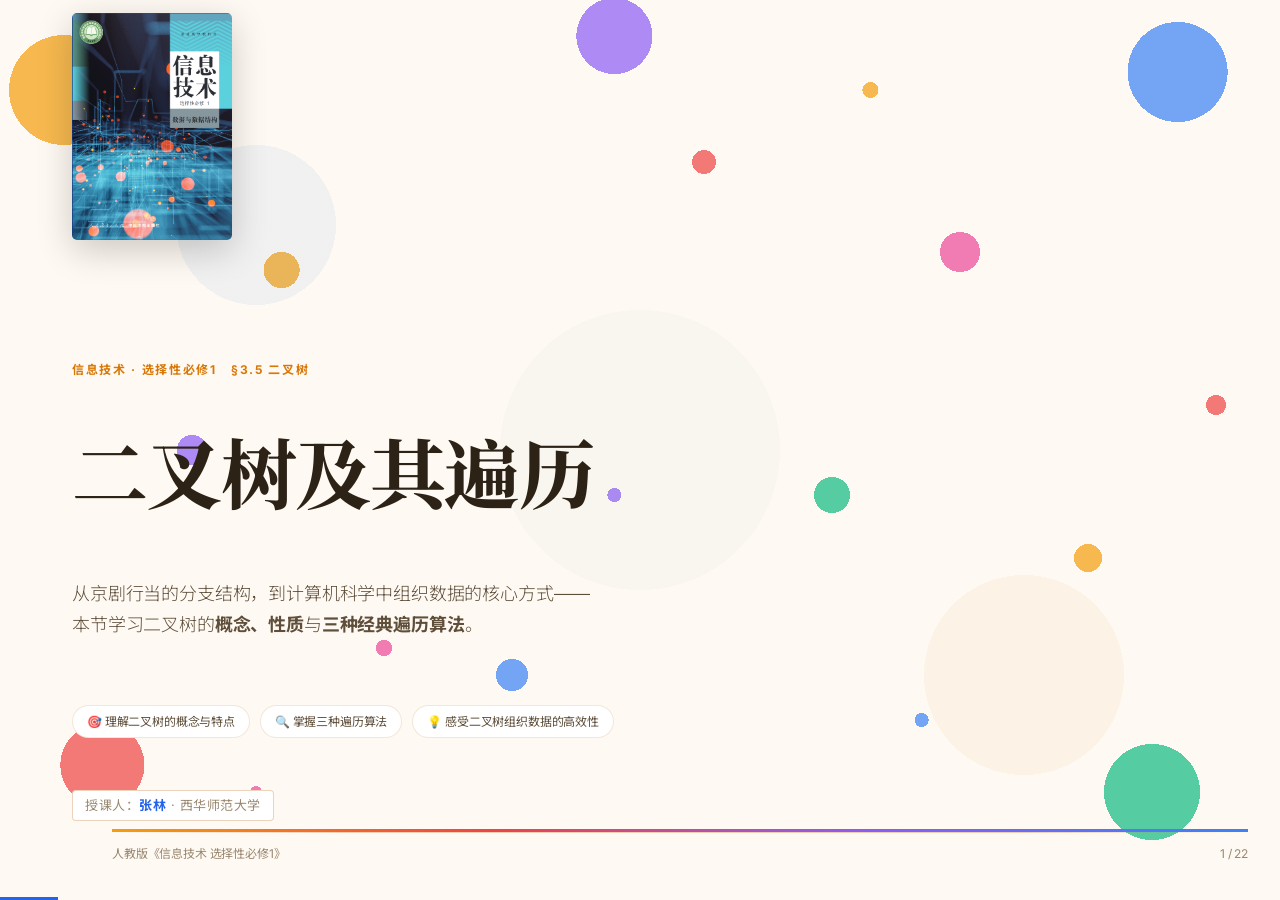
==== commit a8ebb9cd: "feat: 说课课件 6/18 定稿（线上部署版本）+ 构建脚本与 PPT 成果" ====
--- a/binary-tree-lecture/index.html
+++ b/binary-tree-lecture/index.html
@@ -8,49 +8,53 @@
 <link rel="stylesheet" href="assets/animations/animations.css">
 <link rel="stylesheet" href="style.css">
 <link rel="stylesheet" href="assets/themes/memphis-pop.css" id="theme-link">
-<style id="speaker-notes-style">
-/* ── 演讲者模式 (按T切换) ── */
-#speaker-panel {
-  position:fixed;bottom:0;left:0;right:0;z-index:9999;
-  background:rgba(15,15,20,0.96);color:#e0e0e0;
-  border-top:3px solid var(--accent);
-  max-height:45vh;overflow-y:auto;
-  padding:20px 28px 24px;
-  font-size:15px;line-height:1.85;
-  transform:translateY(100%);
-  transition:transform 0.3s cubic-bezier(0.4,0,0.2,1);
-  box-shadow:0 -8px 32px rgba(0,0,0,0.5);
-  backdrop-filter:blur(12px);
+<style id="keyhint-style">
+/* ── 键盘快捷键提示(右下角,8 秒后自动淡出) ── */
+#keyhint {
+  position:fixed;bottom:14px;right:16px;z-index:9998;
+  display:flex;gap:10px;align-items:center;flex-wrap:wrap;justify-content:flex-end;
+  font-size:11px;color:var(--text-2);
+  background:rgba(255,255,255,.85);
+  backdrop-filter:blur(8px);
+  border:1px solid var(--border);
+  border-radius:18px;padding:6px 12px;
+  box-shadow:0 4px 14px rgba(0,0,0,.06);
+  transition:opacity .6s ease, transform .6s ease;
+  pointer-events:none;
+  max-width:80vw;
 }
-#speaker-panel.show {transform:translateY(0)}
-#speaker-panel .sp-header {
-  display:flex;justify-content:space-between;align-items:center;
-  margin-bottom:12px;padding-bottom:10px;
-  border-bottom:1px solid rgba(255,255,255,0.12);
+#keyhint.faded{opacity:0;transform:translateY(8px)}
+#keyhint kbd{
+  display:inline-block;padding:1px 6px;margin:0 2px;
+  font-family:var(--font-mono);font-size:10px;line-height:1.5;
+  background:var(--surface-2);color:var(--text-1);
+  border:1px solid var(--border-strong);border-radius:3px;
+  box-shadow:0 1px 0 var(--border-strong);
 }
-#speaker-panel .sp-title {font-size:13px;color:var(--accent);font-weight:700;letter-spacing:1px}
-#speaker-panel .sp-slide-label {font-size:14px;color:#fff;font-weight:600}
-#speaker-panel .sp-hint {font-size:12px;color:#888}
-#speaker-panel .sp-script {font-size:16px;line-height:1.9}
-#speaker-panel .sp-board {
-  margin-top:12px;padding:12px 16px;
-  background:rgba(255,255,255,0.05);border-radius:8px;
-  border-left:3px solid var(--accent-2);
-}
-#speaker-panel .sp-board-label {font-size:12px;color:var(--accent-2);font-weight:700;margin-bottom:6px}
-#speaker-panel .sp-board pre {font-family:inherit;font-size:14px;line-height:1.8;margin:0;white-space:pre-wrap;color:#ccc}
-#speaker-panel .sp-empty {color:#666;font-style:italic;text-align:center;padding:20px}
-#speaker-toggle-hint {
-  position:fixed;top:10px;right:16px;z-index:10000;
-  font-size:11px;color:rgba(255,255,255,0.5);
-  background:rgba(0,0,0,0.5);padding:4px 10px;border-radius:4px;
-  pointer-events:none;transition:opacity 0.3s;
-}
-body.speaker-active #speaker-toggle-hint {color:var(--accent);background:rgba(0,0,0,0.8)}
+#keyhint .sep{color:var(--text-3);margin:0 2px}
+/* 重新悬停或按键时再显示 */
+#keyhint.show{opacity:1;transform:translateY(0)}
 </style>
 </head>
-<body class="tpl-course-module" data-themes="memphis-pop,sunset-warm,engineering-whiteprint,academic-paper" data-theme-base="assets/themes/">
+<body class="tpl-course-module" data-themes="memphis-pop,sunset-warm,engineering-whiteprint,academic-paper,solarized-light" data-theme-base="assets/themes/">
 <div class="deck">
+
+<!-- 键盘快捷键提示(右下角,8 秒后自动淡出,任何按键/移动鼠标可再显示) -->
+<div id="keyhint">
+  <span><kbd>←</kbd><kbd>→</kbd> 翻页</span>
+  <span class="sep">·</span>
+  <span><kbd>S</kbd> 演讲者</span>
+  <span class="sep">·</span>
+  <span><kbd>N</kbd> 逐字稿</span>
+  <span class="sep">·</span>
+  <span><kbd>O</kbd> 总览</span>
+  <span class="sep">·</span>
+  <span><kbd>T</kbd> 主题</span>
+  <span class="sep">·</span>
+  <span><kbd>F</kbd> 全屏</span>
+  <span class="sep">·</span>
+  <span><kbd>?</kbd> 帮助</span>
+</div>
 
 <!-- ════════════════════════════════════════════
      SLIDE 1 — COVER
@@ -84,7 +88,12 @@
     <div class="obj-chip">🔍 掌握三种遍历算法</div>
     <div class="obj-chip">💡 感受二叉树组织数据的高效性</div>
   </div>
-  <div class="deck-footer"><span>人教版《信息技术 选择性必修1》</span><span class="slide-number" data-current="1" data-total="20"></span></div>
+  <div style="margin-top:20px;font-size:13px;color:var(--text-3);letter-spacing:.04em">
+    <span style="display:inline-block;padding:4px 12px;border:1px solid var(--border-strong);border-radius:4px;background:var(--surface)">
+      授课人：<strong style="color:var(--accent)">张林</strong> · 西华师范大学
+    </span>
+  </div>
+  <div class="deck-footer"><span>人教版《信息技术 选择性必修1》</span><span class="slide-number" data-current="1" data-total="22"></span></div>
 </section>
 
 <!-- ════════════════════════════════════════════
@@ -191,7 +200,7 @@
     生活中大量数据是<strong style="color:var(--accent)">一对多</strong>的层次结构——族谱、组织架构、文件目录……<br>
     这种分支结构，我们称之为<strong style="color:var(--accent-2)">树形结构</strong>。
   </div>
-  <div class="deck-footer"><span>人教版《信息技术 选择性必修1》· §3.5 二叉树</span><span class="slide-number" data-current="2" data-total="20"></span></div>
+  <div class="deck-footer"><span>人教版《信息技术 选择性必修1》· §3.5 二叉树</span><span class="slide-number" data-current="2" data-total="22"></span></div>
 </section>
 
 <!-- ════════════════════════════════════════════
@@ -811,7 +820,76 @@
 </section>
 
 <!-- ════════════════════════════════════════════
-     SLIDE 12 — 三种遍历对比
+     SLIDE 12 — 递归调用栈(难点突破)
+     ════════════════════════════════════════════ -->
+<section class="slide" data-title="递归调用栈 · 难点突破" data-theme-accent="var(--accent-2)">
+  <aside class="sidebar">
+    <div class="brand">信息技术 · §3.5</div>
+    <h5>学习目标</h5>
+    <ul class="obj-list">
+      <li class="done">认识树形结构与二叉树概念</li>
+      <li class="done">理解二叉树定义与基本形态</li>
+      <li class="done">区分满二叉树与完全二叉树</li>
+      <li class="done">理解遍历的含义</li>
+      <li class="done">掌握三种遍历算法</li>
+      <li class="current"><strong>理解递归调用栈</strong>(难点)</li>
+    </ul>
+    <h5>为什么要讲这个?</h5>
+    <p style="font-size:12px;color:var(--text-3);line-height:1.7">
+      遍历算法写起来只有 4 行,但<strong style="color:var(--accent-2)">递归是怎么"自动"完成的</strong>是多数同学的认知障碍。
+    </p>
+  </aside>
+  <div class="main">
+    <p class="kicker">难点突破 · 以先根序为例</p>
+    <h2 class="h2 mt-s">递归的"魔法":<span style="color:var(--accent-2)">调用栈</span>如何工作</h2>
+
+    <div class="grid" style="display:grid;grid-template-columns:1fr 1fr;gap:18px;margin-top:18px">
+      <!-- 左:示例树(简化版) -->
+      <div>
+        <h4 style="color:var(--accent-2);margin:0 0 8px;font-size:14px">🌲 示例树 + 当前访问位置</h4>
+        <div class="tree-viz" id="stack-tree-viz" style="min-height:300px">
+          <svg viewBox="0 0 360 320" width="100%" height="100%" style="max-height:380px">
+            <line x1="180" y1="38" x2="105" y2="130" stroke="var(--border)" stroke-width="2.5"/>
+            <line x1="180" y1="38" x2="255" y2="130" stroke="var(--border)" stroke-width="2.5"/>
+            <line x1="105" y1="130" x2="42" y2="240" stroke="var(--border)" stroke-width="2.5"/>
+            <line x1="105" y1="130" x2="158" y2="240" stroke="var(--border)" stroke-width="2.5"/>
+            <line x1="255" y1="130" x2="205" y2="240" stroke="var(--border)" stroke-width="2.5"/>
+            <line x1="255" y1="130" x2="310" y2="240" stroke="var(--border)" stroke-width="2.5"/>
+            <g id="stk-n0"><circle cx="180" cy="34" r="22" fill="var(--bg)" stroke="var(--accent)" stroke-width="3"/><text x="180" y="40" text-anchor="middle" fill="var(--text-1)" font-size="17" font-weight="700">*</text></g>
+            <g id="stk-n1"><circle cx="105" cy="128" r="19" fill="var(--bg)" stroke="var(--accent)" stroke-width="2"/><text x="105" y="134" text-anchor="middle" fill="var(--text-1)" font-size="14" font-weight="600">+</text></g>
+            <g id="stk-n2"><circle cx="42" cy="238" r="16" fill="var(--bg)" stroke="var(--border-strong)" stroke-width="2"/><text x="42" y="243" text-anchor="middle" fill="var(--text-2)" font-size="13">a</text></g>
+            <g id="stk-n3"><circle cx="158" cy="238" r="16" fill="var(--bg)" stroke="var(--border-strong)" stroke-width="2"/><text x="158" y="243" text-anchor="middle" fill="var(--text-2)" font-size="13">b</text></g>
+            <g id="stk-n4"><circle cx="255" cy="128" r="19" fill="var(--bg)" stroke="var(--accent)" stroke-width="2"/><text x="255" y="134" text-anchor="middle" fill="var(--text-1)" font-size="14" font-weight="600">/</text></g>
+            <g id="stk-n5"><circle cx="205" cy="238" r="16" fill="var(--bg)" stroke="var(--border-strong)" stroke-width="2"/><text x="205" y="243" text-anchor="middle" fill="var(--text-2)" font-size="13">c</text></g>
+            <g id="stk-n6"><circle cx="310" cy="238" r="16" fill="var(--bg)" stroke="var(--border-strong)" stroke-width="2"/><text x="310" y="243" text-anchor="middle" fill="var(--text-2)" font-size="13">d</text></g>
+          </svg>
+        </div>
+        <p style="font-size:12px;color:var(--text-3);margin-top:6px;text-align:center">橙色填充 = 当前正在访问</p>
+      </div>
+
+      <!-- 右:调用栈可视化 -->
+      <div>
+        <h4 style="color:var(--accent-2);margin:0 0 8px;font-size:14px">📚 调用栈状态(栈底→栈顶)</h4>
+        <div class="stack-container" id="stack-container">
+          <div class="stack-label">—— 空栈 ——</div>
+        </div>
+        <p style="font-size:12px;color:var(--text-3);margin-top:6px;text-align:center">每访问一个节点,<strong style="color:var(--accent-2)">压栈(push)</strong>;访问完子树后,<strong style="color:var(--accent-2)">弹栈(pop)</strong></p>
+        <div style="margin-top:14px;display:flex;gap:8px">
+          <button class="play-btn" style="background:var(--accent-2);border-color:var(--accent-2)" onclick="runStackDemo()">▶ 演示全过程</button>
+          <button onclick="resetStackDemo()">↺ 重置</button>
+        </div>
+      </div>
+    </div>
+
+    <div class="callout mt-m">
+      <b>看懂这张图 = 看懂递归:</b>遍历 `*` 时把 `*` 压栈,递归去遍历 `+`,把 `+` 也压栈 → 处理完 `+` 的左子树后,`+` 弹栈 → 回到 `*` 继续遍历右子树……<strong style="color:var(--accent-2)">系统帮我们记着"我刚才走到哪"</strong>,这就是"调用栈"的本质作用。
+    </div>
+    <aside class="notes">讲解时强调:1) 递归是"函数自己调用自己";2) 每次调用都在栈上开一格;3) 子调用结束就弹栈,父调用继续。可以用手指比划"压栈→压栈→处理→弹栈→继续"的过程,学生更容易理解。</aside>
+  </div>
+</section>
+
+<!-- ════════════════════════════════════════════
+     SLIDE 13 — 三种遍历对比
      ════════════════════════════════════════════ -->
 <section class="slide" data-title="三种遍历对比">
   <aside class="sidebar">
@@ -822,7 +900,8 @@
       <li class="done">理解二叉树定义与基本形态</li>
       <li class="done">区分满二叉树与完全二叉树</li>
       <li class="done">理解遍历的含义</li>
-      <li class="done">掌握先根序遍历算法</li>
+      <li class="done">掌握三种遍历算法</li>
+      <li class="done">理解递归调用栈</li>
       <li class="done">掌握中根序遍历算法</li>
       <li class="done">掌握后根序遍历算法</li>
       <li class="current">用遍历思想解决实际问题</li>
@@ -1004,9 +1083,9 @@
           <!-- D: 老虎 -->
           <ellipse cx="80" cy="170" rx="30" ry="14" fill="var(--accent-2)" opacity="0.15" stroke="var(--accent-2)" stroke-width="2"/>
           <text x="80" y="175" text-anchor="middle" fill="var(--text-1)" font-size="11" font-weight="600">🐯 老虎 (D)</text>
-          <!-- F: 马 -->
+          <!-- F: 斑马(原本是马,但与 H 重复,改用斑马) -->
           <ellipse cx="220" cy="170" rx="30" ry="14" fill="var(--accent-2)" opacity="0.15" stroke="var(--accent-2)" stroke-width="2"/>
-          <text x="220" y="175" text-anchor="middle" fill="var(--text-1)" font-size="11" font-weight="600">🐎 马 (F)</text>
+          <text x="220" y="175" text-anchor="middle" fill="var(--text-1)" font-size="11" font-weight="600">🦓 斑马 (F)</text>
           <!-- G: 犀牛 -->
           <ellipse cx="280" cy="170" rx="30" ry="14" fill="var(--accent-2)" opacity="0.15" stroke="var(--accent-2)" stroke-width="2"/>
           <text x="280" y="175" text-anchor="middle" fill="var(--text-1)" font-size="11" font-weight="600">🦏 犀牛 (G)</text>
@@ -1037,11 +1116,11 @@
           <h4>🎯 三种游览顺序</h4>
           <p style="font-size:13px;color:var(--text-2);line-height:1.8;margin:0">
             <span style="color:var(--accent);font-weight:700">先根序（A→B→D→E→F→C→G→H→I）：</span><br>
-            <span style="color:var(--text-3);font-size:12px">🦒出入口 → 🦁狮子 → 🐯老虎 → 🦅老鹰 → 🐎马(F) → 🐘大象 → 🦏犀牛 → 🐎马(H) → 🐧企鹅</span><br><br>
+            <span style="color:var(--text-3);font-size:12px">🦒出入口 → 🦁狮子 → 🐯老虎 → 🦅老鹰 → 🦓斑马(F) → 🐘大象 → 🦏犀牛 → 🐎马(H) → 🐧企鹅</span><br><br>
             <span style="color:var(--accent-2);font-weight:700">中根序（E→D→B→F→A→H→G→C→I）：</span><br>
-            <span style="color:var(--text-3);font-size:12px">🦅老鹰 → 🐯老虎 → 🦁狮子 → 🐎马(F) → 🦒出入口 → 🐎马(H) → 🦏犀牛 → 🐘大象 → 🐧企鹅</span><br><br>
+            <span style="color:var(--text-3);font-size:12px">🦅老鹰 → 🐯老虎 → 🦁狮子 → 🦓斑马(F) → 🦒出入口 → 🐎马(H) → 🦏犀牛 → 🐘大象 → 🐧企鹅</span><br><br>
             <span style="color:var(--accent-3);font-weight:700">后根序（E→D→F→B→H→G→I→C→A）：</span><br>
-            <span style="color:var(--text-3);font-size:12px">🦅老鹰 → 🐯老虎 → 🐎马(F) → 🦁狮子 → 🐎马(H) → 🦏犀牛 → 🐧企鹅 → 🐘大象 → 🦒出入口</span>
+            <span style="color:var(--text-3);font-size:12px">🦅老鹰 → 🐯老虎 → 🦓斑马(F) → 🦁狮子 → 🐎马(H) → 🦏犀牛 → 🐧企鹅 → 🐘大象 → 🦒出入口</span>
           </p>
         </div>
       </div>
@@ -1255,7 +1334,7 @@
   <div class="callout" style="margin-top:16px;max-width:760px;align-self:center">
     <b>记住一句话：</b>二叉树的三种遍历，只有<strong>根节点的访问时机不同</strong>。左永远在右之前——把握住这一点，三种遍历就永远不会搞混。
   </div>
-  <div class="deck-footer"><span>信息技术 选择性必修1 · §3.5 二叉树 · 授课人：张林</span><span class="slide-number" data-current="17" data-total="20"></span></div>
+  <div class="deck-footer"><span>信息技术 选择性必修1 · §3.5 二叉树 · 授课人：张林</span><span class="slide-number" data-current="17" data-total="22"></span></div>
 </section>
 
 <!-- ════════════════════════════════════════════
@@ -1319,16 +1398,17 @@
 </section>
 
 <!-- ════════════════════════════════════════════
-     SLIDE 19 — 说教材·学情·目标·重难点·教法学法
-     ════════════════════════════════════════════ -->
-<section class="slide" data-title="说教材·学情·目标·重难点·教法学法">
+     SLIDE 19 — 说教材 · 学情 · 教学目标
+     ════════════════════════════════════════════ -->
+<section class="slide" data-title="说教材 · 学情 · 教学目标">
   <aside class="sidebar">
     <div class="brand">说课展示</div>
-    <h5>说课环节 · Part 1/2</h5>
+    <h5>说课环节 · Part 1/3</h5>
     <ul class="obj-list">
       <li class="current">说教材与学情</li>
-      <li>教学目标与重难点</li>
-      <li>教法学法</li>
+      <li>教学目标(核心素养)</li>
+      <li>重难点与教法学法</li>
+      <li>教学过程与反思</li>
     </ul>
     <h5>设计理念</h5>
     <p style="font-size:12px;color:var(--text-3);line-height:1.7">
@@ -1339,123 +1419,181 @@
     </p>
   </aside>
   <div class="main">
-    <p class="kicker">说课展示 · Part 1/2</p>
-    <h2 class="h2 mt-s">说教材 · 学情 · 目标 · 教法</h2>
+    <p class="kicker">说课展示 · Part 1/3</p>
+    <h2 class="h2 mt-s">说教材 · 学情 · 教学目标</h2>
 
     <!-- Row 1: 说教材 + 说学情 -->
-    <div style="display:grid;grid-template-columns:1fr 1fr;gap:14px;margin-top:14px">
+    <div style="display:grid;grid-template-columns:1fr 1fr;gap:20px;margin-top:24px">
       <div>
-        <h4 style="color:var(--accent);margin:0 0 6px;font-size:13px">📖 说教材</h4>
-        <div class="concept-box" style="padding:12px 16px">
-          <p style="font-size:13px;color:var(--text-2);line-height:1.75;margin:0">
-            <strong style="color:var(--accent)">来源：</strong>人教版《信息技术 选择性必修1》第三章第5节"二叉树及其遍历"<br>
-            <strong style="color:var(--accent)">地位：</strong>从线性结构过渡到非线性结构，<strong style="color:var(--accent-2)">承上启下</strong>，是二叉搜索树、堆、哈夫曼编码的基础。
+        <h4 style="color:var(--accent);margin:0 0 8px;font-size:15px">📖 说教材</h4>
+        <div class="concept-box" style="padding:16px 20px">
+          <p style="font-size:15px;color:var(--text-2);line-height:1.85;margin:0">
+            <strong style="color:var(--accent)">来源：</strong>人教版《信息技术 选择性必修1》<br>
+            第三章第5节"二叉树及其遍历"(P.95-103)
           </p>
+          <p style="font-size:15px;color:var(--text-2);line-height:1.85;margin:10px 0 0">
+            <strong style="color:var(--accent)">地位：</strong>从线性结构过渡到非线性结构的<strong style="color:var(--accent-2)">承上启下</strong>节——是二叉搜索树、堆、哈夫曼编码的基础。
+          </p>
         </div>
       </div>
       <div>
-        <h4 style="color:var(--accent-2);margin:0 0 6px;font-size:13px">👩‍🎓 说学情</h4>
-        <div class="concept-box" style="padding:12px 16px">
-          <p style="font-size:13px;color:var(--text-2);line-height:1.75;margin:0">
+        <h4 style="color:var(--accent-2);margin:0 0 8px;font-size:15px">👩‍🎓 说学情</h4>
+        <div class="concept-box" style="padding:16px 20px">
+          <p style="font-size:15px;color:var(--text-2);line-height:1.85;margin:0">
             <strong style="color:var(--accent-2)">对象：</strong>高二选考信息技术的学生<br>
-            <strong style="color:var(--accent-2)">基础：</strong>已学数组、链表等线性结构，掌握递归思想<br>
-            <strong style="color:var(--accent-2)">困难：</strong>遍历递归过程是主要认知障碍
+            <strong style="color:var(--accent-2)">基础：</strong>已学数组、链表等线性结构；掌握基本递归思想<br>
+            <strong style="color:var(--accent-2)">困难：</strong>遍历的<strong>递归调用过程</strong>是主要认知障碍
           </p>
         </div>
       </div>
     </div>
 
-    <!-- Row 2: 教学目标 (2x2 compact grid) -->
-    <h4 style="color:var(--accent);margin:14px 0 6px;font-size:13px">🎯 教学目标（信息技术学科核心素养）</h4>
-    <div style="display:grid;grid-template-columns:1fr 1fr;gap:9px">
-      <div class="concept-box" style="padding:9px 13px;border-left:3px solid var(--accent)">
-        <p style="font-size:13px;color:var(--text-2);margin:0;line-height:1.55">
-          <strong style="color:var(--accent)">① 信息意识</strong> — 认识树形结构是描述层次关系的有效工具
-        </p>
-      </div>
-      <div class="concept-box" style="padding:9px 13px;border-left:3px solid var(--accent-2)">
-        <p style="font-size:13px;color:var(--text-2);margin:0;line-height:1.55">
-          <strong style="color:var(--accent-2)">② 计算思维</strong> — 理解递归在遍历中的应用，能建模并设计遍历方案
-        </p>
-      </div>
-      <div class="concept-box" style="padding:9px 13px;border-left:3px solid var(--accent-3)">
-        <p style="font-size:13px;color:var(--text-2);margin:0;line-height:1.55">
-          <strong style="color:var(--accent-3)">③ 数字化学习与创新</strong> — 通过HTML交互动画模拟遍历，体验数字化学习方式
-        </p>
-      </div>
-      <div class="concept-box" style="padding:9px 13px;border-left:3px solid #7c3aed">
-        <p style="font-size:13px;color:var(--text-2);margin:0;line-height:1.55">
-          <strong style="color:#7c3aed">④ 信息社会责任</strong> — 了解二叉树在编译、数据库索引等领域的应用
-        </p>
-      </div>
-    </div>
-
-    <!-- Row 3: 重难点 + 教法学法 -->
-    <div style="display:grid;grid-template-columns:1fr 1fr;gap:10px;margin-top:14px">
-      <div>
-        <h4 style="color:var(--accent);margin:0 0 5px;font-size:13px">🔑 重点 · ⚠️ 难点</h4>
-        <div class="concept-box" style="padding:11px 14px">
-          <p style="font-size:13px;color:var(--text-2);line-height:1.75;margin:0">
-            <strong style="color:var(--accent)">重点：</strong>二叉树概念与三种遍历算法<br>
-            <strong style="color:var(--accent-2)">难点：</strong>递归调用栈的心智模型构建<br>
-            <strong style="color:var(--accent-2)">突破：</strong>动画逐步演示递归入栈与回溯
-          </p>
-        </div>
-      </div>
-      <div>
-        <h4 style="color:var(--accent-2);margin:0 0 5px;font-size:13px">📐 教法 · 📝 学法</h4>
-        <div class="concept-box" style="padding:11px 14px">
-          <p style="font-size:13px;color:var(--text-2);line-height:1.75;margin:0">
-            <strong style="color:var(--accent)">教法：</strong>情境导入 · 直观演示 · 任务驱动 · 类比对比<br>
-            <strong style="color:var(--accent-2)">学法：</strong>观察归纳 · 动手实践 · 合作探究
-          </p>
-        </div>
+    <!-- Row 2: 教学目标 (2x2 grid, 大字号) -->
+    <h4 style="color:var(--accent);margin:24px 0 10px;font-size:15px">🎯 教学目标(信息技术学科四大核心素养)</h4>
+    <div style="display:grid;grid-template-columns:1fr 1fr;gap:14px">
+      <div class="concept-box" style="padding:14px 18px;border-left:4px solid var(--accent)">
+        <p style="font-size:15px;color:var(--text-2);margin:0;line-height:1.6">
+          <strong style="color:var(--accent)">① 信息意识</strong><br>
+          认识树形结构是描述<strong>层次关系</strong>的有效工具
+        </p>
+      </div>
+      <div class="concept-box" style="padding:14px 18px;border-left:4px solid var(--accent-2)">
+        <p style="font-size:15px;color:var(--text-2);margin:0;line-height:1.6">
+          <strong style="color:var(--accent-2)">② 计算思维</strong><br>
+          理解<strong>递归</strong>在遍历中的应用,能建模并设计遍历方案
+        </p>
+      </div>
+      <div class="concept-box" style="padding:14px 18px;border-left:4px solid var(--accent-3)">
+        <p style="font-size:15px;color:var(--text-2);margin:0;line-height:1.6">
+          <strong style="color:var(--accent-3)">③ 数字化学习与创新</strong><br>
+          通过 HTML 交互动画模拟遍历,体验数字化学习方式
+        </p>
+      </div>
+      <div class="concept-box" style="padding:14px 18px;border-left:4px solid #7c3aed">
+        <p style="font-size:15px;color:var(--text-2);margin:0;line-height:1.6">
+          <strong style="color:#7c3aed">④ 信息社会责任</strong><br>
+          了解二叉树在<strong>编译、数据库索引</strong>等领域的应用
+        </p>
+      </div>
+    </div>
+  </div>
+</section>
+
+<!-- ════════════════════════════════════════════
+     SLIDE 20 — 重难点 · 教法 · 学法 · 教材结构
+     ════════════════════════════════════════════ -->
+<section class="slide" data-title="重难点 · 教法 · 学法 · 教材结构">
+  <aside class="sidebar">
+    <div class="brand">说课展示</div>
+    <h5>说课环节 · Part 2/3</h5>
+    <ul class="obj-list">
+      <li class="done">说教材与学情</li>
+      <li class="done">教学目标(核心素养)</li>
+      <li class="current">重难点与教法学法</li>
+      <li>教学过程与反思</li>
+    </ul>
+    <h5>关键设计</h5>
+    <p style="font-size:12px;color:var(--text-3);line-height:1.7">
+      重难点解决 = <br>
+      <strong style="color:var(--accent)">动画外显化</strong> + <br>
+      <strong style="color:var(--accent-2)">分层递进</strong>
+    </p>
+  </aside>
+  <div class="main">
+    <p class="kicker">说课展示 · Part 2/3</p>
+    <h2 class="h2 mt-s">重难点 · 教法学法 · 教材结构</h2>
+
+    <!-- Row 1: 重点 + 难点 + 突破 -->
+    <div style="display:grid;grid-template-columns:1fr 1fr 1fr;gap:16px;margin-top:24px">
+      <div class="concept-box" style="padding:18px 20px;border-top:4px solid var(--accent)">
+        <h4 style="margin:0 0 8px;font-size:15px;color:var(--accent)">🔑 教学重点</h4>
+        <p style="font-size:15px;color:var(--text-2);line-height:1.65;margin:0">
+          ① 二叉树<strong>概念</strong><br>
+          ② 二叉树<strong>基本形态</strong><br>
+          ③ 三种<strong>遍历算法</strong>
+        </p>
+      </div>
+      <div class="concept-box" style="padding:18px 20px;border-top:4px solid var(--accent-2)">
+        <h4 style="margin:0 0 8px;font-size:15px;color:var(--accent-2)">⚠️ 教学难点</h4>
+        <p style="font-size:15px;color:var(--text-2);line-height:1.65;margin:0">
+          ① 递归的<strong>调用栈</strong>心智模型<br>
+          ② 遍历结果序列的<strong>手写</strong><br>
+          ③ 三种遍历的<strong>对比与选用</strong>
+        </p>
+      </div>
+      <div class="concept-box" style="padding:18px 20px;border-top:4px solid var(--accent-3)">
+        <h4 style="margin:0 0 8px;font-size:15px;color:var(--accent-3)">🎯 突破策略</h4>
+        <p style="font-size:15px;color:var(--text-2);line-height:1.65;margin:0">
+          <strong>HTML 动画</strong>逐步演示<br>
+          递归<strong>入栈 / 回溯</strong><br>
+          三色区分(蓝/橙/绿)<br>
+          三种遍历
+        </p>
+      </div>
+    </div>
+
+    <!-- Row 2: 教法 + 学法 -->
+    <div style="display:grid;grid-template-columns:1fr 1fr;gap:16px;margin-top:18px">
+      <div class="concept-box" style="padding:18px 20px">
+        <h4 style="margin:0 0 10px;font-size:15px;color:var(--accent)">📐 教法 · 四招并用</h4>
+        <p style="font-size:15px;color:var(--text-2);line-height:1.85;margin:0">
+          🎭 <strong>情境导入</strong> — 京剧行当,生活化引题<br>
+          👁 <strong>直观演示</strong> — 动画展示递归过程<br>
+          🎯 <strong>任务驱动</strong> — 动物园建模问题求解<br>
+          🔍 <strong>类比对比</strong> — 三种遍历横向对比
+        </p>
+      </div>
+      <div class="concept-box" style="padding:18px 20px">
+        <h4 style="margin:0 0 10px;font-size:15px;color:var(--accent-2)">📝 学法 · 三环相扣</h4>
+        <p style="font-size:15px;color:var(--text-2);line-height:1.85;margin:0">
+          👀 <strong>观察归纳</strong> — 从示例树抽象出规律<br>
+          ✍️ <strong>动手实践</strong> — 3 节点形态枚举练习<br>
+          🤝 <strong>合作探究</strong> — 小组讨论数据结构选型
+        </p>
       </div>
     </div>
 
     <!-- 教材内容结构图 -->
-    <div style="background:var(--surface);border:1px solid var(--border);border-radius:var(--radius);padding:14px 20px;margin-top:16px;text-align:center">
-      <h4 style="color:var(--accent);margin:0 0 10px;font-size:13px">📚 本节知识点层级结构</h4>
-      <svg viewBox="0 0 640 100" width="640" height="100" style="max-width:100%">
-        <rect x="200" y="0" width="240" height="30" rx="15" fill="var(--accent)"/>
-        <text x="320" y="20" text-anchor="middle" fill="#fff" font-size="13" font-weight="700">二叉树及其遍历（§3.5）</text>
-        <line x1="270" y1="30" x2="120" y2="48" stroke="var(--border-strong)" stroke-width="1.5"/>
-        <line x1="320" y1="30" x2="320" y2="48" stroke="var(--border-strong)" stroke-width="1.5"/>
-        <line x1="370" y1="30" x2="520" y2="48" stroke="var(--border-strong)" stroke-width="1.5"/>
-        <rect x="10" y="48" width="220" height="26" rx="13" fill="var(--accent-2)" opacity="0.9"/>
-        <text x="120" y="66" text-anchor="middle" fill="#fff" font-size="11" font-weight="600">二叉树概念与基本术语</text>
-        <rect x="240" y="48" width="160" height="26" rx="13" fill="var(--accent-3)" opacity="0.9"/>
-        <text x="320" y="66" text-anchor="middle" fill="#fff" font-size="11" font-weight="600">二叉树性质与形态</text>
-        <rect x="410" y="48" width="220" height="26" rx="13" fill="#f59e0b" opacity="0.9"/>
-        <text x="520" y="66" text-anchor="middle" fill="#fff" font-size="11" font-weight="600">三种遍历算法（核心）</text>
-        <line x1="520" y1="74" x2="430" y2="90" stroke="var(--border-strong)" stroke-width="1.2"/>
-        <line x1="520" y1="74" x2="520" y2="90" stroke="var(--border-strong)" stroke-width="1.2"/>
-        <line x1="520" y1="74" x2="610" y2="90" stroke="var(--border-strong)" stroke-width="1.2"/>
-        <rect x="380" y="88" width="100" height="22" rx="11" fill="var(--surface)" stroke="var(--accent)" stroke-width="1.2"/>
-        <text x="430" y="103" text-anchor="middle" fill="var(--accent)" font-size="10" font-weight="600">先根序遍历</text>
-        <rect x="490" y="88" width="60" height="22" rx="11" fill="var(--surface)" stroke="var(--accent-2)" stroke-width="1.2"/>
-        <text x="520" y="103" text-anchor="middle" fill="var(--accent-2)" font-size="10" font-weight="600">中根序</text>
-        <rect x="560" y="88" width="70" height="22" rx="11" fill="var(--surface)" stroke="#f59e0b" stroke-width="1.2"/>
-        <text x="595" y="103" text-anchor="middle" fill="#f59e0b" font-size="10" font-weight="600">后根序</text>
+    <div style="background:var(--surface);border:1px solid var(--border);border-radius:var(--radius);padding:16px 22px;margin-top:18px;text-align:center">
+      <h4 style="color:var(--accent);margin:0 0 12px;font-size:14px">📚 本节知识点层级结构</h4>
+      <svg viewBox="0 0 700 110" width="700" height="110" style="max-width:100%">
+        <rect x="230" y="0" width="240" height="30" rx="15" fill="var(--accent)"/>
+        <text x="350" y="20" text-anchor="middle" fill="#fff" font-size="13" font-weight="700">二叉树及其遍历(§3.5)</text>
+        <line x1="300" y1="30" x2="130" y2="50" stroke="var(--border-strong)" stroke-width="1.5"/>
+        <line x1="350" y1="30" x2="350" y2="50" stroke="var(--border-strong)" stroke-width="1.5"/>
+        <line x1="400" y1="30" x2="570" y2="50" stroke="var(--border-strong)" stroke-width="1.5"/>
+        <rect x="20" y="50" width="220" height="26" rx="13" fill="var(--accent-2)" opacity="0.9"/>
+        <text x="130" y="68" text-anchor="middle" fill="#fff" font-size="11" font-weight="600">二叉树概念与基本术语</text>
+        <rect x="270" y="50" width="160" height="26" rx="13" fill="var(--accent-3)" opacity="0.9"/>
+        <text x="350" y="68" text-anchor="middle" fill="#fff" font-size="11" font-weight="600">二叉树性质与形态</text>
+        <rect x="460" y="50" width="220" height="26" rx="13" fill="#f59e0b" opacity="0.9"/>
+        <text x="570" y="68" text-anchor="middle" fill="#fff" font-size="11" font-weight="600">三种遍历算法(核心)</text>
+        <line x1="570" y1="76" x2="475" y2="96" stroke="var(--border-strong)" stroke-width="1.2"/>
+        <line x1="570" y1="76" x2="570" y2="96" stroke="var(--border-strong)" stroke-width="1.2"/>
+        <line x1="570" y1="76" x2="665" y2="96" stroke="var(--border-strong)" stroke-width="1.2"/>
+        <rect x="425" y="94" width="100" height="22" rx="11" fill="var(--surface)" stroke="var(--accent)" stroke-width="1.2"/>
+        <text x="475" y="109" text-anchor="middle" fill="var(--accent)" font-size="10" font-weight="600">先根序遍历</text>
+        <rect x="535" y="94" width="70" height="22" rx="11" fill="var(--surface)" stroke="var(--accent-2)" stroke-width="1.2"/>
+        <text x="570" y="109" text-anchor="middle" fill="var(--accent-2)" font-size="10" font-weight="600">中根序</text>
+        <rect x="615" y="94" width="80" height="22" rx="11" fill="var(--surface)" stroke="#f59e0b" stroke-width="1.2"/>
+        <text x="655" y="109" text-anchor="middle" fill="#f59e0b" font-size="10" font-weight="600">后根序</text>
       </svg>
     </div>
-
-    <div class="callout mt-s" style="font-size:14px">
-      <b>核心理念：</b>由浅入深、由直观到抽象，借助可视化动画将递归过程"外显化"，体现"做中学、学中思"。
-    </div>
-  </div>
-</section>
-
-<!-- ════════════════════════════════════════════
-     SLIDE 20 — 教学过程·教学反思
+  </div>
+</section>
+
+<!-- ════════════════════════════════════════════
+     SLIDE 21 — 教学过程·教学反思
      ════════════════════════════════════════════ -->
 <section class="slide" data-title="教学过程·教学反思">
   <aside class="sidebar">
     <div class="brand">说课展示</div>
-    <h5>说课环节 · Part 2/2</h5>
+    <h5>说课环节 · Part 3/3</h5>
     <ul class="obj-list">
-      <li class="current">说教学过程</li>
-      <li>教学反思与评价</li>
+      <li class="done">说教材与学情</li>
+      <li class="done">教学目标(核心素养)</li>
+      <li class="done">重难点与教法学法</li>
+      <li class="current">教学过程与反思</li>
     </ul>
     <h5>教学追求</h5>
     <p style="font-size:12px;color:var(--text-3);line-height:1.7">
@@ -1465,7 +1603,7 @@
     </p>
   </aside>
   <div class="main">
-    <p class="kicker">说课展示 · Part 2/2</p>
+    <p class="kicker">说课展示 · Part 3/3</p>
     <h2 class="h2 mt-s">教学过程 · 教学反思</h2>
 
     <!-- 教学过程 -->
@@ -1566,4 +1704,376 @@
       <b>教学反思：</b>核心挑战在于让学生从"记住遍历步骤"提升到"理解递归本质"。可视化动画是有效的脚手架，最终目标是在没有动画辅助时，学生脑中能自主构建递归调用栈的心智模型。
     </div>
   </div>
-</section>+</section>
+
+<!-- ════════════════════════════════════════════
+     KEYHINT AUTO-FADE + 补全的交互脚本
+     ════════════════════════════════════════════ -->
+<script src="assets/runtime.js"></script>
+<script>
+/* ─── 键盘提示淡出(8 秒后自动隐藏,任何按键再显示) ─── */
+(function(){
+  const kh = document.getElementById('keyhint');
+  if (!kh) return;
+  let fadeTimer = setTimeout(() => kh.classList.add('faded'), 8000);
+  function showHint() {
+    kh.classList.remove('faded');
+    kh.classList.add('show');
+    clearTimeout(fadeTimer);
+    fadeTimer = setTimeout(() => { kh.classList.remove('show'); kh.classList.add('faded'); }, 6000);
+  }
+  document.addEventListener('keydown', (e) => {
+    if (e.metaKey || e.ctrlKey || e.altKey) return;
+    if (e.key === '?' || e.key === '/') {
+      e.preventDefault();
+      showHint();
+    } else if (kh.classList.contains('faded')) {
+      showHint();
+    }
+  }, true);
+  document.addEventListener('mousemove', () => {
+    if (kh.classList.contains('faded')) showHint();
+  });
+})();
+
+/* ─── 三种遍历算法动画 ───
+ * 树节点结构(slide 9-11):
+ *   pre-n0..n6, in-n0..n6, post-n0..n6
+ *   pre-s1..s4, in-s1..s4, post-s1..s4(算法步骤)
+ *   pre-seq, in-seq, post-seq 内有 <span class="ch" data-idx="0..6">
+ * 节点访问顺序:
+ *   先根序 (pre) : n0 → n1 → n2 → n3 → n4 → n5 → n6
+ *   中根序 (in)  : n2 → n1 → n3 → n0 → n5 → n4 → n6
+ *   后根序 (post): n2 → n3 → n1 → n5 → n6 → n4 → n0
+ */
+const TRAV_STEPS = {
+  pre:  { nodes: [0,1,2,3,4,5,6], steps: [2, 3, 2, 3, 2, 3, 2] },
+  in:   { nodes: [2,1,3,0,5,4,6], steps: [1, 3, 1, 3, 1, 3, 1] },
+  post: { nodes: [2,3,1,5,6,4,0], steps: [1, 1, 4, 1, 1, 4, 4] },
+};
+const travState = { pre: {i:0, timer:null}, in: {i:0, timer:null}, post: {i:0, timer:null} };
+
+function highlightTrav(prefix, idx) {
+  // prefix: 'pre' | 'in' | 'post'
+  const seq = document.getElementById(prefix + '-seq');
+  if (seq) {
+    Array.from(seq.querySelectorAll('.ch')).forEach((ch, k) => {
+      ch.classList.remove('cur');
+      ch.classList.toggle('done', k < idx);
+    });
+    const cur = seq.querySelector('.ch[data-idx="' + idx + '"]');
+    if (cur) cur.classList.add('cur');
+  }
+  // Tree node highlight
+  for (let k = 0; k < 7; k++) {
+    const node = document.getElementById(prefix + '-n' + k);
+    if (node) {
+      const circle = node.querySelector('circle');
+      if (circle) {
+        if (k < idx) { circle.setAttribute('fill', 'var(--surface-2)'); }
+        else if (k === idx) { circle.setAttribute('fill', 'var(--accent-2)'); circle.setAttribute('opacity', '0.35'); }
+        else { circle.setAttribute('fill', 'var(--bg)'); circle.setAttribute('opacity', '1'); }
+      }
+    }
+  }
+  // Algorithm step highlight
+  const st = (TRAV_STEPS[prefix].steps[idx] || 2);
+  for (let s = 1; s <= 4; s++) {
+    const el = document.getElementById(prefix + '-s' + s);
+    if (el) el.classList.toggle('hl', s === st);
+  }
+}
+
+function resetTrav(prefix) {
+  if (travState[prefix].timer) { clearInterval(travState[prefix].timer); travState[prefix].timer = null; }
+  travState[prefix].i = 0;
+  for (let k = 0; k < 7; k++) {
+    const node = document.getElementById(prefix + '-n' + k);
+    if (node) {
+      const circle = node.querySelector('circle');
+      if (circle) { circle.setAttribute('fill', 'var(--bg)'); circle.setAttribute('opacity', '1'); }
+    }
+  }
+  const seq = document.getElementById(prefix + '-seq');
+  if (seq) Array.from(seq.querySelectorAll('.ch')).forEach(ch => ch.classList.remove('done','cur'));
+  for (let s = 1; s <= 4; s++) {
+    const el = document.getElementById(prefix + '-s' + s);
+    if (el) el.classList.remove('hl');
+  }
+}
+
+function runTrav(prefix) {
+  resetTrav(prefix);
+  travState[prefix].timer = setInterval(() => {
+    travState[prefix].i++;
+    if (travState[prefix].i >= 7) {
+      clearInterval(travState[prefix].timer);
+      travState[prefix].timer = null;
+      highlightTrav(prefix, 6);
+      return;
+    }
+    highlightTrav(prefix, travState[prefix].i);
+  }, 900);
+}
+
+function stepTrav(prefix) {
+  if (travState[prefix].timer) { clearInterval(travState[prefix].timer); travState[prefix].timer = null; }
+  if (travState[prefix].i < 6) travState[prefix].i++;
+  highlightTrav(prefix, travState[prefix].i);
+}
+
+/* ─── 动物园遍历(slide 14) ───
+ * 节点顺序与示例树一致,按 SVG 文本匹配高亮对应 ellipse
+ */
+const ZOO_STEPS = {
+  pre:  ['A','B','D','E','F','C','G','H','I'],
+  in:   ['E','D','B','F','A','H','G','C','I'],
+  post: ['E','D','F','B','H','G','I','C','A'],
+};
+let zooState = { i: 0, timer: null };
+
+function highlightZoo(idx, labels) {
+  const svg = document.getElementById('zoo-svg');
+  if (!svg) return;
+  const allEllipses = svg.querySelectorAll('ellipse');
+  allEllipses.forEach(el => {
+    el.setAttribute('stroke-width', '2');
+    el.setAttribute('opacity', '0.15');
+  });
+  // 高亮所有访问过的
+  for (let k = 0; k <= idx && k < labels.length; k++) {
+    const label = labels[k];
+    allEllipses.forEach(el => {
+      const t = el.parentNode.querySelector('text');
+      if (t && t.textContent.includes('(' + label + ')')) {
+        el.setAttribute('stroke-width', '3');
+        el.setAttribute('opacity', '0.5');
+      }
+    });
+  }
+  // 当前访问(脉冲)
+  const cur = labels[idx];
+  allEllipses.forEach(el => {
+    const t = el.parentNode.querySelector('text');
+    if (t && t.textContent.includes('(' + cur + ')')) {
+      el.setAttribute('stroke-width', '4');
+      el.setAttribute('opacity', '0.85');
+    }
+  });
+}
+
+function runZooTrav(order) {
+  resetZooTrav();
+  const labels = ZOO_STEPS[order];
+  zooState.i = 0;
+  highlightZoo(0, labels);
+  zooState.timer = setInterval(() => {
+    zooState.i++;
+    if (zooState.i >= labels.length) {
+      clearInterval(zooState.timer);
+      zooState.timer = null;
+      return;
+    }
+    highlightZoo(zooState.i, labels);
+  }, 700);
+}
+
+function resetZooTrav() {
+  if (zooState.timer) { clearInterval(zooState.timer); zooState.timer = null; }
+  zooState.i = 0;
+  const svg = document.getElementById('zoo-svg');
+  if (svg) {
+    svg.querySelectorAll('ellipse').forEach(el => {
+      el.setAttribute('stroke-width', '2');
+      el.setAttribute('opacity', '0.15');
+    });
+  }
+}
+
+/* ─── 答案展开(slide 16) ─── */
+function toggleAns(btn) {
+  const ex = btn.nextElementSibling;
+  if (!ex) return;
+  const show = ex.classList.toggle('show');
+  btn.classList.toggle('revealed', show);
+  btn.textContent = show ? '✕ 收起答案' : '🔍 查看答案';
+}
+
+/* ─── 小组讨论计时器(slide 15) ─── */
+let discTimer = null;
+function fmtTime(s) {
+  const m = Math.floor(s / 60), ss = s % 60;
+  return m + ':' + String(ss).padStart(2, '0');
+}
+function startDiscTimer() {
+  const disp = document.getElementById('disc-timer-display');
+  const btn  = document.getElementById('disc-timer-btn');
+  const hint = document.getElementById('disc-timeup');
+  if (!disp) return;
+  if (discTimer) {
+    // 已在跑 → 暂停
+    clearInterval(discTimer); discTimer = null;
+    btn.textContent = '▶ 继续计时';
+    disp.classList.remove('warning');
+    return;
+  }
+  hint.style.display = 'none';
+  btn.textContent = '⏸ 暂停';
+  let remaining = 180;
+  discTimer = setInterval(() => {
+    remaining--;
+    disp.textContent = fmtTime(remaining);
+    if (remaining <= 30) disp.classList.add('warning');
+    if (remaining <= 0) {
+      clearInterval(discTimer); discTimer = null;
+      btn.textContent = '▶ 重新开始';
+      hint.style.display = 'block';
+      disp.classList.remove('warning');
+    }
+  }, 1000);
+}
+function resetDiscTimer() {
+  if (discTimer) { clearInterval(discTimer); discTimer = null; }
+  const disp = document.getElementById('disc-timer-display');
+  const btn  = document.getElementById('disc-timer-btn');
+  const hint = document.getElementById('disc-timeup');
+  if (disp) { disp.textContent = '3:00'; disp.classList.remove('warning'); }
+  if (btn)  btn.textContent = '▶ 开始计时';
+  if (hint) hint.style.display = 'none';
+}
+
+/* ─── 递归调用栈演示(slide 12) ───
+ * 先根序遍历 *+ab/cd 的调用栈过程:
+ *   push *     → 访问 * (输出)
+ *   push +     → 访问 +(进入左子树)
+ *   push a     → 访问 a (叶,输出,弹栈)
+ *   ← 返回 +
+ *   push b     → 访问 b (叶,输出,弹栈)
+ *   ← 返回 + , 弹栈
+ *   ← 返回 *
+ *   push /     → 访问 / (进入左子树)
+ *   push c     → 访问 c (叶,输出,弹栈)
+ *   ← 返回 /
+ *   push d     → 访问 d (叶,输出,弹栈)
+ *   ← 返回 / , 弹栈
+ *   ← 返回 * , 弹栈
+ *   输出序列: * + a b / c d
+ */
+const STACK_TRACE = [
+  { op: 'push',  node: 0, label: '*', note: '调用 preorder(*)' },
+  { op: 'visit', node: 0, label: '*', note: '访问 *  → 输出 *' },
+  { op: 'push',  node: 1, label: '+', note: '递归 preorder(+)' },
+  { op: 'visit', node: 1, label: '+', note: '访问 +  → 输出 +' },
+  { op: 'push',  node: 2, label: 'a', note: '递归 preorder(a)' },
+  { op: 'visit', node: 2, label: 'a', note: '访问 a  → 输出 a' },
+  { op: 'pop',   node: 2, label: 'a', note: 'a 是叶子 → 弹栈' },
+  { op: 'push',  node: 3, label: 'b', note: '递归 preorder(b)' },
+  { op: 'visit', node: 3, label: 'b', note: '访问 b  → 输出 b' },
+  { op: 'pop',   node: 3, label: 'b', note: 'b 是叶子 → 弹栈' },
+  { op: 'pop',   node: 1, label: '+', note: '+ 的左右子树完成 → 弹栈' },
+  { op: 'push',  node: 4, label: '/', note: '递归 preorder(/)' },
+  { op: 'visit', node: 4, label: '/', note: '访问 /  → 输出 /' },
+  { op: 'push',  node: 5, label: 'c', note: '递归 preorder(c)' },
+  { op: 'visit', node: 5, label: 'c', note: '访问 c  → 输出 c' },
+  { op: 'pop',   node: 5, label: 'c', note: 'c 是叶子 → 弹栈' },
+  { op: 'push',  node: 6, label: 'd', note: '递归 preorder(d)' },
+  { op: 'visit', node: 6, label: 'd', note: '访问 d  → 输出 d' },
+  { op: 'pop',   node: 6, label: 'd', note: 'd 是叶子 → 弹栈' },
+  { op: 'pop',   node: 4, label: '/', note: '/ 的左右子树完成 → 弹栈' },
+  { op: 'pop',   node: 0, label: '*', note: '* 的左右子树完成 → 弹栈,遍历结束' },
+];
+
+let stackTimer = null;
+let stackState = { stepIdx: 0, stack: [], output: [] };
+
+function renderStack() {
+  const container = document.getElementById('stack-container');
+  if (!container) return;
+  if (stackState.stack.length === 0) {
+    container.innerHTML = '<div class="stack-label" style="margin-top:0">—— 空栈 ——</div>';
+  } else {
+    // 栈底在下,栈顶在上
+    let html = '';
+    // 反向遍历(栈顶在上)
+    for (let i = stackState.stack.length - 1; i >= 0; i--) {
+      const item = stackState.stack[i];
+      const isTop = i === stackState.stack.length - 1;
+      html += '<div class="stack-frame' + (isTop ? ' highlight' : '') + '">'
+            + '  preorder(' + item + ')'
+            + '</div>';
+    }
+    container.innerHTML = html;
+  }
+  // 输出序列
+  let outEl = document.getElementById('stack-output');
+  if (!outEl) {
+    outEl = document.createElement('div');
+    outEl.id = 'stack-output';
+    outEl.style.cssText = 'margin-top:14px;padding:10px 14px;background:var(--surface);border:1px solid var(--border);border-radius:var(--radius);font-family:var(--font-mono);font-size:18px;letter-spacing:.08em;min-height:36px;color:var(--text-1)';
+    container.parentNode.appendChild(outEl);
+  }
+  outEl.textContent = '输出:' + (stackState.output.length ? ' ' + stackState.output.join(' ') : ' (尚无)');
+}
+
+function highlightStackNode(nodeIdx) {
+  for (let k = 0; k < 7; k++) {
+    const g = document.getElementById('stk-n' + k);
+    if (!g) continue;
+    const circle = g.querySelector('circle');
+    if (circle) {
+      if (k < nodeIdx) {
+        circle.setAttribute('fill', 'var(--surface-2)');
+        circle.setAttribute('opacity', '0.5');
+      } else if (k === nodeIdx) {
+        circle.setAttribute('fill', 'var(--accent-2)');
+        circle.setAttribute('opacity', '0.4');
+      } else {
+        circle.setAttribute('fill', 'var(--bg)');
+        circle.setAttribute('opacity', '1');
+      }
+    }
+  }
+}
+
+function runStackDemo() {
+  resetStackDemo();
+  stackTimer = setInterval(() => {
+    if (stackState.stepIdx >= STACK_TRACE.length) {
+      clearInterval(stackTimer);
+      stackTimer = null;
+      return;
+    }
+    const step = STACK_TRACE[stackState.stepIdx];
+    if (step.op === 'push') {
+      stackState.stack.push(step.label);
+    } else if (step.op === 'pop') {
+      stackState.stack.pop();
+    } else if (step.op === 'visit') {
+      stackState.output.push(step.label);
+    }
+    highlightStackNode(step.node);
+    renderStack();
+    // 显示当前步骤说明(用 callout 或浮动文字,简单做法:title)
+    const container = document.getElementById('stack-container');
+    if (container) container.title = step.note;
+    stackState.stepIdx++;
+  }, 800);
+}
+
+function resetStackDemo() {
+  if (stackTimer) { clearInterval(stackTimer); stackTimer = null; }
+  stackState = { stepIdx: 0, stack: [], output: [] };
+  for (let k = 0; k < 7; k++) {
+    const g = document.getElementById('stk-n' + k);
+    if (!g) continue;
+    const circle = g.querySelector('circle');
+    if (circle) {
+      circle.setAttribute('fill', 'var(--bg)');
+      circle.setAttribute('opacity', '1');
+    }
+  }
+  renderStack();
+}
+</script>
+</body>
+</html>
